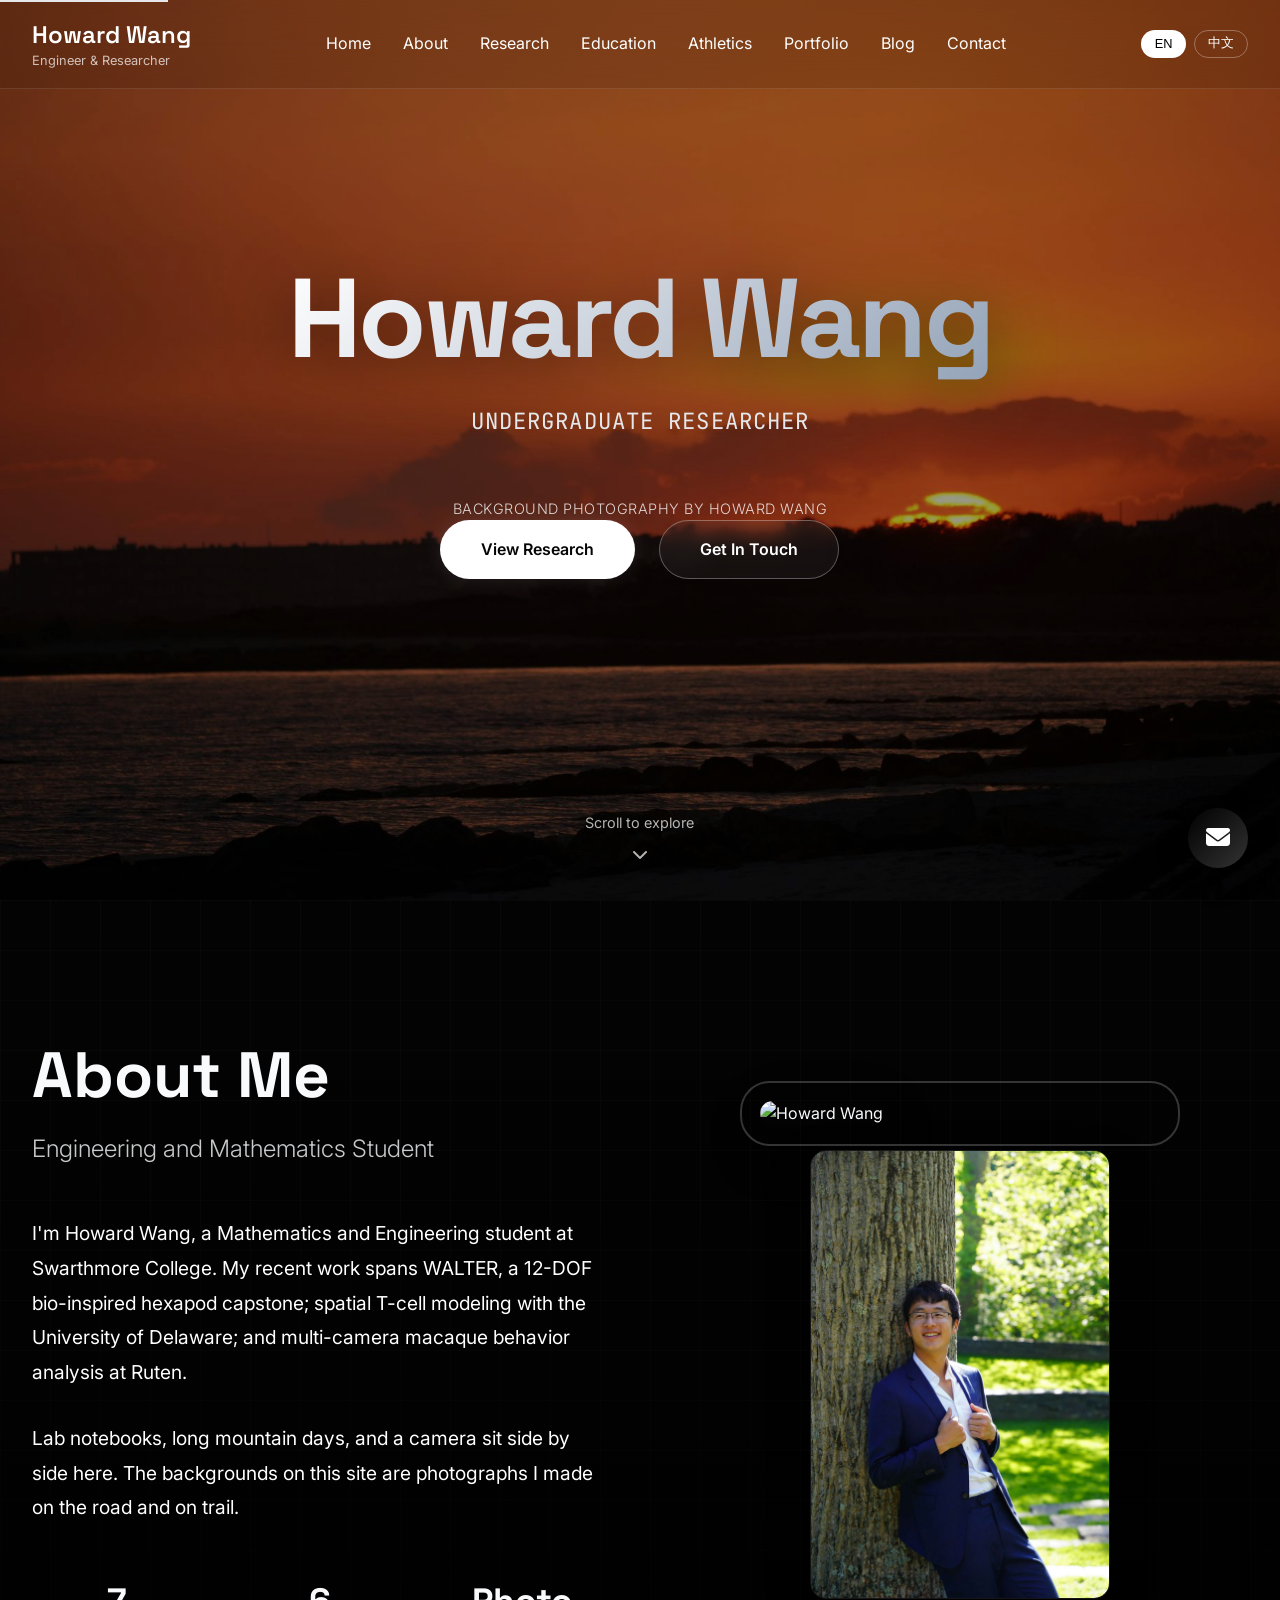
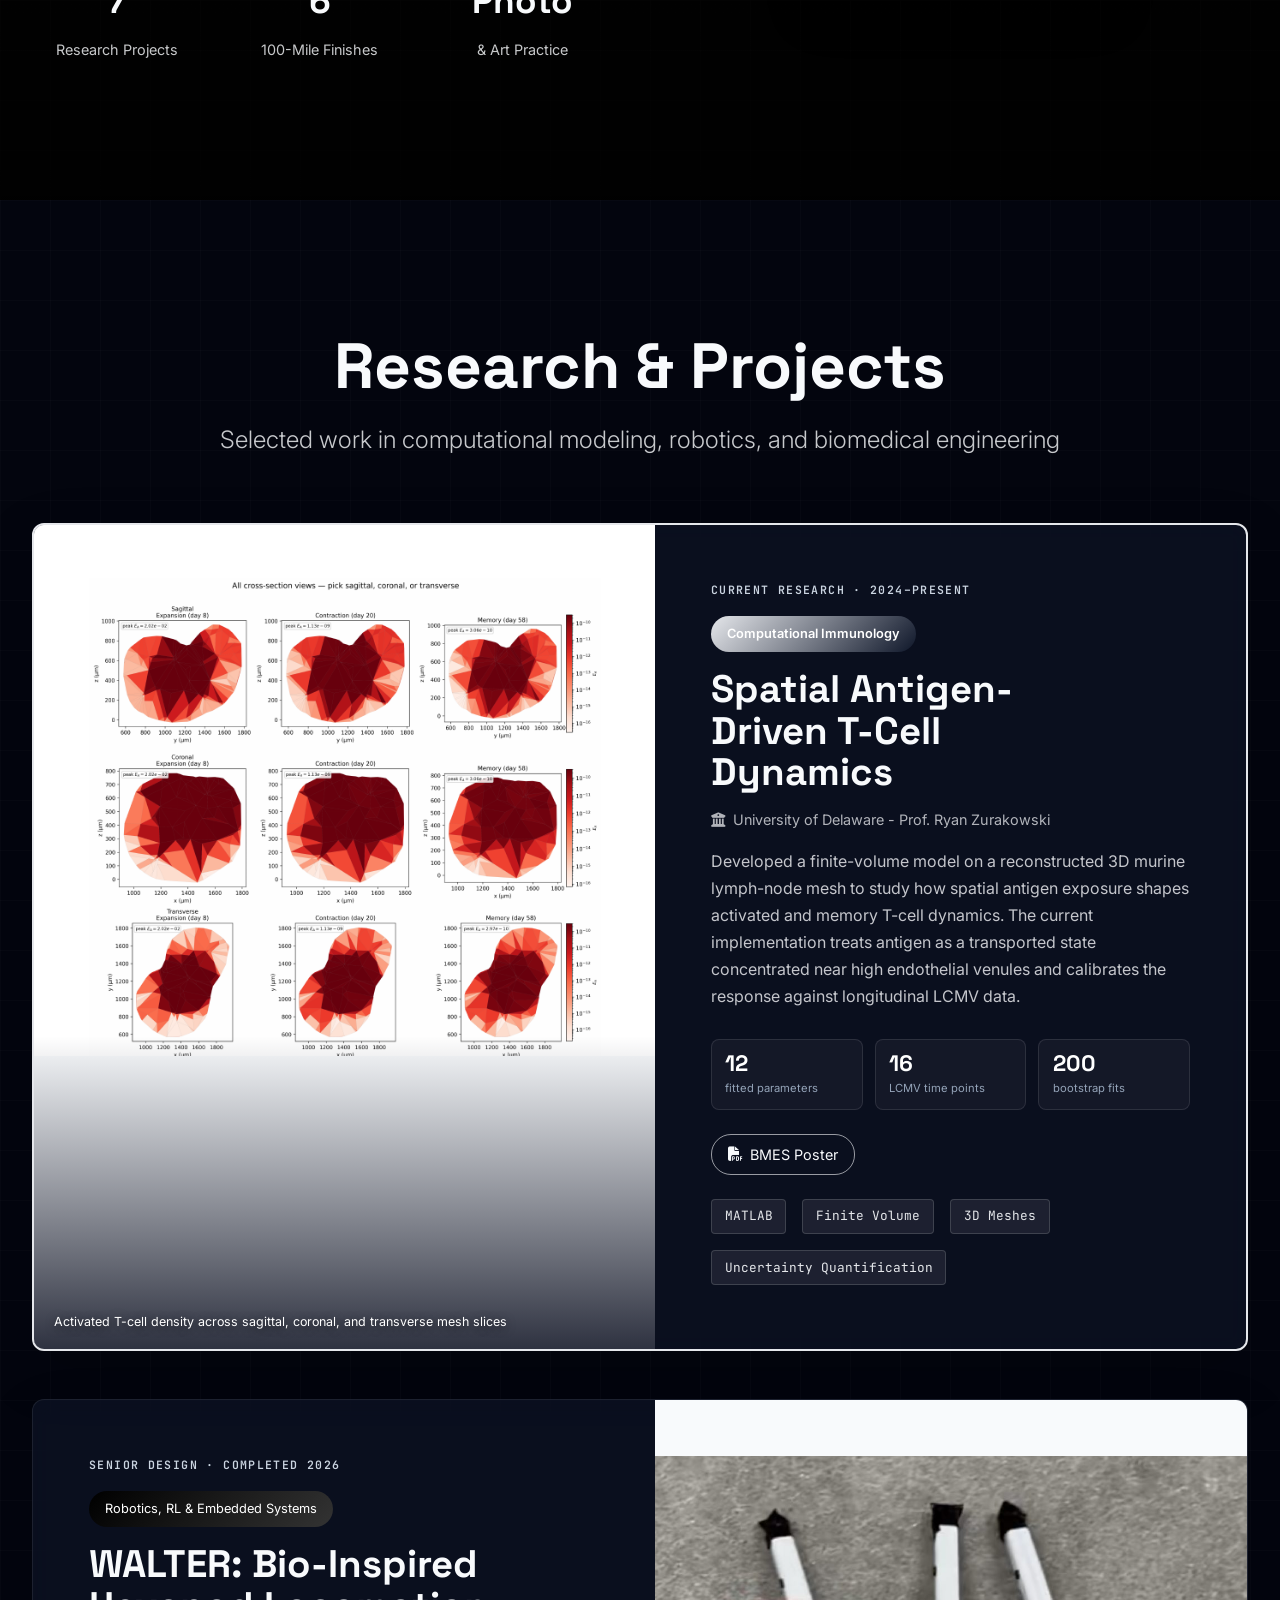
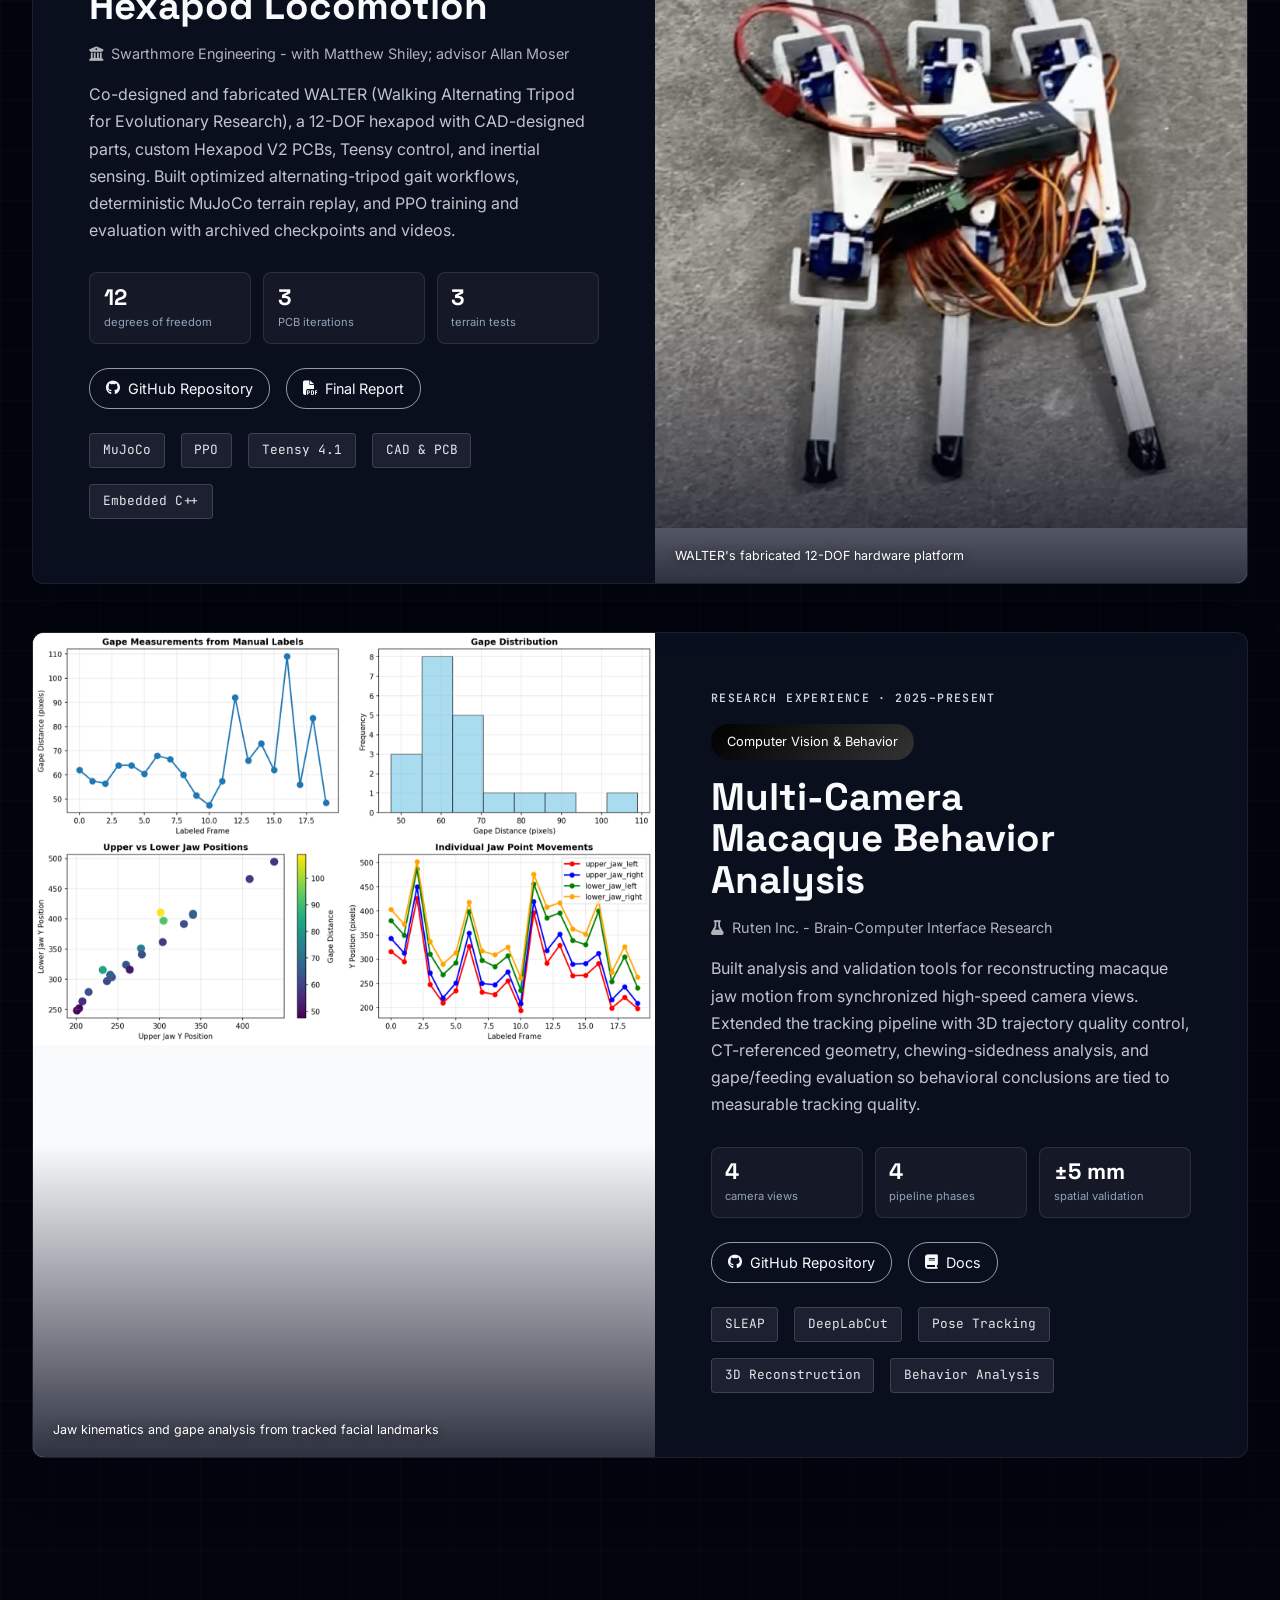
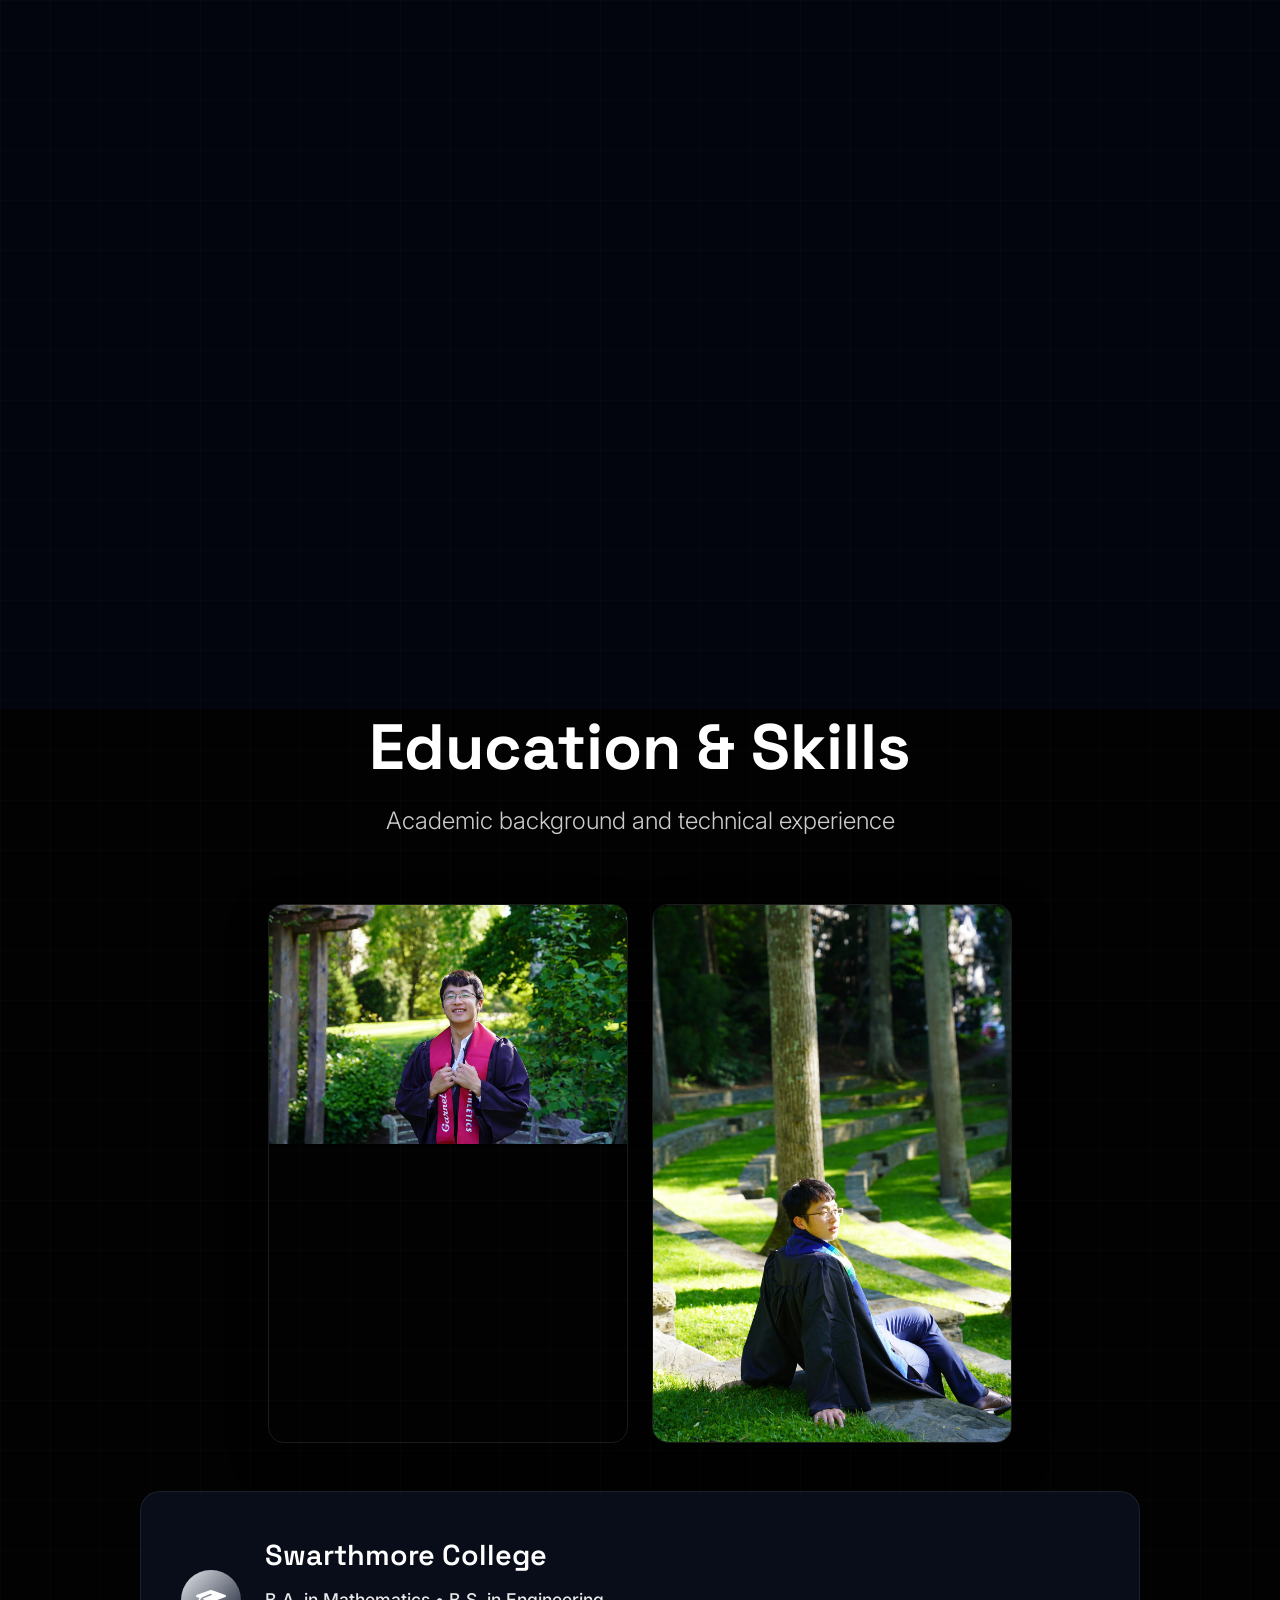
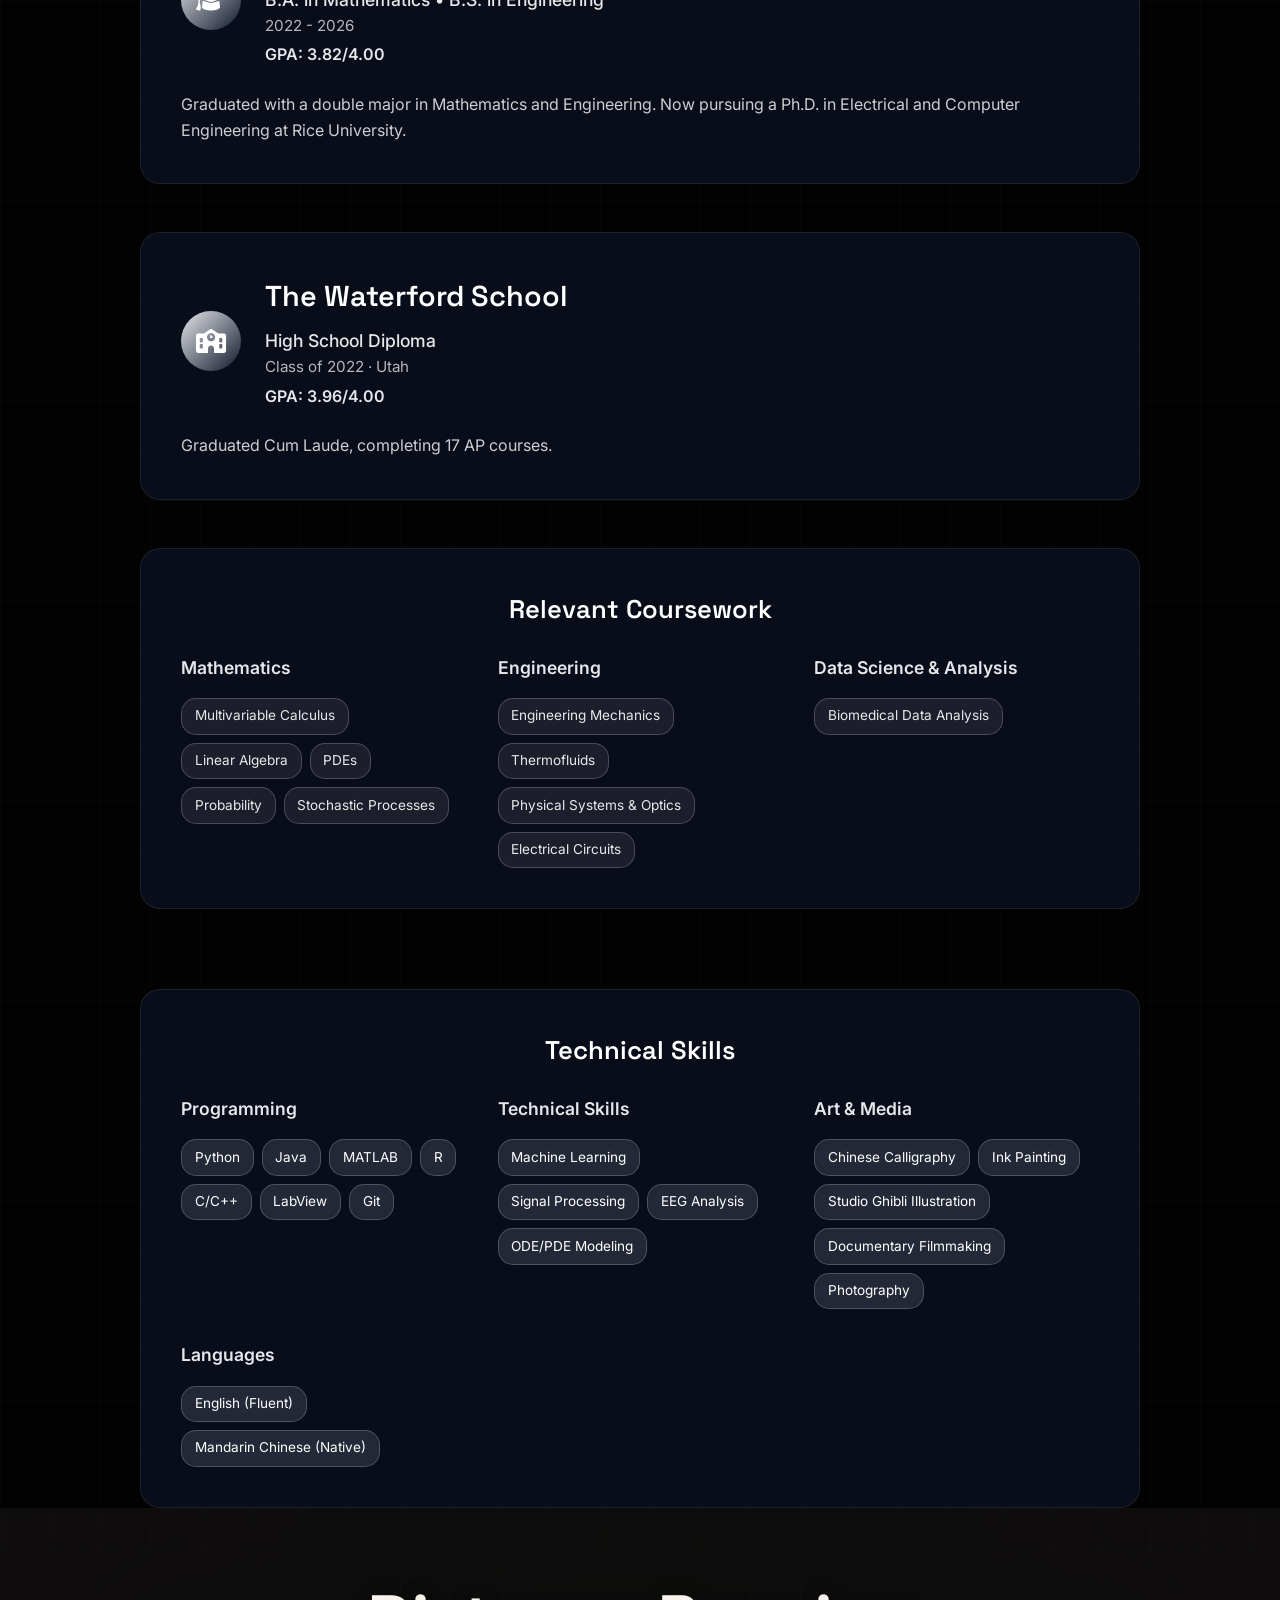
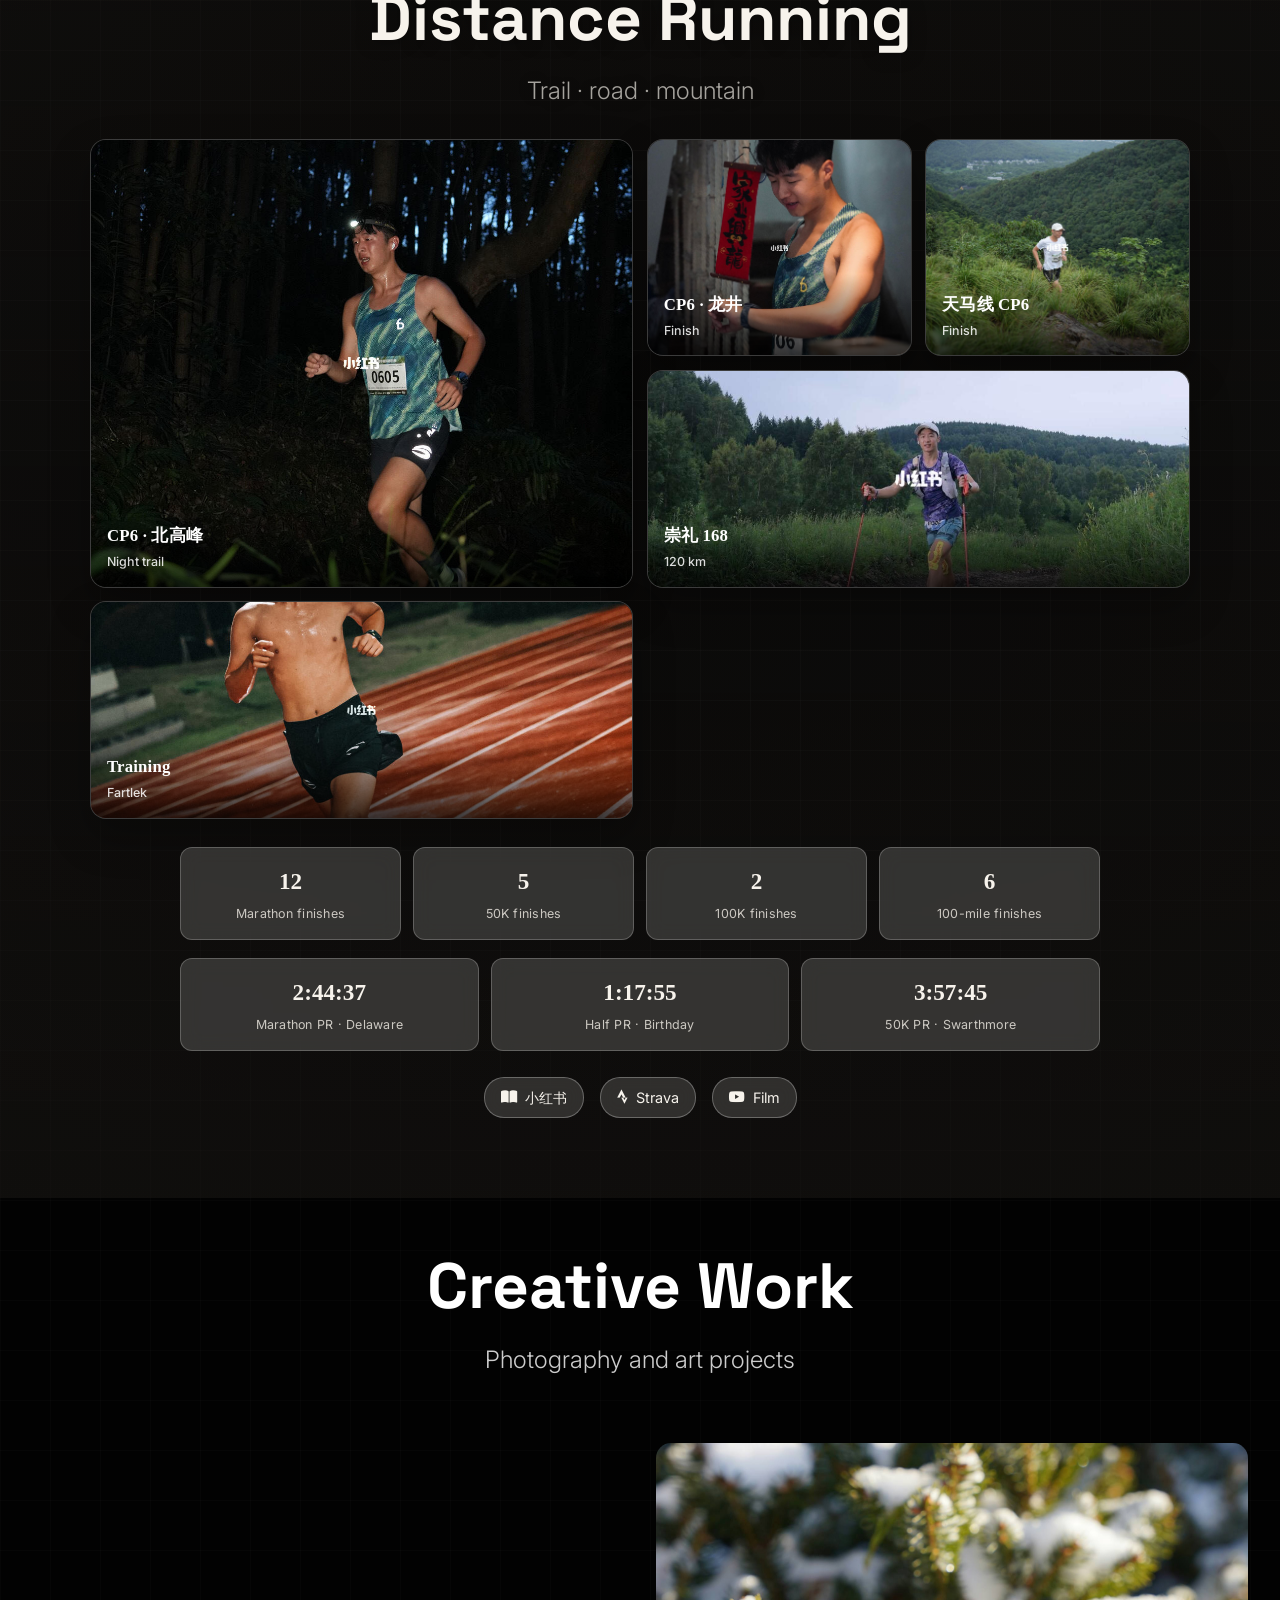
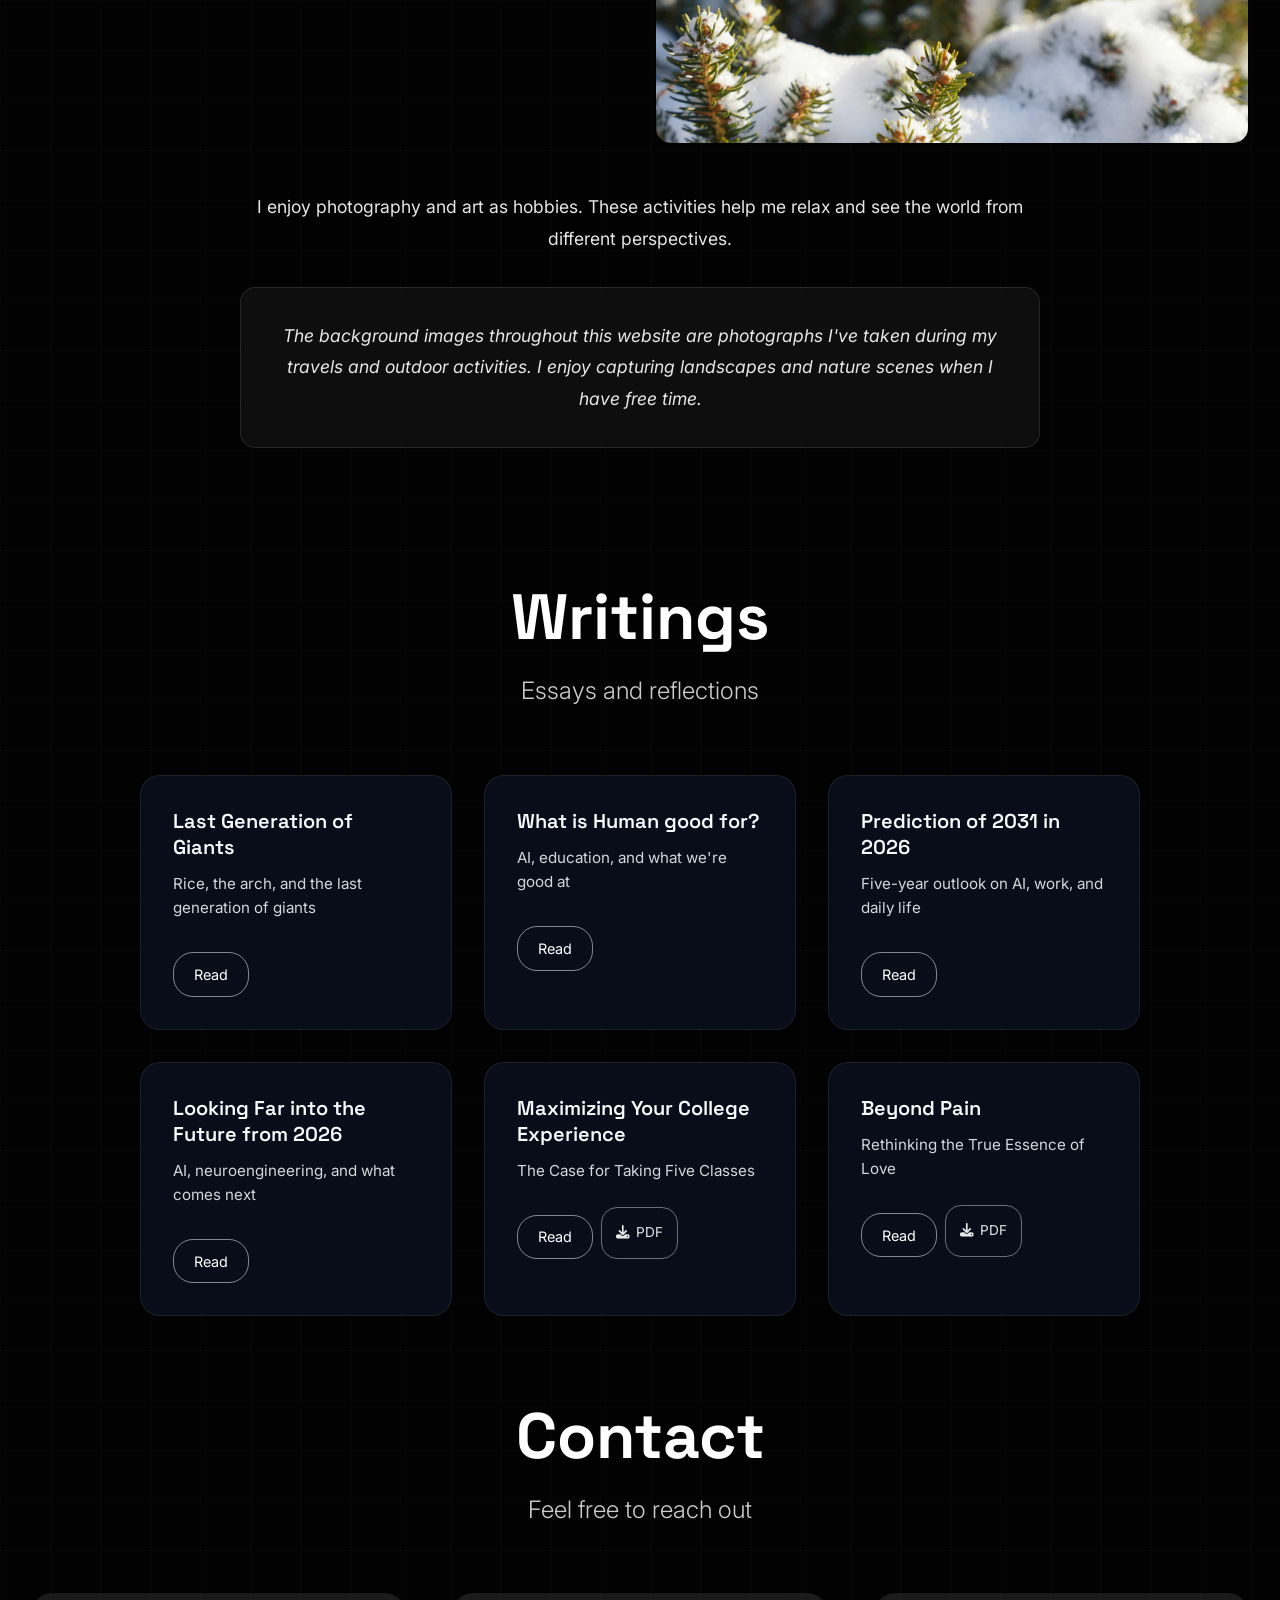
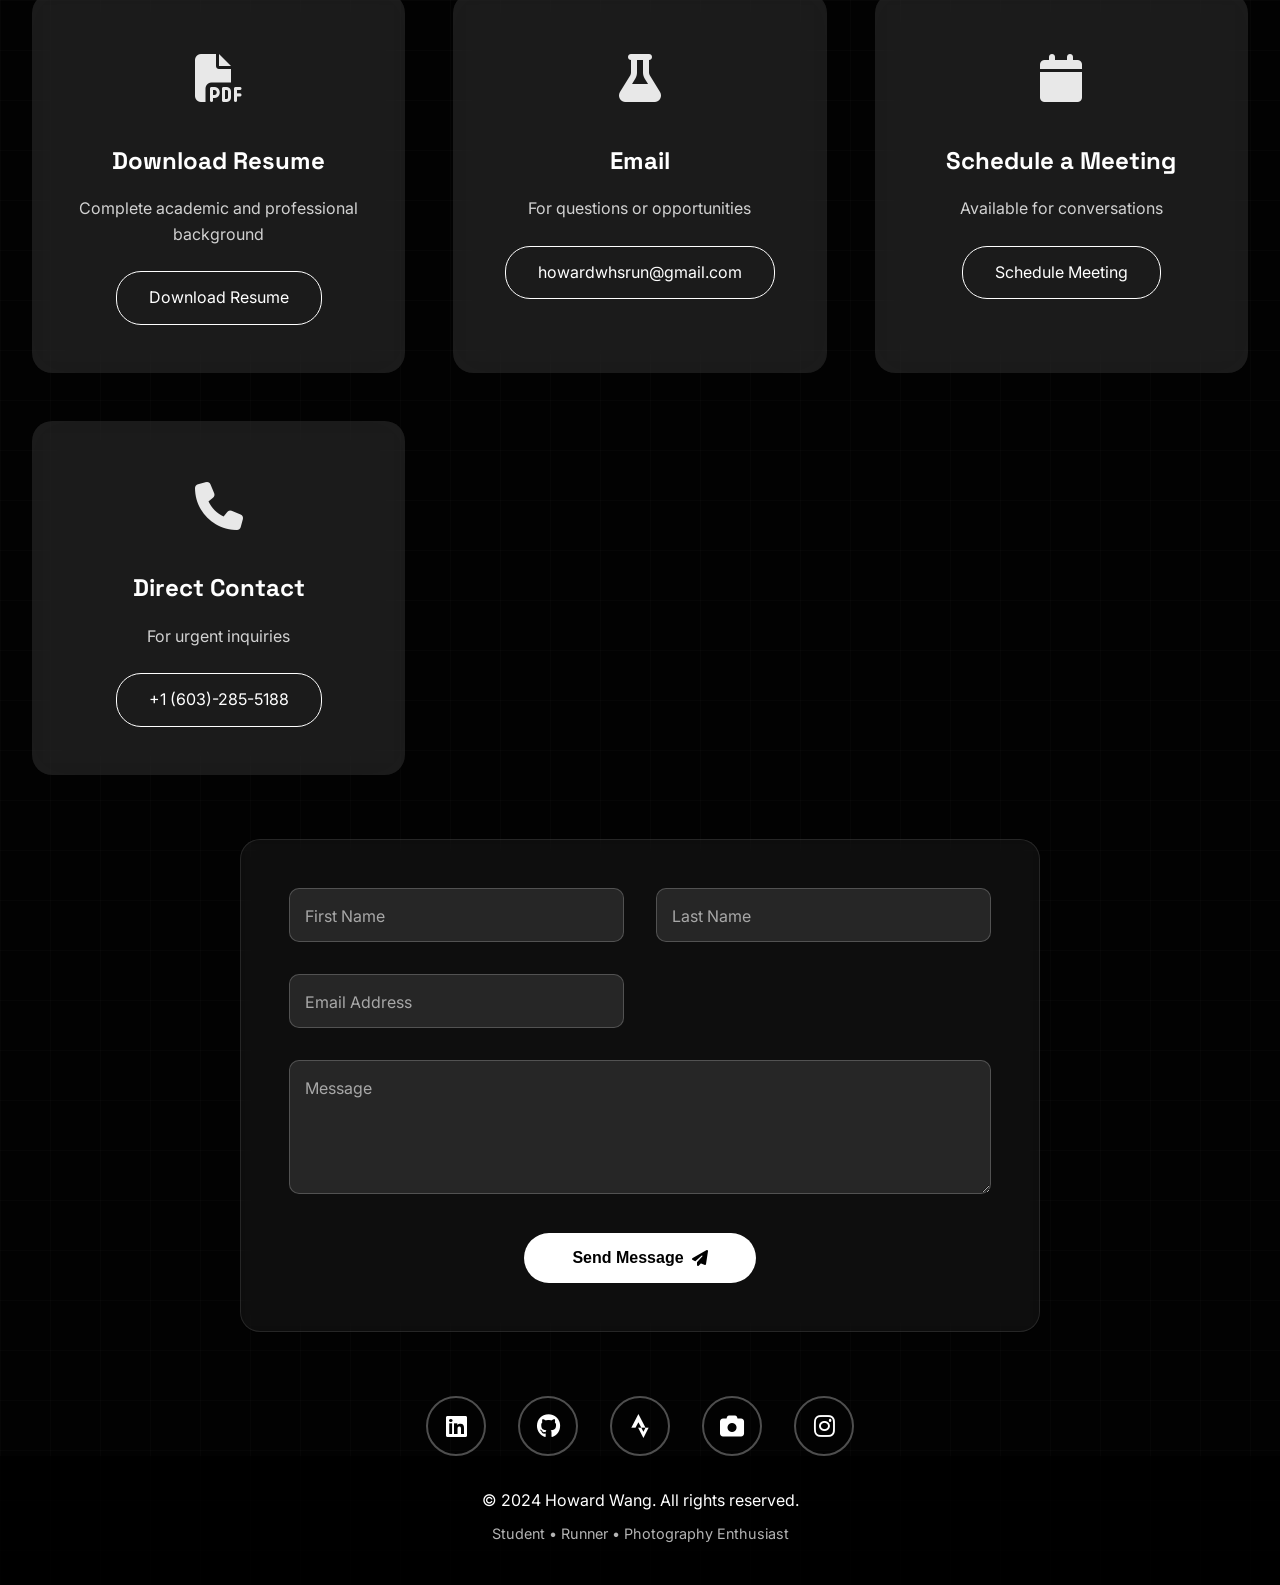
==== index.html @ 74061fe3 "Optimize images: compress backgrounds and convert large PNG to JPEG" ====
<!DOCTYPE html>
<html lang="en">

<head>
  <meta charset="UTF-8" />
  <meta name="viewport" content="width=device-width, initial-scale=1.0" />
  <meta name="description"
    content="Howard Wang - Engineering and Applied Mathematics student at Swarthmore College, researcher, ultra runner, and photographer." />
  <title>Howard Wang - Engineer & Researcher</title>
  <link
  href="https://fonts.googleapis.com/css2?family=Inter:wght@300;400;500;600;700;800&family=Space+Grotesk:wght@300;400;500;600;700&family=JetBrains+Mono:wght@400;500&display=swap"
  rel="stylesheet" />
  <link rel="stylesheet" href="https://cdnjs.cloudflare.com/ajax/libs/font-awesome/6.4.0/css/all.min.css" />
  <link rel="stylesheet" href="assets/css/style.css?v=athletics-bg2" />
  <script type="application/ld+json">
    {
      "@context": "https://schema.org",
      "@type": "Person",
      "name": "Howard Wang",
      "url": "https://howardwang.me",
      "jobTitle": "Engineering and Applied Mathematics Student",
      "affiliation": {
        "@type": "Organization",
        "name": "Swarthmore College"
      },
      "sameAs": [
        "https://www.linkedin.com/in/howard-wang-00758320a/",
        "https://github.com/HowardWHSrun",
        "https://www.strava.com/athletes/35107207",
        "https://unsplash.com/@howardwhs",
        "https://www.instagram.com/howardwhs"
      ]
    }
  </script>
</head>

<body>
  <a href="#home" class="skip-link">Skip to main content</a>
  <!-- Loading Screen -->
  <div id="loading-screen">
    <div class="loader">
      <div class="loader-text">Howard Wang</div>
      <div class="loader-bar"></div>
    </div>
  </div>

  <!-- Floating Contact Button -->
  <div class="floating-contact">
    <button class="contact-fab" id="contactFab" aria-label="Open contact options" aria-expanded="false">
      <i class="fas fa-envelope"></i>
    </button>
    <div class="contact-options" id="contactOptions">
      <a href="mailto:howardwhsrun@gmail.com" class="contact-option" aria-label="Send email">
        <i class="fas fa-envelope"></i>
        <span>Email</span>
      </a>
      <a href="tel:+16032855188" class="contact-option" aria-label="Call phone number">
        <i class="fas fa-phone"></i>
        <span>Call</span>
      </a>
      <a href="https://calendar.app.google/mt8KLWDTcDcMwxAH9" target="_blank" rel="noopener noreferrer"
        class="contact-option" aria-label="Schedule a meeting on Google Calendar">
        <i class="fas fa-calendar"></i>
        <span>Schedule Meeting</span>
      </a>
      <a href="https://www.linkedin.com/in/howard-wang-00758320a/" target="_blank" rel="noopener noreferrer"
        class="contact-option" aria-label="Visit LinkedIn profile">
        <i class="fab fa-linkedin"></i>
        <span>LinkedIn</span>
      </a>
    </div>
  </div>

  <!-- Navigation -->
  <nav class="navbar" id="navbar">
    <div class="nav-container">
      <div class="nav-logo">
        <span class="logo-text">Howard Wang</span>
        <span class="logo-subtitle">Engineer & Researcher</span>
      </div>
      <ul class="nav-menu" id="navMenu">
        <li><a href="#home" class="nav-link" data-en="Home" data-zh="首页">Home</a></li>
        <li><a href="#about" class="nav-link" data-en="About" data-zh="关于">About</a></li>
        <li><a href="#research" class="nav-link" data-en="Research" data-zh="研究">Research</a></li>
        <li><a href="#education" class="nav-link" data-en="Education" data-zh="教育">Education</a></li>
        <li><a href="#athletics" class="nav-link" data-en="Athletics" data-zh="体育">Athletics</a></li>
        <li><a href="#portfolio" class="nav-link" data-en="Portfolio" data-zh="作品集">Portfolio</a></li>
        <li><a href="#blog" class="nav-link" data-en="Blog" data-zh="随笔">Blog</a></li>
        <li><a href="#contact" class="nav-link" data-en="Contact" data-zh="联系">Contact</a></li>
      </ul>
      <div class="nav-controls">
        <div class="language-switcher" role="group" aria-label="Language selection">
          <button class="language-toggle active" data-lang="en" aria-label="Switch to English">EN</button>
          <button class="language-toggle" data-lang="zh" aria-label="Switch to Chinese">中文</button>
        </div>
        <button class="hamburger" id="hamburger" aria-label="Toggle navigation menu" aria-expanded="false">
          <span></span>
          <span></span>
          <span></span>
        </button>
      </div>
    </div>
  </nav>

  <!-- Hero Section - Engineering Focus with Photography Background -->
  <section id="home" class="hero-section fullscreen-bg">
    <div class="hero-bg-slider">
      <div class="hero-slide active" style="background-image: url('assets/images/dramatic-sunset.jpg')"></div>
      <div class="hero-slide" style="background-image: url('assets/images/golden-field.jpg')"></div>
      <div class="hero-slide" style="background-image: url('assets/images/sunset-ocean.jpg')"></div>
      <div class="hero-slide" style="background-image: url('assets/images/desert-landscape.jpg')"></div>
    </div>
    <div class="hero-overlay-dark"></div>
    <div class="hero-content-center">
      <div class="hero-text-center">
        <h1 class="hero-title-large">
          <span class="title-line-main" data-en="Howard Wang" data-zh="王淏生">Howard Wang</span>
        </h1>
        <div class="hero-subtitle-large">
          <div class="subtitle-carousel">
            <span class="subtitle-item active" data-en="Mathematics & Engineering Student"
              data-zh="数学与工程专业学生">Mathematics & Engineering Student</span>
            <span class="subtitle-item" data-en="Undergraduate Researcher" data-zh="本科研究生">Undergraduate
              Researcher</span>
            <span class="subtitle-item" data-en="Distance Runner" data-zh="长跑运动员">Distance Runner</span>
            <span class="subtitle-item" data-en="Photography Enthusiast" data-zh="摄影爱好者">Photography Enthusiast</span>
          </div>
        </div>
        <div class="hero-photography-credit">
          <p class="photography-note" data-en="Background photography by Howard Wang" data-zh="背景摄影作品由王淏生拍摄">Background
            photography by Howard Wang</p>
        </div>
        <div class="hero-cta-center">
          <a href="#research" class="cta-button primary-large" data-en="View Research" data-zh="查看研究">View Research</a>
          <a href="#contact" class="cta-button secondary-large" data-en="Get In Touch" data-zh="联系我">Get In Touch</a>
        </div>
      </div>
      <div class="scroll-indicator">
        <div class="scroll-text" data-en="Scroll to explore" data-zh="滚动探索">Scroll to explore</div>
        <div class="scroll-arrow">
          <i class="fas fa-chevron-down"></i>
        </div>
      </div>
    </div>
  </section>

  <!-- About Section - Engineering Focus -->
  <section id="about" class="about-section fullscreen-bg">
    <div class="section-bg-full" style="background-image: url('assets/images/coyote-landscape.jpg')"></div>
    <div class="section-overlay-gradient"></div>
    <div class="container-full">
      <div class="content-split">
        <div class="content-left">
          <div class="section-header-large">
            <h2 class="section-title-large" data-en="About Me" data-zh="关于我">About Me</h2>
            <p class="section-subtitle-large" data-en="Engineering and Mathematics Student" data-zh="工程与数学专业学生">
              Engineering and Mathematics Student</p>
          </div>

          <div class="about-story-large">
            <p class="story-text-large"
              data-en="I'm Howard Wang, a Mathematics and Engineering student at Swarthmore College. My recent work spans WALTER, a 12-DOF bio-inspired hexapod capstone; spatial T-cell modeling with the University of Delaware; and multi-camera macaque behavior analysis at Ruten."
              data-zh="我是王淏生，斯沃斯莫尔学院数学和工程专业学生。我近期的工作包括十二自由度仿生六足机器人毕业设计WALTER、与特拉华大学合作开展的空间T细胞建模，以及在Ruten进行的多相机猕猴行为分析。">I'm Howard Wang, a Mathematics and Engineering student at Swarthmore College. My recent work spans WALTER, a 12-DOF bio-inspired hexapod capstone; spatial T-cell modeling with the University of Delaware; and multi-camera macaque behavior analysis at Ruten.</p>

            <p class="story-text-large"
              data-en="Lab notebooks, long mountain days, and a camera sit side by side here. The backgrounds on this site are photographs I made on the road and on trail."
              data-zh="实验记录、山地长跑与摄影在这里并肩呈现。网站背景图均来自我在旅途与山径上拍摄的照片。">Lab notebooks, long mountain days, and a camera sit side by side here. The backgrounds on this site are photographs I made on the road and on trail.</p>
          </div>

          <div class="stats-showcase facet-links" role="navigation" aria-label="Explore facets">
            <a class="stat-item facet-link" href="#research">
              <span class="stat-number">7</span>
              <span class="stat-label" data-en="Research Projects" data-zh="研究项目">Research Projects</span>
            </a>
            <a class="stat-item facet-link" href="#athletics">
              <span class="stat-number">6</span>
              <span class="stat-label" data-en="100-Mile Finishes" data-zh="百英里完赛">100-Mile Finishes</span>
            </a>
            <a class="stat-item facet-link" href="#portfolio">
              <span class="stat-number" data-en="Photo" data-zh="摄影">Photo</span>
              <span class="stat-label" data-en="&amp; Art Practice" data-zh="与艺术实践">&amp; Art Practice</span>
            </a>
          </div>
        </div>

        <div class="content-right">
          <div class="profile-image-large">
            <img src="assets/images/Howard-Wang.jpg" alt="Howard Wang" class="profile-img" loading="lazy" />
            <div class="image-frame"></div>
          </div>
          <div class="profile-image-secondary">
            <img src="assets/images/portrait-tree.jpg" alt="Howard Wang" class="profile-img-secondary" loading="lazy" />
          </div>
        </div>
      </div>
    </div>
  </section>

  <!-- Research Section - Primary Focus -->
  <section id="research" class="research-section fullscreen-bg">
    <div class="section-bg-full" style="background-image: url('assets/images/winter-pine.jpg')"></div>
    <div class="section-overlay-light"></div>
    <div class="container-full">
      <div class="section-header-center">
        <h2 class="section-title-large" data-en="Research & Projects" data-zh="研究与项目">Research & Projects</h2>
        <p class="section-subtitle-large"
          data-en="Selected work in computational modeling, robotics, and biomedical engineering"
          data-zh="计算建模、机器人技术与生物医学工程精选项目">Selected work in computational modeling, robotics, and biomedical engineering</p>
      </div>

      <div class="research-grid-enhanced">
        <article class="research-card-featured project-spotlight">
          <figure class="project-media">
            <img src="assets/images/ud-t-cell-spatial-model.png"
              alt="Cross-sections of modeled activated T-cell density across a three-dimensional lymph node mesh"
              loading="lazy" />
            <figcaption data-en="Activated T-cell density across sagittal, coronal, and transverse mesh slices"
              data-zh="矢状面、冠状面与横断面网格中的活化T细胞密度">Activated T-cell density across sagittal, coronal, and transverse mesh slices</figcaption>
          </figure>
          <div class="research-content-center">
            <div class="project-status" data-en="CURRENT RESEARCH · 2024–PRESENT"
              data-zh="在研项目 · 2024年至今">CURRENT RESEARCH · 2024–PRESENT</div>
            <div class="research-category-tag featured">Computational Immunology</div>
            <h3 data-en="Spatial Antigen-Driven T-Cell Dynamics" data-zh="空间抗原驱动的T细胞动力学">Spatial Antigen-Driven T-Cell Dynamics</h3>
            <p class="research-collab">
              <i class="fas fa-university"></i>
              <span data-en="University of Delaware - Prof. Ryan Zurakowski"
                data-zh="特拉华大学 - Ryan Zurakowski教授">University of Delaware - Prof. Ryan Zurakowski</span>
            </p>
            <p class="research-description"
              data-en="Developed a finite-volume model on a reconstructed 3D murine lymph-node mesh to study how spatial antigen exposure shapes activated and memory T-cell dynamics. The current implementation treats antigen as a transported state concentrated near high endothelial venules and calibrates the response against longitudinal LCMV data."
              data-zh="在重建的小鼠淋巴结三维网格上开发有限体积模型，研究空间抗原暴露如何影响活化与记忆T细胞动力学。当前模型将抗原视为靠近高内皮微静脉富集的传输状态，并使用纵向LCMV数据进行校准。">Developed a finite-volume model on a reconstructed 3D murine lymph-node mesh to study how spatial antigen exposure shapes activated and memory T-cell dynamics. The current implementation treats antigen as a transported state concentrated near high endothelial venules and calibrates the response against longitudinal LCMV data.</p>
            <div class="project-metrics" aria-label="Project highlights">
              <div><strong>12</strong><span data-en="fitted parameters" data-zh="拟合参数">fitted parameters</span></div>
              <div><strong>16</strong><span data-en="LCMV time points" data-zh="LCMV时间点">LCMV time points</span></div>
              <div><strong>200</strong><span data-en="bootstrap fits" data-zh="自助法拟合">bootstrap fits</span></div>
            </div>
            <div class="research-links-center">
              <a href="assets/documents/BMES Poster copy.pdf" target="_blank" rel="noopener noreferrer"
                class="research-link-large" aria-label="View BMES poster PDF">
                <i class="fas fa-file-pdf"></i> BMES Poster
              </a>
            </div>
            <div class="research-tech-stack">
              <span class="tech-tag">MATLAB</span>
              <span class="tech-tag">Finite Volume</span>
              <span class="tech-tag">3D Meshes</span>
              <span class="tech-tag">Uncertainty Quantification</span>
            </div>
          </div>
        </article>

        <article class="research-card-large project-spotlight project-spotlight-reverse">
          <figure class="project-media">
            <img src="assets/images/walter-hexapod-hardware.jpg"
              alt="WALTER, a white 3D-printed six-legged robot with servo motors and onboard electronics"
              loading="lazy" />
            <figcaption data-en="WALTER's fabricated 12-DOF hardware platform"
              data-zh="WALTER十二自由度实体硬件平台">WALTER's fabricated 12-DOF hardware platform</figcaption>
          </figure>
          <div class="research-content-center">
            <div class="project-status" data-en="SENIOR DESIGN · COMPLETED 2026"
              data-zh="毕业设计 · 2026年完成">SENIOR DESIGN · COMPLETED 2026</div>
            <div class="research-category-tag">Robotics, RL & Embedded Systems</div>
            <h3 data-en="WALTER: Bio-Inspired Hexapod Locomotion" data-zh="WALTER：仿生六足机器人运动">WALTER: Bio-Inspired Hexapod Locomotion</h3>
            <p class="research-collab">
              <i class="fas fa-university"></i>
              <span data-en="Swarthmore Engineering - with Matthew Shiley; advisor Allan Moser"
                data-zh="斯沃斯莫尔工程系 - 与Matthew Shiley合作；导师Allan Moser">Swarthmore Engineering - with Matthew Shiley; advisor Allan Moser</span>
            </p>
            <p class="research-description"
              data-en="Co-designed and fabricated WALTER (Walking Alternating Tripod for Evolutionary Research), a 12-DOF hexapod with CAD-designed parts, custom Hexapod V2 PCBs, Teensy control, and inertial sensing. Built optimized alternating-tripod gait workflows, deterministic MuJoCo terrain replay, and PPO training and evaluation with archived checkpoints and videos."
              data-zh="共同设计并制造WALTER（进化研究交替三足步行机器人）：一台配有CAD设计部件、定制Hexapod V2电路板、Teensy控制器与惯性传感器的十二自由度六足机器人。完成交替三足步态优化流程、MuJoCo多地形确定性回放，以及带有存档模型与视频的PPO训练和评估。">Co-designed and fabricated WALTER (Walking Alternating Tripod for Evolutionary Research), a 12-DOF hexapod with CAD-designed parts, custom Hexapod V2 PCBs, Teensy control, and inertial sensing. Built optimized alternating-tripod gait workflows, deterministic MuJoCo terrain replay, and PPO training and evaluation with archived checkpoints and videos.</p>
            <div class="project-metrics" aria-label="Project highlights">
              <div><strong>12</strong><span data-en="degrees of freedom" data-zh="自由度">degrees of freedom</span></div>
              <div><strong>3</strong><span data-en="PCB iterations" data-zh="电路板迭代">PCB iterations</span></div>
              <div><strong>3</strong><span data-en="terrain tests" data-zh="地形测试">terrain tests</span></div>
            </div>
            <div class="research-links-center">
              <a href="https://github.com/HowardWHSrun/WALTER" target="_blank" rel="noopener noreferrer"
                class="research-link-large" aria-label="View WALTER repository on GitHub">
                <i class="fab fa-github"></i> GitHub Repository
              </a>
              <a href="assets/documents/WALTER E90 Final Report.pdf" target="_blank" rel="noopener noreferrer"
                class="research-link-large" aria-label="View WALTER E90 final report PDF">
                <i class="fas fa-file-pdf"></i> Final Report
              </a>
            </div>
            <div class="research-tech-stack">
              <span class="tech-tag">MuJoCo</span>
              <span class="tech-tag">PPO</span>
              <span class="tech-tag">Teensy 4.1</span>
              <span class="tech-tag">CAD & PCB</span>
              <span class="tech-tag">Embedded C++</span>
            </div>
          </div>
        </article>

        <article class="research-card-large project-spotlight">
          <figure class="project-media">
            <img src="assets/images/ruten-macaque-jaw-analysis.png"
              alt="Plots showing macaque gape measurements, jaw positions, and individual landmark trajectories"
              loading="lazy" />
            <figcaption data-en="Jaw kinematics and gape analysis from tracked facial landmarks"
              data-zh="基于面部关键点追踪的下颌运动学与张口分析">Jaw kinematics and gape analysis from tracked facial landmarks</figcaption>
          </figure>
          <div class="research-content-center">
            <div class="project-status" data-en="RESEARCH EXPERIENCE · 2025–PRESENT"
              data-zh="研究经历 · 2025年至今">RESEARCH EXPERIENCE · 2025–PRESENT</div>
            <div class="research-category-tag">Computer Vision & Behavior</div>
            <h3 data-en="Multi-Camera Macaque Behavior Analysis" data-zh="多相机猕猴行为分析">Multi-Camera Macaque Behavior Analysis</h3>
            <p class="research-collab">
              <i class="fas fa-flask"></i>
              <span data-en="Ruten Inc. - Brain-Computer Interface Research"
                data-zh="Ruten公司 - 脑机接口研究">Ruten Inc. - Brain-Computer Interface Research</span>
            </p>
            <p class="research-description"
              data-en="Built analysis and validation tools for reconstructing macaque jaw motion from synchronized high-speed camera views. Extended the tracking pipeline with 3D trajectory quality control, CT-referenced geometry, chewing-sidedness analysis, and gape/feeding evaluation so behavioral conclusions are tied to measurable tracking quality."
              data-zh="开发分析与验证工具，从同步高速相机画面中重建猕猴下颌运动。扩展追踪流程，加入三维轨迹质量控制、CT参考几何、咀嚼侧偏分析以及张口与进食评估，使行为结论建立在可量化的追踪质量之上。">Built analysis and validation tools for reconstructing macaque jaw motion from synchronized high-speed camera views. Extended the tracking pipeline with 3D trajectory quality control, CT-referenced geometry, chewing-sidedness analysis, and gape/feeding evaluation so behavioral conclusions are tied to measurable tracking quality.</p>
            <div class="project-metrics" aria-label="Project highlights">
              <div><strong>4</strong><span data-en="camera views" data-zh="相机视角">camera views</span></div>
              <div><strong>4</strong><span data-en="pipeline phases" data-zh="流程阶段">pipeline phases</span></div>
              <div><strong>±5 mm</strong><span data-en="spatial validation" data-zh="空间验证精度">spatial validation</span></div>
            </div>
            <div class="research-links-center">
              <a href="https://github.com/HowardWHSrun/ruten-work" target="_blank" rel="noopener noreferrer"
                class="research-link-large" aria-label="View ruten-work repository on GitHub">
                <i class="fab fa-github"></i> GitHub Repository
              </a>
              <a href="https://howardwhsrun.github.io/ruten-work/" target="_blank" rel="noopener noreferrer"
                class="research-link-large" aria-label="View ruten-work documentation">
                <i class="fas fa-book"></i> Docs
              </a>
            </div>
            <div class="research-tech-stack">
              <span class="tech-tag">SLEAP</span>
              <span class="tech-tag">DeepLabCut</span>
              <span class="tech-tag">Pose Tracking</span>
              <span class="tech-tag">3D Reconstruction</span>
              <span class="tech-tag">Behavior Analysis</span>
            </div>
          </div>
        </article>

        <div class="research-card-large">
          <div class="research-content-center">
            <div class="research-category-tag">Neuroscience & ML</div>
            <h3 data-en="EEG Frequency Domain Analysis" data-zh="EEG频域分析">EEG Frequency Domain Analysis</h3>
            <p class="research-collab">
              <i class="fas fa-university"></i>
              <span data-en="Swarthmore College - Prof. Moser & Prof. Zinszer"
                data-zh="斯沃斯莫尔学院 - Moser教授和Zinszer教授">Swarthmore College - Prof. Moser & Prof. Zinszer</span>
            </p>
            <p class="research-description"
              data-en="Applied Fast Fourier Transform to EEG data from infants and adults during object recognition tasks. Used SVM classification to analyze patterns and studied coherence across electrodes to examine developmental differences in visual processing."
              data-zh="将快速傅里叶变换应用于婴儿和成人在物体识别任务中的EEG数据。使用SVM分类分析模式，并研究电极间的相干性以检查视觉处理中的发育差异。">Applied Fast Fourier
              Transform to EEG data from infants and adults during object recognition tasks. Used SVM classification to
              analyze patterns and studied coherence across electrodes to examine developmental differences in visual
              processing.</p>
            <div class="research-links-center">
              <a href="https://github.com/HowardWHSrun/EEGanalysis.git" target="_blank" rel="noopener noreferrer"
                class="research-link-large" aria-label="View EEG analysis code on GitHub">
                <i class="fab fa-github"></i> Code
              </a>
              <a href="assets/documents/EEG Poster.pdf" target="_blank" rel="noopener noreferrer"
                class="research-link-large" aria-label="View EEG poster PDF">
                <i class="fas fa-file-pdf"></i> Poster
              </a>
            </div>
            <div class="research-tech-stack">
              <span class="tech-tag">Python</span>
              <span class="tech-tag">SVM</span>
              <span class="tech-tag">Signal Processing</span>
              <span class="tech-tag">EEG Analysis</span>
            </div>
          </div>
        </div>

        <div class="research-card-large">
          <div class="research-content-center">
            <div class="research-category-tag">Biomechanics</div>
            <h3 data-en="Thumb Kinematics Motion Capture" data-zh="拇指运动学动作捕捉">Thumb Kinematics Motion Capture</h3>
            <p class="research-collab">
              <i class="fas fa-university"></i>
              <span data-en="Swarthmore College - Prof. Towles" data-zh="斯沃斯莫尔学院 - Towles教授">Swarthmore College - Prof.
                Towles</span>
            </p>
            <p class="research-description"
              data-en="Helped develop an opto-mechanical system to measure 3D thumb-tip trajectories in cadaveric specimens. Assisted with calibrating the motion capture system and analyzing variation in tip displacement across thumb muscles."
              data-zh="协助开发光机系统来测量尸体标本中的3D拇指尖轨迹。协助校准动作捕捉系统并分析拇指肌肉间尖端位移的变化。">Helped develop an opto-mechanical system to
              measure 3D thumb-tip trajectories in cadaveric specimens. Assisted with calibrating the motion capture
              system and analyzing variation in tip displacement across thumb muscles.</p>
            <div class="research-links-center">
              <a href="assets/documents/NCUR Final Poster.pdf" target="_blank" rel="noopener noreferrer"
                class="research-link-large" aria-label="View NCUR poster PDF">
                <i class="fas fa-trophy"></i> NCUR Poster
              </a>
            </div>
            <div class="research-tech-stack">
              <span class="tech-tag">Motion Capture</span>
              <span class="tech-tag">3D Analysis</span>
              <span class="tech-tag">Biomechanics</span>
              <span class="tech-tag">MATLAB</span>
            </div>
          </div>
        </div>

        <div class="research-card-large">
          <div class="research-content-center">
            <div class="research-category-tag">Engineering</div>
            <h3 data-en="EMI Analysis System" data-zh="EMI分析系统">EMI Analysis System</h3>
            <p class="research-collab">
              <i class="fas fa-building"></i>
              <span data-en="Tenco Engineering Inc." data-zh="Tenco工程公司">Tenco Engineering Inc.</span>
            </p>
            <p class="research-description"
              data-en="Worked on a Python data processing pipeline to extract and visualize radiated EMI frequency profiles from test logs. Helped build comparison tools for identifying emission peaks and created diagnostic plots."
              data-zh="参与Python数据处理管道的工作，从测试日志中提取和可视化辐射EMI频率配置文件。协助构建比较工具识别发射峰值并创建诊断图。">Worked on a Python data
              processing pipeline to extract and visualize radiated EMI frequency profiles from test logs. Helped build
              comparison tools for identifying emission peaks and created diagnostic plots.</p>
            <div class="research-tech-stack">
              <span class="tech-tag">Python</span>
              <span class="tech-tag">Data Visualization</span>
              <span class="tech-tag">Signal Analysis</span>
              <span class="tech-tag">Quality Assurance</span>
            </div>
          </div>
        </div>
      </div>
    </div>
  </section>

  <!-- Education Section -->
  <section id="education" class="education-section fullscreen-bg">
    <div class="section-bg-full" style="background-image: url('assets/images/cathedral-interior.jpg')"></div>
    <div class="section-overlay-dark"></div>
    <div class="container-full">
      <div class="section-header-center">
        <h2 class="section-title-large white" data-en="Education & Skills" data-zh="教育与技能">Education & Skills</h2>
        <p class="section-subtitle-large white" data-en="Academic background and technical experience"
          data-zh="学术背景和技术经验">Academic background and technical experience</p>
      </div>

      <div class="education-photos">
        <div class="education-photo">
          <img src="assets/images/graduation.jpg" alt="Howard Wang graduation with Garnet stole" loading="lazy" />
        </div>
        <div class="education-photo">
          <img src="assets/images/graduation-steps.jpg" alt="Howard Wang in graduation gown on campus steps" loading="lazy" />
        </div>
      </div>

      <div class="education-grid">
        <div class="education-card-main">
          <div class="education-header">
            <div class="school-logo">
              <i class="fas fa-graduation-cap"></i>
            </div>
            <div class="school-info">
              <h3>Swarthmore College</h3>
              <p class="degree">B.A. in Mathematics • B.S. in Engineering</p>
              <p class="timeline">2022 - 2026</p>
              <p class="gpa">GPA: 3.82/4.00</p>
            </div>
          </div>
          <div class="education-details">
            <p data-en="Graduated with a double major in Mathematics and Engineering. Now pursuing a Ph.D. in Electrical and Computer Engineering at Rice University."
              data-zh="以数学与工程双专业毕业。现于莱斯大学攻读电子与计算机工程博士学位。">Graduated with a double major in Mathematics and Engineering.
              Now pursuing a Ph.D. in Electrical and Computer Engineering at Rice University.</p>
          </div>
        </div>

        <div class="education-card-main">
          <div class="education-header">
            <div class="school-logo">
              <i class="fas fa-school"></i>
            </div>
            <div class="school-info">
              <h3>The Waterford School</h3>
              <p class="degree">High School Diploma</p>
              <p class="timeline">Class of 2022 · Utah</p>
              <p class="gpa">GPA: 3.96/4.00</p>
            </div>
          </div>
          <div class="education-details">
            <p data-en="Graduated Cum Laude, completing 17 AP courses."
              data-zh="以优等荣誉（Cum Laude）毕业，共修读 17 门 AP 课程。">Graduated Cum Laude, completing 17 AP courses.</p>
          </div>
        </div>

        <div class="coursework-section">
          <h3 class="coursework-title" data-en="Relevant Coursework" data-zh="相关课程">Relevant Coursework</h3>
          <div class="coursework-grid">
            <div class="course-category">
              <h4>Mathematics</h4>
              <div class="course-tags">
                <span class="course-tag">Multivariable Calculus</span>
                <span class="course-tag">Linear Algebra</span>
                <span class="course-tag">PDEs</span>
                <span class="course-tag">Probability</span>
                <span class="course-tag">Stochastic Processes</span>
              </div>
            </div>
            <div class="course-category">
              <h4>Engineering</h4>
              <div class="course-tags">
                <span class="course-tag">Engineering Mechanics</span>
                <span class="course-tag">Thermofluids</span>
                <span class="course-tag">Physical Systems & Optics</span>
                <span class="course-tag">Electrical Circuits</span>
              </div>
            </div>
            <div class="course-category">
              <h4>Data Science & Analysis</h4>
              <div class="course-tags">
                <span class="course-tag">Biomedical Data Analysis</span>
              </div>
            </div>
          </div>
        </div>

        <div class="skills-section">
          <h3 class="skills-title" data-en="Technical Skills" data-zh="技术技能">Technical Skills</h3>
          <div class="skills-grid">
            <div class="skill-category">
              <h4>Programming</h4>
              <div class="skill-tags">
                <span class="skill-tag">Python</span>
                <span class="skill-tag">Java</span>
                <span class="skill-tag">MATLAB</span>
                <span class="skill-tag">R</span>
                <span class="skill-tag">C/C++</span>
                <span class="skill-tag">LabView</span>
                <span class="skill-tag">Git</span>
              </div>
            </div>
            <div class="skill-category">
              <h4>Technical Skills</h4>
              <div class="skill-tags">
                <span class="skill-tag">Machine Learning</span>
                <span class="skill-tag">Signal Processing</span>
                <span class="skill-tag">EEG Analysis</span>
                <span class="skill-tag">ODE/PDE Modeling</span>
              </div>
            </div>
            <div class="skill-category">
              <h4>Art & Media</h4>
              <div class="skill-tags">
                <span class="skill-tag">Chinese Calligraphy</span>
                <span class="skill-tag">Ink Painting</span>
                <span class="skill-tag">Studio Ghibli Illustration</span>
                <span class="skill-tag">Documentary Filmmaking</span>
                <span class="skill-tag">Photography</span>
              </div>
            </div>
            <div class="skill-category">
              <h4>Languages</h4>
              <div class="skill-tags">
                <span class="skill-tag">English (Fluent)</span>
                <span class="skill-tag">Mandarin Chinese (Native)</span>
              </div>
            </div>
          </div>
        </div>
      </div>
    </div>
  </section>

  <!-- Athletics Section — photo-first, from Xiaohongshu -->
  <section id="athletics" class="athletics-section fullscreen-bg">
    <div class="section-bg-full athletics-bg" style="background-image: url('assets/images/country-road.jpg')"></div>
    <div class="athletics-photo-overlay"></div>
    <div class="container-full athletics-content">
      <div class="section-header-center athletics-header-tight">
        <h2 class="section-title-large" data-en="Distance Running" data-zh="长跑">Distance Running</h2>
        <p class="section-subtitle-large"
          data-en="Trail · road · mountain"
          data-zh="越野 · 公路 · 山地">Trail · road · mountain</p>
      </div>

      <div class="run-mosaic" aria-label="Running photographs from Xiaohongshu">
        <figure class="run-tile run-tile-hero">
          <img src="assets/images/running/xhs-01.jpg" alt="Night trail race, CP6 Beigao" loading="lazy" />
          <figcaption>
            <span class="run-tile-title">CP6 · 北高峰</span>
            <span class="run-tile-meta" data-en="Night trail" data-zh="夜跑越野">Night trail</span>
          </figcaption>
        </figure>

        <figure class="run-tile">
          <img src="assets/images/running/xhs-02.jpg" alt="After CP6 Longjing finish" loading="lazy" />
          <figcaption>
            <span class="run-tile-title">CP6 · 龙井</span>
            <span class="run-tile-meta" data-en="Finish" data-zh="完赛">Finish</span>
          </figcaption>
        </figure>

        <figure class="run-tile">
          <img src="assets/images/running/xhs-04.jpg" alt="CP6 Tianma loop race" loading="lazy" />
          <figcaption>
            <span class="run-tile-title">天马线 CP6</span>
            <span class="run-tile-meta" data-en="Finish" data-zh="完赛">Finish</span>
          </figcaption>
        </figure>

        <figure class="run-tile run-tile-wide">
          <img src="assets/images/running/xhs-03.jpg" alt="Chongli 168 mountain trail" loading="lazy" />
          <figcaption>
            <span class="run-tile-title">崇礼 168</span>
            <span class="run-tile-meta">120 km</span>
          </figcaption>
        </figure>

        <figure class="run-tile run-tile-wide">
          <img src="assets/images/running/xhs-06.jpg" alt="Fartlek training session" loading="lazy" />
          <figcaption>
            <span class="run-tile-title" data-en="Training" data-zh="训练">Training</span>
            <span class="run-tile-meta">Fartlek</span>
          </figcaption>
        </figure>
      </div>

      <div class="run-facts">
        <div class="run-fact"><strong>12</strong><span data-en="Marathon finishes" data-zh="马拉松完赛">Marathon finishes</span></div>
        <div class="run-fact"><strong>5</strong><span data-en="50K finishes" data-zh="50K 完赛">50K finishes</span></div>
        <div class="run-fact"><strong>2</strong><span data-en="100K finishes" data-zh="100K 完赛">100K finishes</span></div>
        <div class="run-fact"><strong>6</strong><span data-en="100-mile finishes" data-zh="百英里完赛">100-mile finishes</span></div>
      </div>

      <div class="run-prs">
        <div class="run-pr"><strong>2:44:37</strong><span data-en="Marathon PR · Delaware" data-zh="马拉松 PR · 特拉华">Marathon PR · Delaware</span></div>
        <div class="run-pr"><strong>1:17:55</strong><span data-en="Half PR · Birthday" data-zh="半马 PR · 生日">Half PR · Birthday</span></div>
        <div class="run-pr"><strong>3:57:45</strong><span data-en="50K PR · Swarthmore" data-zh="50K PR · Swarthmore">50K PR · Swarthmore</span></div>
      </div>

      <div class="research-links-center athletics-links">
        <a href="https://xhslink.com/m/9a209UOXZug" target="_blank" rel="noopener noreferrer"
          class="research-link-large" aria-label="Xiaohongshu profile">
          <i class="fas fa-book-open"></i> 小红书
        </a>
        <a href="https://www.strava.com/athletes/35107207" target="_blank" rel="noopener noreferrer"
          class="research-link-large" aria-label="Follow on Strava">
          <i class="fab fa-strava"></i> Strava
        </a>
        <a href="https://youtu.be/CgYqw3gE0VA?si=ILNlRleg_d4iXwxX" target="_blank" rel="noopener noreferrer"
          class="research-link-large" aria-label="Watch documentary">
          <i class="fab fa-youtube"></i> <span data-en="Film" data-zh="纪录片">Film</span>
        </a>
      </div>
    </div>
  </section>

  <!-- Portfolio Section - Artistic Touch -->
  <section id="portfolio" class="portfolio-section fullscreen-bg">
    <div class="section-bg-full" style="background-image: url('assets/images/spring-flowers.jpg')"></div>
    <div class="section-overlay-dark"></div>
    <div class="container-full">
      <div class="section-header-center">
        <h2 class="section-title-large white" data-en="Creative Work" data-zh="创意作品">Creative Work</h2>
        <p class="section-subtitle-large white" data-en="Photography and art projects" data-zh="摄影和艺术项目">Photography and
          art projects</p>
      </div>

      <div class="portfolio-grid-compact">
        <div class="portfolio-item-compact">
          <div class="portfolio-image-compact" style="background-image: url('assets/images/lily-pond.jpg')">
            <div class="portfolio-overlay-hover">
              <div class="portfolio-info-center">
                <h3 data-en="Photography" data-zh="摄影">Photography</h3>
                <p data-en="Photos from travels and outdoor activities" data-zh="旅行和户外活动中的照片">Photos from travels and
                  outdoor activities</p>
                <a href="https://unsplash.com/@howardwhs" target="_blank" rel="noopener noreferrer"
                  class="portfolio-link-compact" aria-label="View photography on Unsplash">
                  <i class="fas fa-external-link-alt"></i> View on Unsplash
                </a>
              </div>
            </div>
          </div>
        </div>

        <div class="portfolio-item-compact">
          <div class="portfolio-image-compact" style="background-image: url('assets/images/golden-field.jpg')">
            <div class="portfolio-overlay-hover">
              <div class="portfolio-info-center">
                <h3 data-en="Art Portfolio" data-zh="艺术作品集">Art Portfolio</h3>
                <p data-en="Art projects and creative work" data-zh="艺术项目和创意作品">Art projects and creative work</p>
                <a href="assets/documents/Art Portfolio .pdf" target="_blank" rel="noopener noreferrer"
                  class="portfolio-link-compact" aria-label="View art portfolio PDF">
                  <i class="fas fa-file-pdf"></i> View Portfolio
                </a>
              </div>
            </div>
          </div>
        </div>
      </div>

      <div class="portfolio-description">
        <p class="portfolio-text"
          data-en="I enjoy photography and art as hobbies. These activities help me relax and see the world from different perspectives."
          data-zh="我喜欢摄影和艺术作为爱好。这些活动帮助我放松并从不同角度看世界。">I enjoy photography and art as hobbies. These activities help me
          relax and see the world from different perspectives.</p>

        <div class="photography-showcase-note">
          <p class="showcase-text"
            data-en="The background images throughout this website are photographs I've taken during my travels and outdoor activities. I enjoy capturing landscapes and nature scenes when I have free time."
            data-zh="整个网站的背景图片都是我在旅行和户外活动中拍摄的照片。我喜欢在空闲时间捕捉风景和自然场景。">The background images throughout this website are
            photographs I've taken during my travels and outdoor activities. I enjoy capturing landscapes and nature
            scenes when I have free time.</p>
        </div>
      </div>
    </div>
  </section>

  <!-- Blog / Writings Section -->
  <section id="blog" class="blog-section fullscreen-bg">
    <div class="section-bg-full" style="background-image: url('assets/images/spring-flowers.jpg')"></div>
    <div class="section-overlay-dark"></div>
    <div class="container-full">
      <div class="section-header-center">
        <h2 class="section-title-large white" data-en="Writings" data-zh="随笔">Writings</h2>
        <p class="section-subtitle-large white" data-en="Essays and reflections" data-zh="文章与随想">Essays and reflections</p>
      </div>
      <div class="blog-grid">
        <article class="blog-card">
          <div class="blog-card-content">
            <h3 class="blog-card-title" data-en="Last Generation of Giants" data-zh="最后一代巨人">Last Generation of Giants</h3>
            <p class="blog-card-subtitle" data-en="Rice, the arch, and the last generation of giants" data-zh="莱斯、拱门与最后一代巨人">Rice, the arch, and the last generation of giants</p>
            <div class="blog-actions">
              <a href="blog/last-generation-of-giants.html" class="blog-link" aria-label="Read essay">Read</a>
            </div>
          </div>
        </article>
        <article class="blog-card">
          <div class="blog-card-content">
            <h3 class="blog-card-title" data-en="What is Human good for?" data-zh="人有什么用？">What is Human good for?</h3>
            <p class="blog-card-subtitle" data-en="AI, education, and what we're good at" data-zh="人工智能、教育与人之所长">AI, education, and what we're good at</p>
            <div class="blog-actions">
              <a href="blog/what-is-human-good-for.html" class="blog-link" aria-label="Read essay">Read</a>
            </div>
          </div>
        </article>
        <article class="blog-card">
          <div class="blog-card-content">
            <h3 class="blog-card-title" data-en="Prediction of 2031 in 2026" data-zh="2026年对2031年的预测">Prediction of 2031 in 2026</h3>
            <p class="blog-card-subtitle" data-en="Five-year outlook on AI, work, and daily life" data-zh="对人工智能、工作与日常生活的五年展望">Five-year outlook on AI, work, and daily life</p>
            <div class="blog-actions">
              <a href="blog/prediction-2031-in-2026.html" class="blog-link" aria-label="Read essay">Read</a>
            </div>
          </div>
        </article>
        <article class="blog-card">
          <div class="blog-card-content">
            <h3 class="blog-card-title" data-en="Looking Far into the Future from 2026" data-zh="从2026年远眺未来">Looking Far into the Future from 2026</h3>
            <p class="blog-card-subtitle" data-en="AI, neuroengineering, and what comes next" data-zh="AI、神经工程与未来走向">AI, neuroengineering, and what comes next</p>
            <div class="blog-actions">
              <a href="blog/looking-far-into-the-future.html" class="blog-link" aria-label="Read essay">Read</a>
            </div>
          </div>
        </article>
        <article class="blog-card">
          <div class="blog-card-content">
            <h3 class="blog-card-title" data-en="Maximizing Your College Experience" data-zh="最大化你的大学体验">Maximizing Your College Experience</h3>
            <p class="blog-card-subtitle" data-en="The Case for Taking Five Classes" data-zh="论一学期修五门课">The Case for Taking Five Classes</p>
            <div class="blog-actions">
              <a href="blog/maximizing-college-experience.html" class="blog-link" aria-label="Read essay">Read</a>
              <a href="assets/documents/writings/Maximizing Your College Experience_ The Case for Taking Five Classes.pdf" target="_blank" rel="noopener noreferrer" class="blog-link-download" aria-label="Download PDF"><i class="fas fa-download"></i> PDF</a>
            </div>
          </div>
        </article>
        <article class="blog-card">
          <div class="blog-card-content">
            <h3 class="blog-card-title" data-en="Beyond Pain" data-zh="超越痛苦">Beyond Pain</h3>
            <p class="blog-card-subtitle" data-en="Rethinking the True Essence of Love" data-zh="重新思考爱的本质">Rethinking the True Essence of Love</p>
            <div class="blog-actions">
              <a href="blog/beyond-pain.html" class="blog-link" aria-label="Read essay">Read</a>
              <a href="assets/documents/writings/Beyond Pain_ Rethinking the True Essence of Love.pdf" target="_blank" rel="noopener noreferrer" class="blog-link-download" aria-label="Download PDF"><i class="fas fa-download"></i> PDF</a>
            </div>
          </div>
        </article>
      </div>
    </div>
  </section>

  <!-- Contact Section -->
  <section id="contact" class="contact-section fullscreen-bg">
    <div class="section-bg-full" style="background-image: url('assets/images/lighthouse-dunes.jpg')"></div>
    <div class="section-overlay-dark"></div>
    <div class="container-full">
      <div class="section-header-center">
        <h2 class="section-title-large white" data-en="Contact" data-zh="联系方式">Contact</h2>
        <p class="section-subtitle-large white" data-en="Feel free to reach out" data-zh="欢迎联系">Feel free to reach out
        </p>
      </div>

      <div class="contact-grid-large">
        <div class="contact-method-large">
          <div class="method-icon-large">
            <i class="fas fa-file-pdf"></i>
          </div>
          <h3 data-en="Download Resume" data-zh="下载简历">Download Resume</h3>
          <p data-en="Complete academic and professional background" data-zh="完整的学术和专业背景">Complete academic and
            professional background</p>
          <a href="assets/documents/Howard_Wang_Resume_CN.pdf" target="_blank" rel="noopener noreferrer"
            class="contact-link-large" aria-label="Download Chinese resume PDF">Download Resume</a>
        </div>

        <div class="contact-method-large">
          <div class="method-icon-large">
            <i class="fas fa-flask"></i>
          </div>
          <h3 data-en="Email" data-zh="邮箱">Email</h3>
          <p data-en="For questions or opportunities" data-zh="如有问题或机会">For questions or opportunities</p>
          <a href="mailto:howardwhsrun@gmail.com" class="contact-link-large">howardwhsrun@gmail.com</a>
        </div>

        <div class="contact-method-large">
          <div class="method-icon-large">
            <i class="fas fa-calendar"></i>
          </div>
          <h3 data-en="Schedule a Meeting" data-zh="安排会议">Schedule a Meeting</h3>
          <p data-en="Available for conversations" data-zh="可以进行对话">Available for conversations</p>
          <a href="https://calendar.app.google/mt8KLWDTcDcMwxAH9" target="_blank" rel="noopener noreferrer"
            class="contact-link-large" aria-label="Schedule a meeting on Google Calendar">Schedule Meeting</a>
        </div>

        <div class="contact-method-large">
          <div class="method-icon-large">
            <i class="fas fa-phone"></i>
          </div>
          <h3 data-en="Direct Contact" data-zh="直接联系">Direct Contact</h3>
          <p data-en="For urgent inquiries" data-zh="紧急咨询">For urgent inquiries</p>
          <a href="tel:+16032855188" class="contact-link-large">+1 (603)-285-5188</a>
        </div>
      </div>

      <div class="contact-form-container">
        <form id="contactForm" class="contact-form" action="https://formspree.io/f/YOUR_FORM_ID" method="POST">
          <div class="form-group">
            <input type="text" id="firstName" name="firstName" required placeholder=" " />
            <label for="firstName">First Name</label>
          </div>
          <div class="form-group">
            <input type="text" id="lastName" name="lastName" required placeholder=" " />
            <label for="lastName">Last Name</label>
          </div>
          <div class="form-group">
            <input type="email" id="email" name="email" required placeholder=" " />
            <label for="email">Email Address</label>
          </div>
          <div class="form-group full-width">
            <textarea id="message" name="message" required placeholder=" " rows="5"></textarea>
            <label for="message">Message</label>
          </div>
          <div class="form-submit">
            <button type="submit" class="submit-btn">
              <span class="btn-text">Send Message</span>
              <i class="fas fa-paper-plane"></i>
            </button>
          </div>
        </form>
      </div>

      <div class="social-connect-large">
        <div class="social-links-large">
          <a href="https://www.linkedin.com/in/howard-wang-00758320a/" target="_blank" rel="noopener noreferrer"
            class="social-link-large linkedin" aria-label="Visit LinkedIn profile">
            <i class="fab fa-linkedin"></i>
          </a>
          <a href="https://github.com/HowardWHSrun" target="_blank" rel="noopener noreferrer"
            class="social-link-large github" aria-label="Visit GitHub profile">
            <i class="fab fa-github"></i>
          </a>
          <a href="https://www.strava.com/athletes/35107207" target="_blank" rel="noopener noreferrer"
            class="social-link-large strava" aria-label="Follow on Strava">
            <i class="fab fa-strava"></i>
          </a>
          <a href="https://unsplash.com/@howardwhs" target="_blank" rel="noopener noreferrer"
            class="social-link-large unsplash" aria-label="View photography on Unsplash">
            <i class="fas fa-camera"></i>
          </a>
          <a href="https://www.instagram.com/howardwhs" target="_blank" rel="noopener noreferrer"
            class="social-link-large instagram" aria-label="Visit Instagram profile">
            <i class="fab fa-instagram"></i>
          </a>
        </div>
      </div>
    </div>
  </section>

  <!-- Footer -->
  <footer class="footer-minimal">
    <div class="container">
      <div class="footer-content-center">
        <p>&copy; 2024 Howard Wang. All rights reserved.</p>
        <p class="footer-subtitle" data-en="Student • Runner • Photography Enthusiast" data-zh="学生 • 跑者 • 摄影爱好者">Student
          • Runner • Photography Enthusiast</p>
      </div>
    </div>
  </footer>

  <!-- Back to Top Button -->
  <button id="backToTop" class="back-to-top" aria-label="Back to top">
    <i class="fas fa-chevron-up"></i>
  </button>

  <script src="assets/js/script.js"></script>
</body>

</html>
---- assets/css/style.css ----
/* Photography Portfolio Website - Howard Wang */

/* CSS Variables */
:root {
  /* Core Colors */
  --primary-color: #ffffff;
  --secondary-color: #050505;
  /* Slightly lighter than pure black for depth */
  --accent-color: #e5e7eb;
  /* Neutral light gray */
  --accent-cyan: #cbd5e1;
  --accent-gradient: linear-gradient(135deg, #ffffff 0%, #94a3b8 100%);

  /* Engineering Theme */
  --engineering-blue: #e5e7eb;
  --engineering-dark: #0f172a;
  --grid-color: rgba(255, 255, 255, 0.03);

  /* Text Colors */
  --text-light: #f8fafc;
  --text-muted: #94a3b8;
  --text-dark: #0a0a0a;

  /* Overlays & Glass */
  --overlay-light: rgba(255, 255, 255, 0.05);
  --overlay-dark: rgba(0, 0, 0, 0.7);
  --overlay-gradient: linear-gradient(to bottom, rgba(0, 0, 0, 0.4), rgba(0, 0, 0, 0.9));

  /* Glassmorphism */
  --glass-bg: rgba(15, 23, 42, 0.6);
  --glass-border: rgba(255, 255, 255, 0.08);
  --glass-blur: blur(12px);
  --glass-shadow: 0 8px 32px 0 rgba(0, 0, 0, 0.37);

  /* Typography */
  --font-primary: 'Inter', sans-serif;
  --font-display: 'Space Grotesk', sans-serif;
  --font-mono: 'JetBrains Mono', monospace;

  /* Transitions */
  --transition: all 0.3s cubic-bezier(0.4, 0, 0.2, 1);
  --transition-slow: all 0.6s cubic-bezier(0.4, 0, 0.2, 1);
}

/* Reset and Base Styles */
* {
  margin: 0;
  padding: 0;
  box-sizing: border-box;
}

html {
  scroll-behavior: smooth;
  font-size: 16px;
}

body {
  font-family: var(--font-primary);
  line-height: 1.6;
  color: var(--text-light);
  overflow-x: hidden;
  background-color: var(--secondary-color);
  background-image:
    linear-gradient(var(--grid-color) 1px, transparent 1px),
    linear-gradient(90deg, var(--grid-color) 1px, transparent 1px);
  background-size: 50px 50px;
  -webkit-font-smoothing: antialiased;
}

/* Skip Link */
.skip-link {
  position: absolute;
  top: -40px;
  left: 0;
  background: var(--engineering-blue);
  color: white;
  padding: 8px;
  z-index: 10001;
  transition: top 0.3s;
}

.skip-link:focus {
  top: 0;
}

/* Loading Screen */
#loading-screen {
  position: fixed;
  top: 0;
  left: 0;
  width: 100%;
  height: 100%;
  background: linear-gradient(135deg, #000 0%, #333 100%);
  display: flex;
  justify-content: center;
  align-items: center;
  z-index: 10000;
  transition: opacity 0.5s ease, visibility 0.5s ease;
}

.loader {
  text-align: center;
  color: white;
}

.loader-text {
  font-family: var(--font-display);
  font-size: 2.5rem;
  font-weight: 600;
  margin-bottom: 2rem;
  opacity: 0;
  animation: fadeInUp 1s ease forwards;
}

.loader-bar {
  width: 200px;
  height: 2px;
  background: rgba(255, 255, 255, 0.2);
  position: relative;
  overflow: hidden;
}

.loader-bar::after {
  content: '';
  position: absolute;
  top: 0;
  left: -100%;
  width: 100%;
  height: 100%;
  background: white;
  animation: loading 2s ease-in-out infinite;
}

@keyframes fadeInUp {
  from {
    opacity: 0;
    transform: translateY(30px);
  }

  to {
    opacity: 1;
    transform: translateY(0);
  }
}

@keyframes loading {
  0% {
    left: -100%;
  }

  100% {
    left: 100%;
  }
}

/* Navigation */
.navbar {
  position: fixed;
  top: 0;
  left: 0;
  width: 100%;
  background: rgba(0, 0, 0, 0.1);
  backdrop-filter: blur(20px);
  border-bottom: 1px solid rgba(255, 255, 255, 0.1);
  z-index: 1000;
  transition: var(--transition);
  padding: 1rem 0;
}

.navbar.scrolled {
  background: rgba(0, 0, 0, 0.9);
  backdrop-filter: blur(20px);
}

.nav-container {
  max-width: 1400px;
  margin: 0 auto;
  padding: 0 2rem;
  display: flex;
  justify-content: space-between;
  align-items: center;
}

.nav-logo {
  display: flex;
  flex-direction: column;
}

.logo-text {
  font-family: var(--font-display);
  font-size: 1.5rem;
  font-weight: 600;
  color: white;
  text-decoration: none;
}

.logo-subtitle {
  font-size: 0.8rem;
  color: rgba(255, 255, 255, 0.7);
  margin-top: -0.2rem;
}

.nav-menu {
  display: flex;
  list-style: none;
  gap: 2rem;
}

.nav-link {
  color: white;
  text-decoration: none;
  font-weight: 400;
  transition: var(--transition);
  position: relative;
}

.nav-link:hover {
  color: rgba(255, 255, 255, 0.8);
}

.nav-link::after {
  content: '';
  position: absolute;
  bottom: -5px;
  left: 0;
  width: 0;
  height: 1px;
  background: white;
  transition: var(--transition);
}

.nav-link:hover::after {
  width: 100%;
}

.nav-controls {
  display: flex;
  align-items: center;
  gap: 1rem;
}

.language-switcher {
  display: flex;
  gap: 0.5rem;
}

.language-toggle {
  background: none;
  border: 1px solid rgba(255, 255, 255, 0.3);
  color: white;
  padding: 0.3rem 0.8rem;
  border-radius: 20px;
  cursor: pointer;
  transition: var(--transition);
  font-size: 0.8rem;
}

.language-toggle.active,
.language-toggle:hover {
  background: white;
  color: black;
}

.language-toggle:focus {
  outline: 3px solid rgba(255, 255, 255, 0.5);
  outline-offset: 2px;
}

.hamburger {
  display: none;
  flex-direction: column;
  cursor: pointer;
  gap: 4px;
  background: none;
  border: none;
  padding: 0.5rem;
}

.hamburger:focus {
  outline: 3px solid rgba(255, 255, 255, 0.5);
  outline-offset: 2px;
  border-radius: 4px;
}

.hamburger span {
  width: 25px;
  height: 2px;
  background: white;
  transition: var(--transition);
}

/* Floating Contact Button */
.floating-contact {
  position: fixed;
  bottom: 2rem;
  right: 2rem;
  z-index: 1000;
}

.contact-fab {
  width: 60px;
  height: 60px;
  border-radius: 50%;
  background: linear-gradient(135deg, #000, #333);
  border: none;
  color: white;
  font-size: 1.5rem;
  cursor: pointer;
  box-shadow: 0 8px 32px rgba(0, 0, 0, 0.3);
  transition: var(--transition);
}

.contact-fab:hover {
  transform: scale(1.1);
  box-shadow: 0 12px 40px rgba(0, 0, 0, 0.4);
}

.contact-fab:focus {
  outline: 3px solid rgba(255, 255, 255, 0.5);
  outline-offset: 3px;
}

.contact-options {
  position: absolute;
  bottom: 80px;
  right: 0;
  background: rgba(0, 0, 0, 0.9);
  backdrop-filter: blur(20px);
  border-radius: 15px;
  padding: 1rem;
  min-width: 200px;
  opacity: 0;
  visibility: hidden;
  transform: translateY(20px);
  transition: var(--transition);
}

.contact-options.active {
  opacity: 1;
  visibility: visible;
  transform: translateY(0);
}

.contact-option {
  display: flex;
  align-items: center;
  gap: 1rem;
  padding: 0.8rem;
  color: white;
  text-decoration: none;
  border-radius: 8px;
  transition: var(--transition);
}

.contact-option:hover {
  background: rgba(255, 255, 255, 0.1);
  transform: translateX(-5px);
}

.contact-option:focus {
  outline: 3px solid rgba(255, 255, 255, 0.5);
  outline-offset: 2px;
}

/* Full Screen Background Sections */
.fullscreen-bg {
  min-height: 100vh;
  position: relative;
  display: flex;
  align-items: center;
  justify-content: center;
}

.section-bg-full {
  position: absolute;
  top: 0;
  left: 0;
  width: 100%;
  height: 100%;
  background-size: cover;
  background-position: center;
  background-attachment: fixed;
  z-index: -2;
}

.section-overlay-dark {
  position: absolute;
  top: 0;
  left: 0;
  width: 100%;
  height: 100%;
  background: rgba(0, 0, 0, 0.5);
  z-index: -1;
}

.section-overlay-light {
  position: absolute;
  top: 0;
  left: 0;
  width: 100%;
  height: 100%;
  background: rgba(255, 255, 255, 0.1);
  z-index: -1;
}

.section-overlay-gradient {
  position: absolute;
  top: 0;
  left: 0;
  width: 100%;
  height: 100%;
  background: var(--overlay-gradient);
  z-index: -1;
}

.container-full {
  width: 100%;
  max-width: 1400px;
  margin: 0 auto;
  padding: 0 2rem;
  position: relative;
  z-index: 1;
}

/* Hero Section */
.hero-section {
  height: 100vh;
  position: relative;
  overflow: hidden;
}

.hero-bg-slider {
  position: absolute;
  top: 0;
  left: 0;
  width: 100%;
  height: 100%;
  z-index: -2;
}

.hero-slide {
  position: absolute;
  top: 0;
  left: 0;
  width: 100%;
  height: 100%;
  background-size: cover;
  background-position: center;
  opacity: 0;
  transition: opacity 2s ease-in-out;
}

.hero-slide.active {
  opacity: 1;
}

.hero-overlay-dark {
  position: absolute;
  top: 0;
  left: 0;
  width: 100%;
  height: 100%;
  background: rgba(0, 0, 0, 0.4);
  z-index: -1;
}

.hero-content-center {
  display: flex;
  flex-direction: column;
  justify-content: center;
  align-items: center;
  height: 100vh;
  text-align: center;
  color: white;
  position: relative;
  z-index: 1;
}

.hero-text-center {
  max-width: 800px;
  margin-bottom: 4rem;
}

.hero-title-large {
  font-family: var(--font-display);
  font-size: clamp(3.5rem, 9vw, 7rem);
  font-weight: 700;
  margin-bottom: 1.5rem;
  line-height: 1.1;
  letter-spacing: -0.03em;
}

.title-line-main {
  display: block;
  background: linear-gradient(135deg, #ffffff 0%, #94a3b8 100%);
  -webkit-background-clip: text;
  -webkit-text-fill-color: transparent;
  background-clip: text;
  filter: drop-shadow(0 10px 30px rgba(0, 0, 0, 0.5));
}

.hero-subtitle-large {
  font-family: var(--font-mono);
  font-size: clamp(1rem, 2vw, 1.4rem);
  margin-bottom: 3rem;
  color: var(--accent-color);
  letter-spacing: 0.05em;
  text-transform: uppercase;
}

.subtitle-carousel {
  position: relative;
  height: 2em;
  overflow: hidden;
}

.subtitle-item {
  position: absolute;
  top: 0;
  left: 0;
  width: 100%;
  opacity: 0;
  transform: translateY(20px);
  transition: all 0.8s cubic-bezier(0.4, 0, 0.2, 1);
}

.subtitle-item.active {
  opacity: 1;
  transform: translateY(0);
}

.hero-cta-center {
  display: flex;
  gap: 1.5rem;
  flex-wrap: wrap;
  justify-content: center;
}

.cta-button {
  padding: 1rem 2.5rem;
  border-radius: 50px;
  text-decoration: none;
  font-weight: 600;
  transition: var(--transition);
  border: 1px solid transparent;
  display: inline-flex;
  align-items: center;
  gap: 0.5rem;
  position: relative;
  overflow: hidden;
}

.primary-large {
  background: var(--primary-color);
  color: var(--secondary-color);
  box-shadow: 0 0 20px rgba(255, 255, 255, 0.1);
}

.primary-large:hover {
  transform: translateY(-3px);
  box-shadow: 0 10px 40px rgba(255, 255, 255, 0.2);
}

.secondary-large {
  background: rgba(255, 255, 255, 0.05);
  color: white;
  border-color: rgba(255, 255, 255, 0.3);
  backdrop-filter: blur(10px);
}

.secondary-large:hover {
  background: rgba(255, 255, 255, 0.15);
  border-color: white;
  transform: translateY(-3px);
}

.scroll-indicator {
  position: absolute;
  bottom: 2rem;
  left: 50%;
  transform: translateX(-50%);
  text-align: center;
  color: white;
  opacity: 0.7;
}

.scroll-text {
  font-size: 0.9rem;
  margin-bottom: 0.5rem;
}

.scroll-arrow {
  animation: bounce 2s infinite;
}

@keyframes bounce {

  0%,
  20%,
  50%,
  80%,
  100% {
    transform: translateY(0);
  }

  40% {
    transform: translateY(-10px);
  }

  60% {
    transform: translateY(-5px);
  }
}

/* Photography Credit Styles */
.hero-photography-credit {
  margin-top: 1rem;
  text-align: center;
}

.photography-note {
  font-size: 0.9rem;
  color: rgba(255, 255, 255, 0.8);
  font-weight: 300;
  letter-spacing: 0.5px;
  text-transform: uppercase;
  margin: 0;
}

.photography-showcase-note {
  margin-top: 2rem;
  padding: 2rem;
  background: rgba(255, 255, 255, 0.05);
  border-radius: 15px;
  backdrop-filter: blur(10px);
  border: 1px solid rgba(255, 255, 255, 0.1);
}

.showcase-text {
  font-size: 1.1rem;
  line-height: 1.8;
  color: rgba(255, 255, 255, 0.9);
  margin: 0;
  font-style: italic;
}

/* Content Split Layouts */
.content-split {
  display: grid;
  grid-template-columns: 1fr 1fr;
  gap: 4rem;
  align-items: center;
  min-height: 100vh;
  padding: 4rem 0;
}

.content-split-reverse {
  display: grid;
  grid-template-columns: 1fr 1fr;
  gap: 4rem;
  align-items: center;
  min-height: 100vh;
  padding: 4rem 0;
}

.content-left,
.content-right {
  position: relative;
  z-index: 1;
}

/* Section Headers */
.section-header-large {
  margin-bottom: 3rem;
}

.section-header-center {
  text-align: center;
  margin-bottom: 4rem;
}

.section-title-large {
  font-family: var(--font-display);
  font-size: clamp(2.5rem, 6vw, 4rem);
  font-weight: 700;
  margin-bottom: 1rem;
  line-height: 1.2;
}

.section-title-large.white {
  color: white;
}

.section-subtitle-large {
  font-size: clamp(1.1rem, 2.5vw, 1.5rem);
  opacity: 0.8;
  font-weight: 300;
}

.section-subtitle-large.white {
  color: white;
}

/* About Section */
.about-story-large {
  margin-bottom: 3rem;
}

.story-text-large {
  font-size: 1.2rem;
  line-height: 1.8;
  margin-bottom: 2rem;
  color: white;
}

.stats-showcase {
  display: grid;
  grid-template-columns: repeat(3, 1fr);
  gap: 2rem;
}

.stat-item {
  text-align: center;
  color: white;
}

.stat-number {
  display: block;
  font-size: 2.5rem;
  font-weight: 700;
  font-family: var(--font-display);
  margin-bottom: 0.5rem;
}

.stat-label {
  font-size: 0.9rem;
  opacity: 0.8;
}

.profile-image-large {
  position: relative;
  width: 100%;
  max-width: 400px;
  margin: 0 auto;
}

.profile-img {
  width: 100%;
  height: auto;
  border-radius: 20px;
  box-shadow: 0 20px 60px rgba(0, 0, 0, 0.3);
}

.image-frame {
  position: absolute;
  top: -20px;
  left: -20px;
  right: -20px;
  bottom: -20px;
  border: 2px solid rgba(255, 255, 255, 0.2);
  border-radius: 30px;
  pointer-events: none;
}

.profile-image-secondary {
  width: 100%;
  max-width: 300px;
  margin: 1.5rem auto 0;
  border-radius: 16px;
  overflow: hidden;
  box-shadow: 0 15px 40px rgba(0, 0, 0, 0.35);
  border: 1px solid rgba(255, 255, 255, 0.08);
}

.profile-img-secondary {
  width: 100%;
  height: auto;
  display: block;
}

.education-photos {
  display: flex;
  justify-content: center;
  gap: 1.5rem;
  margin: 0 auto 3rem;
  max-width: 760px;
  flex-wrap: wrap;
}

.education-photo {
  flex: 1 1 280px;
  max-width: 360px;
  border-radius: 16px;
  overflow: hidden;
  box-shadow: 0 15px 40px rgba(0, 0, 0, 0.35);
  border: 1px solid rgba(255, 255, 255, 0.1);
}

.education-photo img {
  width: 100%;
  height: auto;
  display: block;
}

@media (max-width: 640px) {
  .education-photos {
    flex-direction: column;
    align-items: center;
    gap: 1rem;
  }

  .profile-image-secondary {
    max-width: 240px;
  }
}

/* Portfolio Section */
.portfolio-grid-large {
  display: grid;
  grid-template-columns: repeat(2, 1fr);
  gap: 2rem;
  margin-bottom: 4rem;
}

.portfolio-item-large {
  position: relative;
  height: 400px;
  border-radius: 20px;
  overflow: hidden;
}

.portfolio-image-large {
  width: 100%;
  height: 100%;
  background-size: cover;
  background-position: center;
  position: relative;
  transition: var(--transition);
}

.portfolio-overlay-hover {
  position: absolute;
  top: 0;
  left: 0;
  width: 100%;
  height: 100%;
  background: rgba(0, 0, 0, 0.7);
  display: flex;
  align-items: center;
  justify-content: center;
  opacity: 0;
  transition: var(--transition);
}

.portfolio-item-large:hover .portfolio-overlay-hover {
  opacity: 1;
}

.portfolio-item-large:hover .portfolio-image-large {
  transform: scale(1.05);
}

.portfolio-info-center {
  text-align: center;
  color: white;
  padding: 2rem;
}

.portfolio-info-center h3 {
  font-size: 1.5rem;
  margin-bottom: 1rem;
  font-family: var(--font-display);
}

.portfolio-info-center p {
  margin-bottom: 1.5rem;
  opacity: 0.9;
}

.portfolio-link-large {
  display: inline-flex;
  align-items: center;
  gap: 0.5rem;
  color: white;
  text-decoration: none;
  padding: 0.8rem 1.5rem;
  border: 1px solid white;
  border-radius: 25px;
  transition: var(--transition);
}

.portfolio-link-large:hover {
  background: white;
  color: black;
}

.portfolio-cta-center {
  text-align: center;
}

/* Research Section - Enhanced */
.research-section {
  align-items: flex-start;
  padding: 8rem 0 6rem;
  scroll-margin-top: 5rem;
}

.research-section .section-overlay-light {
  background: rgba(2, 6, 23, 0.48);
}

.research-grid-enhanced {
  display: grid;
  grid-template-columns: repeat(auto-fit, minmax(350px, 1fr));
  gap: 3rem;
}

.research-card-large,
.research-card-featured {
  background: var(--glass-bg);
  border: 1px solid var(--glass-border);
  backdrop-filter: var(--glass-blur);
  border-radius: 12px;
  padding: 2rem;
  transition: var(--transition);
  position: relative;
  overflow: hidden;
  text-align: center;
  /* Added from original .research-card-large */
  box-shadow: 0 20px 60px rgba(0, 0, 0, 0.1);
  /* Added from original .research-card-large */
}

.research-card-large:hover,
.research-card-featured:hover {
  border-color: var(--accent-color);
  box-shadow: 0 0 30px rgba(255, 255, 255, 0.12);
  transform: translateY(-5px);
}

.research-card-large::before,
.research-card-featured::before {
  content: '';
  position: absolute;
  top: 0;
  left: 0;
  width: 100%;
  height: 2px;
  background: var(--accent-gradient);
  transform: scaleX(0);
  transform-origin: left;
  transition: transform 0.4s ease;
}

.research-card-large:hover::before,
.research-card-featured:hover::before {
  transform: scaleX(1);
}

.research-card-featured {
  border: 2px solid var(--engineering-blue);
  /* Retained from original .research-card-featured */
  box-shadow: 0 20px 60px rgba(0, 0, 0, 0.15);
  /* Retained from original .research-card-featured */
}

.research-card-featured::before {
  height: 4px;
  /* Retained from original .research-card-featured */
  background: linear-gradient(90deg, var(--engineering-blue), var(--engineering-dark));
  /* Retained from original .research-card-featured */
}

.project-spotlight {
  grid-column: 1 / -1;
  display: grid;
  grid-template-columns: minmax(0, 1.05fr) minmax(0, 1fr);
  padding: 0;
  text-align: left;
}

.project-spotlight-reverse .project-media {
  order: 2;
}

.project-spotlight-reverse .research-content-center {
  order: 1;
}

.project-media {
  position: relative;
  min-height: 390px;
  margin: 0;
  overflow: hidden;
  background: #f8fafc;
}

.project-media img {
  width: 100%;
  height: 100%;
  min-height: 390px;
  display: block;
  object-fit: contain;
  object-position: center top;
  transition: transform 0.7s cubic-bezier(0.4, 0, 0.2, 1);
}

.project-spotlight-reverse .project-media img {
  object-position: center;
}

.project-spotlight:hover .project-media img {
  transform: scale(1.025);
}

.project-media::after {
  content: '';
  position: absolute;
  inset: 0;
  background: linear-gradient(to top, rgba(2, 6, 23, 0.82), transparent 38%);
  pointer-events: none;
}

.project-media figcaption {
  position: absolute;
  z-index: 1;
  right: 1.25rem;
  bottom: 1.15rem;
  left: 1.25rem;
  color: white;
  font-size: 0.78rem;
  line-height: 1.45;
  text-shadow: 0 2px 10px rgba(0, 0, 0, 0.65);
}

.project-spotlight .research-content-center {
  display: flex;
  flex-direction: column;
  justify-content: center;
  align-items: flex-start;
  padding: clamp(2rem, 5vw, 3.5rem);
}

.project-status {
  margin-bottom: 1rem;
  color: #cbd5e1;
  font-family: var(--font-mono);
  font-size: 0.72rem;
  font-weight: 600;
  letter-spacing: 0.12em;
}

.project-spotlight .research-category-tag {
  margin-bottom: 1rem;
}

.project-spotlight .research-content-center h3 {
  max-width: 16ch;
  font-size: clamp(1.7rem, 3vw, 2.45rem);
  line-height: 1.08;
}

.project-spotlight .research-collab,
.project-spotlight .research-links-center,
.project-spotlight .research-tech-stack {
  justify-content: flex-start;
}

.project-metrics {
  width: 100%;
  display: grid;
  grid-template-columns: repeat(3, minmax(0, 1fr));
  gap: 0.75rem;
  margin-top: 0.25rem;
}

.project-metrics div {
  min-width: 0;
  padding: 0.85rem;
  background: rgba(255, 255, 255, 0.045);
  border: 1px solid rgba(255, 255, 255, 0.1);
  border-radius: 8px;
}

.project-metrics strong,
.project-metrics span {
  display: block;
}

.project-metrics strong {
  color: white;
  font-family: var(--font-display);
  font-size: 1.4rem;
  line-height: 1;
}

.project-metrics span {
  margin-top: 0.35rem;
  color: var(--text-muted);
  font-size: 0.7rem;
  line-height: 1.25;
}

.research-category-tag {
  display: inline-block;
  background: linear-gradient(135deg, #000, #333);
  color: white;
  padding: 0.5rem 1rem;
  border-radius: 20px;
  font-size: 0.8rem;
  margin-bottom: 1.5rem;
}

.research-category-tag.featured {
  background: linear-gradient(135deg, var(--engineering-blue), var(--engineering-dark));
  font-weight: 600;
}

.research-content-center h3 {
  font-size: 1.5rem;
  margin-bottom: 1rem;
  font-family: var(--font-display);
}

.research-description {
  font-size: 1rem;
  line-height: 1.7;
  margin-bottom: 1.5rem;
  color: rgba(248, 250, 252, 0.78);
}

.research-collab {
  display: flex;
  align-items: center;
  justify-content: center;
  gap: 0.5rem;
  margin-bottom: 1rem;
  font-size: 0.9rem;
  opacity: 0.7;
}

.research-tech-stack {
  display: flex;
  flex-wrap: wrap;
  gap: 0.5rem;
  justify-content: center;
  margin-top: 1.5rem;
}

.tech-tag {
  display: inline-block;
  padding: 0.4rem 0.8rem;
  background: rgba(255, 255, 255, 0.08);
  color: var(--accent-color);
  border: 1px solid rgba(255, 255, 255, 0.15);
  border-radius: 4px;
  font-family: var(--font-mono);
  font-size: 0.8rem;
  margin-right: 0.5rem;
  margin-bottom: 0.5rem;
  transition: var(--transition);
}

.tech-tag:hover {
  background: rgba(255, 255, 255, 0.15);
  transform: translateY(-2px);
  box-shadow: 0 4px 12px rgba(255, 255, 255, 0.08);
}

.research-links-center {
  display: flex;
  gap: 1rem;
  justify-content: center;
  margin-top: 1.5rem;
}

.research-link-large {
  display: inline-flex;
  align-items: center;
  gap: 0.5rem;
  color: var(--text-light);
  text-decoration: none;
  padding: 0.5rem 1rem;
  border: 1px solid rgba(248, 250, 252, 0.6);
  border-radius: 20px;
  transition: var(--transition);
  font-size: 0.9rem;
}

.research-link-large:hover {
  background: var(--text-light);
  color: var(--engineering-dark);
  transform: translateY(-2px);
}

.research-link-large:focus {
  outline: 3px solid var(--engineering-blue);
  outline-offset: 2px;
}

/* Athletics Section */
.achievement-showcase {
  color: white;
}

.achievement-icon-large {
  font-size: 4rem;
  margin-bottom: 2rem;
  color: #ffd700;
}

.achievement-title {
  font-family: var(--font-display);
  font-size: clamp(2rem, 5vw, 3rem);
  margin-bottom: 1rem;
}

.achievement-subtitle {
  font-size: 1.2rem;
  opacity: 0.8;
  margin-bottom: 2rem;
}

.achievement-description {
  font-size: 1.1rem;
  line-height: 1.8;
  margin-bottom: 3rem;
}

.achievement-stats-large {
  display: grid;
  grid-template-columns: repeat(3, 1fr);
  gap: 2rem;
  margin-bottom: 3rem;
}

.stat-large {
  text-align: center;
}

.stat-number-large {
  display: block;
  font-size: 3rem;
  font-weight: 700;
  font-family: var(--font-display);
  color: #ffd700;
}

.stat-label-large {
  font-size: 1rem;
  opacity: 0.8;
}

.achievement-links-large {
  display: flex;
  gap: 1.5rem;
  flex-wrap: wrap;
}

.achievement-link-large {
  display: inline-flex;
  align-items: center;
  gap: 0.5rem;
  color: white;
  text-decoration: none;
  padding: 1rem 2rem;
  border: 1px solid white;
  border-radius: 25px;
  transition: var(--transition);
}

.achievement-link-large:hover {
  background: white;
  color: black;
  transform: translateY(-2px);
  box-shadow: 0 5px 15px rgba(255, 255, 255, 0.2);
}

.achievement-link-large:focus {
  outline: 3px solid rgba(255, 255, 255, 0.5);
  outline-offset: 3px;
}

.quote-large {
  text-align: center;
  color: white;
}

.quote-large blockquote {
  font-family: var(--font-display);
  font-size: clamp(1.2rem, 3vw, 2rem);
  font-style: italic;
  margin-bottom: 2rem;
  line-height: 1.6;
}

.quote-large cite {
  font-size: 1rem;
  opacity: 0.8;
}

/* Blog / Writings Section */
.blog-section {
  min-height: 100vh;
  position: relative;
  display: flex;
  align-items: center;
}

.blog-grid {
  display: grid;
  grid-template-columns: repeat(auto-fit, minmax(280px, 1fr));
  gap: 2rem;
  max-width: 1000px;
  margin: 0 auto;
}

.blog-card {
  background: var(--glass-bg);
  backdrop-filter: var(--glass-blur);
  border: 1px solid var(--glass-border);
  border-radius: 20px;
  padding: 2rem;
  transition: var(--transition);
  color: var(--text-light);
}

.blog-card:hover {
  background: rgba(255, 255, 255, 0.12);
  transform: translateY(-5px);
  box-shadow: var(--glass-shadow);
}

.blog-card-content {
  display: flex;
  flex-direction: column;
  gap: 0.75rem;
}

.blog-card-title {
  font-family: var(--font-display);
  font-size: 1.25rem;
  font-weight: 600;
  margin: 0;
  line-height: 1.3;
}

.blog-card-subtitle {
  font-size: 0.95rem;
  opacity: 0.85;
  margin: 0;
  flex-grow: 1;
}

.blog-link {
  display: inline-flex;
  align-items: center;
  gap: 0.5rem;
  color: white;
  text-decoration: none;
  padding: 0.6rem 1.25rem;
  border: 1px solid rgba(255, 255, 255, 0.5);
  border-radius: 20px;
  font-size: 0.9rem;
  transition: var(--transition);
  margin-top: 0.5rem;
  align-self: flex-start;
}

.blog-link:hover {
  background: white;
  color: var(--text-dark);
  border-color: white;
  transform: translateY(-2px);
  box-shadow: 0 5px 15px rgba(255, 255, 255, 0.2);
}

.blog-link:focus {
  outline: 3px solid rgba(255, 255, 255, 0.5);
  outline-offset: 3px;
}

.blog-actions {
  display: flex;
  flex-wrap: wrap;
  gap: 0.5rem;
  margin-top: 0.75rem;
}

.blog-link-download {
  display: inline-flex;
  align-items: center;
  gap: 0.35rem;
  font-size: 0.85rem;
  color: rgba(255, 255, 255, 0.9);
  text-decoration: none;
  padding: 0.4rem 0.9rem;
  border: 1px solid rgba(255, 255, 255, 0.4);
  border-radius: 16px;
  transition: var(--transition);
}

.blog-link-download:hover {
  background: rgba(255, 255, 255, 0.15);
  color: white;
  border-color: rgba(255, 255, 255, 0.6);
}

.blog-link-download:focus {
  outline: 3px solid rgba(255, 255, 255, 0.5);
  outline-offset: 2px;
}

/* PDF viewer modal */
.pdf-modal {
  position: fixed;
  inset: 0;
  z-index: 10002;
  display: flex;
  align-items: center;
  justify-content: center;
  padding: 1rem;
  opacity: 0;
  visibility: hidden;
  transition: opacity 0.25s ease, visibility 0.25s ease;
}

.pdf-modal.active {
  opacity: 1;
  visibility: visible;
}

.pdf-modal-overlay {
  position: absolute;
  inset: 0;
  background: rgba(0, 0, 0, 0.85);
  cursor: pointer;
}

.pdf-modal-container {
  position: relative;
  width: 100%;
  max-width: 900px;
  height: 90vh;
  max-height: 800px;
  background: var(--secondary-color);
  border-radius: 12px;
  overflow: hidden;
  box-shadow: 0 25px 80px rgba(0, 0, 0, 0.5);
}

.pdf-modal-close {
  position: absolute;
  top: 0.75rem;
  right: 0.75rem;
  z-index: 2;
  width: 44px;
  height: 44px;
  border: none;
  border-radius: 50%;
  background: rgba(255, 255, 255, 0.15);
  color: white;
  cursor: pointer;
  display: flex;
  align-items: center;
  justify-content: center;
  font-size: 1.25rem;
  transition: var(--transition);
}

.pdf-modal-close:hover {
  background: rgba(255, 255, 255, 0.25);
}

.pdf-modal-close:focus {
  outline: 3px solid rgba(255, 255, 255, 0.5);
  outline-offset: 2px;
}

.pdf-modal-iframe {
  width: 100%;
  height: 100%;
  border: none;
  display: block;
}

/* Contact Section */
.contact-grid-large {
  display: grid;
  grid-template-columns: repeat(auto-fit, minmax(300px, 1fr));
  gap: 3rem;
  margin-bottom: 4rem;
}

.contact-method-large {
  text-align: center;
  color: white;
  background: rgba(255, 255, 255, 0.1);
  backdrop-filter: blur(20px);
  border-radius: 20px;
  padding: 3rem 2rem;
  transition: var(--transition);
}

.contact-method-large:hover {
  background: rgba(255, 255, 255, 0.15);
  transform: translateY(-5px);
}

.method-icon-large {
  font-size: 3rem;
  margin-bottom: 1.5rem;
  opacity: 0.9;
}

.contact-method-large h3 {
  font-size: 1.5rem;
  margin-bottom: 1rem;
  font-family: var(--font-display);
}

.contact-method-large p {
  margin-bottom: 1.5rem;
  opacity: 0.8;
}

.contact-link-large {
  color: white;
  text-decoration: none;
  padding: 0.8rem 2rem;
  border: 1px solid white;
  border-radius: 25px;
  transition: var(--transition);
  display: inline-block;
}

.contact-link-large:hover {
  background: white;
  color: black;
  transform: translateY(-2px);
  box-shadow: 0 5px 15px rgba(255, 255, 255, 0.2);
}

.contact-link-large:focus {
  outline: 3px solid rgba(255, 255, 255, 0.5);
  outline-offset: 3px;
}

.social-connect-large {
  text-align: center;
}

.social-links-large {
  display: flex;
  justify-content: center;
  gap: 2rem;
  flex-wrap: wrap;
}

.social-link-large {
  display: flex;
  align-items: center;
  justify-content: center;
  width: 60px;
  height: 60px;
  border-radius: 50%;
  color: white;
  text-decoration: none;
  border: 2px solid rgba(255, 255, 255, 0.3);
  transition: var(--transition);
  font-size: 1.5rem;
}

.social-link-large:hover {
  background: white;
  color: black;
  border-color: white;
  transform: translateY(-5px);
  box-shadow: 0 5px 15px rgba(255, 255, 255, 0.3);
}

.social-link-large:focus {
  outline: 3px solid rgba(255, 255, 255, 0.5);
  outline-offset: 3px;
}

.social-link-large.instagram:hover {
  background: linear-gradient(45deg, #f09433, #e6683c, #dc2743, #cc2366, #bc1888);
  color: white;
  border-color: transparent;
}

.social-link-large.linkedin:hover {
  background: #0077b5;
  color: white;
  border-color: #0077b5;
}

.social-link-large.github:hover {
  background: #333;
  color: white;
  border-color: #333;
}

.social-link-large.strava:hover {
  background: #fc4c02;
  color: white;
  border-color: #fc4c02;
}

.social-link-large.unsplash:hover {
  background: #000;
  color: white;
  border-color: #000;
}

/* Footer */
.footer-minimal {
  background: rgba(0, 0, 0, 0.9);
  color: white;
  padding: 2rem 0;
  text-align: center;
}

.footer-content-center p {
  margin-bottom: 0.5rem;
}

.footer-subtitle {
  opacity: 0.7;
  font-size: 0.9rem;
}

/* Back to Top Button */
.back-to-top {
  position: fixed;
  bottom: 2rem;
  left: 2rem;
  width: 50px;
  height: 50px;
  border-radius: 50%;
  background: rgba(0, 0, 0, 0.7);
  border: none;
  color: white;
  cursor: pointer;
  opacity: 0;
  visibility: hidden;
  transition: var(--transition);
  z-index: 1000;
}

.back-to-top.visible {
  opacity: 1;
  visibility: visible;
}

.back-to-top:hover {
  background: rgba(0, 0, 0, 0.9);
  transform: translateY(-5px);
}

.back-to-top:focus {
  outline: 3px solid rgba(255, 255, 255, 0.5);
  outline-offset: 3px;
}

/* Education Section */
.education-section {
  min-height: 100vh;
  position: relative;
}

.education-grid {
  display: grid;
  grid-template-columns: 1fr;
  gap: 3rem;
  max-width: 1000px;
  margin: 0 auto;
}

.education-card-main {
  width: 100%;
  max-width: 100%;
  min-width: 0;
  background: var(--glass-bg);
  backdrop-filter: blur(20px);
  border: 1px solid var(--glass-border);
  border-radius: 20px;
  padding: 2.5rem;
  transition: var(--transition);
}

.education-card-main:hover {
  transform: translateY(-10px);
  box-shadow: 0 20px 40px rgba(0, 0, 0, 0.3);
}

.education-header {
  display: flex;
  align-items: center;
  gap: 1.5rem;
  margin-bottom: 1.5rem;
}

.school-logo {
  width: 60px;
  height: 60px;
  background: linear-gradient(135deg, var(--engineering-blue), var(--engineering-dark));
  border-radius: 50%;
  display: flex;
  align-items: center;
  justify-content: center;
  color: white;
  font-size: 1.5rem;
  flex-shrink: 0;
}

.school-info h3 {
  font-family: var(--font-display);
  font-size: 1.8rem;
  font-weight: 600;
  color: white;
  margin-bottom: 0.5rem;
}

.degree {
  font-size: 1.1rem;
  color: rgba(255, 255, 255, 0.9);
  font-weight: 500;
}

.timeline {
  color: rgba(255, 255, 255, 0.7);
  font-size: 0.95rem;
}

.gpa {
  color: var(--engineering-blue);
  font-weight: 600;
  font-size: 1rem;
  margin-top: 0.25rem;
}

.education-details {
  color: rgba(255, 255, 255, 0.8);
  font-size: 1rem;
  line-height: 1.6;
}

.coursework-section {
  width: 100%;
  max-width: 100%;
  min-width: 0;
  background: var(--glass-bg);
  backdrop-filter: blur(20px);
  border: 1px solid var(--glass-border);
  border-radius: 20px;
  padding: 2.5rem;
  margin-bottom: 2rem;
}

.coursework-title {
  font-family: var(--font-display);
  font-size: 1.6rem;
  font-weight: 600;
  color: white;
  margin-bottom: 1.5rem;
  text-align: center;
}

.coursework-grid {
  display: grid;
  grid-template-columns: repeat(auto-fit, minmax(280px, 1fr));
  gap: 2rem;
}

.course-category h4 {
  font-size: 1.1rem;
  font-weight: 600;
  color: var(--engineering-blue);
  margin-bottom: 1rem;
  display: flex;
  align-items: center;
  gap: 0.5rem;
}

.course-tags {
  display: flex;
  flex-wrap: wrap;
  gap: 0.5rem;
}

.course-tag {
  background: rgba(255, 255, 255, 0.08);
  color: rgba(255, 255, 255, 0.9);
  padding: 0.4rem 0.8rem;
  border-radius: 15px;
  font-size: 0.85rem;
  border: 1px solid rgba(255, 255, 255, 0.2);
  transition: var(--transition);
}

.course-tag:hover {
  background: rgba(255, 255, 255, 0.15);
  border-color: rgba(255, 255, 255, 0.35);
  transform: translateY(-2px);
}

.skills-section {
  width: 100%;
  max-width: 100%;
  min-width: 0;
  background: var(--glass-bg);
  backdrop-filter: blur(20px);
  border: 1px solid var(--glass-border);
  border-radius: 20px;
  padding: 2.5rem;
}

.skills-title {
  font-family: var(--font-display);
  font-size: 1.6rem;
  font-weight: 600;
  color: white;
  margin-bottom: 1.5rem;
  text-align: center;
}

.skills-grid {
  display: grid;
  grid-template-columns: repeat(auto-fit, minmax(280px, 1fr));
  gap: 2rem;
}

.skill-category h4 {
  font-size: 1.1rem;
  font-weight: 600;
  color: var(--engineering-blue);
  margin-bottom: 1rem;
  display: flex;
  align-items: center;
  gap: 0.5rem;
}

.skill-tags {
  display: flex;
  flex-wrap: wrap;
  gap: 0.5rem;
}

.skill-tag {
  background: rgba(255, 255, 255, 0.1);
  backdrop-filter: blur(10px);
  color: white;
  padding: 0.4rem 0.8rem;
  border-radius: 15px;
  font-size: 0.85rem;
  border: 1px solid rgba(255, 255, 255, 0.2);
  transition: var(--transition);
}

.skill-tag:hover {
  background: rgba(255, 255, 255, 0.2);
  border-color: rgba(255, 255, 255, 0.4);
  transform: translateY(-2px);
}

/* Portfolio Section - Compact Design */
.portfolio-grid-compact {
  display: grid;
  grid-template-columns: repeat(2, 1fr);
  gap: 2rem;
  margin-bottom: 3rem;
}

.portfolio-item-compact {
  position: relative;
  height: 300px;
  border-radius: 15px;
  overflow: hidden;
}

.portfolio-image-compact {
  width: 100%;
  height: 100%;
  background-size: cover;
  background-position: center;
  position: relative;
  transition: var(--transition);
}

.portfolio-item-compact:hover .portfolio-overlay-hover {
  opacity: 1;
}

.portfolio-item-compact:hover .portfolio-image-compact {
  transform: scale(1.05);
}

.portfolio-link-compact {
  display: inline-flex;
  align-items: center;
  gap: 0.5rem;
  color: white;
  text-decoration: none;
  padding: 0.6rem 1.2rem;
  border: 1px solid white;
  border-radius: 20px;
  transition: var(--transition);
  font-size: 0.9rem;
}

.portfolio-link-compact:hover {
  background: white;
  color: black;
  transform: translateY(-2px);
  box-shadow: 0 5px 15px rgba(255, 255, 255, 0.2);
}

.portfolio-link-compact:focus {
  outline: 3px solid rgba(255, 255, 255, 0.5);
  outline-offset: 3px;
}

.portfolio-description {
  text-align: center;
  max-width: 800px;
  margin: 0 auto;
}

.portfolio-text {
  font-size: 1.1rem;
  line-height: 1.8;
  color: white;
  opacity: 0.9;
}

/* Responsive Design Updates */
@media (max-width: 1024px) {

  .content-split,
  .content-split-reverse {
    grid-template-columns: 1fr;
    gap: 3rem;
  }

  .portfolio-grid-large {
    grid-template-columns: 1fr;
  }

  .portfolio-grid-compact {
    grid-template-columns: 1fr;
  }

  .blog-grid {
    grid-template-columns: 1fr;
  }

  .education-grid {
    grid-template-columns: 1fr;
    gap: 3rem;
  }

  .stats-showcase,
  .achievement-stats-large {
    grid-template-columns: repeat(3, 1fr);
    gap: 1rem;
  }
}

@media (max-width: 768px) {
  .research-grid-enhanced {
    grid-template-columns: 1fr;
    gap: 1.5rem;
  }

  .project-spotlight {
    grid-template-columns: 1fr;
  }

  .project-spotlight-reverse .project-media,
  .project-spotlight-reverse .research-content-center {
    order: initial;
  }

  .project-media,
  .project-media img {
    min-height: 280px;
  }

  .project-spotlight .research-content-center {
    padding: 2rem;
  }

  .nav-menu {
    position: fixed;
    top: 100%;
    left: 0;
    width: 100%;
    background: rgba(0, 0, 0, 0.95);
    backdrop-filter: blur(20px);
    flex-direction: column;
    padding: 2rem;
    gap: 1rem;
    transition: var(--transition);
    transform: translateY(-100%);
    opacity: 0;
    visibility: hidden;
  }

  .nav-menu.active {
    transform: translateY(0);
    opacity: 1;
    visibility: visible;
  }

  .hamburger {
    display: flex;
  }

  .hamburger.active span:nth-child(1) {
    transform: rotate(45deg) translate(5px, 5px);
  }

  .hamburger.active span:nth-child(2) {
    opacity: 0;
  }

  .hamburger.active span:nth-child(3) {
    transform: rotate(-45deg) translate(7px, -6px);
  }

  .hero-cta-center {
    flex-direction: column;
    align-items: center;
  }

  .cta-button {
    width: 100%;
    max-width: 300px;
    justify-content: center;
  }

  .stats-showcase,
  .achievement-stats-large {
    grid-template-columns: 1fr;
    text-align: center;
  }

  .achievement-links-large {
    flex-direction: column;
    align-items: center;
  }

  .achievement-link-large {
    width: 100%;
    max-width: 300px;
    justify-content: center;
  }

  .social-links-large {
    gap: 1rem;
  }

  .container-full {
    padding: 0 1rem;
  }

  .section-bg-full {
    background-attachment: scroll;
    background-size: cover;
    background-position: center;
    background-repeat: no-repeat;
  }

  .education-header {
    flex-direction: column;
    text-align: center;
    gap: 1rem;
  }

  .school-logo {
    width: 60px;
    height: 60px;
    font-size: 1.5rem;
  }

  .research-card-featured,
  .research-card-large,
  .education-card-main {
    padding: 2rem;
  }

  /* Mobile-specific photography credits */
  .hero-photography-credit {
    margin-top: 0.5rem;
  }

  .photography-note {
    font-size: 0.8rem;
  }

  .photography-showcase-note {
    margin-top: 1.5rem;
    padding: 1.5rem;
  }

  .showcase-text {
    font-size: 1rem;
    line-height: 1.6;
  }
}

@media (max-width: 480px) {
  .image-frame {
    inset: -8px;
  }

  .floating-contact {
    bottom: 1rem;
    right: 1rem;
  }

  .contact-fab {
    width: 50px;
    height: 50px;
    font-size: 1.2rem;
  }

  .back-to-top {
    bottom: 1rem;
    left: 1rem;
    width: 40px;
    height: 40px;
  }

  .portfolio-item-large,
  .portfolio-item-compact {
    height: 250px;
  }

  .contact-method-large {
    padding: 2rem 1rem;
  }

  .research-card-featured,
  .research-card-large,
  .education-card-main {
    padding: 1.5rem;
  }

  .project-spotlight {
    padding: 0;
  }

  .project-media,
  .project-media img {
    min-height: 220px;
  }

  .project-spotlight .research-content-center {
    padding: 1.5rem;
  }

  .project-metrics {
    gap: 0.5rem;
  }

  .project-metrics div {
    padding: 0.7rem 0.55rem;
  }

  .tech-tag,
  .skill-tag {
    font-size: 0.75rem;
    padding: 0.3rem 0.6rem;
  }
}

/* Accessibility */
@media (prefers-reduced-motion: reduce) {
  * {
    animation-duration: 0.01ms !important;
    animation-iteration-count: 1 !important;
    transition-duration: 0.01ms !important;
  }

  .section-bg-full {
    background-attachment: scroll;
  }
}

/* Print Styles */
@media print {

  .navbar,
  .floating-contact,
  .back-to-top,
  .hero-bg-slider {
    display: none;
  }

  .section-bg-full {
    background: none;
  }

  .section-overlay-dark,
  .section-overlay-light,
  .section-overlay-gradient {
    background: none;
  }

  body {
    color: black;
  }

  .section-title-large.white,
  .section-subtitle-large.white {
    color: black;
  }
}

/* Contact Form */
.contact-form-container {
  max-width: 800px;
  margin: 4rem auto;
  background: rgba(255, 255, 255, 0.05);
  backdrop-filter: blur(10px);
  padding: 3rem;
  border-radius: 20px;
  border: 1px solid rgba(255, 255, 255, 0.1);
}

.contact-form {
  display: grid;
  grid-template-columns: 1fr 1fr;
  gap: 2rem;
}

.form-group {
  position: relative;
}

.form-group.full-width {
  grid-column: 1 / -1;
}

.form-group input,
.form-group textarea {
  width: 100%;
  padding: 1rem;
  background: rgba(255, 255, 255, 0.1);
  border: 1px solid rgba(255, 255, 255, 0.2);
  border-radius: 10px;
  color: white;
  font-family: var(--font-primary);
  font-size: 1rem;
  transition: var(--transition);
}

.form-group input:focus,
.form-group textarea:focus {
  outline: none;
  border-color: white;
  background: rgba(255, 255, 255, 0.2);
}

.form-group label {
  position: absolute;
  left: 1rem;
  top: 1rem;
  color: rgba(255, 255, 255, 0.6);
  pointer-events: none;
  transition: var(--transition);
}

.form-group input:focus~label,
.form-group input:not(:placeholder-shown)~label,
.form-group textarea:focus~label,
.form-group textarea:not(:placeholder-shown)~label {
  top: -1.5rem;
  left: 0;
  font-size: 0.8rem;
  color: white;
}

.form-submit {
  grid-column: 1 / -1;
  text-align: center;
}

.submit-btn {
  background: white;
  color: black;
  border: none;
  padding: 1rem 3rem;
  border-radius: 50px;
  font-size: 1rem;
  font-weight: 600;
  cursor: pointer;
  transition: var(--transition);
  display: inline-flex;
  align-items: center;
  gap: 0.5rem;
}

.submit-btn:hover {
  transform: translateY(-3px);
  box-shadow: 0 10px 20px rgba(0, 0, 0, 0.2);
}

.submit-btn:disabled {
  opacity: 0.7;
  cursor: not-allowed;
  transform: none;
}

/* —— Facet links in About (parallel research / running / art) —— */
.facet-links {
  align-items: stretch;
}

a.facet-link {
  text-decoration: none;
  color: inherit;
  transition: var(--transition);
  cursor: pointer;
}

a.facet-link:hover {
  transform: translateY(-4px);
}

a.facet-link .stat-number {
  font-size: clamp(1.6rem, 3vw, 2.2rem);
}

/* —— Athletics mirrors research grid —— */
/* legacy athletics overlay removed — see athletics-photo-overlay below */
.athletics-grid .athletics-rhythm-card {
  grid-column: 1 / -1;
}

.athletics-grid .race-list-metrics strong {
  font-variant-numeric: tabular-nums;
  letter-spacing: -0.02em;
}

.year-rhythm {
  margin: 1.25rem 0 0.5rem;
}

.year-rhythm-bars {
  display: grid;
  grid-template-columns: repeat(7, minmax(0, 1fr));
  gap: 0.65rem;
  align-items: end;
  min-height: 160px;
  padding: 0.5rem 0 0;
}

.year-bar {
  display: flex;
  flex-direction: column;
  justify-content: flex-end;
  align-items: center;
  gap: 0.35rem;
  height: 160px;
  position: relative;
}

.year-bar::before {
  content: "";
  display: block;
  width: 100%;
  max-width: 42px;
  height: var(--h, 50%);
  border-radius: 6px 6px 2px 2px;
  background: rgba(30, 30, 30, 0.18);
  transition: height 0.6s ease, background 0.3s ease;
}

.year-bar.is-peak::before {
  background: rgba(30, 30, 30, 0.55);
}

.year-bar.is-ytd::before {
  background: repeating-linear-gradient(
    -45deg,
    rgba(30, 30, 30, 0.35),
    rgba(30, 30, 30, 0.35) 4px,
    rgba(30, 30, 30, 0.18) 4px,
    rgba(30, 30, 30, 0.18) 8px
  );
}

.year-val {
  font-size: 0.72rem;
  font-weight: 600;
  color: rgba(30, 30, 30, 0.75);
  font-variant-numeric: tabular-nums;
}

.year-label {
  font-size: 0.75rem;
  color: rgba(30, 30, 30, 0.55);
  letter-spacing: 0.02em;
}

.year-rhythm-caption {
  margin-top: 0.85rem;
  font-size: 0.8rem;
  color: rgba(30, 30, 30, 0.5);
}

.athletics-links {
  margin-top: 1.5rem;
}

@media (max-width: 768px) {
  .year-rhythm-bars {
    gap: 0.35rem;
    min-height: 130px;
  }

  .year-bar {
    height: 130px;
  }

  .year-val {
    font-size: 0.62rem;
  }

  .athletics-grid .athletics-rhythm-card {
    grid-column: auto;
  }
}

/* —— Athletics photo mosaic (Xiaohongshu) —— */
.athletics-section {
  position: relative;
  isolation: isolate;
  overflow: hidden;
}

.athletics-section .athletics-bg.section-bg-full {
  z-index: 0;
  filter: none;
  transform: none;
  background-size: cover;
  background-position: center 40%;
  background-attachment: scroll;
}

.athletics-photo-overlay {
  position: absolute;
  inset: 0;
  z-index: 1;
  pointer-events: none;
  /* Keep the road photo visible — soft vignette, not a white wash */
  background:
    linear-gradient(
      180deg,
      rgba(18, 16, 14, 0.35) 0%,
      rgba(18, 16, 14, 0.22) 35%,
      rgba(18, 16, 14, 0.45) 100%
    ),
    radial-gradient(
      ellipse 80% 65% at 50% 45%,
      rgba(20, 18, 16, 0.15) 0%,
      rgba(20, 18, 16, 0.55) 100%
    );
}

.athletics-content {
  position: relative;
  z-index: 2;
  padding-top: 4.5rem;
  padding-bottom: 4.5rem;
}

.athletics-header-tight {
  margin-bottom: 1.75rem;
}

.athletics-header-tight .section-title-large,
.athletics-header-tight .section-subtitle-large {
  color: #f7f3ec;
  text-shadow: 0 1px 18px rgba(0, 0, 0, 0.35);
}

.athletics-header-tight .section-subtitle-large {
  color: rgba(247, 243, 236, 0.82);
}

.run-mosaic {
  display: grid;
  grid-template-columns: repeat(12, 1fr);
  grid-auto-rows: minmax(150px, 17vw);
  gap: 0.85rem;
  margin: 0 auto 1.75rem;
  max-width: 1100px;
}

.run-tile {
  position: relative;
  margin: 0;
  overflow: hidden;
  border-radius: 16px;
  grid-column: span 3;
  background: #111;
  border: 1px solid rgba(255, 255, 255, 0.18);
  box-shadow: 0 18px 40px rgba(0, 0, 0, 0.28);
}

.run-tile-hero {
  grid-column: span 6;
  grid-row: span 2;
}

.run-tile-wide {
  grid-column: span 6;
}

.run-tile img {
  width: 100%;
  height: 100%;
  object-fit: cover;
  display: block;
  transition: transform 0.7s ease;
}

.run-tile:hover img {
  transform: scale(1.04);
}

.run-tile figcaption {
  position: absolute;
  left: 0;
  right: 0;
  bottom: 0;
  padding: 1.1rem 1rem 0.9rem;
  background: linear-gradient(transparent, rgba(0, 0, 0, 0.75));
  color: #fff;
  display: flex;
  flex-direction: column;
  gap: 0.15rem;
}

.run-tile-title {
  font-family: "Playfair Display", serif;
  font-size: 1.05rem;
  font-weight: 600;
  letter-spacing: 0.01em;
}

.run-tile-meta {
  font-size: 0.78rem;
  opacity: 0.85;
  font-weight: 500;
}

.run-facts,
.run-prs {
  display: grid;
  gap: 0.75rem;
  max-width: 920px;
  margin: 0 auto 1.1rem;
  text-align: center;
}

.run-facts {
  grid-template-columns: repeat(4, minmax(0, 1fr));
}

.run-prs {
  grid-template-columns: repeat(3, minmax(0, 1fr));
  margin-bottom: 1.6rem;
}

.run-fact,
.run-pr {
  padding: 0.95rem 0.6rem;
  border-radius: 12px;
  border: 1px solid rgba(255, 255, 255, 0.22);
  background: rgba(255, 252, 247, 0.16);
  backdrop-filter: blur(10px);
  -webkit-backdrop-filter: blur(10px);
}

.run-fact strong,
.run-pr strong {
  display: block;
  font-family: "Playfair Display", serif;
  font-size: 1.45rem;
  font-weight: 600;
  color: #f7f3ec;
  font-variant-numeric: tabular-nums;
}

.run-fact span,
.run-pr span {
  display: block;
  margin-top: 0.25rem;
  font-size: 0.78rem;
  color: rgba(247, 243, 236, 0.78);
  letter-spacing: 0.02em;
}

.athletics-links {
  margin-bottom: 0.5rem;
}

.athletics-section .research-link-large {
  background: rgba(255, 252, 247, 0.14);
  border: 1px solid rgba(255, 255, 255, 0.28);
  color: #f7f3ec;
  backdrop-filter: blur(8px);
}

.athletics-section .research-link-large:hover {
  background: rgba(255, 252, 247, 0.24);
  color: #fff;
}

@media (max-width: 900px) {
  .run-mosaic {
    grid-template-columns: repeat(6, 1fr);
    grid-auto-rows: minmax(120px, 28vw);
  }

  .run-tile { grid-column: span 3; }
  .run-tile-hero { grid-column: span 6; grid-row: span 2; }
  .run-tile-wide { grid-column: span 6; }

  .run-facts,
  .run-prs {
    grid-template-columns: repeat(2, 1fr);
  }
}

@media (max-width: 560px) {
  .run-mosaic {
    grid-template-columns: repeat(2, 1fr);
    grid-auto-rows: 42vw;
  }

  .run-tile,
  .run-tile-hero,
  .run-tile-wide {
    grid-column: span 1;
    grid-row: span 1;
  }

  .run-tile-hero {
    grid-column: span 2;
    grid-row: span 2;
  }

  .run-tile-wide {
    grid-column: span 2;
  }
}
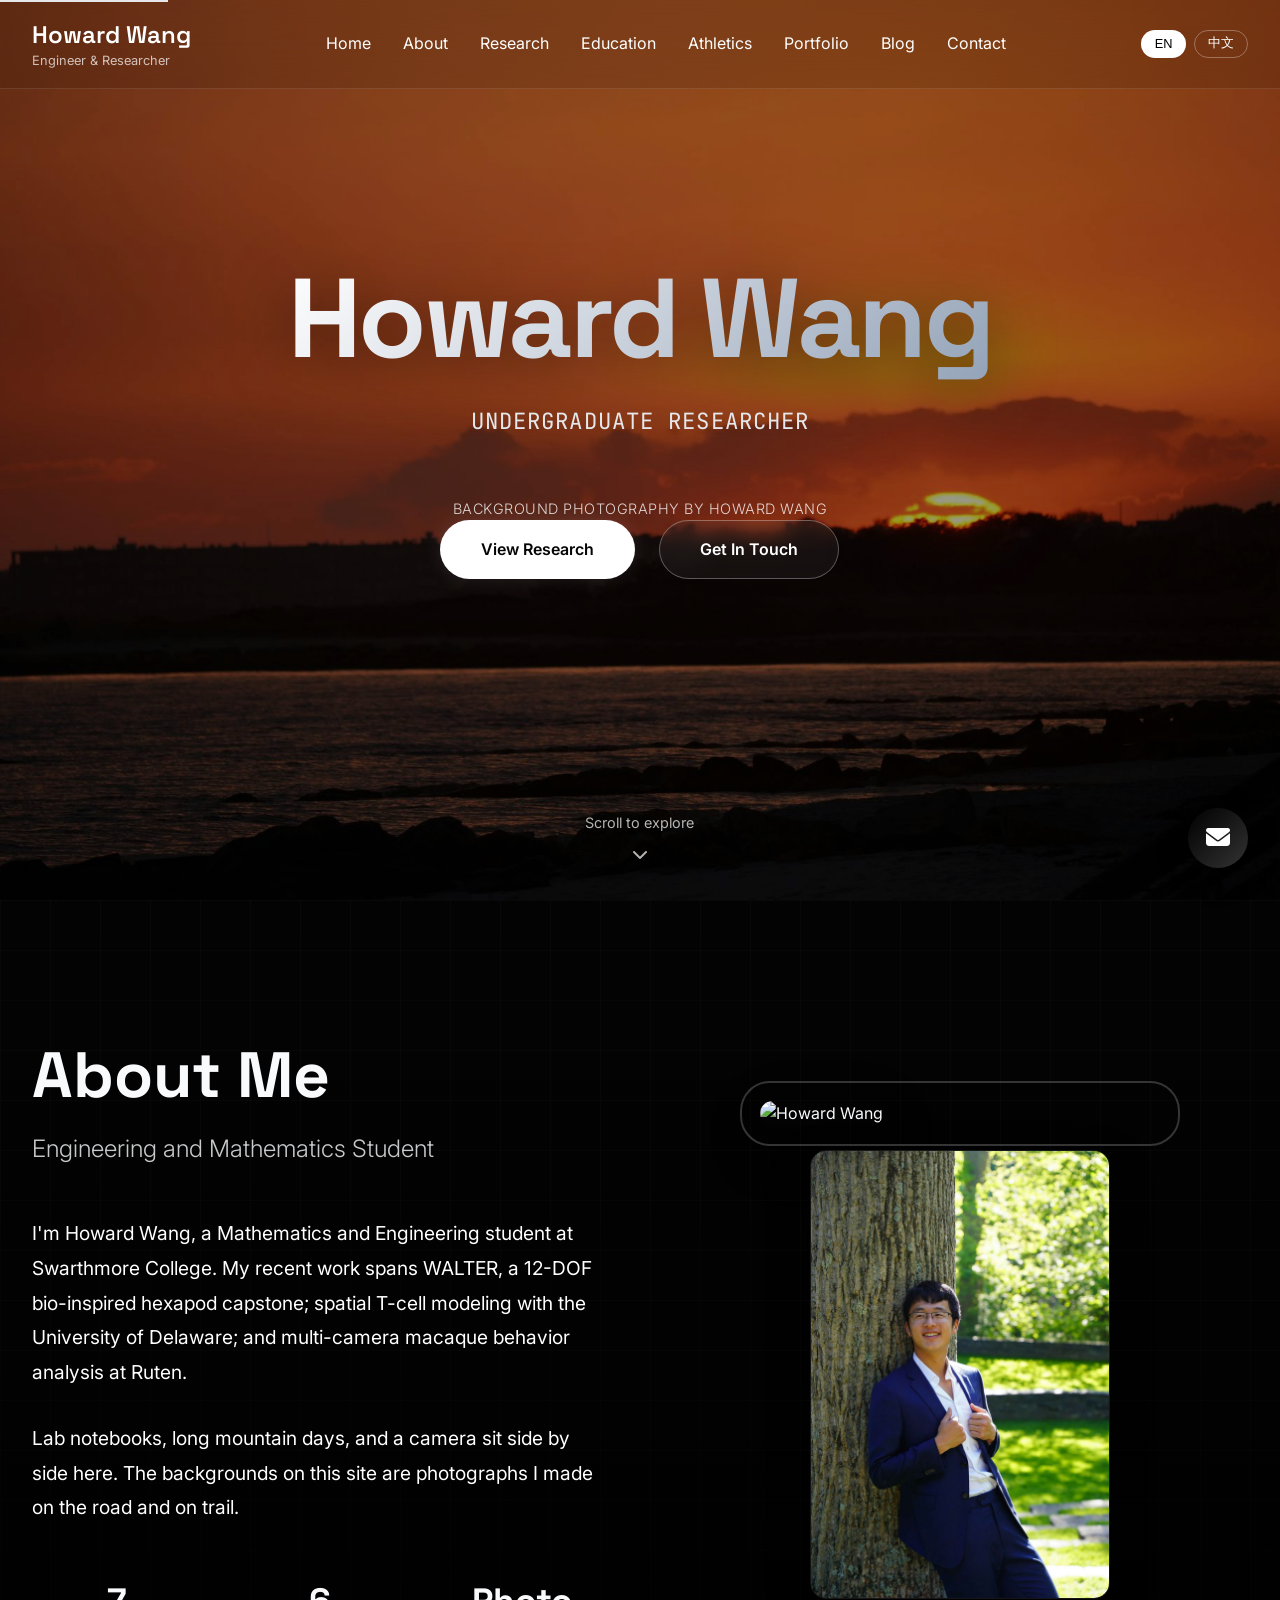
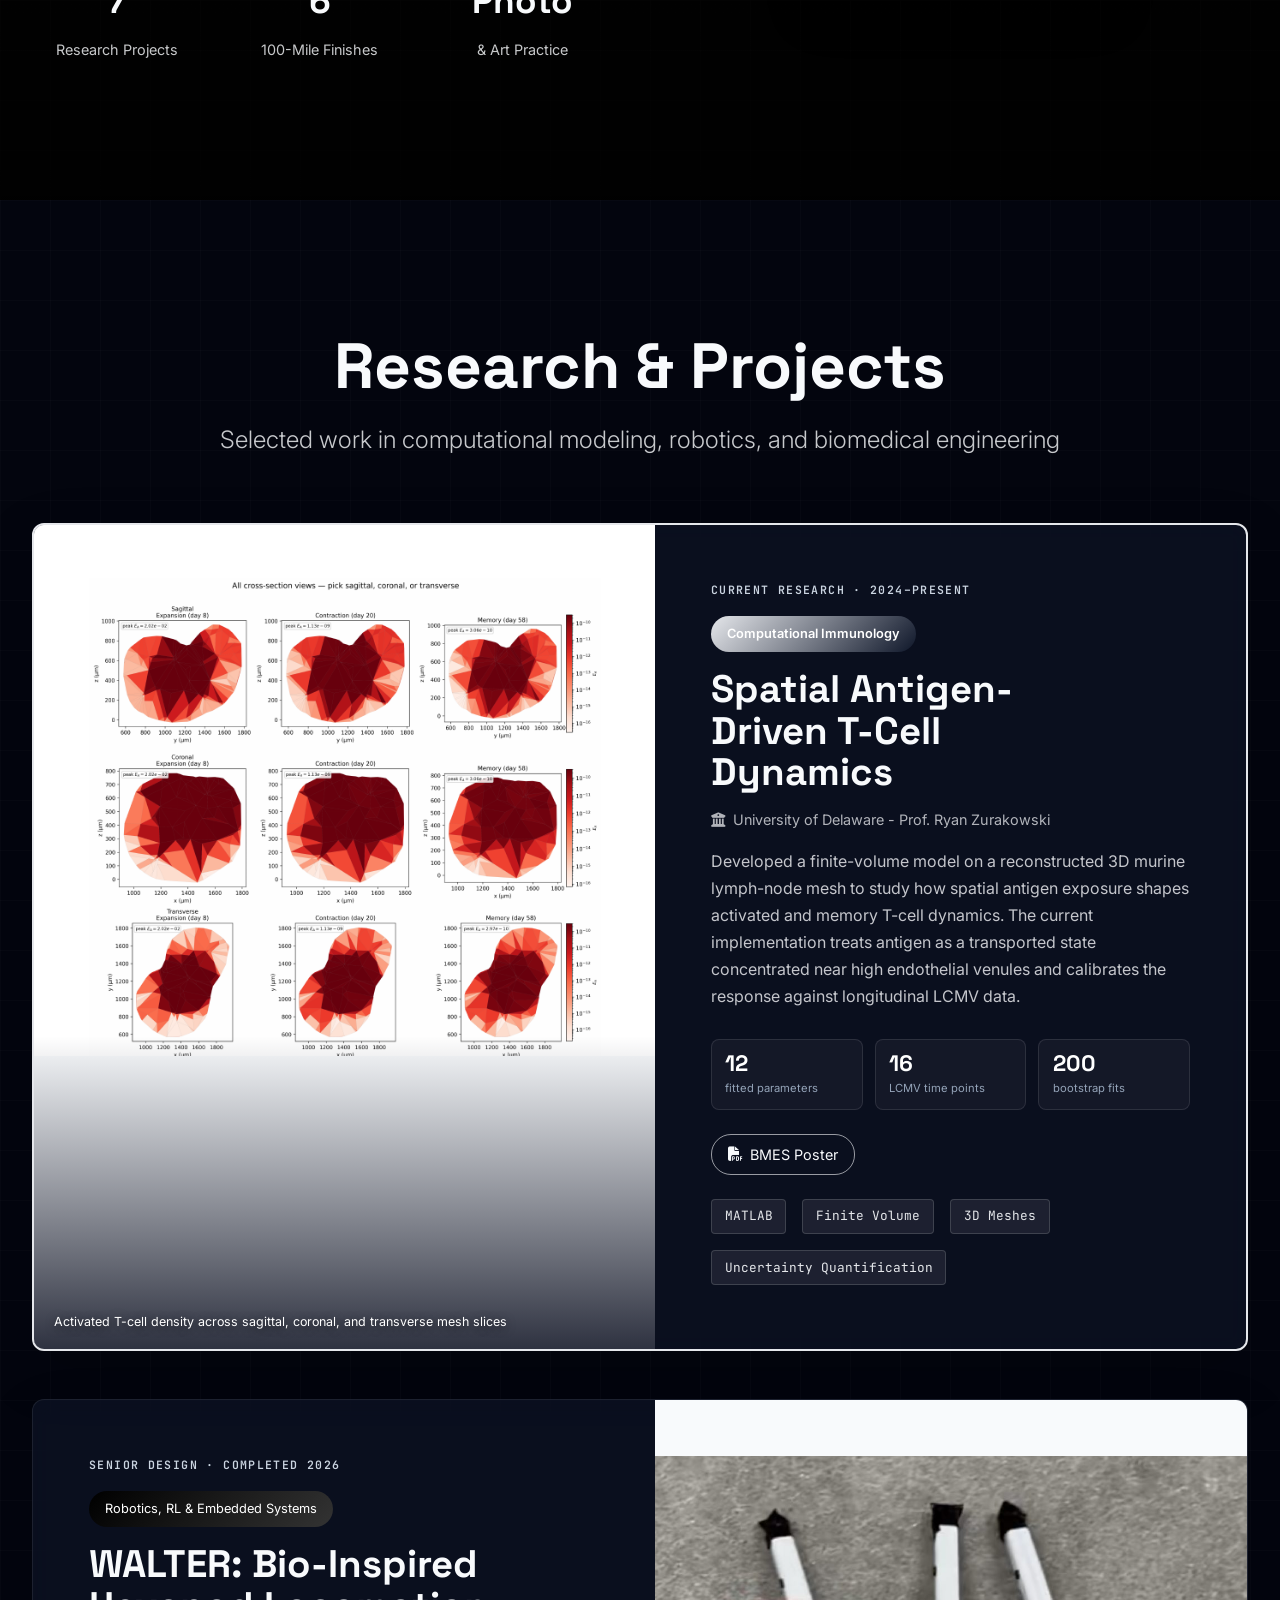
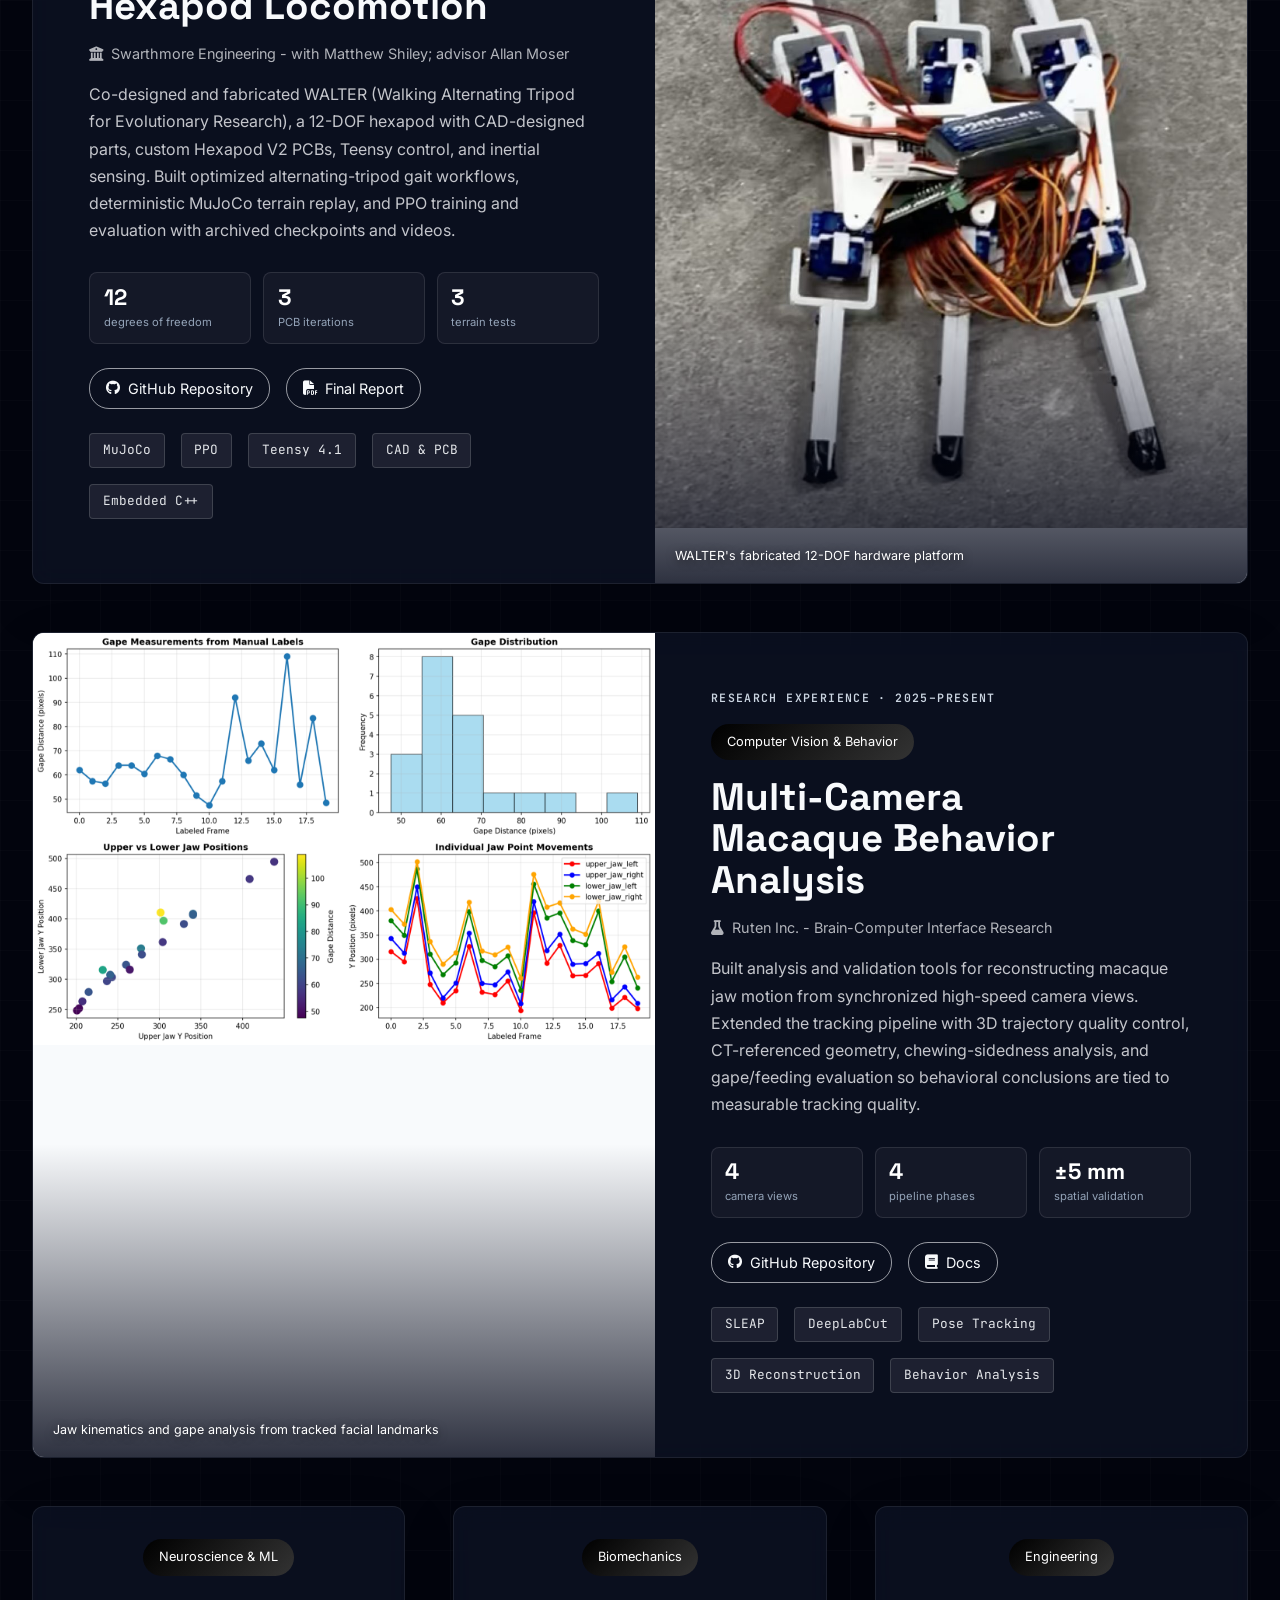
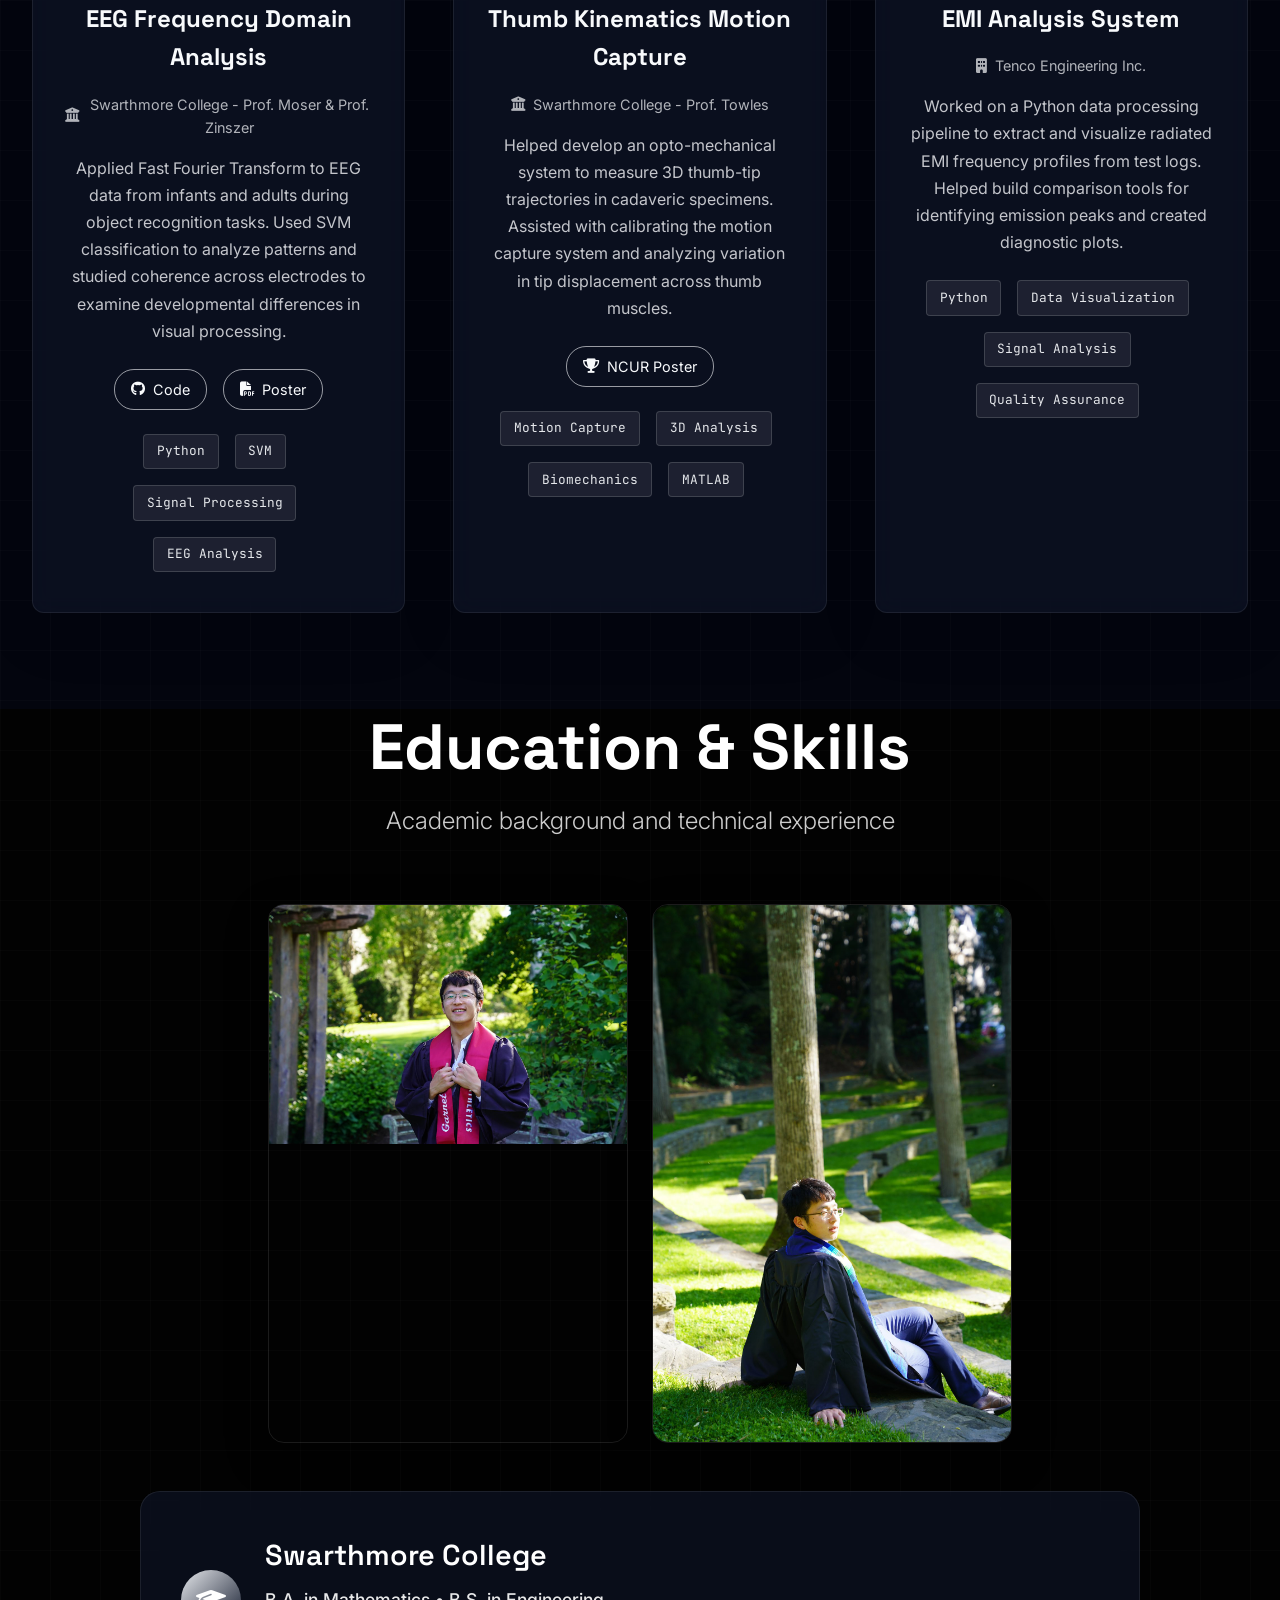
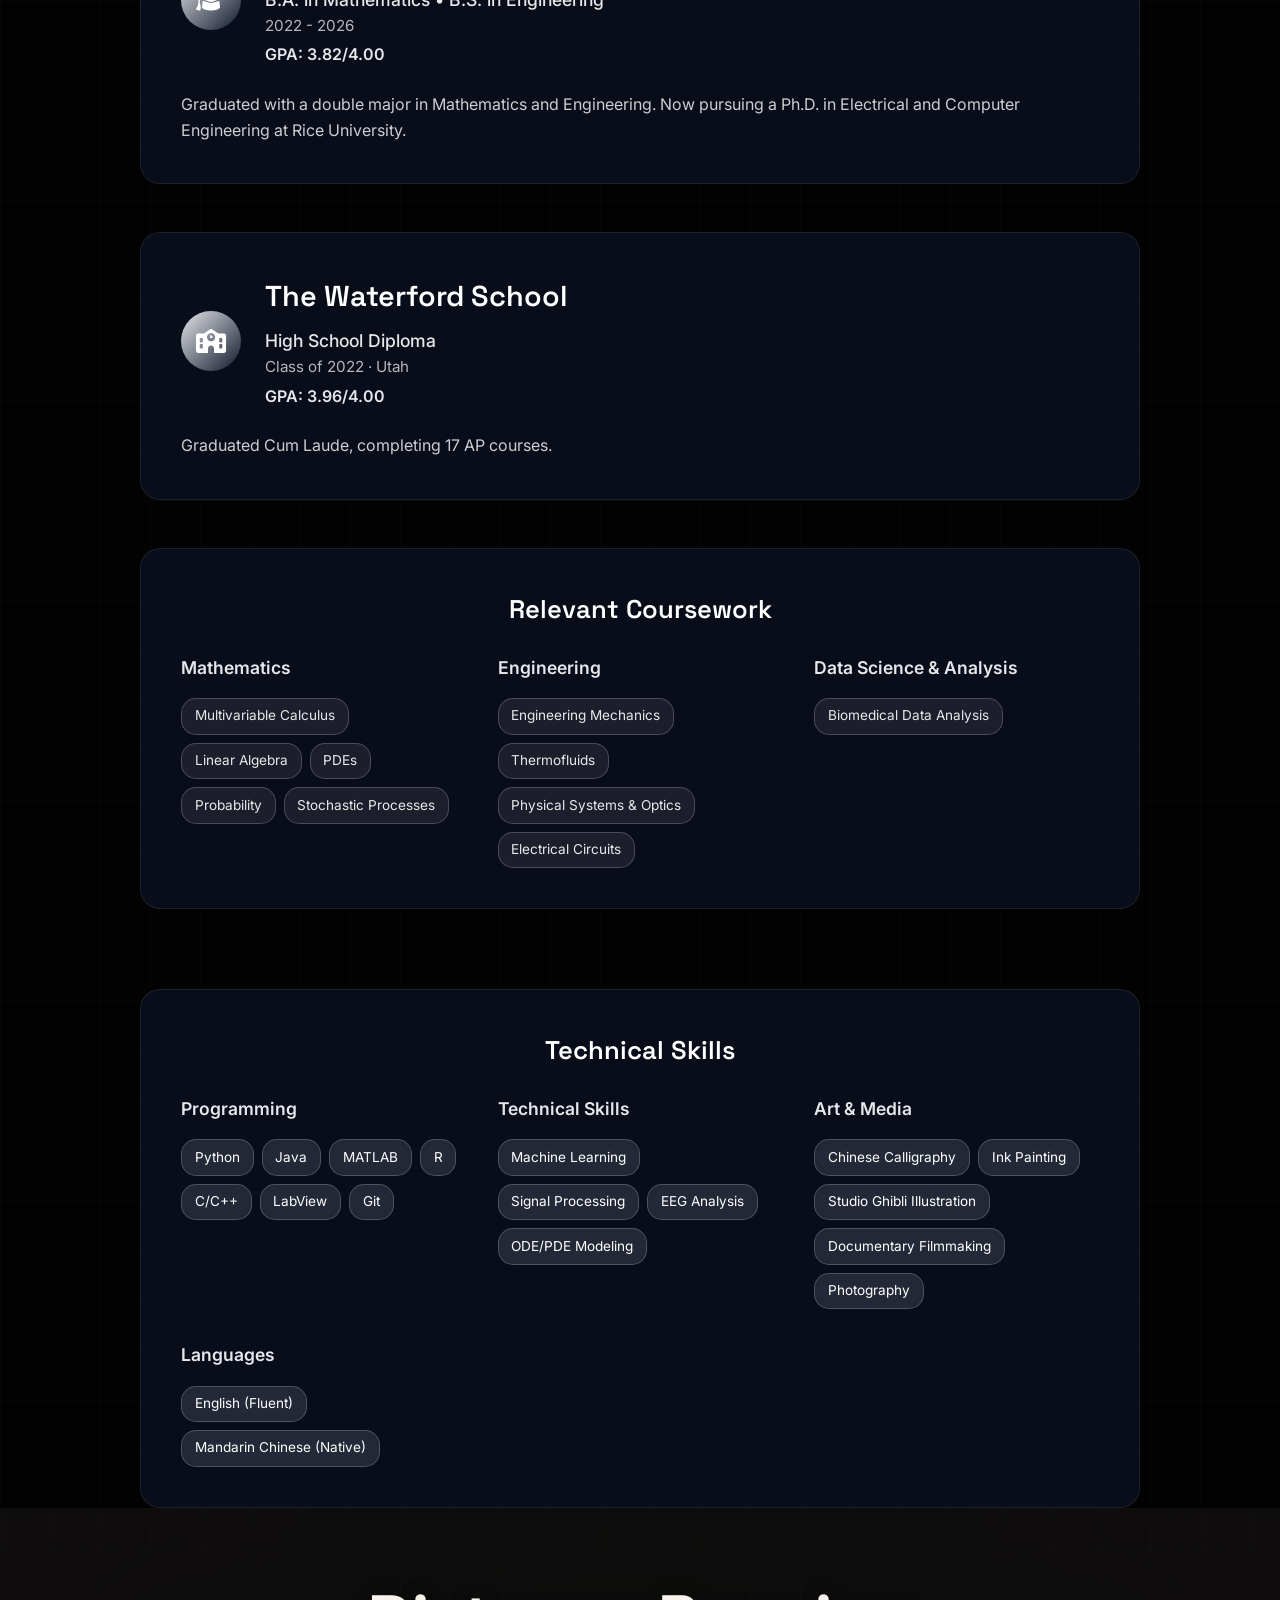
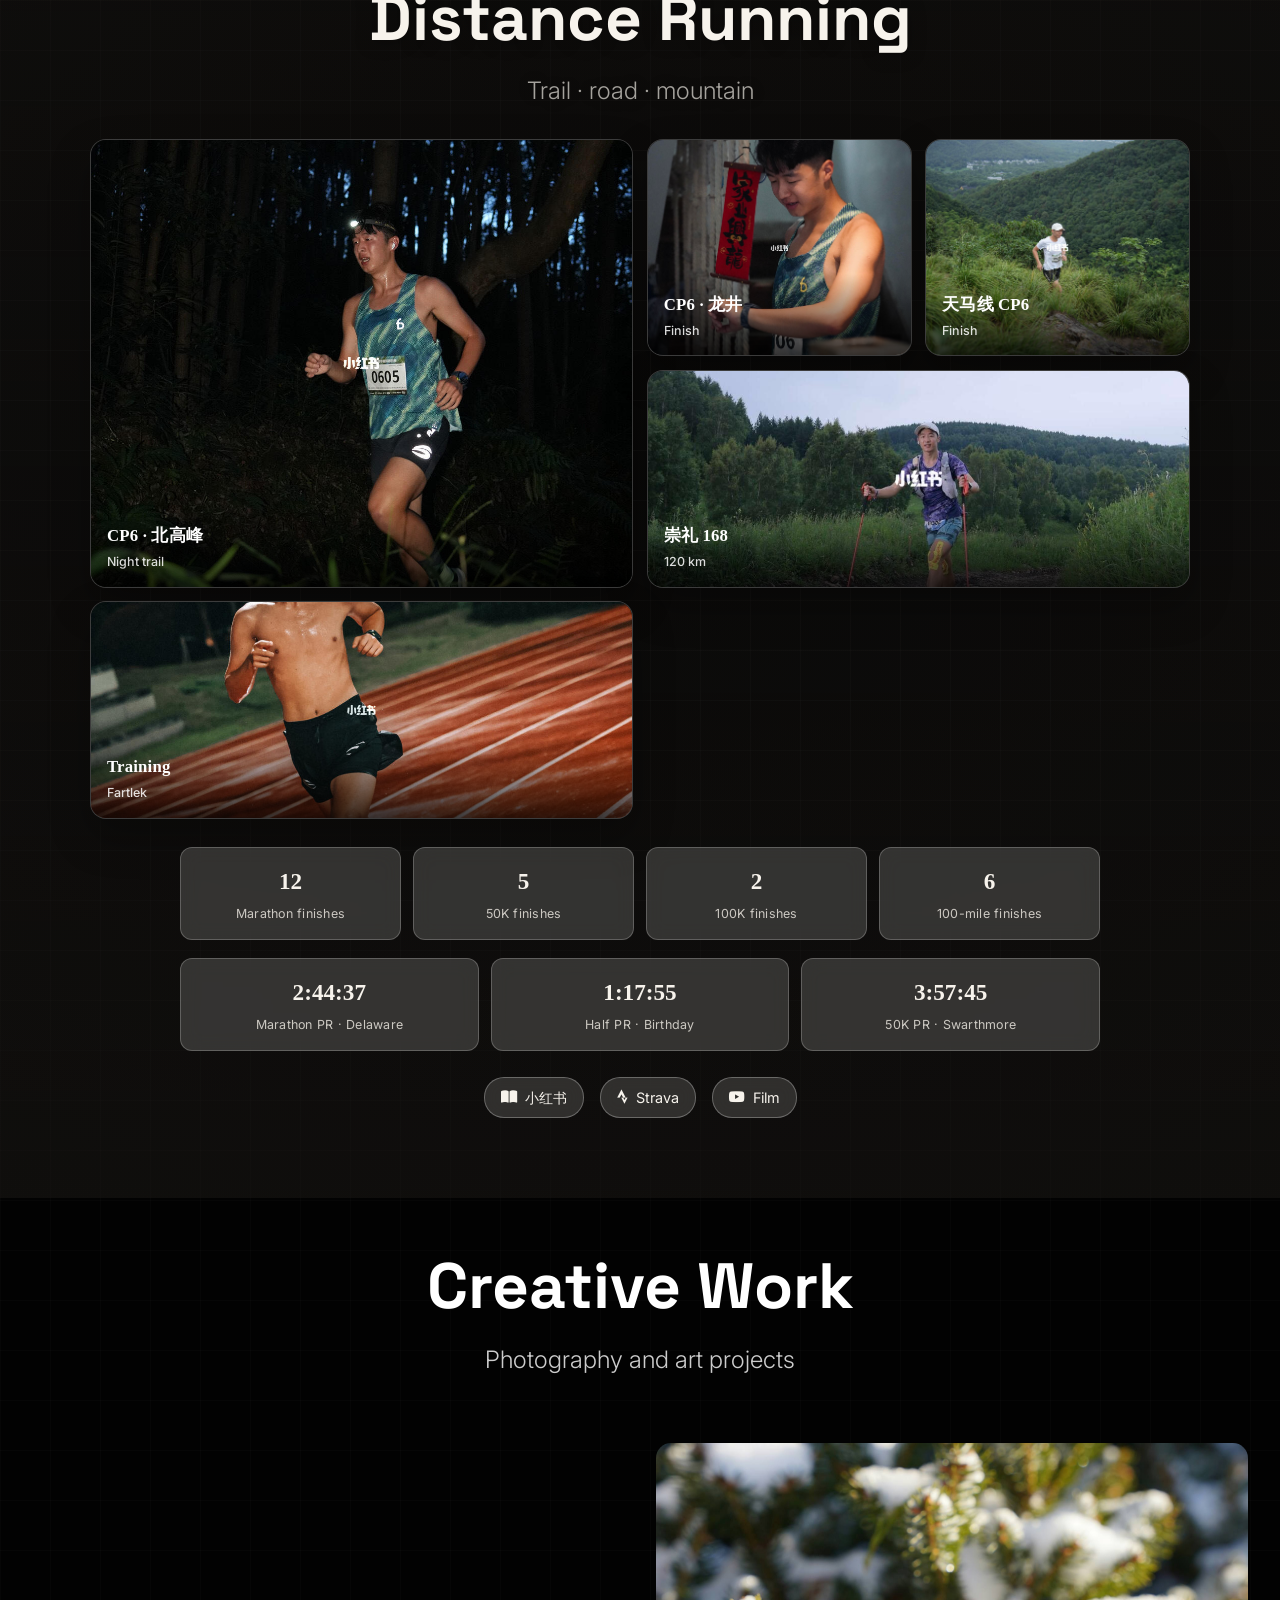
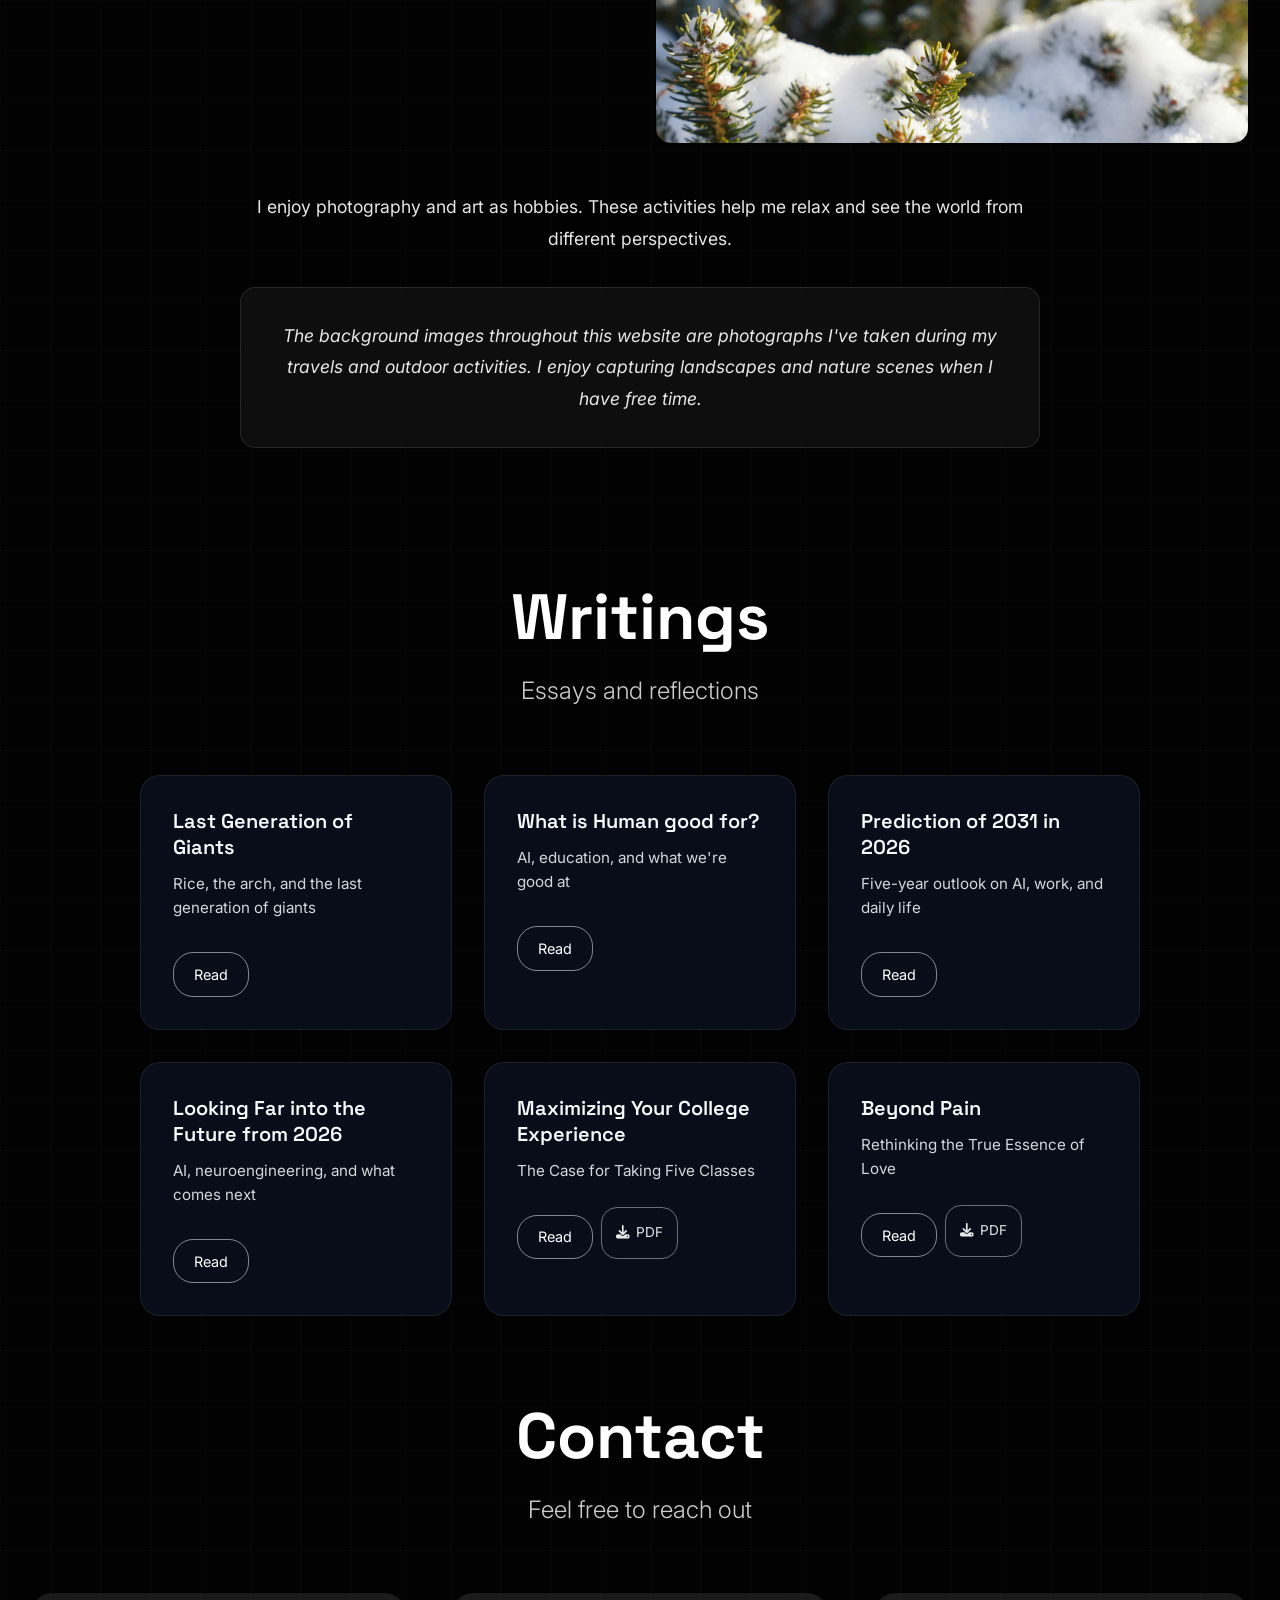
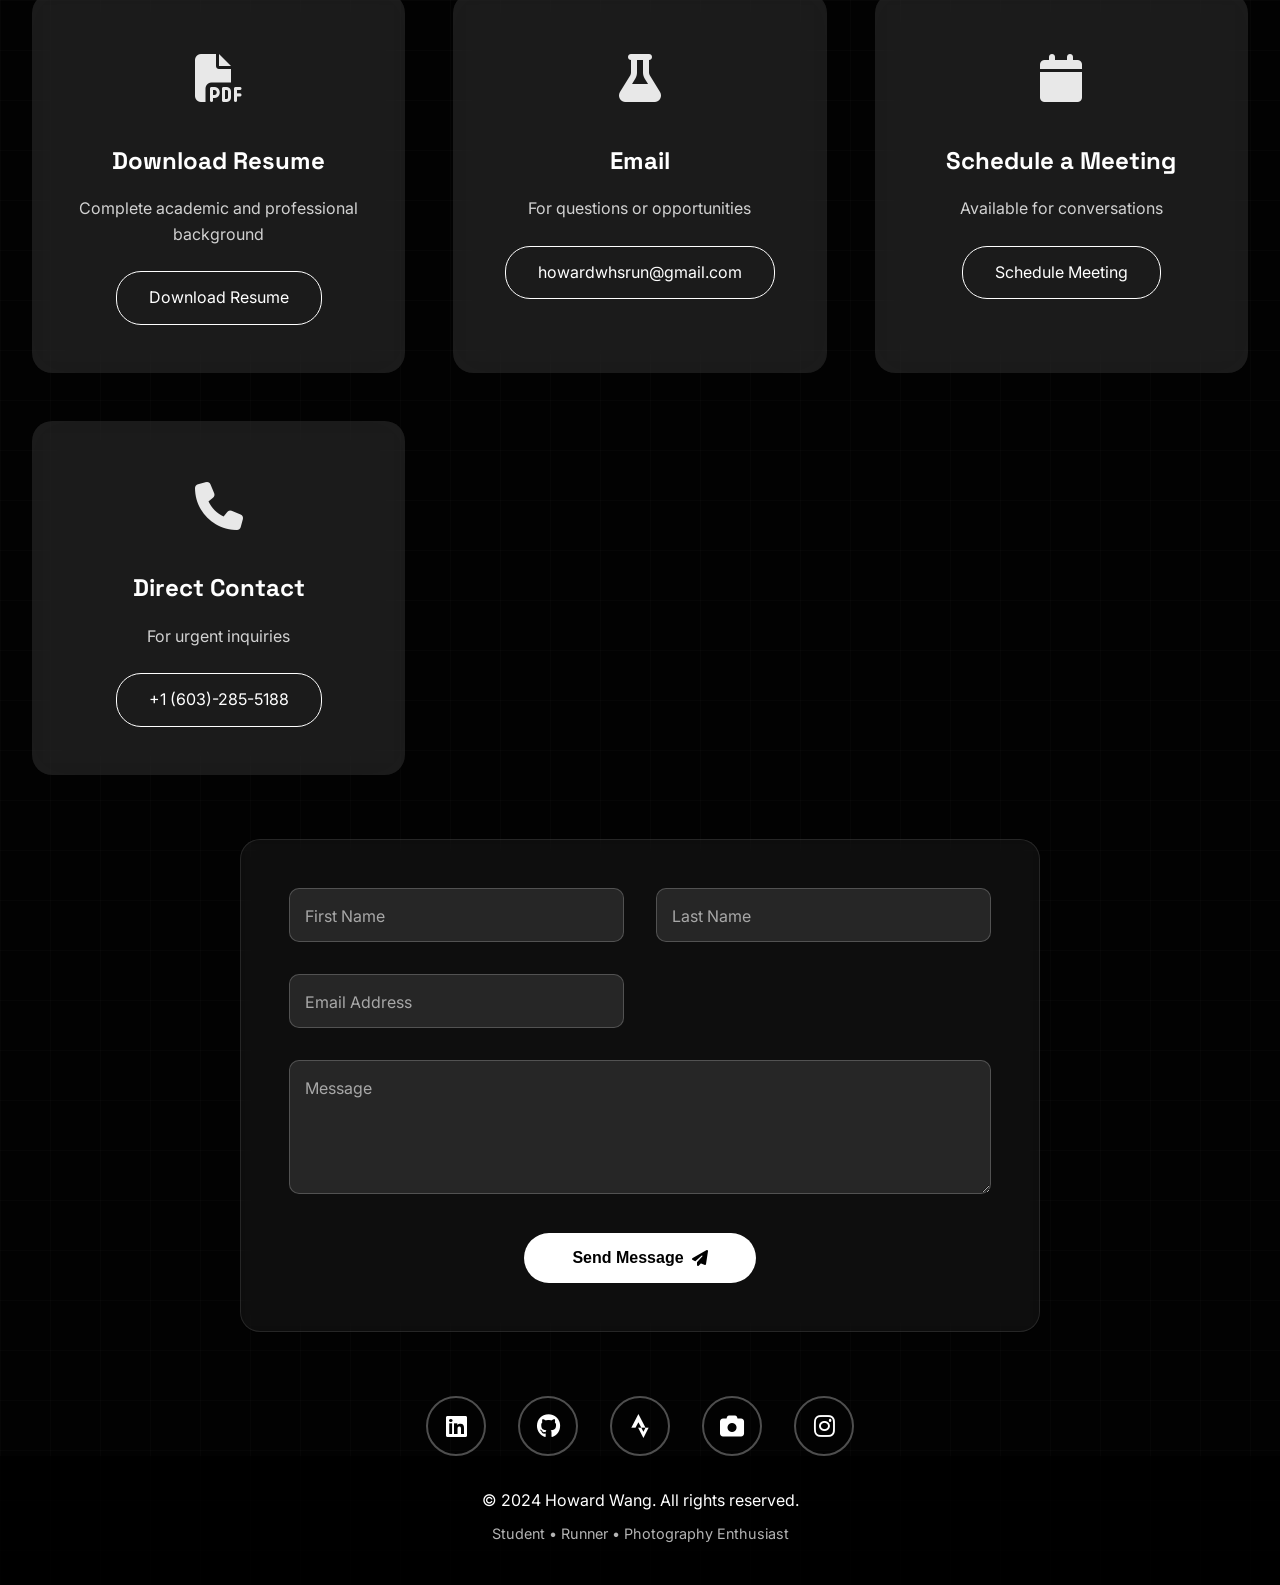
==== commit 933a1890: "Fix contact form: use FormSubmit backend" ====
--- a/index.html
+++ b/index.html
@@ -834,7 +834,10 @@
       </div>
 
       <div class="contact-form-container">
-        <form id="contactForm" class="contact-form" action="https://formspree.io/f/YOUR_FORM_ID" method="POST">
+        <form id="contactForm" class="contact-form" action="https://formsubmit.co/ajax/howardwhsrun@gmail.com" method="POST">
+          <input type="hidden" name="_subject" value="New message from howardwhsrun.github.io" />
+          <input type="hidden" name="_captcha" value="false" />
+          <input type="hidden" name="_template" value="table" />
           <div class="form-group">
             <input type="text" id="firstName" name="firstName" required placeholder=" " />
             <label for="firstName">First Name</label>
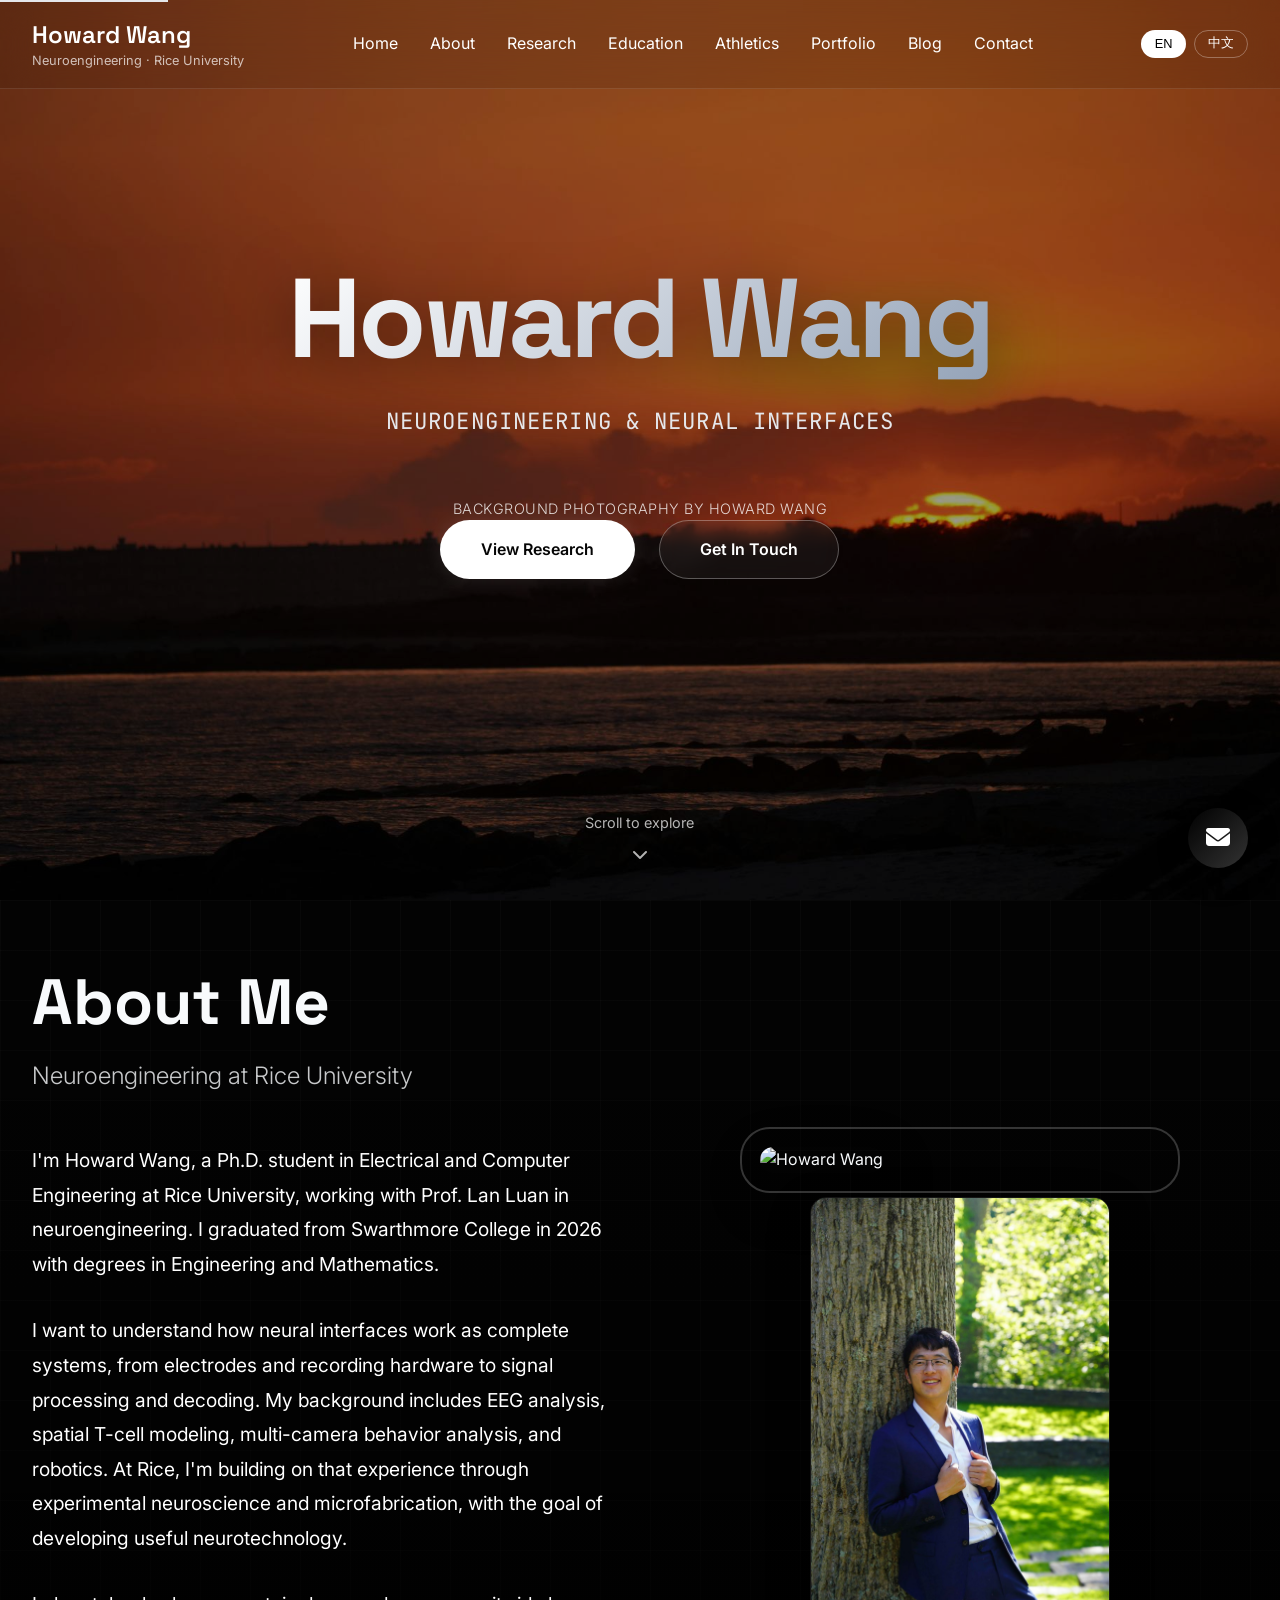
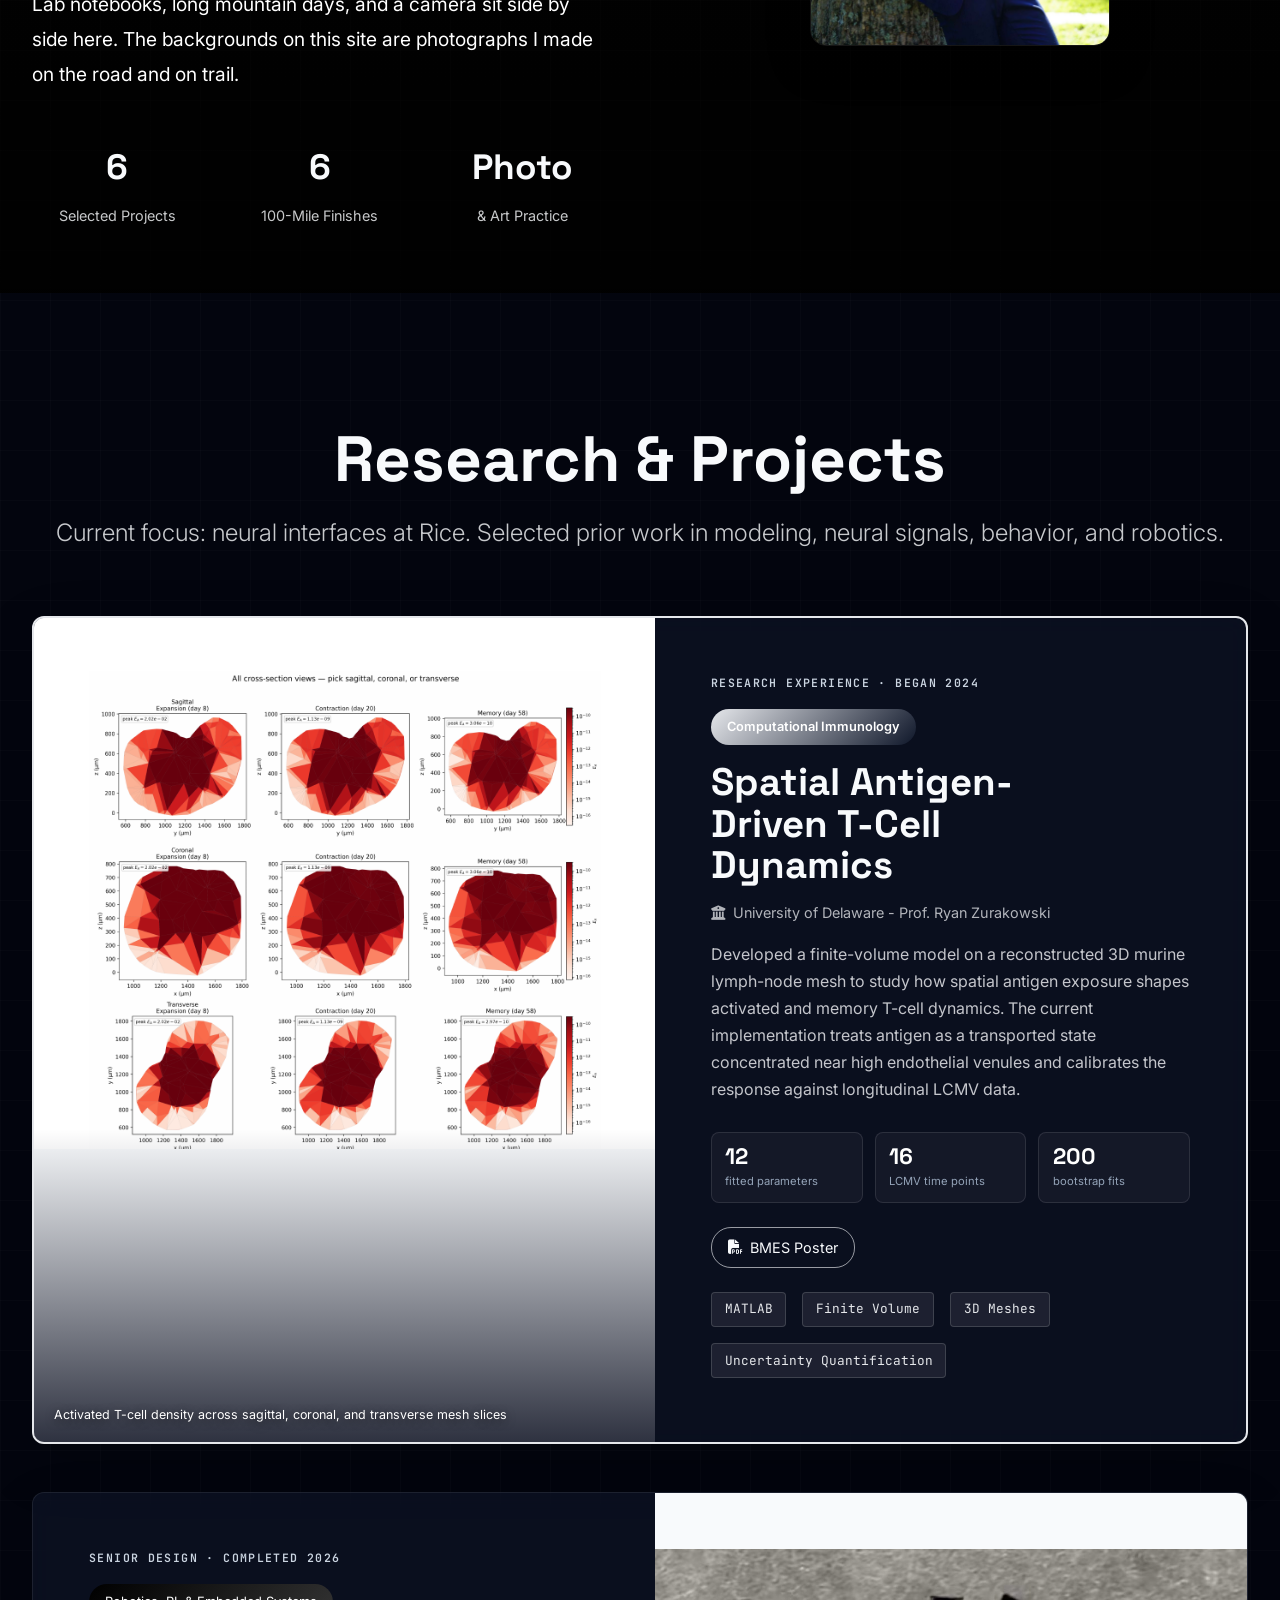
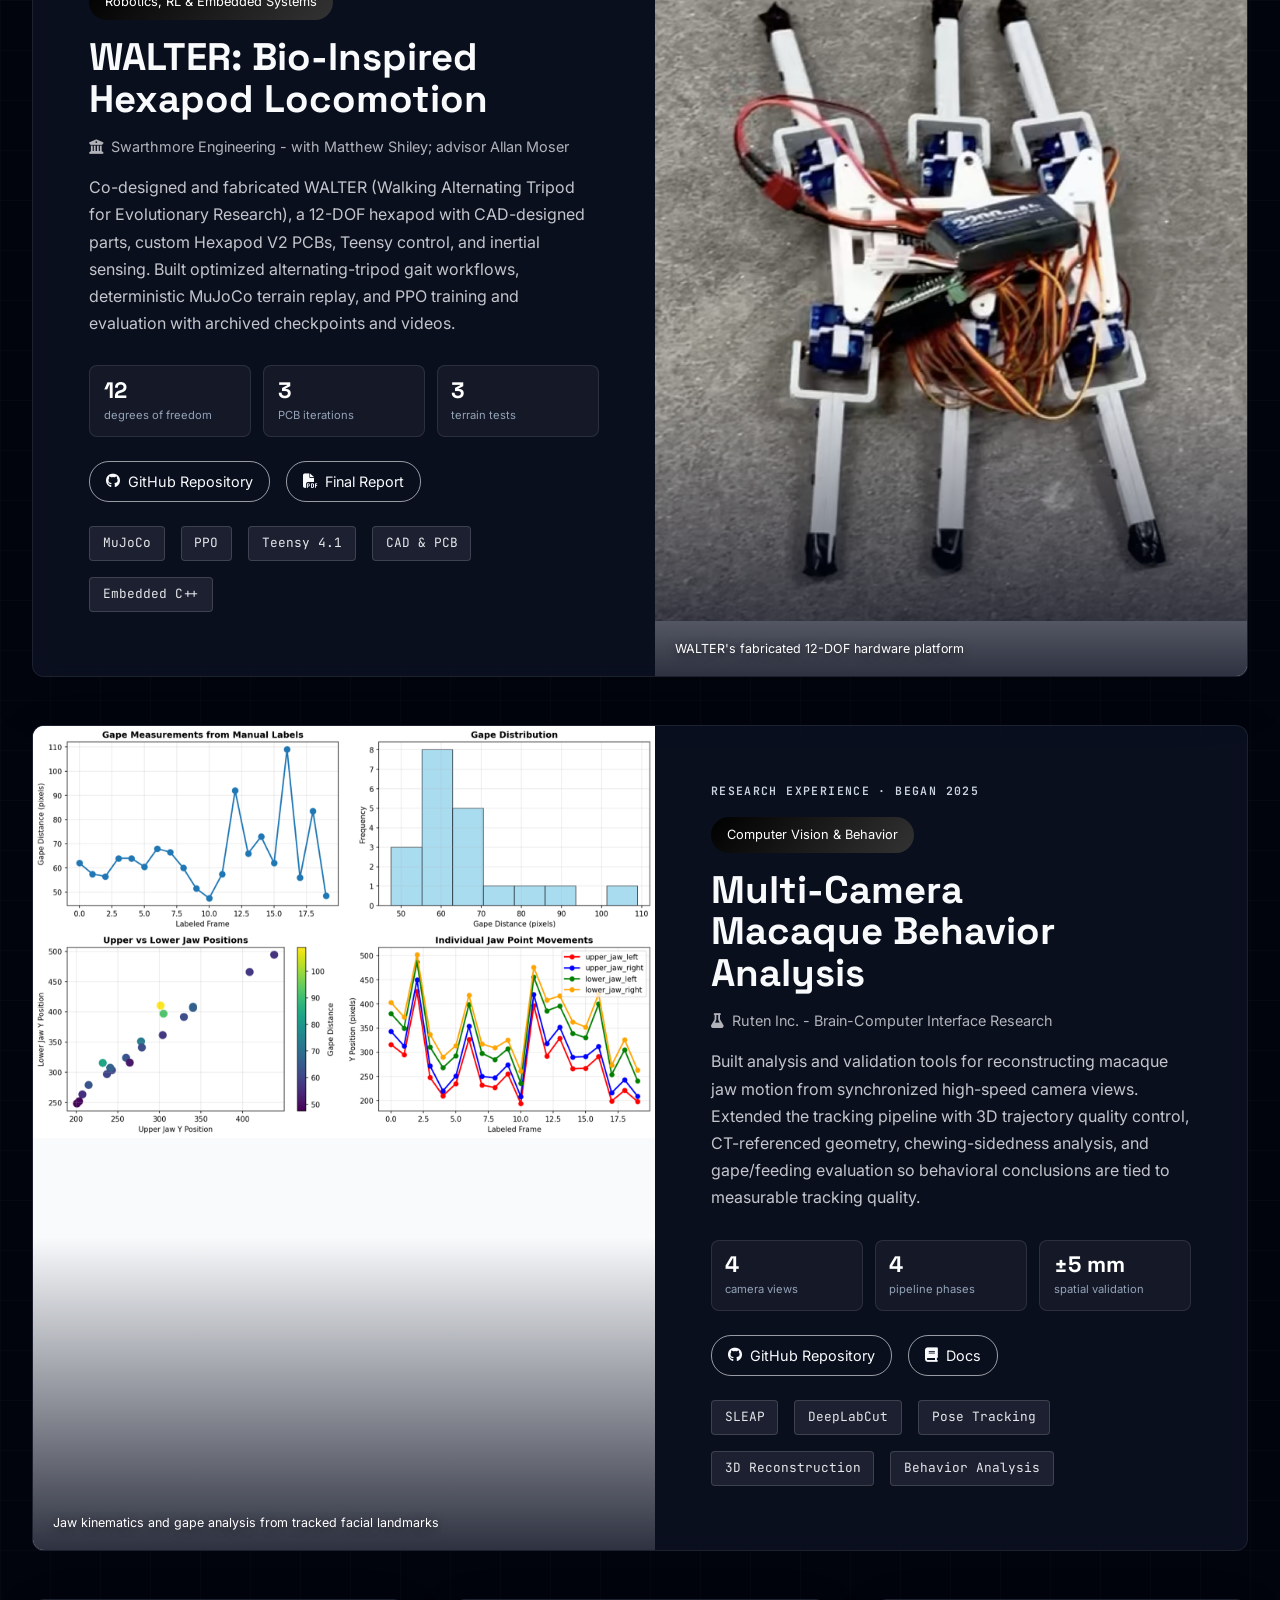
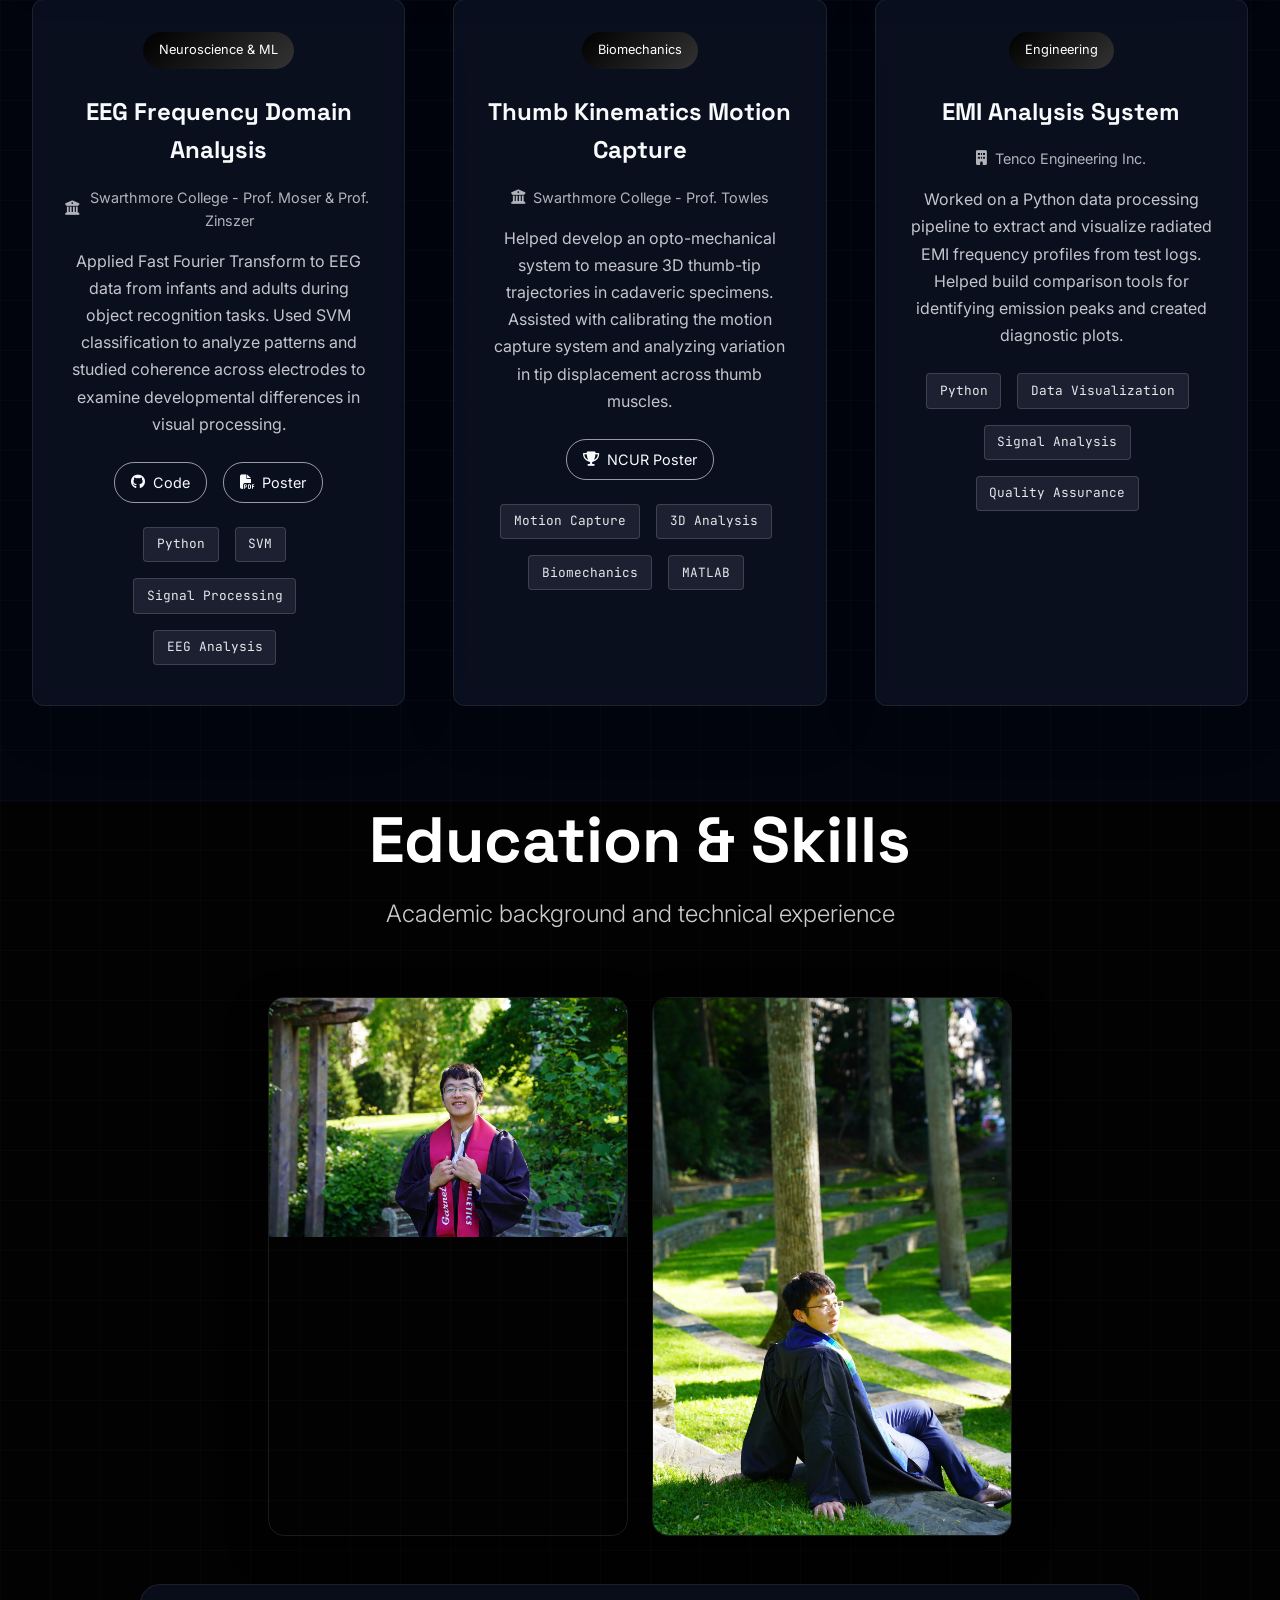
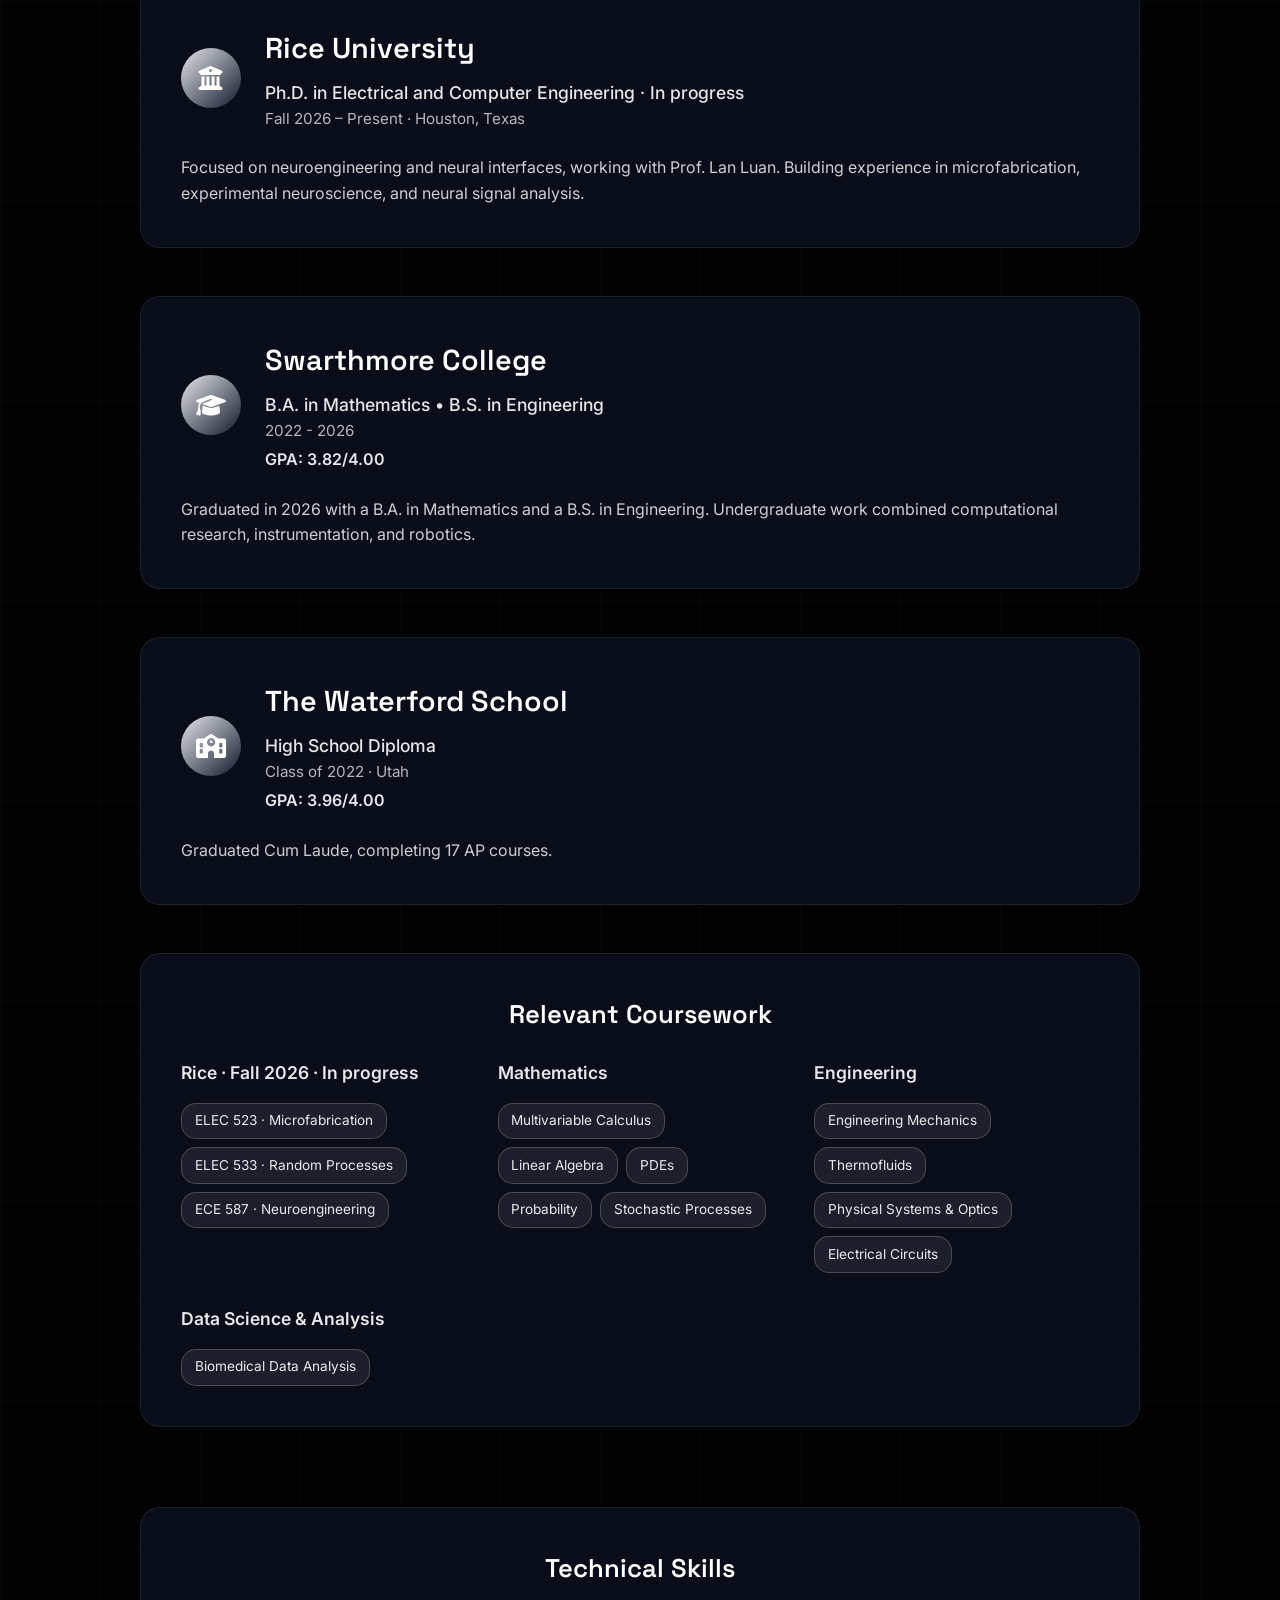
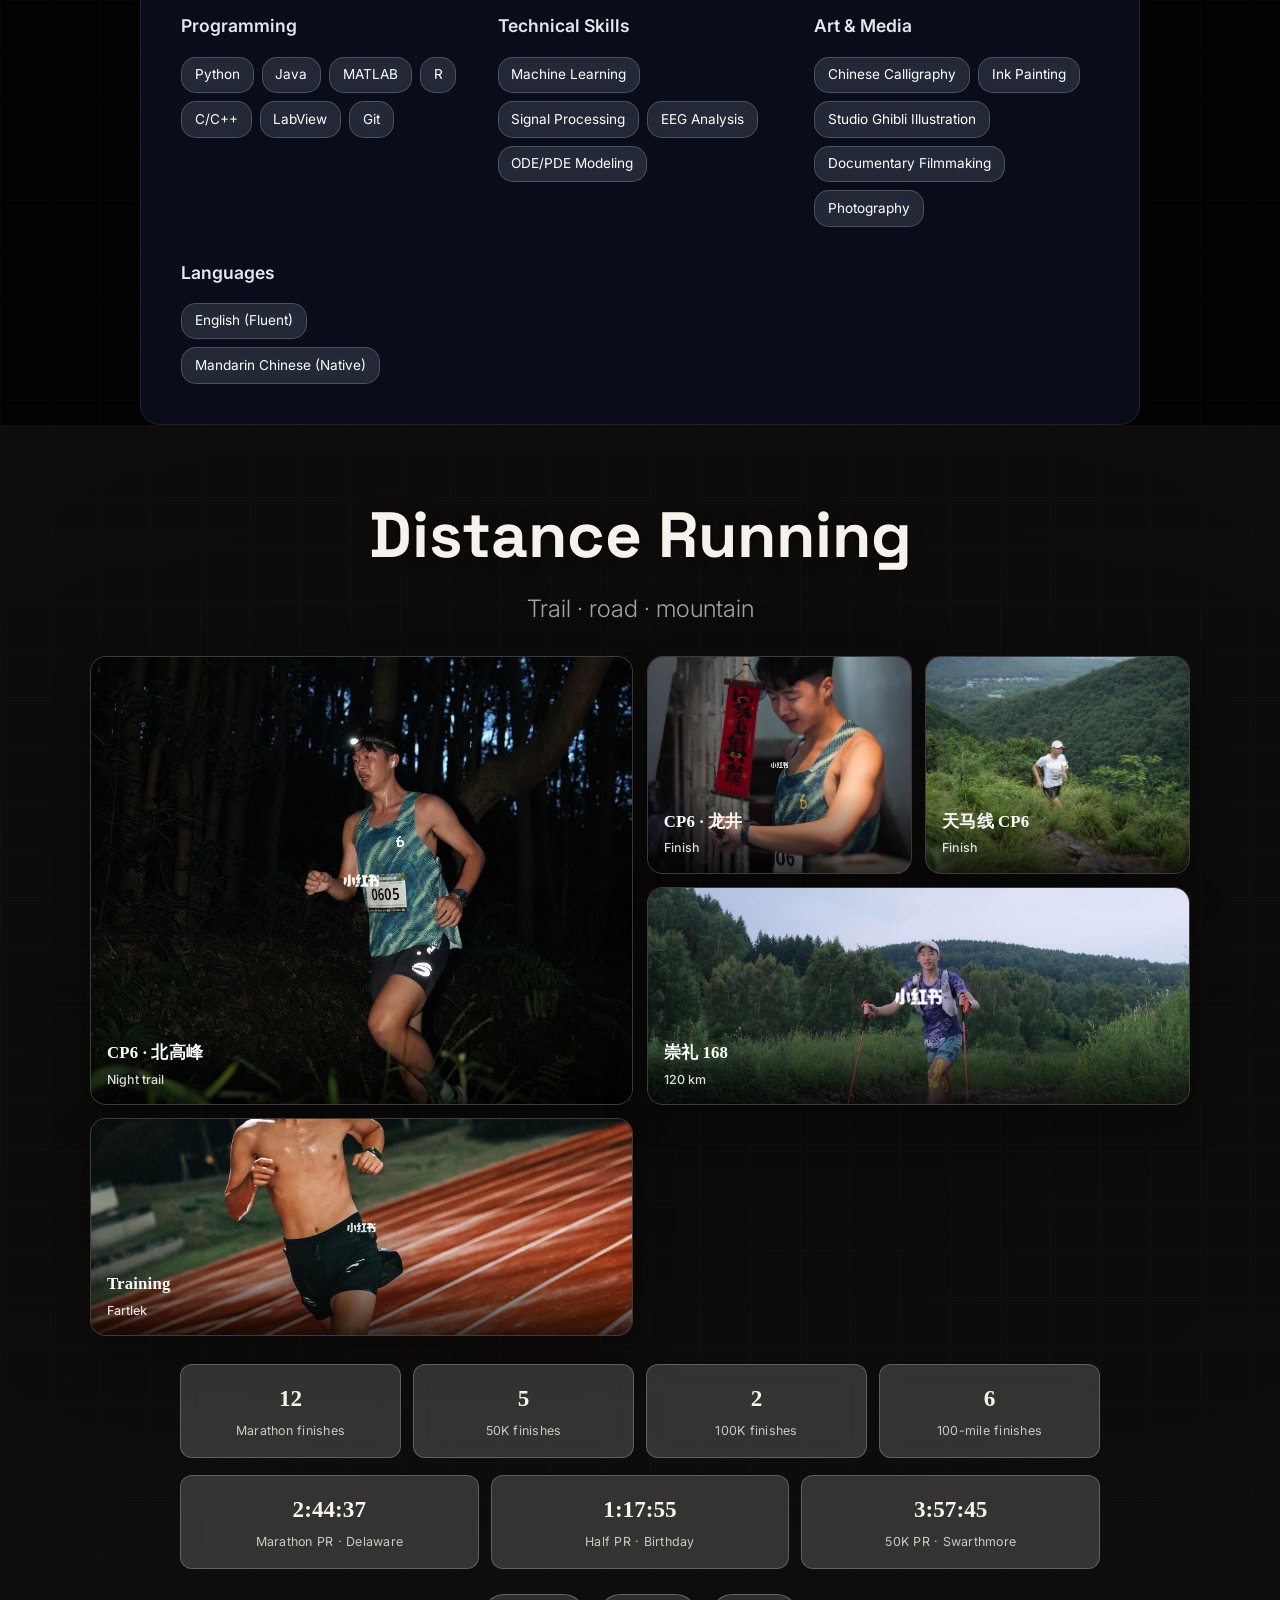
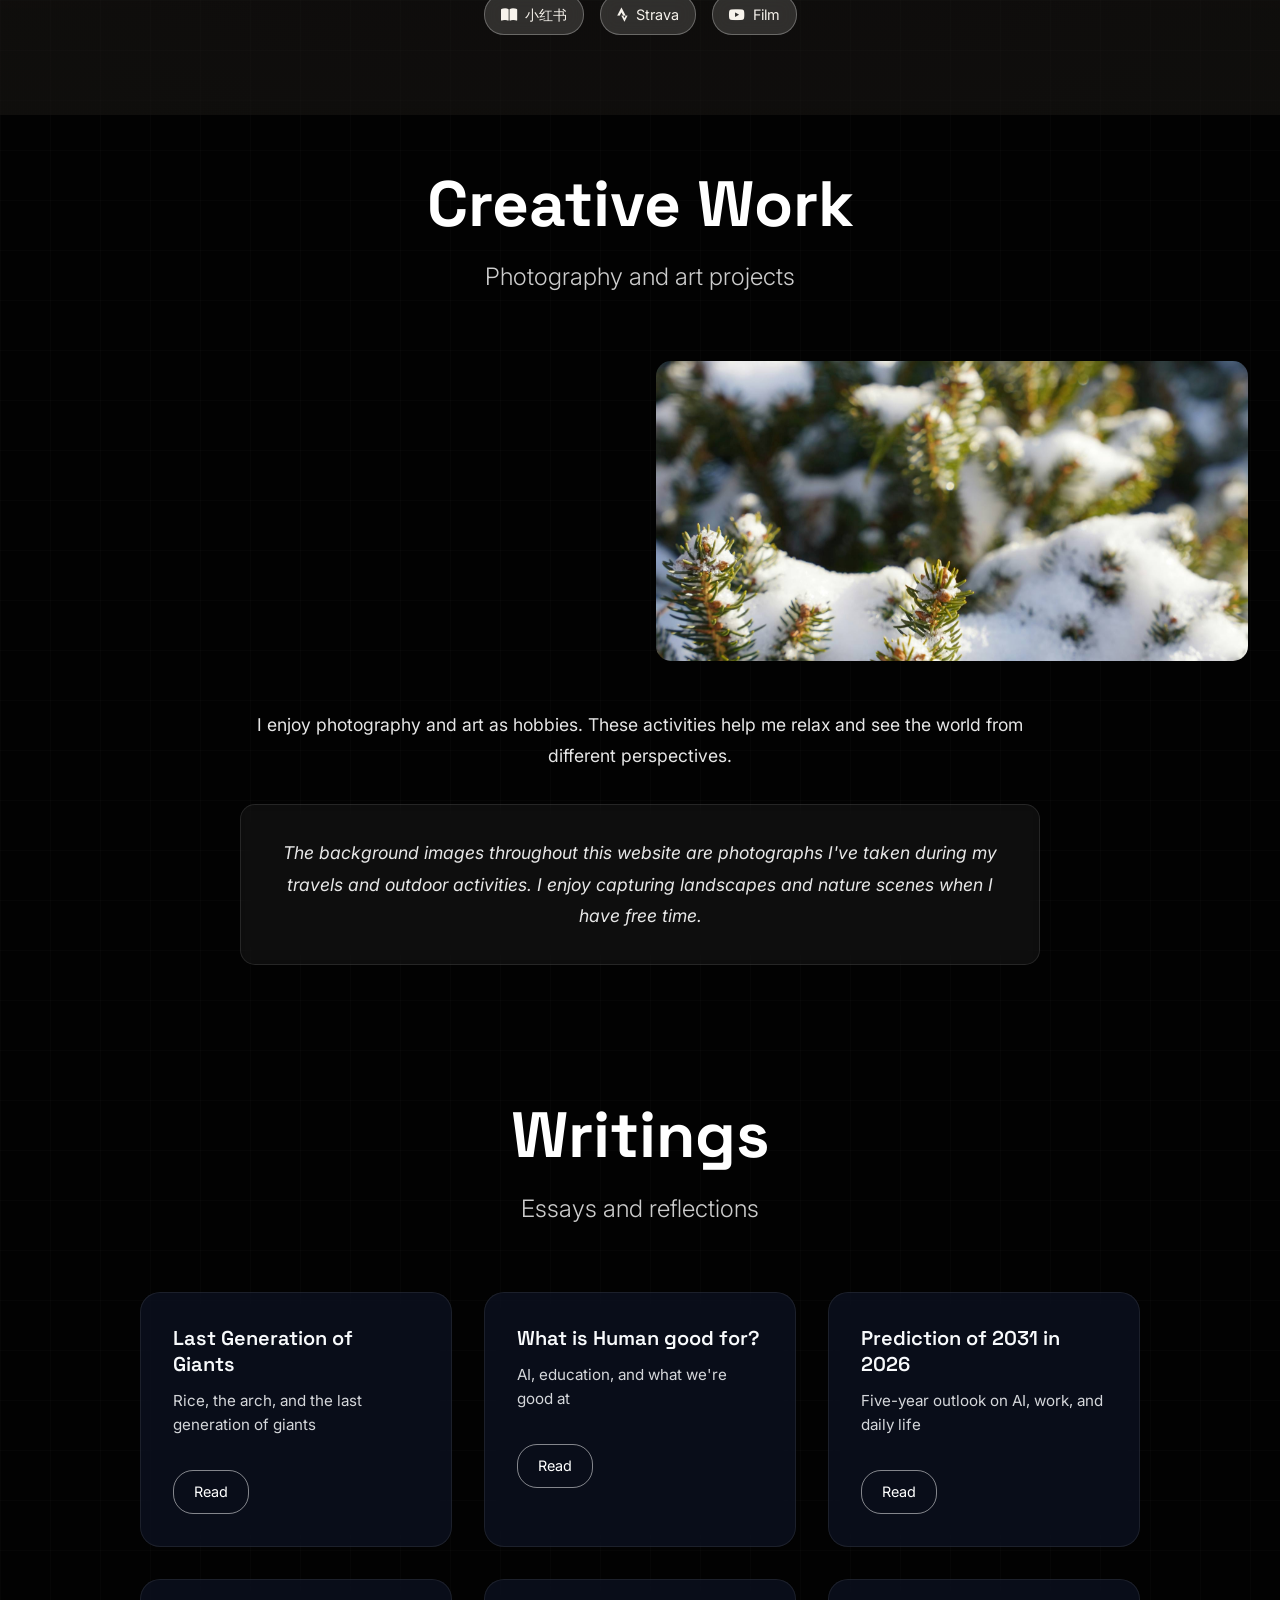
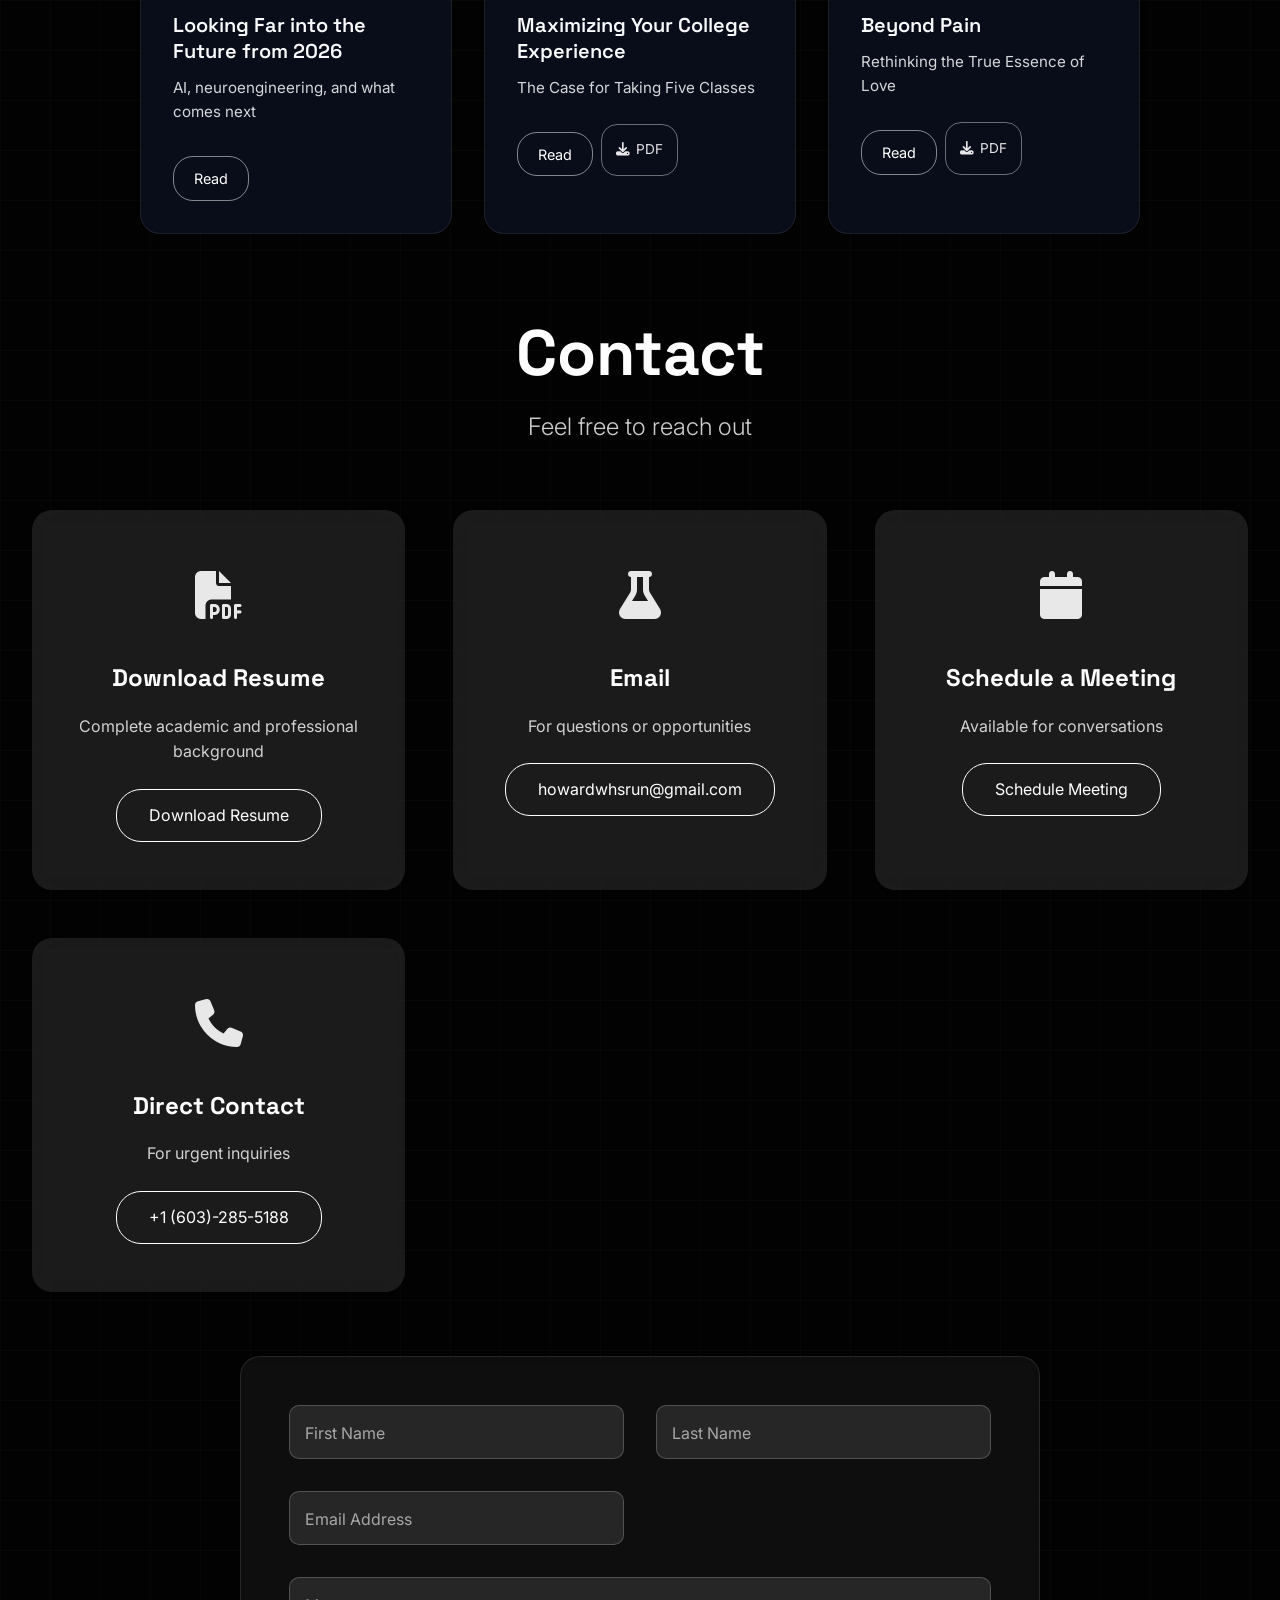
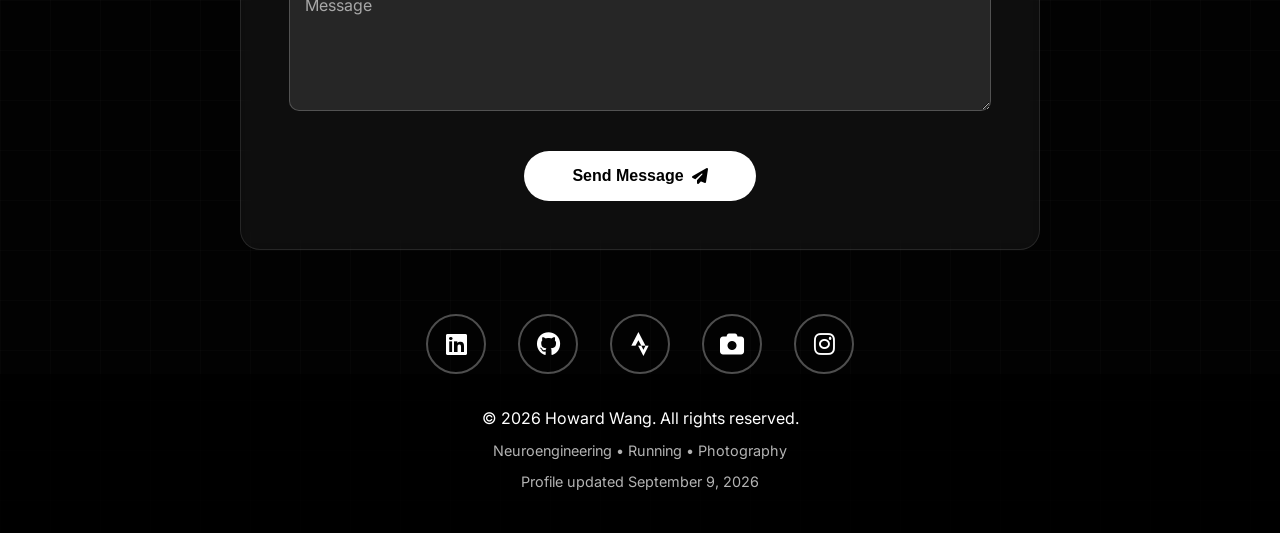
==== commit eb212c0f: "Refresh personal profile for Rice ECE PhD and fall 2026 studies" ====
--- a/index.html
+++ b/index.html
@@ -5,8 +5,9 @@
   <meta charset="UTF-8" />
   <meta name="viewport" content="width=device-width, initial-scale=1.0" />
   <meta name="description"
-    content="Howard Wang - Engineering and Applied Mathematics student at Swarthmore College, researcher, ultra runner, and photographer." />
-  <title>Howard Wang - Engineer & Researcher</title>
+    content="Howard Wang is an Electrical and Computer Engineering Ph.D. student at Rice University, focused on neuroengineering and neural interfaces. Research, running, photography, and calligraphy." />
+  <title>Howard Wang - Neuroengineering | Rice University</title>
+  <link rel="canonical" href="https://howardwhsrun.github.io/main/" />
   <link
   href="https://fonts.googleapis.com/css2?family=Inter:wght@300;400;500;600;700;800&family=Space+Grotesk:wght@300;400;500;600;700&family=JetBrains+Mono:wght@400;500&display=swap"
   rel="stylesheet" />
@@ -17,12 +18,14 @@
       "@context": "https://schema.org",
       "@type": "Person",
       "name": "Howard Wang",
-      "url": "https://howardwang.me",
-      "jobTitle": "Engineering and Applied Mathematics Student",
+      "url": "https://howardwhsrun.github.io/main/",
+      "jobTitle": "Ph.D. Student in Electrical and Computer Engineering",
       "affiliation": {
         "@type": "Organization",
-        "name": "Swarthmore College"
+        "name": "Rice University"
       },
+      "alumniOf": { "@type": "CollegeOrUniversity", "name": "Swarthmore College" },
+      "knowsAbout": ["Neuroengineering", "Neural interfaces", "Signal processing", "Computational modeling"],
       "sameAs": [
         "https://www.linkedin.com/in/howard-wang-00758320a/",
         "https://github.com/HowardWHSrun",
@@ -76,7 +79,7 @@
     <div class="nav-container">
       <div class="nav-logo">
         <span class="logo-text">Howard Wang</span>
-        <span class="logo-subtitle">Engineer & Researcher</span>
+        <span class="logo-subtitle" data-en="Neuroengineering · Rice University" data-zh="神经工程 · 莱斯大学">Neuroengineering · Rice University</span>
       </div>
       <ul class="nav-menu" id="navMenu">
         <li><a href="#home" class="nav-link" data-en="Home" data-zh="首页">Home</a></li>
@@ -118,10 +121,9 @@
         </h1>
         <div class="hero-subtitle-large">
           <div class="subtitle-carousel">
-            <span class="subtitle-item active" data-en="Mathematics & Engineering Student"
-              data-zh="数学与工程专业学生">Mathematics & Engineering Student</span>
-            <span class="subtitle-item" data-en="Undergraduate Researcher" data-zh="本科研究生">Undergraduate
-              Researcher</span>
+            <span class="subtitle-item active" data-en="Rice ECE Ph.D. Student"
+              data-zh="莱斯大学电子与计算机工程博士生">Rice ECE Ph.D. Student</span>
+            <span class="subtitle-item" data-en="Neuroengineering & Neural Interfaces" data-zh="神经工程与神经接口">Neuroengineering & Neural Interfaces</span>
             <span class="subtitle-item" data-en="Distance Runner" data-zh="长跑运动员">Distance Runner</span>
             <span class="subtitle-item" data-en="Photography Enthusiast" data-zh="摄影爱好者">Photography Enthusiast</span>
           </div>
@@ -153,14 +155,18 @@
         <div class="content-left">
           <div class="section-header-large">
             <h2 class="section-title-large" data-en="About Me" data-zh="关于我">About Me</h2>
-            <p class="section-subtitle-large" data-en="Engineering and Mathematics Student" data-zh="工程与数学专业学生">
-              Engineering and Mathematics Student</p>
+            <p class="section-subtitle-large" data-en="Neuroengineering at Rice University" data-zh="莱斯大学神经工程">
+              Neuroengineering at Rice University</p>
           </div>
 
           <div class="about-story-large">
             <p class="story-text-large"
-              data-en="I'm Howard Wang, a Mathematics and Engineering student at Swarthmore College. My recent work spans WALTER, a 12-DOF bio-inspired hexapod capstone; spatial T-cell modeling with the University of Delaware; and multi-camera macaque behavior analysis at Ruten."
-              data-zh="我是王淏生，斯沃斯莫尔学院数学和工程专业学生。我近期的工作包括十二自由度仿生六足机器人毕业设计WALTER、与特拉华大学合作开展的空间T细胞建模，以及在Ruten进行的多相机猕猴行为分析。">I'm Howard Wang, a Mathematics and Engineering student at Swarthmore College. My recent work spans WALTER, a 12-DOF bio-inspired hexapod capstone; spatial T-cell modeling with the University of Delaware; and multi-camera macaque behavior analysis at Ruten.</p>
+              data-en="I'm Howard Wang, a Ph.D. student in Electrical and Computer Engineering at Rice University, working with Prof. Lan Luan in neuroengineering. I graduated from Swarthmore College in 2026 with degrees in Engineering and Mathematics."
+              data-zh="我是王淏生，莱斯大学电子与计算机工程博士生，正在与Lan Luan教授开展神经工程方面的研究。我于2026年毕业于斯沃斯莫尔学院，获得工程与数学学位。">I'm Howard Wang, a Ph.D. student in Electrical and Computer Engineering at Rice University, working with Prof. Lan Luan in neuroengineering. I graduated from Swarthmore College in 2026 with degrees in Engineering and Mathematics.</p>
+
+            <p class="story-text-large"
+              data-en="I want to understand how neural interfaces work as complete systems, from electrodes and recording hardware to signal processing and decoding. My background includes EEG analysis, spatial T-cell modeling, multi-camera behavior analysis, and robotics. At Rice, I'm building on that experience through experimental neuroscience and microfabrication, with the goal of developing useful neurotechnology."
+              data-zh="我希望从完整系统的角度理解神经接口：从电极与记录硬件，到信号处理与解码。我过去的工作涉及EEG分析、空间T细胞建模、多相机行为分析与机器人技术。在莱斯大学，我正通过实验神经科学与微加工继续拓展这些经验，希望开发能够实际应用的神经技术。">I want to understand how neural interfaces work as complete systems, from electrodes and recording hardware to signal processing and decoding. My background includes EEG analysis, spatial T-cell modeling, multi-camera behavior analysis, and robotics. At Rice, I'm building on that experience through experimental neuroscience and microfabrication, with the goal of developing useful neurotechnology.</p>
 
             <p class="story-text-large"
               data-en="Lab notebooks, long mountain days, and a camera sit side by side here. The backgrounds on this site are photographs I made on the road and on trail."
@@ -169,8 +175,8 @@
 
           <div class="stats-showcase facet-links" role="navigation" aria-label="Explore facets">
             <a class="stat-item facet-link" href="#research">
-              <span class="stat-number">7</span>
-              <span class="stat-label" data-en="Research Projects" data-zh="研究项目">Research Projects</span>
+              <span class="stat-number">6</span>
+              <span class="stat-label" data-en="Selected Projects" data-zh="精选项目">Selected Projects</span>
             </a>
             <a class="stat-item facet-link" href="#athletics">
               <span class="stat-number">6</span>
@@ -204,8 +210,8 @@
       <div class="section-header-center">
         <h2 class="section-title-large" data-en="Research & Projects" data-zh="研究与项目">Research & Projects</h2>
         <p class="section-subtitle-large"
-          data-en="Selected work in computational modeling, robotics, and biomedical engineering"
-          data-zh="计算建模、机器人技术与生物医学工程精选项目">Selected work in computational modeling, robotics, and biomedical engineering</p>
+          data-en="Current focus: neural interfaces at Rice. Selected prior work in modeling, neural signals, behavior, and robotics."
+          data-zh="当前方向：莱斯大学神经接口研究。以下为建模、神经信号、行为分析与机器人方面的部分既往工作。">Current focus: neural interfaces at Rice. Selected prior work in modeling, neural signals, behavior, and robotics.</p>
       </div>
 
       <div class="research-grid-enhanced">
@@ -218,8 +224,8 @@
               data-zh="矢状面、冠状面与横断面网格中的活化T细胞密度">Activated T-cell density across sagittal, coronal, and transverse mesh slices</figcaption>
           </figure>
           <div class="research-content-center">
-            <div class="project-status" data-en="CURRENT RESEARCH · 2024–PRESENT"
-              data-zh="在研项目 · 2024年至今">CURRENT RESEARCH · 2024–PRESENT</div>
+            <div class="project-status" data-en="RESEARCH EXPERIENCE · BEGAN 2024"
+              data-zh="研究经历 · 始于2024年">RESEARCH EXPERIENCE · BEGAN 2024</div>
             <div class="research-category-tag featured">Computational Immunology</div>
             <h3 data-en="Spatial Antigen-Driven T-Cell Dynamics" data-zh="空间抗原驱动的T细胞动力学">Spatial Antigen-Driven T-Cell Dynamics</h3>
             <p class="research-collab">
@@ -305,8 +311,8 @@
               data-zh="基于面部关键点追踪的下颌运动学与张口分析">Jaw kinematics and gape analysis from tracked facial landmarks</figcaption>
           </figure>
           <div class="research-content-center">
-            <div class="project-status" data-en="RESEARCH EXPERIENCE · 2025–PRESENT"
-              data-zh="研究经历 · 2025年至今">RESEARCH EXPERIENCE · 2025–PRESENT</div>
+            <div class="project-status" data-en="RESEARCH EXPERIENCE · BEGAN 2025"
+              data-zh="研究经历 · 始于2025年">RESEARCH EXPERIENCE · BEGAN 2025</div>
             <div class="research-category-tag">Computer Vision & Behavior</div>
             <h3 data-en="Multi-Camera Macaque Behavior Analysis" data-zh="多相机猕猴行为分析">Multi-Camera Macaque Behavior Analysis</h3>
             <p class="research-collab">
@@ -453,6 +459,21 @@
       <div class="education-grid">
         <div class="education-card-main">
           <div class="education-header">
+            <div class="school-logo"><i class="fas fa-university"></i></div>
+            <div class="school-info">
+              <h3 data-en="Rice University" data-zh="莱斯大学">Rice University</h3>
+              <p class="degree" data-en="Ph.D. in Electrical and Computer Engineering · In progress" data-zh="电子与计算机工程博士 · 在读">Ph.D. in Electrical and Computer Engineering · In progress</p>
+              <p class="timeline" data-en="Fall 2026 – Present · Houston, Texas" data-zh="2026年秋季至今 · 得克萨斯州休斯敦">Fall 2026 – Present · Houston, Texas</p>
+            </div>
+          </div>
+          <div class="education-details">
+            <p data-en="Focused on neuroengineering and neural interfaces, working with Prof. Lan Luan. Building experience in microfabrication, experimental neuroscience, and neural signal analysis."
+              data-zh="研究方向为神经工程与神经接口，正在与Lan Luan教授开展研究，并积累微加工、实验神经科学与神经信号分析方面的经验。">Focused on neuroengineering and neural interfaces, working with Prof. Lan Luan. Building experience in microfabrication, experimental neuroscience, and neural signal analysis.</p>
+          </div>
+        </div>
+
+        <div class="education-card-main">
+          <div class="education-header">
             <div class="school-logo">
               <i class="fas fa-graduation-cap"></i>
             </div>
@@ -464,9 +485,8 @@
             </div>
           </div>
           <div class="education-details">
-            <p data-en="Graduated with a double major in Mathematics and Engineering. Now pursuing a Ph.D. in Electrical and Computer Engineering at Rice University."
-              data-zh="以数学与工程双专业毕业。现于莱斯大学攻读电子与计算机工程博士学位。">Graduated with a double major in Mathematics and Engineering.
-              Now pursuing a Ph.D. in Electrical and Computer Engineering at Rice University.</p>
+            <p data-en="Graduated in 2026 with a B.A. in Mathematics and a B.S. in Engineering. Undergraduate work combined computational research, instrumentation, and robotics."
+              data-zh="2026年毕业，获得数学文学士与工程理学士学位。本科期间的工作结合了计算研究、仪器开发与机器人技术。">Graduated in 2026 with a B.A. in Mathematics and a B.S. in Engineering. Undergraduate work combined computational research, instrumentation, and robotics.</p>
           </div>
         </div>
 
@@ -491,6 +511,14 @@
         <div class="coursework-section">
           <h3 class="coursework-title" data-en="Relevant Coursework" data-zh="相关课程">Relevant Coursework</h3>
           <div class="coursework-grid">
+            <div class="course-category">
+              <h4 data-en="Rice · Fall 2026 · In progress" data-zh="莱斯大学 · 2026年秋季 · 在修">Rice · Fall 2026 · In progress</h4>
+              <div class="course-tags">
+                <span class="course-tag" data-en="ELEC 523 · Microfabrication" data-zh="ELEC 523 · 微加工">ELEC 523 · Microfabrication</span>
+                <span class="course-tag" data-en="ELEC 533 · Random Processes" data-zh="ELEC 533 · 随机过程">ELEC 533 · Random Processes</span>
+                <span class="course-tag" data-en="ECE 587 · Neuroengineering" data-zh="ECE 587 · 神经工程">ECE 587 · Neuroengineering</span>
+              </div>
+            </div>
             <div class="course-category">
               <h4>Mathematics</h4>
               <div class="course-tags">
@@ -894,9 +922,9 @@
   <footer class="footer-minimal">
     <div class="container">
       <div class="footer-content-center">
-        <p>&copy; 2024 Howard Wang. All rights reserved.</p>
-        <p class="footer-subtitle" data-en="Student • Runner • Photography Enthusiast" data-zh="学生 • 跑者 • 摄影爱好者">Student
-          • Runner • Photography Enthusiast</p>
+        <p>&copy; 2026 Howard Wang. All rights reserved.</p>
+        <p class="footer-subtitle" data-en="Neuroengineering • Running • Photography" data-zh="神经工程 • 跑步 • 摄影">Neuroengineering • Running • Photography</p>
+        <p class="footer-subtitle" data-en="Profile updated September 9, 2026" data-zh="个人简介更新于2026年9月9日">Profile updated September 9, 2026</p>
       </div>
     </div>
   </footer>
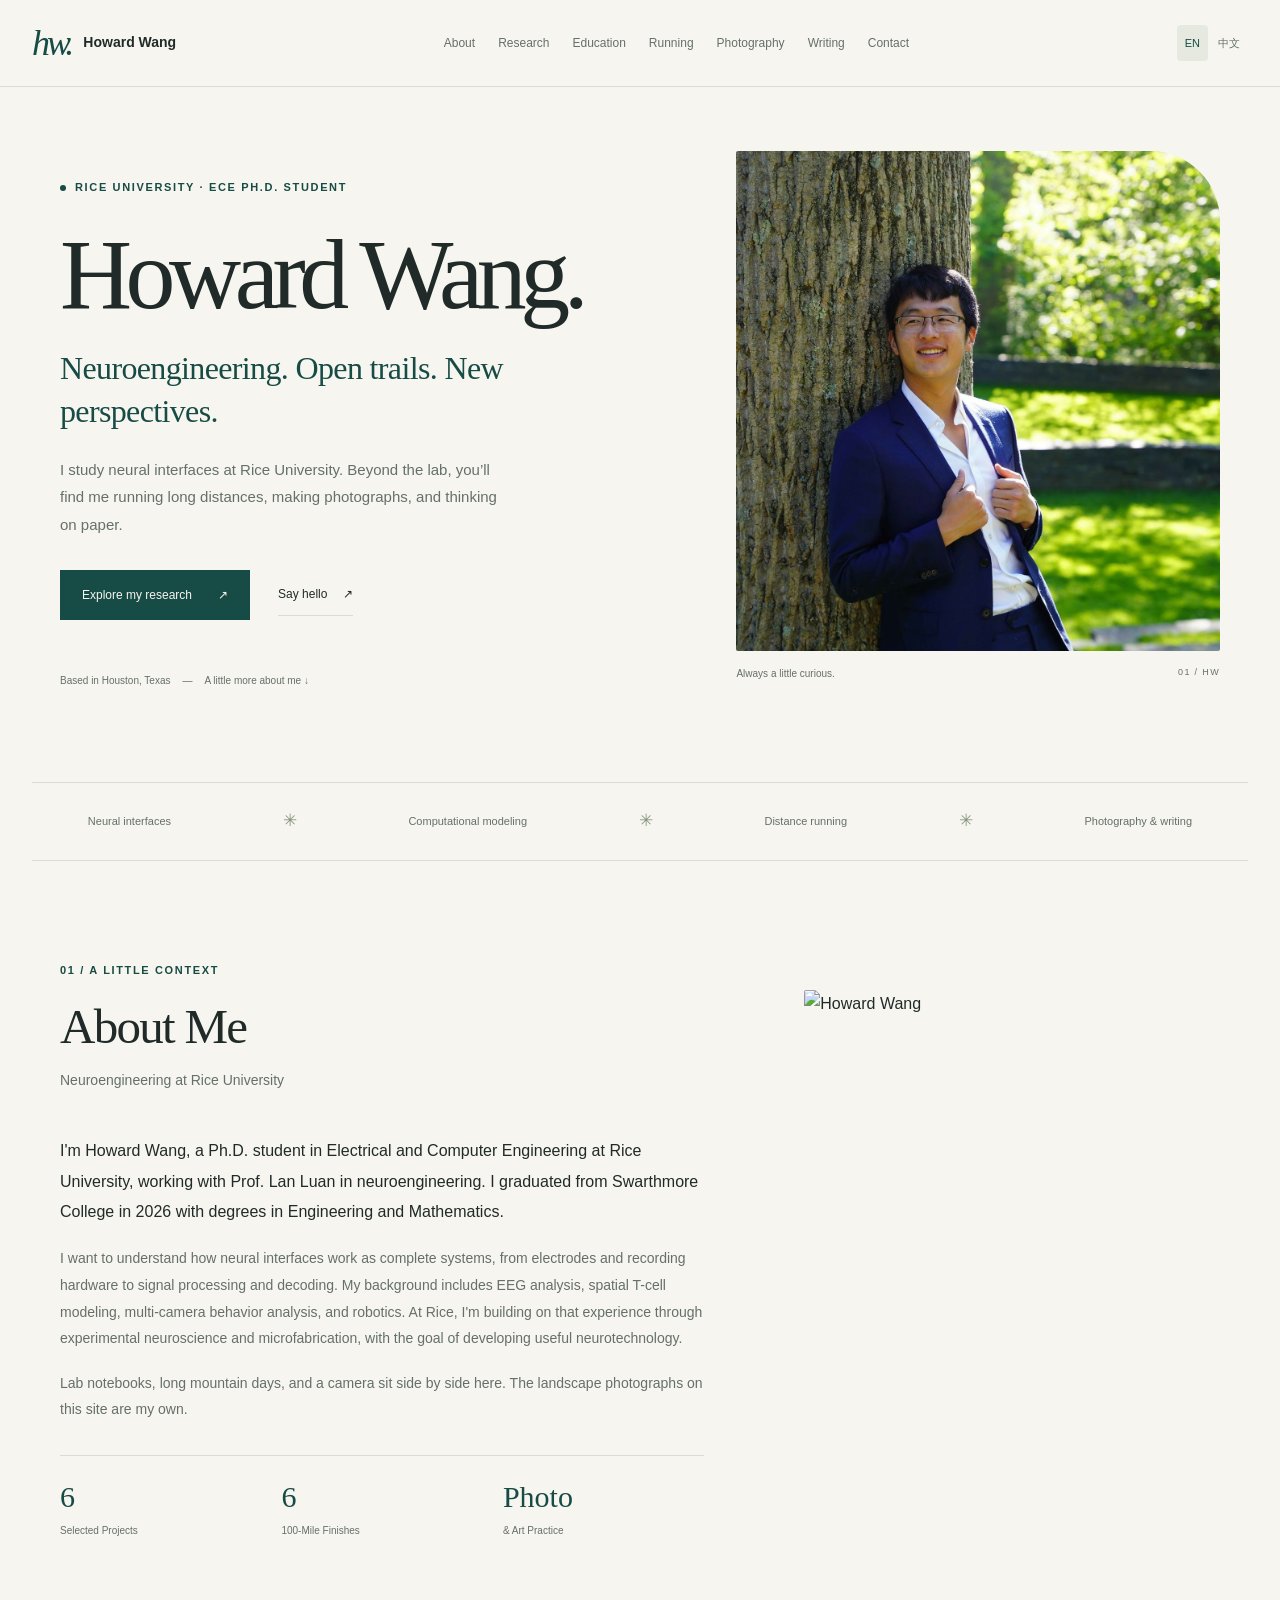
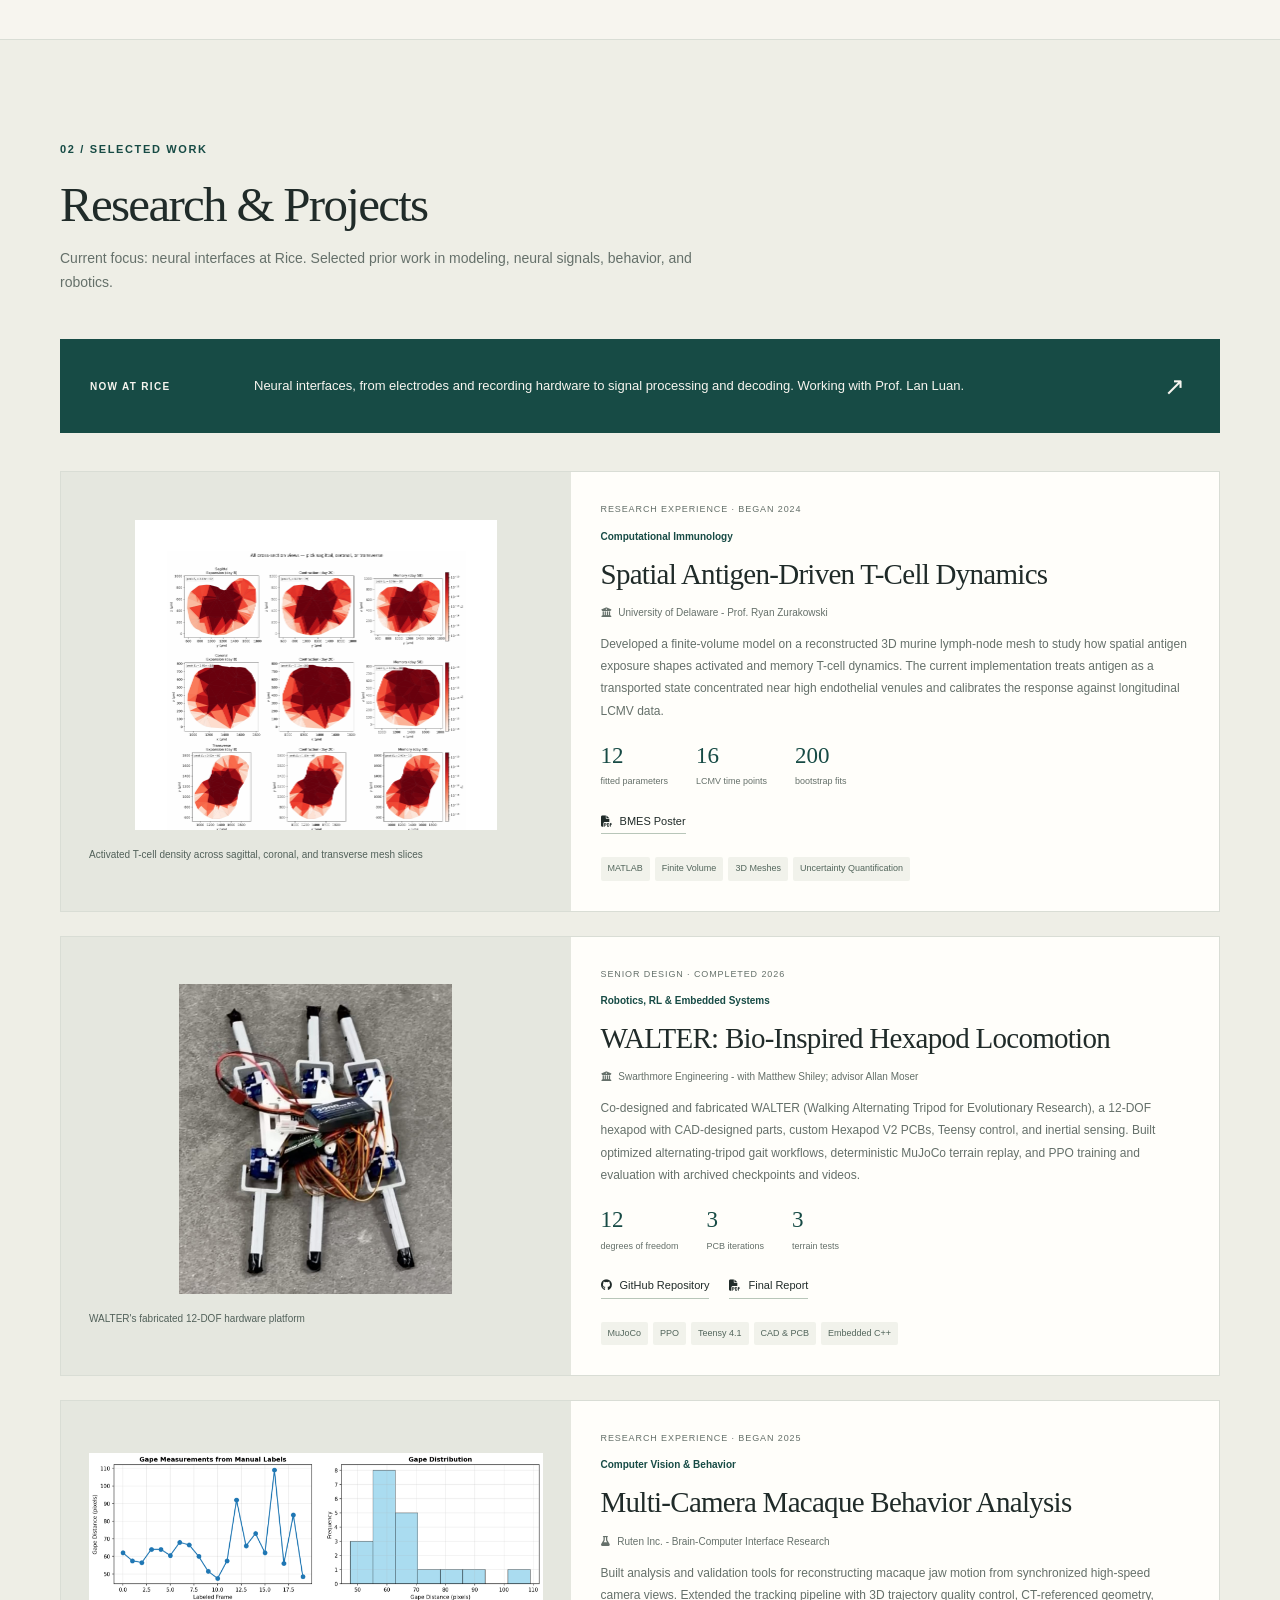
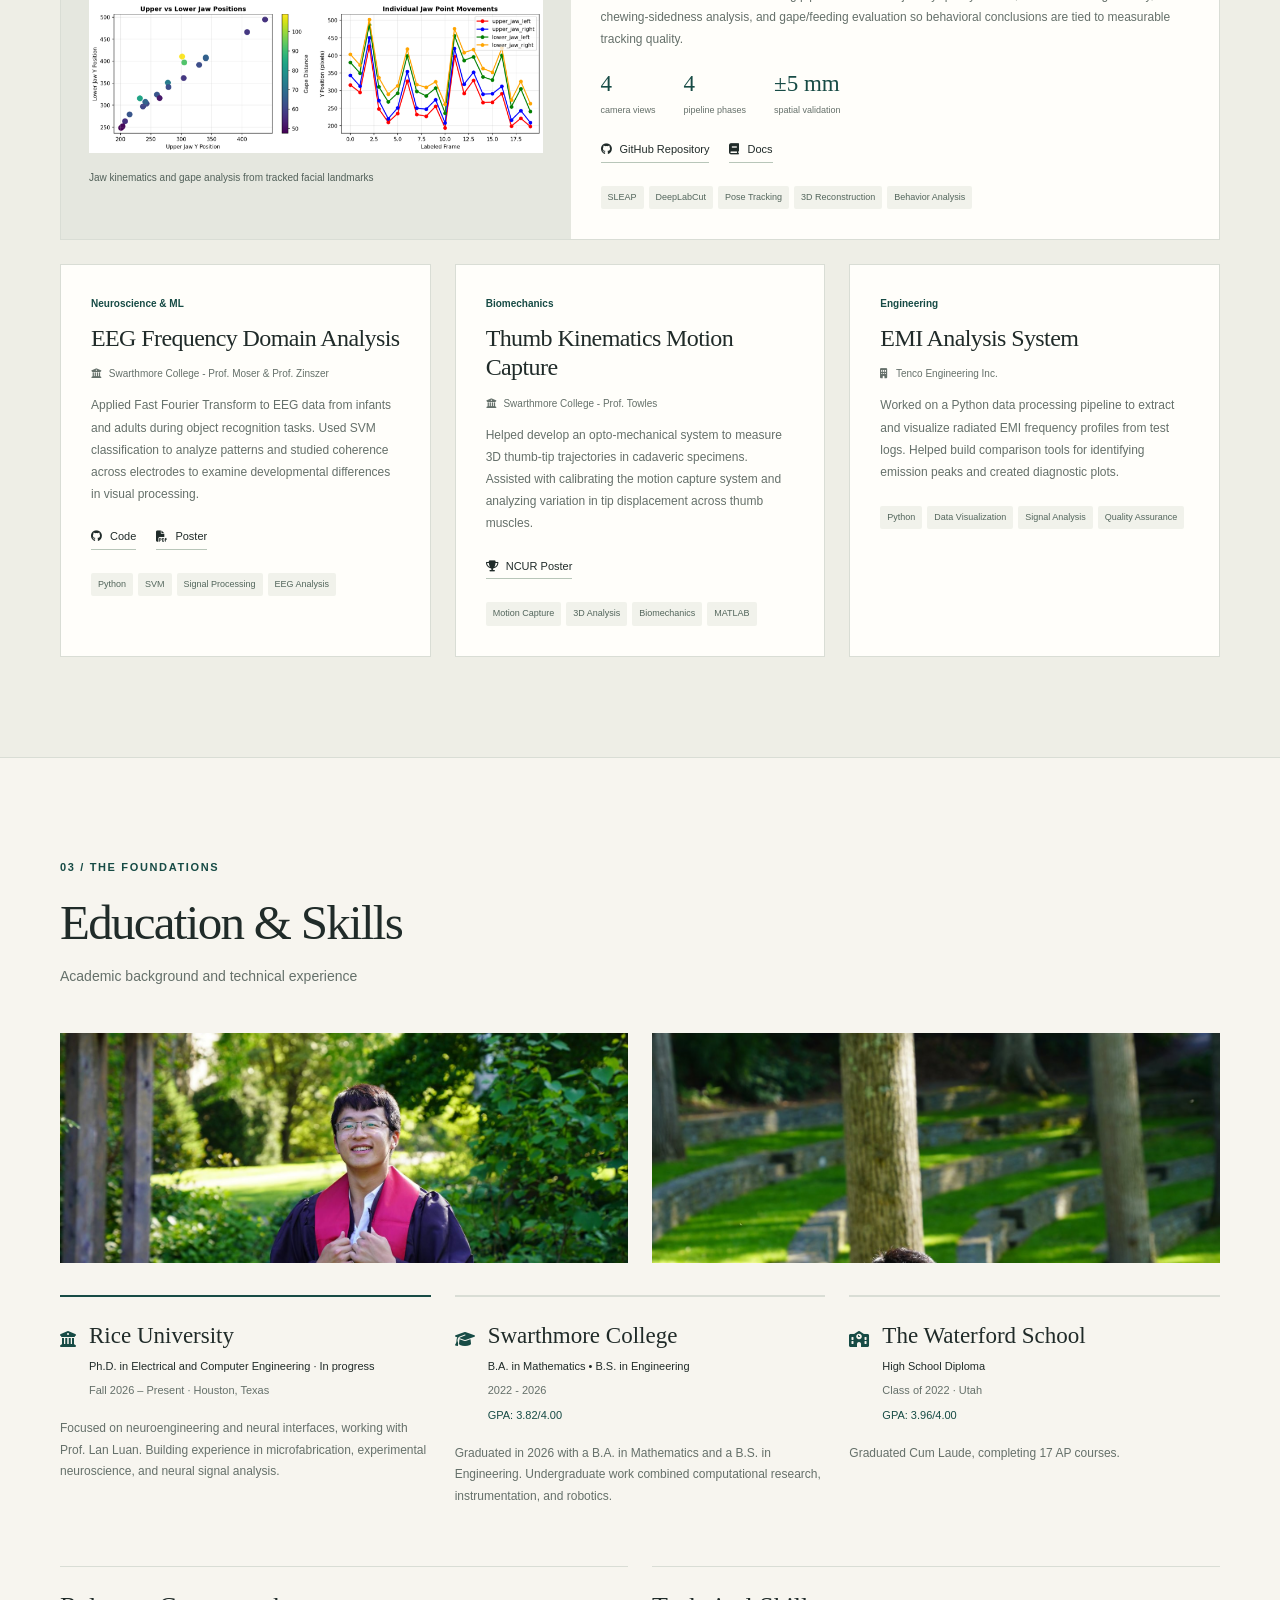
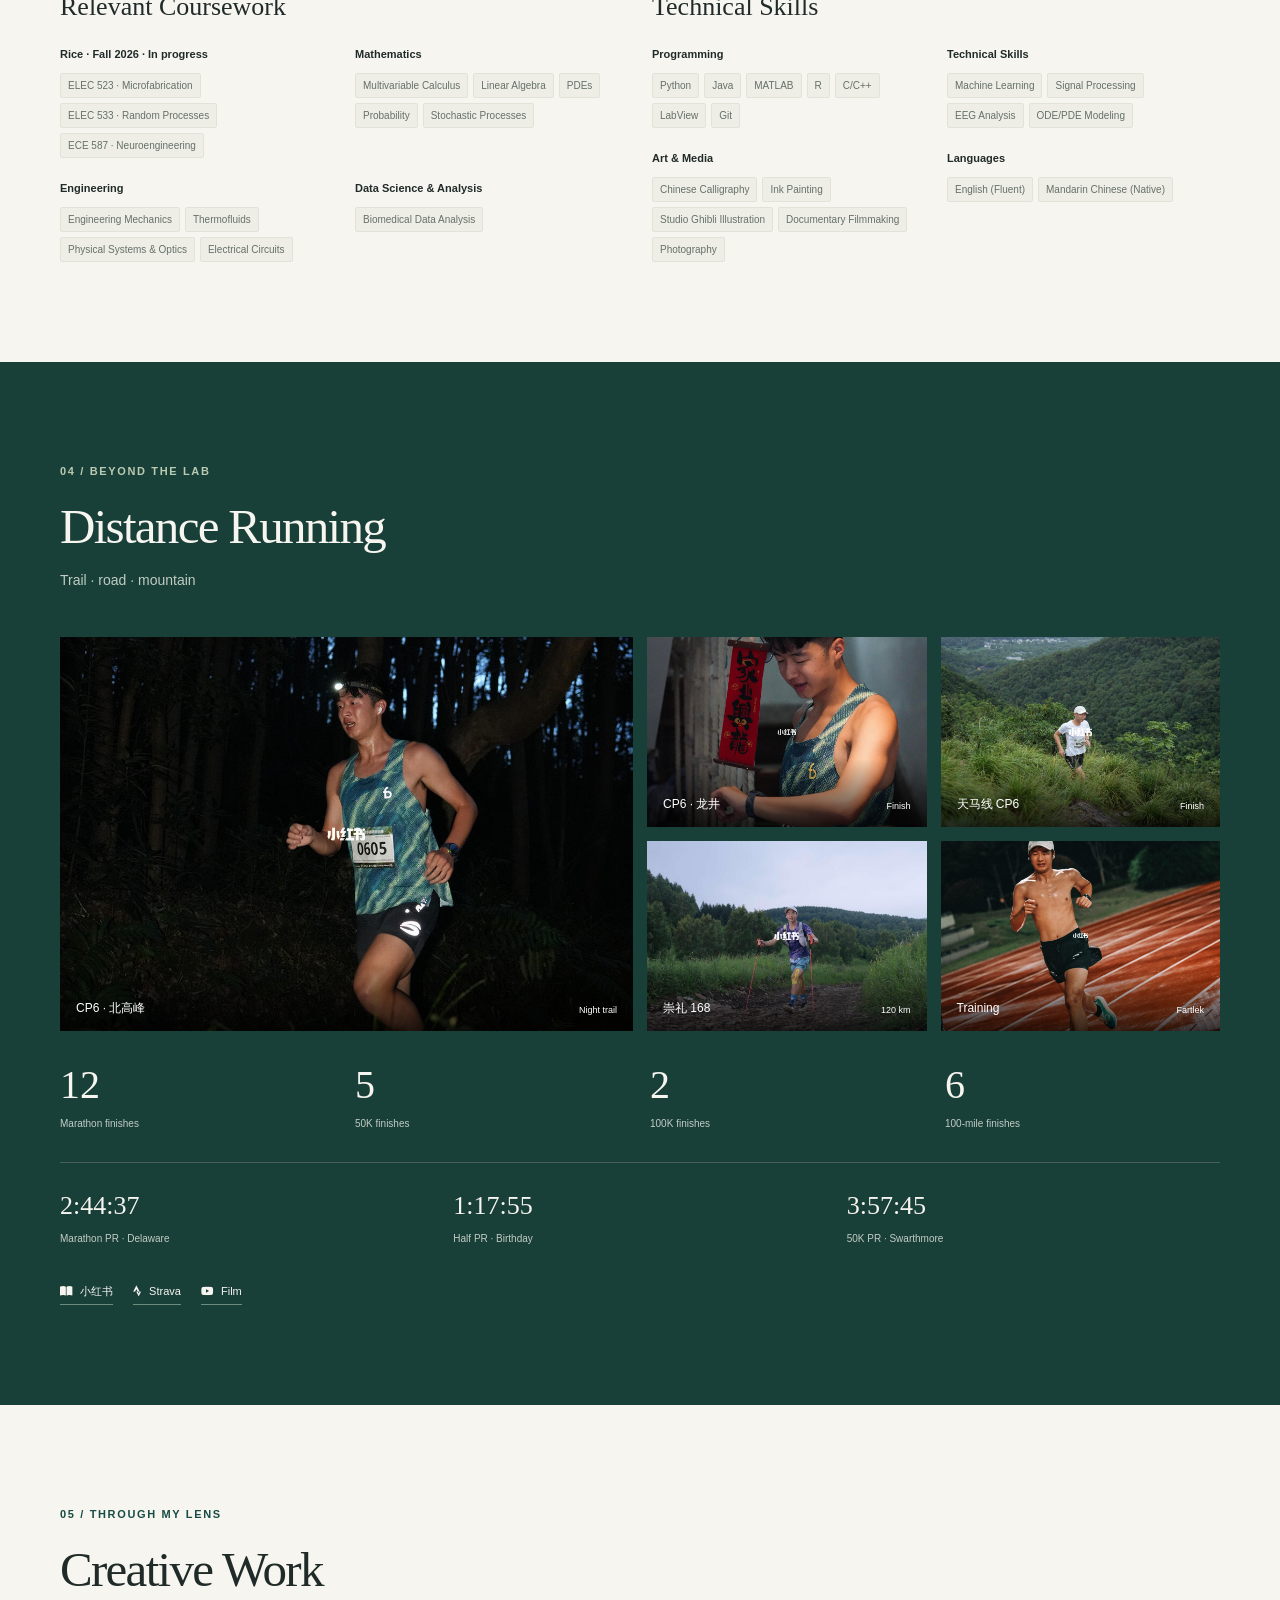
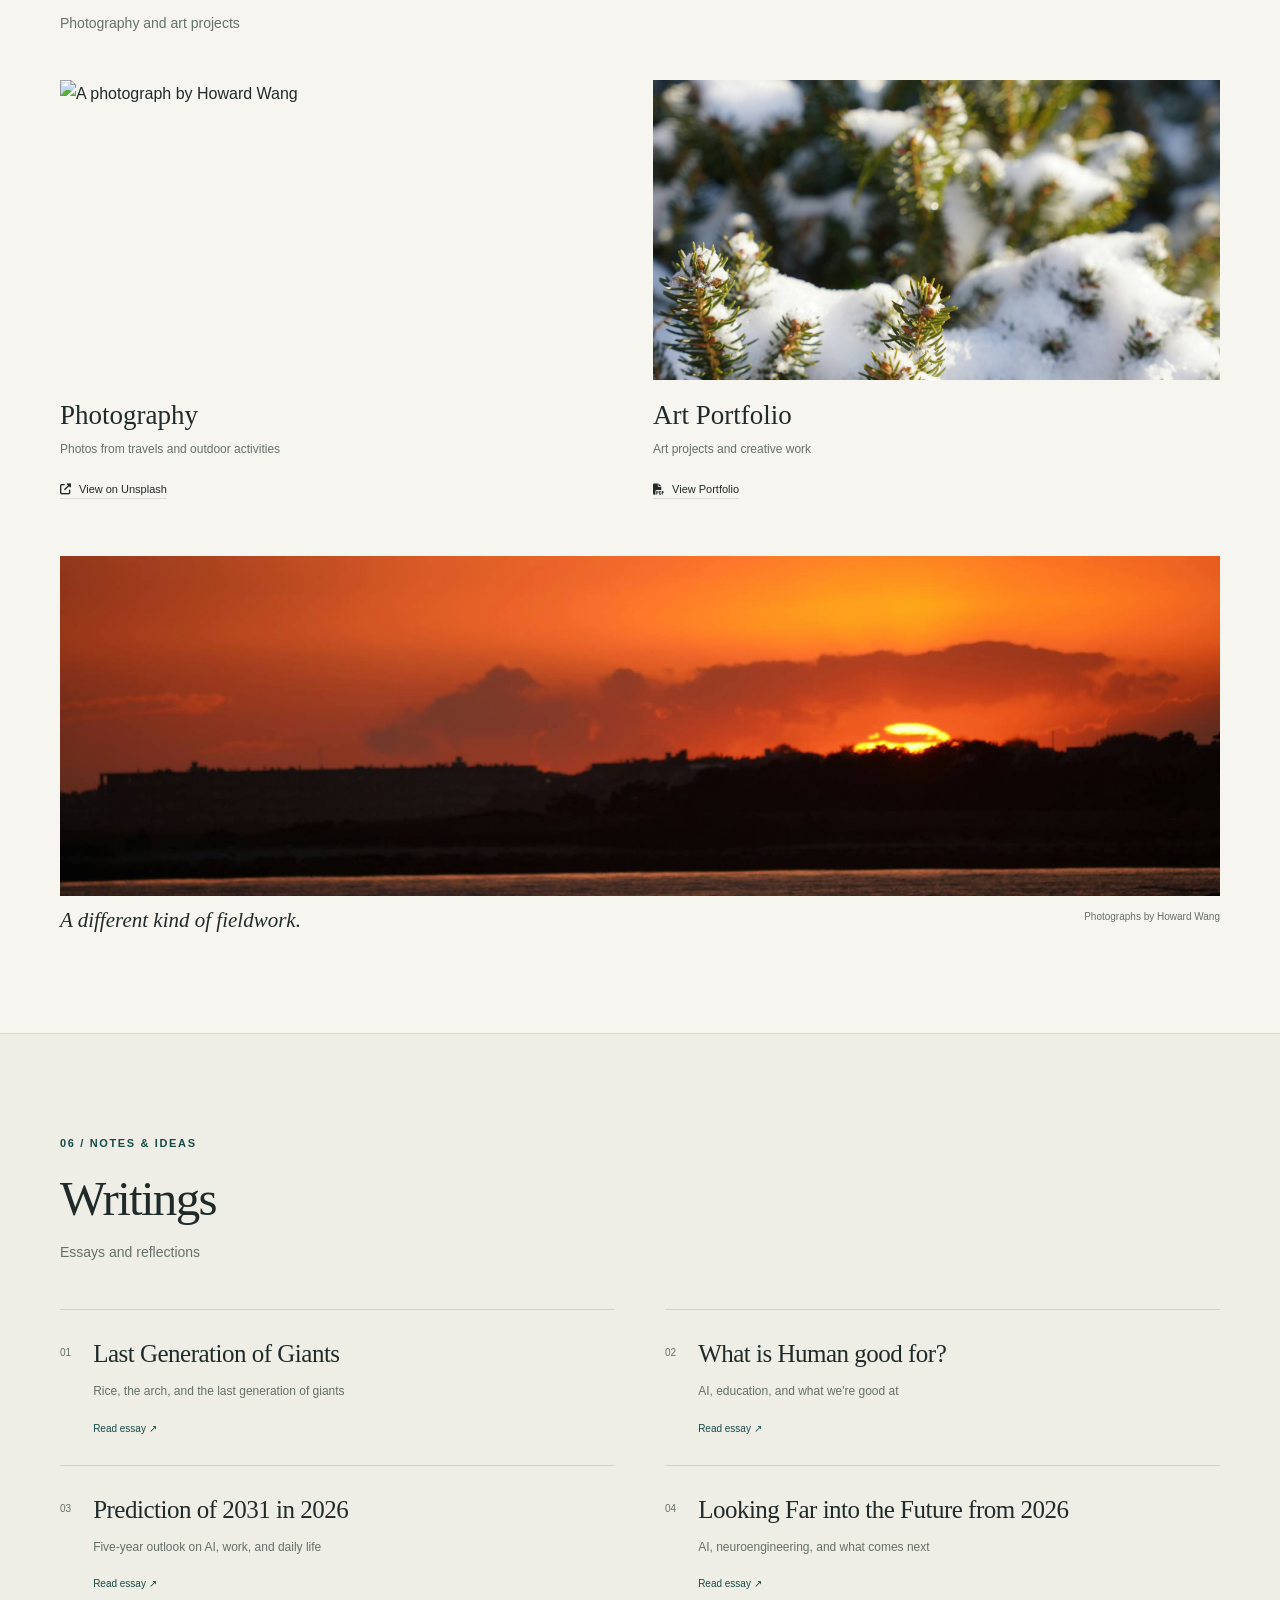
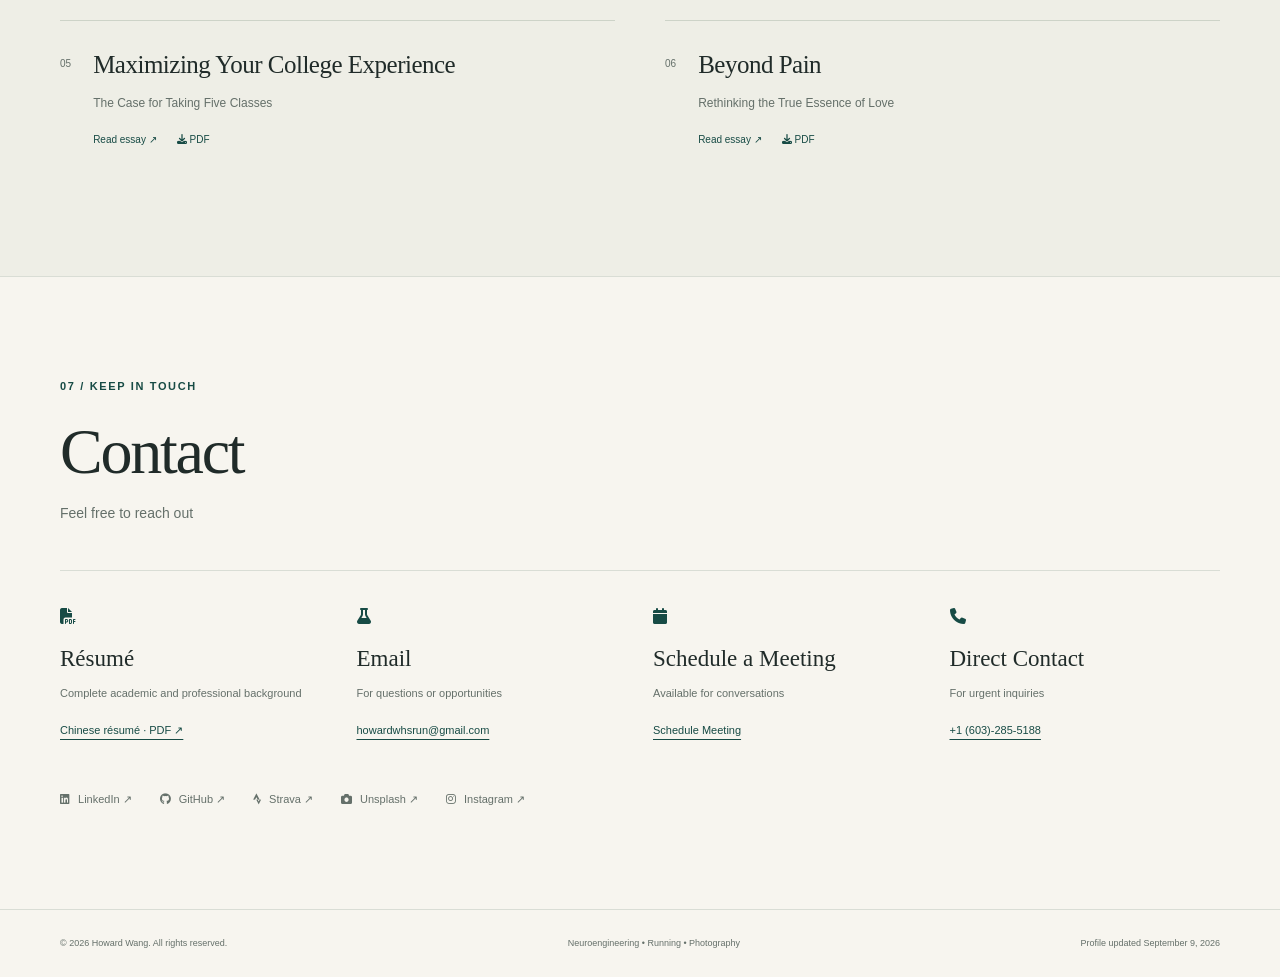
==== commit d9774553: "Refresh personal website design and fix navigation and article accessibility" ====
--- a/index.html
+++ b/index.html
@@ -1,19 +1,15 @@
 <!DOCTYPE html>
+
 <html lang="en">
-
 <head>
-  <meta charset="UTF-8" />
-  <meta name="viewport" content="width=device-width, initial-scale=1.0" />
-  <meta name="description"
-    content="Howard Wang is an Electrical and Computer Engineering Ph.D. student at Rice University, focused on neuroengineering and neural interfaces. Research, running, photography, and calligraphy." />
-  <title>Howard Wang - Neuroengineering | Rice University</title>
-  <link rel="canonical" href="https://howardwhsrun.github.io/main/" />
-  <link
-  href="https://fonts.googleapis.com/css2?family=Inter:wght@300;400;500;600;700;800&family=Space+Grotesk:wght@300;400;500;600;700&family=JetBrains+Mono:wght@400;500&display=swap"
-  rel="stylesheet" />
-  <link rel="stylesheet" href="https://cdnjs.cloudflare.com/ajax/libs/font-awesome/6.4.0/css/all.min.css" />
-  <link rel="stylesheet" href="assets/css/style.css?v=athletics-bg2" />
-  <script type="application/ld+json">
+<meta charset="utf-8"/>
+<meta content="width=device-width, initial-scale=1.0" name="viewport"/>
+<meta content="Howard Wang is an Electrical and Computer Engineering Ph.D. student at Rice University, focused on neuroengineering and neural interfaces. Research, running, photography, and calligraphy." name="description"/>
+<title>Howard Wang - Neuroengineering | Rice University</title>
+<link href="https://howardwhsrun.github.io/main/" rel="canonical"/>
+<link href="https://cdnjs.cloudflare.com/ajax/libs/font-awesome/6.4.0/css/all.min.css" rel="stylesheet"/>
+<link href="assets/css/style.css?v=20260913" rel="stylesheet"/>
+<script type="application/ld+json">
     {
       "@context": "https://schema.org",
       "@type": "Person",
@@ -35,906 +31,663 @@
       ]
     }
   </script>
-</head>
-
+<meta content="#f7f5ef" name="theme-color"/><meta content="website" property="og:type"/><meta content="Howard Wang — Neuroengineering &amp; Beyond" property="og:title"/><meta content="Neural interfaces at Rice University. Research, distance running, photography, and writing." property="og:description"/><meta content="https://howardwhsrun.github.io/main/" property="og:url"/><meta content="https://howardwhsrun.github.io/main/assets/images/portrait-tree.jpg" property="og:image"/><meta content="summary_large_image" name="twitter:card"/><link href="assets/images/favicon.svg" rel="icon" type="image/svg+xml"/></head>
 <body>
-  <a href="#home" class="skip-link">Skip to main content</a>
-  <!-- Loading Screen -->
-  <div id="loading-screen">
-    <div class="loader">
-      <div class="loader-text">Howard Wang</div>
-      <div class="loader-bar"></div>
-    </div>
-  </div>
-
-  <!-- Floating Contact Button -->
-  <div class="floating-contact">
-    <button class="contact-fab" id="contactFab" aria-label="Open contact options" aria-expanded="false">
-      <i class="fas fa-envelope"></i>
-    </button>
-    <div class="contact-options" id="contactOptions">
-      <a href="mailto:howardwhsrun@gmail.com" class="contact-option" aria-label="Send email">
-        <i class="fas fa-envelope"></i>
-        <span>Email</span>
-      </a>
-      <a href="tel:+16032855188" class="contact-option" aria-label="Call phone number">
-        <i class="fas fa-phone"></i>
-        <span>Call</span>
-      </a>
-      <a href="https://calendar.app.google/mt8KLWDTcDcMwxAH9" target="_blank" rel="noopener noreferrer"
-        class="contact-option" aria-label="Schedule a meeting on Google Calendar">
-        <i class="fas fa-calendar"></i>
-        <span>Schedule Meeting</span>
-      </a>
-      <a href="https://www.linkedin.com/in/howard-wang-00758320a/" target="_blank" rel="noopener noreferrer"
-        class="contact-option" aria-label="Visit LinkedIn profile">
-        <i class="fab fa-linkedin"></i>
-        <span>LinkedIn</span>
-      </a>
-    </div>
-  </div>
-
-  <!-- Navigation -->
-  <nav class="navbar" id="navbar">
-    <div class="nav-container">
-      <div class="nav-logo">
-        <span class="logo-text">Howard Wang</span>
-        <span class="logo-subtitle" data-en="Neuroengineering · Rice University" data-zh="神经工程 · 莱斯大学">Neuroengineering · Rice University</span>
-      </div>
-      <ul class="nav-menu" id="navMenu">
-        <li><a href="#home" class="nav-link" data-en="Home" data-zh="首页">Home</a></li>
-        <li><a href="#about" class="nav-link" data-en="About" data-zh="关于">About</a></li>
-        <li><a href="#research" class="nav-link" data-en="Research" data-zh="研究">Research</a></li>
-        <li><a href="#education" class="nav-link" data-en="Education" data-zh="教育">Education</a></li>
-        <li><a href="#athletics" class="nav-link" data-en="Athletics" data-zh="体育">Athletics</a></li>
-        <li><a href="#portfolio" class="nav-link" data-en="Portfolio" data-zh="作品集">Portfolio</a></li>
-        <li><a href="#blog" class="nav-link" data-en="Blog" data-zh="随笔">Blog</a></li>
-        <li><a href="#contact" class="nav-link" data-en="Contact" data-zh="联系">Contact</a></li>
-      </ul>
-      <div class="nav-controls">
-        <div class="language-switcher" role="group" aria-label="Language selection">
-          <button class="language-toggle active" data-lang="en" aria-label="Switch to English">EN</button>
-          <button class="language-toggle" data-lang="zh" aria-label="Switch to Chinese">中文</button>
-        </div>
-        <button class="hamburger" id="hamburger" aria-label="Toggle navigation menu" aria-expanded="false">
-          <span></span>
-          <span></span>
-          <span></span>
-        </button>
-      </div>
-    </div>
-  </nav>
-
-  <!-- Hero Section - Engineering Focus with Photography Background -->
-  <section id="home" class="hero-section fullscreen-bg">
-    <div class="hero-bg-slider">
-      <div class="hero-slide active" style="background-image: url('assets/images/dramatic-sunset.jpg')"></div>
-      <div class="hero-slide" style="background-image: url('assets/images/golden-field.jpg')"></div>
-      <div class="hero-slide" style="background-image: url('assets/images/sunset-ocean.jpg')"></div>
-      <div class="hero-slide" style="background-image: url('assets/images/desert-landscape.jpg')"></div>
-    </div>
-    <div class="hero-overlay-dark"></div>
-    <div class="hero-content-center">
-      <div class="hero-text-center">
-        <h1 class="hero-title-large">
-          <span class="title-line-main" data-en="Howard Wang" data-zh="王淏生">Howard Wang</span>
-        </h1>
-        <div class="hero-subtitle-large">
-          <div class="subtitle-carousel">
-            <span class="subtitle-item active" data-en="Rice ECE Ph.D. Student"
-              data-zh="莱斯大学电子与计算机工程博士生">Rice ECE Ph.D. Student</span>
-            <span class="subtitle-item" data-en="Neuroengineering & Neural Interfaces" data-zh="神经工程与神经接口">Neuroengineering & Neural Interfaces</span>
-            <span class="subtitle-item" data-en="Distance Runner" data-zh="长跑运动员">Distance Runner</span>
-            <span class="subtitle-item" data-en="Photography Enthusiast" data-zh="摄影爱好者">Photography Enthusiast</span>
-          </div>
-        </div>
-        <div class="hero-photography-credit">
-          <p class="photography-note" data-en="Background photography by Howard Wang" data-zh="背景摄影作品由王淏生拍摄">Background
-            photography by Howard Wang</p>
-        </div>
-        <div class="hero-cta-center">
-          <a href="#research" class="cta-button primary-large" data-en="View Research" data-zh="查看研究">View Research</a>
-          <a href="#contact" class="cta-button secondary-large" data-en="Get In Touch" data-zh="联系我">Get In Touch</a>
-        </div>
-      </div>
-      <div class="scroll-indicator">
-        <div class="scroll-text" data-en="Scroll to explore" data-zh="滚动探索">Scroll to explore</div>
-        <div class="scroll-arrow">
-          <i class="fas fa-chevron-down"></i>
-        </div>
-      </div>
-    </div>
-  </section>
-
-  <!-- About Section - Engineering Focus -->
-  <section id="about" class="about-section fullscreen-bg">
-    <div class="section-bg-full" style="background-image: url('assets/images/coyote-landscape.jpg')"></div>
-    <div class="section-overlay-gradient"></div>
-    <div class="container-full">
-      <div class="content-split">
-        <div class="content-left">
-          <div class="section-header-large">
-            <h2 class="section-title-large" data-en="About Me" data-zh="关于我">About Me</h2>
-            <p class="section-subtitle-large" data-en="Neuroengineering at Rice University" data-zh="莱斯大学神经工程">
+<a class="skip-link" href="#main-content">Skip to main content</a>
+<!-- Loading Screen -->
+<!-- Floating Contact Button -->
+<!-- Navigation -->
+<nav aria-label="Main navigation" class="navbar" id="navbar">
+<div class="nav-container">
+<a aria-label="Howard Wang, home" class="nav-logo" href="#home"><span aria-hidden="true" class="logo-mark">hw.</span><span class="logo-text">Howard Wang</span></a>
+<ul class="nav-menu" id="navMenu">
+<li><a class="nav-link" data-en="About" data-zh="关于" href="#about">About</a></li>
+<li><a class="nav-link" data-en="Research" data-zh="研究" href="#research">Research</a></li>
+<li><a class="nav-link" data-en="Education" data-zh="教育" href="#education">Education</a></li>
+<li><a class="nav-link" data-en="Running" data-zh="跑步" href="#athletics">Running</a></li>
+<li><a class="nav-link" data-en="Photography" data-zh="摄影" href="#portfolio">Photography</a></li>
+<li><a class="nav-link" data-en="Writing" data-zh="随笔" href="#blog">Writing</a></li>
+<li><a class="nav-link" data-en="Contact" data-zh="联系" href="#contact">Contact</a></li>
+</ul>
+<div class="nav-controls">
+<div aria-label="Language selection" class="language-switcher" role="group">
+<button aria-label="Switch to English" class="language-toggle active" data-lang="en" type="button">EN</button>
+<button aria-label="Switch to Chinese" class="language-toggle" data-lang="zh" type="button">中文</button>
+</div>
+<button aria-controls="navMenu" aria-expanded="false" aria-label="Toggle navigation menu" class="hamburger" id="hamburger" type="button">
+<span></span>
+<span></span>
+<span></span>
+</button>
+</div>
+</div>
+</nav><main id="main-content" tabindex="-1"><section class="hero-section" id="home">
+<div class="hero-copy">
+<p class="eyebrow"><span aria-hidden="true" class="status-dot"></span><span data-en="RICE UNIVERSITY · ECE PH.D. STUDENT" data-zh="莱斯大学 · 电子与计算机工程博士生">RICE UNIVERSITY · ECE PH.D. STUDENT</span></p>
+<h1 data-en="Howard Wang." data-zh="王淏生。">Howard Wang.</h1>
+<p class="hero-intro" data-en="Neuroengineering. Open trails. New perspectives." data-zh="探索神经工程，奔赴山野，发现新的视角。">Neuroengineering. Open trails. New perspectives.</p>
+<p class="hero-description" data-en="I study neural interfaces at Rice University. Beyond the lab, you’ll find me running long distances, making photographs, and thinking on paper." data-zh="我在莱斯大学研究神经接口。在实验室之外，我热爱长跑、摄影，也用文字记录思考。">I study neural interfaces at Rice University. Beyond the lab, you’ll find me running long distances, making photographs, and thinking on paper.</p>
+<div class="hero-actions"><a class="button primary" href="#research"><span data-en="Explore my research" data-zh="探索我的研究">Explore my research</span><span aria-hidden="true">↗</span></a><a class="text-link" href="#contact"><span data-en="Say hello" data-zh="联系我">Say hello</span><span aria-hidden="true">↗</span></a></div>
+<div class="hero-location"><span data-en="Based in Houston, Texas" data-zh="现居得克萨斯州休斯敦">Based in Houston, Texas</span><span aria-hidden="true">—</span><a data-en="A little more about me ↓" data-zh="更多关于我的故事 ↓" href="#about">A little more about me ↓</a></div>
+</div>
+<figure class="hero-portrait"><img alt="Howard Wang standing beside a tree in a blue suit" decoding="async" fetchpriority="high" height="1800" src="assets/images/portrait-tree.jpg" width="1200"/><figcaption><span data-en="Always a little curious." data-zh="始终怀有好奇。">Always a little curious.</span><span aria-hidden="true">01 / HW</span></figcaption></figure>
+</section><div aria-label="Areas of interest" class="interest-strip"><span data-en="Neural interfaces" data-zh="神经接口">Neural interfaces</span><span aria-hidden="true">✳</span><span data-en="Computational modeling" data-zh="计算建模">Computational modeling</span><span aria-hidden="true">✳</span><span data-en="Distance running" data-zh="长跑">Distance running</span><span aria-hidden="true">✳</span><span data-en="Photography &amp; writing" data-zh="摄影与写作">Photography &amp; writing</span></div><section class="about-section fullscreen-bg" id="about">
+<div class="container-full">
+<div class="content-split">
+<div class="content-left">
+<div class="section-header-large"><p class="eyebrow section-index" data-en="01 / A LITTLE CONTEXT" data-zh="01 / 关于我">01 / A LITTLE CONTEXT</p>
+<h2 class="section-title-large" data-en="About Me" data-zh="关于我">About Me</h2>
+<p class="section-subtitle-large" data-en="Neuroengineering at Rice University" data-zh="莱斯大学神经工程">
               Neuroengineering at Rice University</p>
-          </div>
-
-          <div class="about-story-large">
-            <p class="story-text-large"
-              data-en="I'm Howard Wang, a Ph.D. student in Electrical and Computer Engineering at Rice University, working with Prof. Lan Luan in neuroengineering. I graduated from Swarthmore College in 2026 with degrees in Engineering and Mathematics."
-              data-zh="我是王淏生，莱斯大学电子与计算机工程博士生，正在与Lan Luan教授开展神经工程方面的研究。我于2026年毕业于斯沃斯莫尔学院，获得工程与数学学位。">I'm Howard Wang, a Ph.D. student in Electrical and Computer Engineering at Rice University, working with Prof. Lan Luan in neuroengineering. I graduated from Swarthmore College in 2026 with degrees in Engineering and Mathematics.</p>
-
-            <p class="story-text-large"
-              data-en="I want to understand how neural interfaces work as complete systems, from electrodes and recording hardware to signal processing and decoding. My background includes EEG analysis, spatial T-cell modeling, multi-camera behavior analysis, and robotics. At Rice, I'm building on that experience through experimental neuroscience and microfabrication, with the goal of developing useful neurotechnology."
-              data-zh="我希望从完整系统的角度理解神经接口：从电极与记录硬件，到信号处理与解码。我过去的工作涉及EEG分析、空间T细胞建模、多相机行为分析与机器人技术。在莱斯大学，我正通过实验神经科学与微加工继续拓展这些经验，希望开发能够实际应用的神经技术。">I want to understand how neural interfaces work as complete systems, from electrodes and recording hardware to signal processing and decoding. My background includes EEG analysis, spatial T-cell modeling, multi-camera behavior analysis, and robotics. At Rice, I'm building on that experience through experimental neuroscience and microfabrication, with the goal of developing useful neurotechnology.</p>
-
-            <p class="story-text-large"
-              data-en="Lab notebooks, long mountain days, and a camera sit side by side here. The backgrounds on this site are photographs I made on the road and on trail."
-              data-zh="实验记录、山地长跑与摄影在这里并肩呈现。网站背景图均来自我在旅途与山径上拍摄的照片。">Lab notebooks, long mountain days, and a camera sit side by side here. The backgrounds on this site are photographs I made on the road and on trail.</p>
-          </div>
-
-          <div class="stats-showcase facet-links" role="navigation" aria-label="Explore facets">
-            <a class="stat-item facet-link" href="#research">
-              <span class="stat-number">6</span>
-              <span class="stat-label" data-en="Selected Projects" data-zh="精选项目">Selected Projects</span>
-            </a>
-            <a class="stat-item facet-link" href="#athletics">
-              <span class="stat-number">6</span>
-              <span class="stat-label" data-en="100-Mile Finishes" data-zh="百英里完赛">100-Mile Finishes</span>
-            </a>
-            <a class="stat-item facet-link" href="#portfolio">
-              <span class="stat-number" data-en="Photo" data-zh="摄影">Photo</span>
-              <span class="stat-label" data-en="&amp; Art Practice" data-zh="与艺术实践">&amp; Art Practice</span>
-            </a>
-          </div>
-        </div>
-
-        <div class="content-right">
-          <div class="profile-image-large">
-            <img src="assets/images/Howard-Wang.jpg" alt="Howard Wang" class="profile-img" loading="lazy" />
-            <div class="image-frame"></div>
-          </div>
-          <div class="profile-image-secondary">
-            <img src="assets/images/portrait-tree.jpg" alt="Howard Wang" class="profile-img-secondary" loading="lazy" />
-          </div>
-        </div>
-      </div>
-    </div>
-  </section>
-
-  <!-- Research Section - Primary Focus -->
-  <section id="research" class="research-section fullscreen-bg">
-    <div class="section-bg-full" style="background-image: url('assets/images/winter-pine.jpg')"></div>
-    <div class="section-overlay-light"></div>
-    <div class="container-full">
-      <div class="section-header-center">
-        <h2 class="section-title-large" data-en="Research & Projects" data-zh="研究与项目">Research & Projects</h2>
-        <p class="section-subtitle-large"
-          data-en="Current focus: neural interfaces at Rice. Selected prior work in modeling, neural signals, behavior, and robotics."
-          data-zh="当前方向：莱斯大学神经接口研究。以下为建模、神经信号、行为分析与机器人方面的部分既往工作。">Current focus: neural interfaces at Rice. Selected prior work in modeling, neural signals, behavior, and robotics.</p>
-      </div>
-
-      <div class="research-grid-enhanced">
-        <article class="research-card-featured project-spotlight">
-          <figure class="project-media">
-            <img src="assets/images/ud-t-cell-spatial-model.png"
-              alt="Cross-sections of modeled activated T-cell density across a three-dimensional lymph node mesh"
-              loading="lazy" />
-            <figcaption data-en="Activated T-cell density across sagittal, coronal, and transverse mesh slices"
-              data-zh="矢状面、冠状面与横断面网格中的活化T细胞密度">Activated T-cell density across sagittal, coronal, and transverse mesh slices</figcaption>
-          </figure>
-          <div class="research-content-center">
-            <div class="project-status" data-en="RESEARCH EXPERIENCE · BEGAN 2024"
-              data-zh="研究经历 · 始于2024年">RESEARCH EXPERIENCE · BEGAN 2024</div>
-            <div class="research-category-tag featured">Computational Immunology</div>
-            <h3 data-en="Spatial Antigen-Driven T-Cell Dynamics" data-zh="空间抗原驱动的T细胞动力学">Spatial Antigen-Driven T-Cell Dynamics</h3>
-            <p class="research-collab">
-              <i class="fas fa-university"></i>
-              <span data-en="University of Delaware - Prof. Ryan Zurakowski"
-                data-zh="特拉华大学 - Ryan Zurakowski教授">University of Delaware - Prof. Ryan Zurakowski</span>
-            </p>
-            <p class="research-description"
-              data-en="Developed a finite-volume model on a reconstructed 3D murine lymph-node mesh to study how spatial antigen exposure shapes activated and memory T-cell dynamics. The current implementation treats antigen as a transported state concentrated near high endothelial venules and calibrates the response against longitudinal LCMV data."
-              data-zh="在重建的小鼠淋巴结三维网格上开发有限体积模型，研究空间抗原暴露如何影响活化与记忆T细胞动力学。当前模型将抗原视为靠近高内皮微静脉富集的传输状态，并使用纵向LCMV数据进行校准。">Developed a finite-volume model on a reconstructed 3D murine lymph-node mesh to study how spatial antigen exposure shapes activated and memory T-cell dynamics. The current implementation treats antigen as a transported state concentrated near high endothelial venules and calibrates the response against longitudinal LCMV data.</p>
-            <div class="project-metrics" aria-label="Project highlights">
-              <div><strong>12</strong><span data-en="fitted parameters" data-zh="拟合参数">fitted parameters</span></div>
-              <div><strong>16</strong><span data-en="LCMV time points" data-zh="LCMV时间点">LCMV time points</span></div>
-              <div><strong>200</strong><span data-en="bootstrap fits" data-zh="自助法拟合">bootstrap fits</span></div>
-            </div>
-            <div class="research-links-center">
-              <a href="assets/documents/BMES Poster copy.pdf" target="_blank" rel="noopener noreferrer"
-                class="research-link-large" aria-label="View BMES poster PDF">
-                <i class="fas fa-file-pdf"></i> BMES Poster
-              </a>
-            </div>
-            <div class="research-tech-stack">
-              <span class="tech-tag">MATLAB</span>
-              <span class="tech-tag">Finite Volume</span>
-              <span class="tech-tag">3D Meshes</span>
-              <span class="tech-tag">Uncertainty Quantification</span>
-            </div>
-          </div>
-        </article>
-
-        <article class="research-card-large project-spotlight project-spotlight-reverse">
-          <figure class="project-media">
-            <img src="assets/images/walter-hexapod-hardware.jpg"
-              alt="WALTER, a white 3D-printed six-legged robot with servo motors and onboard electronics"
-              loading="lazy" />
-            <figcaption data-en="WALTER's fabricated 12-DOF hardware platform"
-              data-zh="WALTER十二自由度实体硬件平台">WALTER's fabricated 12-DOF hardware platform</figcaption>
-          </figure>
-          <div class="research-content-center">
-            <div class="project-status" data-en="SENIOR DESIGN · COMPLETED 2026"
-              data-zh="毕业设计 · 2026年完成">SENIOR DESIGN · COMPLETED 2026</div>
-            <div class="research-category-tag">Robotics, RL & Embedded Systems</div>
-            <h3 data-en="WALTER: Bio-Inspired Hexapod Locomotion" data-zh="WALTER：仿生六足机器人运动">WALTER: Bio-Inspired Hexapod Locomotion</h3>
-            <p class="research-collab">
-              <i class="fas fa-university"></i>
-              <span data-en="Swarthmore Engineering - with Matthew Shiley; advisor Allan Moser"
-                data-zh="斯沃斯莫尔工程系 - 与Matthew Shiley合作；导师Allan Moser">Swarthmore Engineering - with Matthew Shiley; advisor Allan Moser</span>
-            </p>
-            <p class="research-description"
-              data-en="Co-designed and fabricated WALTER (Walking Alternating Tripod for Evolutionary Research), a 12-DOF hexapod with CAD-designed parts, custom Hexapod V2 PCBs, Teensy control, and inertial sensing. Built optimized alternating-tripod gait workflows, deterministic MuJoCo terrain replay, and PPO training and evaluation with archived checkpoints and videos."
-              data-zh="共同设计并制造WALTER（进化研究交替三足步行机器人）：一台配有CAD设计部件、定制Hexapod V2电路板、Teensy控制器与惯性传感器的十二自由度六足机器人。完成交替三足步态优化流程、MuJoCo多地形确定性回放，以及带有存档模型与视频的PPO训练和评估。">Co-designed and fabricated WALTER (Walking Alternating Tripod for Evolutionary Research), a 12-DOF hexapod with CAD-designed parts, custom Hexapod V2 PCBs, Teensy control, and inertial sensing. Built optimized alternating-tripod gait workflows, deterministic MuJoCo terrain replay, and PPO training and evaluation with archived checkpoints and videos.</p>
-            <div class="project-metrics" aria-label="Project highlights">
-              <div><strong>12</strong><span data-en="degrees of freedom" data-zh="自由度">degrees of freedom</span></div>
-              <div><strong>3</strong><span data-en="PCB iterations" data-zh="电路板迭代">PCB iterations</span></div>
-              <div><strong>3</strong><span data-en="terrain tests" data-zh="地形测试">terrain tests</span></div>
-            </div>
-            <div class="research-links-center">
-              <a href="https://github.com/HowardWHSrun/WALTER" target="_blank" rel="noopener noreferrer"
-                class="research-link-large" aria-label="View WALTER repository on GitHub">
-                <i class="fab fa-github"></i> GitHub Repository
-              </a>
-              <a href="assets/documents/WALTER E90 Final Report.pdf" target="_blank" rel="noopener noreferrer"
-                class="research-link-large" aria-label="View WALTER E90 final report PDF">
-                <i class="fas fa-file-pdf"></i> Final Report
-              </a>
-            </div>
-            <div class="research-tech-stack">
-              <span class="tech-tag">MuJoCo</span>
-              <span class="tech-tag">PPO</span>
-              <span class="tech-tag">Teensy 4.1</span>
-              <span class="tech-tag">CAD & PCB</span>
-              <span class="tech-tag">Embedded C++</span>
-            </div>
-          </div>
-        </article>
-
-        <article class="research-card-large project-spotlight">
-          <figure class="project-media">
-            <img src="assets/images/ruten-macaque-jaw-analysis.png"
-              alt="Plots showing macaque gape measurements, jaw positions, and individual landmark trajectories"
-              loading="lazy" />
-            <figcaption data-en="Jaw kinematics and gape analysis from tracked facial landmarks"
-              data-zh="基于面部关键点追踪的下颌运动学与张口分析">Jaw kinematics and gape analysis from tracked facial landmarks</figcaption>
-          </figure>
-          <div class="research-content-center">
-            <div class="project-status" data-en="RESEARCH EXPERIENCE · BEGAN 2025"
-              data-zh="研究经历 · 始于2025年">RESEARCH EXPERIENCE · BEGAN 2025</div>
-            <div class="research-category-tag">Computer Vision & Behavior</div>
-            <h3 data-en="Multi-Camera Macaque Behavior Analysis" data-zh="多相机猕猴行为分析">Multi-Camera Macaque Behavior Analysis</h3>
-            <p class="research-collab">
-              <i class="fas fa-flask"></i>
-              <span data-en="Ruten Inc. - Brain-Computer Interface Research"
-                data-zh="Ruten公司 - 脑机接口研究">Ruten Inc. - Brain-Computer Interface Research</span>
-            </p>
-            <p class="research-description"
-              data-en="Built analysis and validation tools for reconstructing macaque jaw motion from synchronized high-speed camera views. Extended the tracking pipeline with 3D trajectory quality control, CT-referenced geometry, chewing-sidedness analysis, and gape/feeding evaluation so behavioral conclusions are tied to measurable tracking quality."
-              data-zh="开发分析与验证工具，从同步高速相机画面中重建猕猴下颌运动。扩展追踪流程，加入三维轨迹质量控制、CT参考几何、咀嚼侧偏分析以及张口与进食评估，使行为结论建立在可量化的追踪质量之上。">Built analysis and validation tools for reconstructing macaque jaw motion from synchronized high-speed camera views. Extended the tracking pipeline with 3D trajectory quality control, CT-referenced geometry, chewing-sidedness analysis, and gape/feeding evaluation so behavioral conclusions are tied to measurable tracking quality.</p>
-            <div class="project-metrics" aria-label="Project highlights">
-              <div><strong>4</strong><span data-en="camera views" data-zh="相机视角">camera views</span></div>
-              <div><strong>4</strong><span data-en="pipeline phases" data-zh="流程阶段">pipeline phases</span></div>
-              <div><strong>±5 mm</strong><span data-en="spatial validation" data-zh="空间验证精度">spatial validation</span></div>
-            </div>
-            <div class="research-links-center">
-              <a href="https://github.com/HowardWHSrun/ruten-work" target="_blank" rel="noopener noreferrer"
-                class="research-link-large" aria-label="View ruten-work repository on GitHub">
-                <i class="fab fa-github"></i> GitHub Repository
-              </a>
-              <a href="https://howardwhsrun.github.io/ruten-work/" target="_blank" rel="noopener noreferrer"
-                class="research-link-large" aria-label="View ruten-work documentation">
-                <i class="fas fa-book"></i> Docs
-              </a>
-            </div>
-            <div class="research-tech-stack">
-              <span class="tech-tag">SLEAP</span>
-              <span class="tech-tag">DeepLabCut</span>
-              <span class="tech-tag">Pose Tracking</span>
-              <span class="tech-tag">3D Reconstruction</span>
-              <span class="tech-tag">Behavior Analysis</span>
-            </div>
-          </div>
-        </article>
-
-        <div class="research-card-large">
-          <div class="research-content-center">
-            <div class="research-category-tag">Neuroscience & ML</div>
-            <h3 data-en="EEG Frequency Domain Analysis" data-zh="EEG频域分析">EEG Frequency Domain Analysis</h3>
-            <p class="research-collab">
-              <i class="fas fa-university"></i>
-              <span data-en="Swarthmore College - Prof. Moser & Prof. Zinszer"
-                data-zh="斯沃斯莫尔学院 - Moser教授和Zinszer教授">Swarthmore College - Prof. Moser & Prof. Zinszer</span>
-            </p>
-            <p class="research-description"
-              data-en="Applied Fast Fourier Transform to EEG data from infants and adults during object recognition tasks. Used SVM classification to analyze patterns and studied coherence across electrodes to examine developmental differences in visual processing."
-              data-zh="将快速傅里叶变换应用于婴儿和成人在物体识别任务中的EEG数据。使用SVM分类分析模式，并研究电极间的相干性以检查视觉处理中的发育差异。">Applied Fast Fourier
+</div>
+<div class="about-story-large">
+<p class="story-text-large" data-en="I'm Howard Wang, a Ph.D. student in Electrical and Computer Engineering at Rice University, working with Prof. Lan Luan in neuroengineering. I graduated from Swarthmore College in 2026 with degrees in Engineering and Mathematics." data-zh="我是王淏生，莱斯大学电子与计算机工程博士生，正在与Lan Luan教授开展神经工程方面的研究。我于2026年毕业于斯沃斯莫尔学院，获得工程与数学学位。">I'm Howard Wang, a Ph.D. student in Electrical and Computer Engineering at Rice University, working with Prof. Lan Luan in neuroengineering. I graduated from Swarthmore College in 2026 with degrees in Engineering and Mathematics.</p>
+<p class="story-text-large" data-en="I want to understand how neural interfaces work as complete systems, from electrodes and recording hardware to signal processing and decoding. My background includes EEG analysis, spatial T-cell modeling, multi-camera behavior analysis, and robotics. At Rice, I'm building on that experience through experimental neuroscience and microfabrication, with the goal of developing useful neurotechnology." data-zh="我希望从完整系统的角度理解神经接口：从电极与记录硬件，到信号处理与解码。我过去的工作涉及EEG分析、空间T细胞建模、多相机行为分析与机器人技术。在莱斯大学，我正通过实验神经科学与微加工继续拓展这些经验，希望开发能够实际应用的神经技术。">I want to understand how neural interfaces work as complete systems, from electrodes and recording hardware to signal processing and decoding. My background includes EEG analysis, spatial T-cell modeling, multi-camera behavior analysis, and robotics. At Rice, I'm building on that experience through experimental neuroscience and microfabrication, with the goal of developing useful neurotechnology.</p>
+<p class="story-text-large" data-en="Lab notebooks, long mountain days, and a camera sit side by side here. The landscape photographs on this site are my own." data-zh="实验记录、山地长跑与摄影在这里并肩呈现。网站中的风景照片均由我拍摄。">Lab notebooks, long mountain days, and a camera sit side by side here. The landscape photographs on this site are my own.</p>
+</div>
+<div aria-label="Explore facets" class="stats-showcase facet-links" role="navigation">
+<a class="stat-item facet-link" href="#research">
+<span class="stat-number">6</span>
+<span class="stat-label" data-en="Selected Projects" data-zh="精选项目">Selected Projects</span>
+</a>
+<a class="stat-item facet-link" href="#athletics">
+<span class="stat-number">6</span>
+<span class="stat-label" data-en="100-Mile Finishes" data-zh="百英里完赛">100-Mile Finishes</span>
+</a>
+<a class="stat-item facet-link" href="#portfolio">
+<span class="stat-number" data-en="Photo" data-zh="摄影">Photo</span>
+<span class="stat-label" data-en="&amp; Art Practice" data-zh="与艺术实践">&amp; Art Practice</span>
+</a>
+</div>
+</div>
+<div class="content-right">
+<div class="profile-image-large">
+<img alt="Howard Wang" class="profile-img" decoding="async" height="1920" loading="lazy" src="assets/images/Howard-Wang.jpg" width="1280"/>
+<div class="image-frame"></div>
+</div>
+</div>
+</div>
+</div>
+</section><section class="research-section fullscreen-bg" id="research">
+<div class="container-full">
+<div class="section-header-center"><p class="eyebrow section-index" data-en="02 / SELECTED WORK" data-zh="02 / 精选研究">02 / SELECTED WORK</p>
+<h2 class="section-title-large" data-en="Research &amp; Projects" data-zh="研究与项目">Research &amp; Projects</h2>
+<p class="section-subtitle-large" data-en="Current focus: neural interfaces at Rice. Selected prior work in modeling, neural signals, behavior, and robotics." data-zh="当前方向：莱斯大学神经接口研究。以下为建模、神经信号、行为分析与机器人方面的部分既往工作。">Current focus: neural interfaces at Rice. Selected prior work in modeling, neural signals, behavior, and robotics.</p>
+</div>
+<aside class="current-focus"><span class="focus-label" data-en="NOW AT RICE" data-zh="当前在莱斯">NOW AT RICE</span><p data-en="Neural interfaces, from electrodes and recording hardware to signal processing and decoding. Working with Prof. Lan Luan." data-zh="从电极与记录硬件，到信号处理与解码，探索完整的神经接口系统。与Lan Luan教授开展研究。">Neural interfaces, from electrodes and recording hardware to signal processing and decoding. Working with Prof. Lan Luan.</p><a aria-label="See academic background" href="#education">↗</a></aside><div class="research-grid-enhanced">
+<article class="research-card-featured project-spotlight">
+<figure class="project-media">
+<img alt="Cross-sections of modeled activated T-cell density across a three-dimensional lymph node mesh" decoding="async" height="1240" loading="lazy" src="assets/images/ud-t-cell-spatial-model.png" width="1450"/>
+<figcaption data-en="Activated T-cell density across sagittal, coronal, and transverse mesh slices" data-zh="矢状面、冠状面与横断面网格中的活化T细胞密度">Activated T-cell density across sagittal, coronal, and transverse mesh slices</figcaption>
+</figure>
+<div class="research-content-center">
+<div class="project-status" data-en="RESEARCH EXPERIENCE · BEGAN 2024" data-zh="研究经历 · 始于2024年">RESEARCH EXPERIENCE · BEGAN 2024</div>
+<div class="research-category-tag featured">Computational Immunology</div>
+<h3 data-en="Spatial Antigen-Driven T-Cell Dynamics" data-zh="空间抗原驱动的T细胞动力学">Spatial Antigen-Driven T-Cell Dynamics</h3>
+<p class="research-collab">
+<i aria-hidden="true" class="fas fa-university"></i>
+<span data-en="University of Delaware - Prof. Ryan Zurakowski" data-zh="特拉华大学 - Ryan Zurakowski教授">University of Delaware - Prof. Ryan Zurakowski</span>
+</p>
+<p class="research-description" data-en="Developed a finite-volume model on a reconstructed 3D murine lymph-node mesh to study how spatial antigen exposure shapes activated and memory T-cell dynamics. The current implementation treats antigen as a transported state concentrated near high endothelial venules and calibrates the response against longitudinal LCMV data." data-zh="在重建的小鼠淋巴结三维网格上开发有限体积模型，研究空间抗原暴露如何影响活化与记忆T细胞动力学。当前模型将抗原视为靠近高内皮微静脉富集的传输状态，并使用纵向LCMV数据进行校准。">Developed a finite-volume model on a reconstructed 3D murine lymph-node mesh to study how spatial antigen exposure shapes activated and memory T-cell dynamics. The current implementation treats antigen as a transported state concentrated near high endothelial venules and calibrates the response against longitudinal LCMV data.</p>
+<div aria-label="Project highlights" class="project-metrics">
+<div><strong>12</strong><span data-en="fitted parameters" data-zh="拟合参数">fitted parameters</span></div>
+<div><strong>16</strong><span data-en="LCMV time points" data-zh="LCMV时间点">LCMV time points</span></div>
+<div><strong>200</strong><span data-en="bootstrap fits" data-zh="自助法拟合">bootstrap fits</span></div>
+</div>
+<div class="research-links-center">
+<a aria-label="View BMES poster PDF" class="research-link-large" href="assets/documents/BMES Poster copy.pdf" rel="noopener noreferrer" target="_blank">
+<i aria-hidden="true" class="fas fa-file-pdf"></i> BMES Poster
+              </a>
+</div>
+<div class="research-tech-stack">
+<span class="tech-tag">MATLAB</span>
+<span class="tech-tag">Finite Volume</span>
+<span class="tech-tag">3D Meshes</span>
+<span class="tech-tag">Uncertainty Quantification</span>
+</div>
+</div>
+</article>
+<article class="research-card-large project-spotlight project-spotlight-reverse">
+<figure class="project-media">
+<img alt="WALTER, a white 3D-printed six-legged robot with servo motors and onboard electronics" decoding="async" height="1200" loading="lazy" src="assets/images/walter-hexapod-hardware.jpg" width="1058"/>
+<figcaption data-en="WALTER's fabricated 12-DOF hardware platform" data-zh="WALTER十二自由度实体硬件平台">WALTER's fabricated 12-DOF hardware platform</figcaption>
+</figure>
+<div class="research-content-center">
+<div class="project-status" data-en="SENIOR DESIGN · COMPLETED 2026" data-zh="毕业设计 · 2026年完成">SENIOR DESIGN · COMPLETED 2026</div>
+<div class="research-category-tag">Robotics, RL &amp; Embedded Systems</div>
+<h3 data-en="WALTER: Bio-Inspired Hexapod Locomotion" data-zh="WALTER：仿生六足机器人运动">WALTER: Bio-Inspired Hexapod Locomotion</h3>
+<p class="research-collab">
+<i aria-hidden="true" class="fas fa-university"></i>
+<span data-en="Swarthmore Engineering - with Matthew Shiley; advisor Allan Moser" data-zh="斯沃斯莫尔工程系 - 与Matthew Shiley合作；导师Allan Moser">Swarthmore Engineering - with Matthew Shiley; advisor Allan Moser</span>
+</p>
+<p class="research-description" data-en="Co-designed and fabricated WALTER (Walking Alternating Tripod for Evolutionary Research), a 12-DOF hexapod with CAD-designed parts, custom Hexapod V2 PCBs, Teensy control, and inertial sensing. Built optimized alternating-tripod gait workflows, deterministic MuJoCo terrain replay, and PPO training and evaluation with archived checkpoints and videos." data-zh="共同设计并制造WALTER（进化研究交替三足步行机器人）：一台配有CAD设计部件、定制Hexapod V2电路板、Teensy控制器与惯性传感器的十二自由度六足机器人。完成交替三足步态优化流程、MuJoCo多地形确定性回放，以及带有存档模型与视频的PPO训练和评估。">Co-designed and fabricated WALTER (Walking Alternating Tripod for Evolutionary Research), a 12-DOF hexapod with CAD-designed parts, custom Hexapod V2 PCBs, Teensy control, and inertial sensing. Built optimized alternating-tripod gait workflows, deterministic MuJoCo terrain replay, and PPO training and evaluation with archived checkpoints and videos.</p>
+<div aria-label="Project highlights" class="project-metrics">
+<div><strong>12</strong><span data-en="degrees of freedom" data-zh="自由度">degrees of freedom</span></div>
+<div><strong>3</strong><span data-en="PCB iterations" data-zh="电路板迭代">PCB iterations</span></div>
+<div><strong>3</strong><span data-en="terrain tests" data-zh="地形测试">terrain tests</span></div>
+</div>
+<div class="research-links-center">
+<a aria-label="View WALTER repository on GitHub" class="research-link-large" href="https://github.com/HowardWHSrun/WALTER" rel="noopener noreferrer" target="_blank">
+<i aria-hidden="true" class="fab fa-github"></i> GitHub Repository
+              </a>
+<a aria-label="View WALTER E90 final report PDF" class="research-link-large" href="assets/documents/WALTER E90 Final Report.pdf" rel="noopener noreferrer" target="_blank">
+<i aria-hidden="true" class="fas fa-file-pdf"></i> Final Report
+              </a>
+</div>
+<div class="research-tech-stack">
+<span class="tech-tag">MuJoCo</span>
+<span class="tech-tag">PPO</span>
+<span class="tech-tag">Teensy 4.1</span>
+<span class="tech-tag">CAD &amp; PCB</span>
+<span class="tech-tag">Embedded C++</span>
+</div>
+</div>
+</article>
+<article class="research-card-large project-spotlight">
+<figure class="project-media">
+<img alt="Plots showing macaque gape measurements, jaw positions, and individual landmark trajectories" decoding="async" height="1060" loading="lazy" src="assets/images/ruten-macaque-jaw-analysis.png" width="1600"/>
+<figcaption data-en="Jaw kinematics and gape analysis from tracked facial landmarks" data-zh="基于面部关键点追踪的下颌运动学与张口分析">Jaw kinematics and gape analysis from tracked facial landmarks</figcaption>
+</figure>
+<div class="research-content-center">
+<div class="project-status" data-en="RESEARCH EXPERIENCE · BEGAN 2025" data-zh="研究经历 · 始于2025年">RESEARCH EXPERIENCE · BEGAN 2025</div>
+<div class="research-category-tag">Computer Vision &amp; Behavior</div>
+<h3 data-en="Multi-Camera Macaque Behavior Analysis" data-zh="多相机猕猴行为分析">Multi-Camera Macaque Behavior Analysis</h3>
+<p class="research-collab">
+<i aria-hidden="true" class="fas fa-flask"></i>
+<span data-en="Ruten Inc. - Brain-Computer Interface Research" data-zh="Ruten公司 - 脑机接口研究">Ruten Inc. - Brain-Computer Interface Research</span>
+</p>
+<p class="research-description" data-en="Built analysis and validation tools for reconstructing macaque jaw motion from synchronized high-speed camera views. Extended the tracking pipeline with 3D trajectory quality control, CT-referenced geometry, chewing-sidedness analysis, and gape/feeding evaluation so behavioral conclusions are tied to measurable tracking quality." data-zh="开发分析与验证工具，从同步高速相机画面中重建猕猴下颌运动。扩展追踪流程，加入三维轨迹质量控制、CT参考几何、咀嚼侧偏分析以及张口与进食评估，使行为结论建立在可量化的追踪质量之上。">Built analysis and validation tools for reconstructing macaque jaw motion from synchronized high-speed camera views. Extended the tracking pipeline with 3D trajectory quality control, CT-referenced geometry, chewing-sidedness analysis, and gape/feeding evaluation so behavioral conclusions are tied to measurable tracking quality.</p>
+<div aria-label="Project highlights" class="project-metrics">
+<div><strong>4</strong><span data-en="camera views" data-zh="相机视角">camera views</span></div>
+<div><strong>4</strong><span data-en="pipeline phases" data-zh="流程阶段">pipeline phases</span></div>
+<div><strong>±5 mm</strong><span data-en="spatial validation" data-zh="空间验证精度">spatial validation</span></div>
+</div>
+<div class="research-links-center">
+<a aria-label="View ruten-work repository on GitHub" class="research-link-large" href="https://github.com/HowardWHSrun/ruten-work" rel="noopener noreferrer" target="_blank">
+<i aria-hidden="true" class="fab fa-github"></i> GitHub Repository
+              </a>
+<a aria-label="View ruten-work documentation" class="research-link-large" href="https://howardwhsrun.github.io/ruten-work/" rel="noopener noreferrer" target="_blank">
+<i aria-hidden="true" class="fas fa-book"></i> Docs
+              </a>
+</div>
+<div class="research-tech-stack">
+<span class="tech-tag">SLEAP</span>
+<span class="tech-tag">DeepLabCut</span>
+<span class="tech-tag">Pose Tracking</span>
+<span class="tech-tag">3D Reconstruction</span>
+<span class="tech-tag">Behavior Analysis</span>
+</div>
+</div>
+</article>
+<div class="research-card-large">
+<div class="research-content-center">
+<div class="research-category-tag">Neuroscience &amp; ML</div>
+<h3 data-en="EEG Frequency Domain Analysis" data-zh="EEG频域分析">EEG Frequency Domain Analysis</h3>
+<p class="research-collab">
+<i aria-hidden="true" class="fas fa-university"></i>
+<span data-en="Swarthmore College - Prof. Moser &amp; Prof. Zinszer" data-zh="斯沃斯莫尔学院 - Moser教授和Zinszer教授">Swarthmore College - Prof. Moser &amp; Prof. Zinszer</span>
+</p>
+<p class="research-description" data-en="Applied Fast Fourier Transform to EEG data from infants and adults during object recognition tasks. Used SVM classification to analyze patterns and studied coherence across electrodes to examine developmental differences in visual processing." data-zh="将快速傅里叶变换应用于婴儿和成人在物体识别任务中的EEG数据。使用SVM分类分析模式，并研究电极间的相干性以检查视觉处理中的发育差异。">Applied Fast Fourier
               Transform to EEG data from infants and adults during object recognition tasks. Used SVM classification to
               analyze patterns and studied coherence across electrodes to examine developmental differences in visual
               processing.</p>
-            <div class="research-links-center">
-              <a href="https://github.com/HowardWHSrun/EEGanalysis.git" target="_blank" rel="noopener noreferrer"
-                class="research-link-large" aria-label="View EEG analysis code on GitHub">
-                <i class="fab fa-github"></i> Code
-              </a>
-              <a href="assets/documents/EEG Poster.pdf" target="_blank" rel="noopener noreferrer"
-                class="research-link-large" aria-label="View EEG poster PDF">
-                <i class="fas fa-file-pdf"></i> Poster
-              </a>
-            </div>
-            <div class="research-tech-stack">
-              <span class="tech-tag">Python</span>
-              <span class="tech-tag">SVM</span>
-              <span class="tech-tag">Signal Processing</span>
-              <span class="tech-tag">EEG Analysis</span>
-            </div>
-          </div>
-        </div>
-
-        <div class="research-card-large">
-          <div class="research-content-center">
-            <div class="research-category-tag">Biomechanics</div>
-            <h3 data-en="Thumb Kinematics Motion Capture" data-zh="拇指运动学动作捕捉">Thumb Kinematics Motion Capture</h3>
-            <p class="research-collab">
-              <i class="fas fa-university"></i>
-              <span data-en="Swarthmore College - Prof. Towles" data-zh="斯沃斯莫尔学院 - Towles教授">Swarthmore College - Prof.
+<div class="research-links-center">
+<a aria-label="View EEG analysis code on GitHub" class="research-link-large" href="https://github.com/HowardWHSrun/EEGanalysis.git" rel="noopener noreferrer" target="_blank">
+<i aria-hidden="true" class="fab fa-github"></i> Code
+              </a>
+<a aria-label="View EEG poster PDF" class="research-link-large" href="assets/documents/EEG Poster.pdf" rel="noopener noreferrer" target="_blank">
+<i aria-hidden="true" class="fas fa-file-pdf"></i> Poster
+              </a>
+</div>
+<div class="research-tech-stack">
+<span class="tech-tag">Python</span>
+<span class="tech-tag">SVM</span>
+<span class="tech-tag">Signal Processing</span>
+<span class="tech-tag">EEG Analysis</span>
+</div>
+</div>
+</div>
+<div class="research-card-large">
+<div class="research-content-center">
+<div class="research-category-tag">Biomechanics</div>
+<h3 data-en="Thumb Kinematics Motion Capture" data-zh="拇指运动学动作捕捉">Thumb Kinematics Motion Capture</h3>
+<p class="research-collab">
+<i aria-hidden="true" class="fas fa-university"></i>
+<span data-en="Swarthmore College - Prof. Towles" data-zh="斯沃斯莫尔学院 - Towles教授">Swarthmore College - Prof.
                 Towles</span>
-            </p>
-            <p class="research-description"
-              data-en="Helped develop an opto-mechanical system to measure 3D thumb-tip trajectories in cadaveric specimens. Assisted with calibrating the motion capture system and analyzing variation in tip displacement across thumb muscles."
-              data-zh="协助开发光机系统来测量尸体标本中的3D拇指尖轨迹。协助校准动作捕捉系统并分析拇指肌肉间尖端位移的变化。">Helped develop an opto-mechanical system to
+</p>
+<p class="research-description" data-en="Helped develop an opto-mechanical system to measure 3D thumb-tip trajectories in cadaveric specimens. Assisted with calibrating the motion capture system and analyzing variation in tip displacement across thumb muscles." data-zh="协助开发光机系统来测量尸体标本中的3D拇指尖轨迹。协助校准动作捕捉系统并分析拇指肌肉间尖端位移的变化。">Helped develop an opto-mechanical system to
               measure 3D thumb-tip trajectories in cadaveric specimens. Assisted with calibrating the motion capture
               system and analyzing variation in tip displacement across thumb muscles.</p>
-            <div class="research-links-center">
-              <a href="assets/documents/NCUR Final Poster.pdf" target="_blank" rel="noopener noreferrer"
-                class="research-link-large" aria-label="View NCUR poster PDF">
-                <i class="fas fa-trophy"></i> NCUR Poster
-              </a>
-            </div>
-            <div class="research-tech-stack">
-              <span class="tech-tag">Motion Capture</span>
-              <span class="tech-tag">3D Analysis</span>
-              <span class="tech-tag">Biomechanics</span>
-              <span class="tech-tag">MATLAB</span>
-            </div>
-          </div>
-        </div>
-
-        <div class="research-card-large">
-          <div class="research-content-center">
-            <div class="research-category-tag">Engineering</div>
-            <h3 data-en="EMI Analysis System" data-zh="EMI分析系统">EMI Analysis System</h3>
-            <p class="research-collab">
-              <i class="fas fa-building"></i>
-              <span data-en="Tenco Engineering Inc." data-zh="Tenco工程公司">Tenco Engineering Inc.</span>
-            </p>
-            <p class="research-description"
-              data-en="Worked on a Python data processing pipeline to extract and visualize radiated EMI frequency profiles from test logs. Helped build comparison tools for identifying emission peaks and created diagnostic plots."
-              data-zh="参与Python数据处理管道的工作，从测试日志中提取和可视化辐射EMI频率配置文件。协助构建比较工具识别发射峰值并创建诊断图。">Worked on a Python data
+<div class="research-links-center">
+<a aria-label="View NCUR poster PDF" class="research-link-large" href="assets/documents/NCUR Final Poster.pdf" rel="noopener noreferrer" target="_blank">
+<i aria-hidden="true" class="fas fa-trophy"></i> NCUR Poster
+              </a>
+</div>
+<div class="research-tech-stack">
+<span class="tech-tag">Motion Capture</span>
+<span class="tech-tag">3D Analysis</span>
+<span class="tech-tag">Biomechanics</span>
+<span class="tech-tag">MATLAB</span>
+</div>
+</div>
+</div>
+<div class="research-card-large">
+<div class="research-content-center">
+<div class="research-category-tag">Engineering</div>
+<h3 data-en="EMI Analysis System" data-zh="EMI分析系统">EMI Analysis System</h3>
+<p class="research-collab">
+<i aria-hidden="true" class="fas fa-building"></i>
+<span data-en="Tenco Engineering Inc." data-zh="Tenco工程公司">Tenco Engineering Inc.</span>
+</p>
+<p class="research-description" data-en="Worked on a Python data processing pipeline to extract and visualize radiated EMI frequency profiles from test logs. Helped build comparison tools for identifying emission peaks and created diagnostic plots." data-zh="参与Python数据处理管道的工作，从测试日志中提取和可视化辐射EMI频率配置文件。协助构建比较工具识别发射峰值并创建诊断图。">Worked on a Python data
               processing pipeline to extract and visualize radiated EMI frequency profiles from test logs. Helped build
               comparison tools for identifying emission peaks and created diagnostic plots.</p>
-            <div class="research-tech-stack">
-              <span class="tech-tag">Python</span>
-              <span class="tech-tag">Data Visualization</span>
-              <span class="tech-tag">Signal Analysis</span>
-              <span class="tech-tag">Quality Assurance</span>
-            </div>
-          </div>
-        </div>
-      </div>
-    </div>
-  </section>
-
-  <!-- Education Section -->
-  <section id="education" class="education-section fullscreen-bg">
-    <div class="section-bg-full" style="background-image: url('assets/images/cathedral-interior.jpg')"></div>
-    <div class="section-overlay-dark"></div>
-    <div class="container-full">
-      <div class="section-header-center">
-        <h2 class="section-title-large white" data-en="Education & Skills" data-zh="教育与技能">Education & Skills</h2>
-        <p class="section-subtitle-large white" data-en="Academic background and technical experience"
-          data-zh="学术背景和技术经验">Academic background and technical experience</p>
-      </div>
-
-      <div class="education-photos">
-        <div class="education-photo">
-          <img src="assets/images/graduation.jpg" alt="Howard Wang graduation with Garnet stole" loading="lazy" />
-        </div>
-        <div class="education-photo">
-          <img src="assets/images/graduation-steps.jpg" alt="Howard Wang in graduation gown on campus steps" loading="lazy" />
-        </div>
-      </div>
-
-      <div class="education-grid">
-        <div class="education-card-main">
-          <div class="education-header">
-            <div class="school-logo"><i class="fas fa-university"></i></div>
-            <div class="school-info">
-              <h3 data-en="Rice University" data-zh="莱斯大学">Rice University</h3>
-              <p class="degree" data-en="Ph.D. in Electrical and Computer Engineering · In progress" data-zh="电子与计算机工程博士 · 在读">Ph.D. in Electrical and Computer Engineering · In progress</p>
-              <p class="timeline" data-en="Fall 2026 – Present · Houston, Texas" data-zh="2026年秋季至今 · 得克萨斯州休斯敦">Fall 2026 – Present · Houston, Texas</p>
-            </div>
-          </div>
-          <div class="education-details">
-            <p data-en="Focused on neuroengineering and neural interfaces, working with Prof. Lan Luan. Building experience in microfabrication, experimental neuroscience, and neural signal analysis."
-              data-zh="研究方向为神经工程与神经接口，正在与Lan Luan教授开展研究，并积累微加工、实验神经科学与神经信号分析方面的经验。">Focused on neuroengineering and neural interfaces, working with Prof. Lan Luan. Building experience in microfabrication, experimental neuroscience, and neural signal analysis.</p>
-          </div>
-        </div>
-
-        <div class="education-card-main">
-          <div class="education-header">
-            <div class="school-logo">
-              <i class="fas fa-graduation-cap"></i>
-            </div>
-            <div class="school-info">
-              <h3>Swarthmore College</h3>
-              <p class="degree">B.A. in Mathematics • B.S. in Engineering</p>
-              <p class="timeline">2022 - 2026</p>
-              <p class="gpa">GPA: 3.82/4.00</p>
-            </div>
-          </div>
-          <div class="education-details">
-            <p data-en="Graduated in 2026 with a B.A. in Mathematics and a B.S. in Engineering. Undergraduate work combined computational research, instrumentation, and robotics."
-              data-zh="2026年毕业，获得数学文学士与工程理学士学位。本科期间的工作结合了计算研究、仪器开发与机器人技术。">Graduated in 2026 with a B.A. in Mathematics and a B.S. in Engineering. Undergraduate work combined computational research, instrumentation, and robotics.</p>
-          </div>
-        </div>
-
-        <div class="education-card-main">
-          <div class="education-header">
-            <div class="school-logo">
-              <i class="fas fa-school"></i>
-            </div>
-            <div class="school-info">
-              <h3>The Waterford School</h3>
-              <p class="degree">High School Diploma</p>
-              <p class="timeline">Class of 2022 · Utah</p>
-              <p class="gpa">GPA: 3.96/4.00</p>
-            </div>
-          </div>
-          <div class="education-details">
-            <p data-en="Graduated Cum Laude, completing 17 AP courses."
-              data-zh="以优等荣誉（Cum Laude）毕业，共修读 17 门 AP 课程。">Graduated Cum Laude, completing 17 AP courses.</p>
-          </div>
-        </div>
-
-        <div class="coursework-section">
-          <h3 class="coursework-title" data-en="Relevant Coursework" data-zh="相关课程">Relevant Coursework</h3>
-          <div class="coursework-grid">
-            <div class="course-category">
-              <h4 data-en="Rice · Fall 2026 · In progress" data-zh="莱斯大学 · 2026年秋季 · 在修">Rice · Fall 2026 · In progress</h4>
-              <div class="course-tags">
-                <span class="course-tag" data-en="ELEC 523 · Microfabrication" data-zh="ELEC 523 · 微加工">ELEC 523 · Microfabrication</span>
-                <span class="course-tag" data-en="ELEC 533 · Random Processes" data-zh="ELEC 533 · 随机过程">ELEC 533 · Random Processes</span>
-                <span class="course-tag" data-en="ECE 587 · Neuroengineering" data-zh="ECE 587 · 神经工程">ECE 587 · Neuroengineering</span>
-              </div>
-            </div>
-            <div class="course-category">
-              <h4>Mathematics</h4>
-              <div class="course-tags">
-                <span class="course-tag">Multivariable Calculus</span>
-                <span class="course-tag">Linear Algebra</span>
-                <span class="course-tag">PDEs</span>
-                <span class="course-tag">Probability</span>
-                <span class="course-tag">Stochastic Processes</span>
-              </div>
-            </div>
-            <div class="course-category">
-              <h4>Engineering</h4>
-              <div class="course-tags">
-                <span class="course-tag">Engineering Mechanics</span>
-                <span class="course-tag">Thermofluids</span>
-                <span class="course-tag">Physical Systems & Optics</span>
-                <span class="course-tag">Electrical Circuits</span>
-              </div>
-            </div>
-            <div class="course-category">
-              <h4>Data Science & Analysis</h4>
-              <div class="course-tags">
-                <span class="course-tag">Biomedical Data Analysis</span>
-              </div>
-            </div>
-          </div>
-        </div>
-
-        <div class="skills-section">
-          <h3 class="skills-title" data-en="Technical Skills" data-zh="技术技能">Technical Skills</h3>
-          <div class="skills-grid">
-            <div class="skill-category">
-              <h4>Programming</h4>
-              <div class="skill-tags">
-                <span class="skill-tag">Python</span>
-                <span class="skill-tag">Java</span>
-                <span class="skill-tag">MATLAB</span>
-                <span class="skill-tag">R</span>
-                <span class="skill-tag">C/C++</span>
-                <span class="skill-tag">LabView</span>
-                <span class="skill-tag">Git</span>
-              </div>
-            </div>
-            <div class="skill-category">
-              <h4>Technical Skills</h4>
-              <div class="skill-tags">
-                <span class="skill-tag">Machine Learning</span>
-                <span class="skill-tag">Signal Processing</span>
-                <span class="skill-tag">EEG Analysis</span>
-                <span class="skill-tag">ODE/PDE Modeling</span>
-              </div>
-            </div>
-            <div class="skill-category">
-              <h4>Art & Media</h4>
-              <div class="skill-tags">
-                <span class="skill-tag">Chinese Calligraphy</span>
-                <span class="skill-tag">Ink Painting</span>
-                <span class="skill-tag">Studio Ghibli Illustration</span>
-                <span class="skill-tag">Documentary Filmmaking</span>
-                <span class="skill-tag">Photography</span>
-              </div>
-            </div>
-            <div class="skill-category">
-              <h4>Languages</h4>
-              <div class="skill-tags">
-                <span class="skill-tag">English (Fluent)</span>
-                <span class="skill-tag">Mandarin Chinese (Native)</span>
-              </div>
-            </div>
-          </div>
-        </div>
-      </div>
-    </div>
-  </section>
-
-  <!-- Athletics Section — photo-first, from Xiaohongshu -->
-  <section id="athletics" class="athletics-section fullscreen-bg">
-    <div class="section-bg-full athletics-bg" style="background-image: url('assets/images/country-road.jpg')"></div>
-    <div class="athletics-photo-overlay"></div>
-    <div class="container-full athletics-content">
-      <div class="section-header-center athletics-header-tight">
-        <h2 class="section-title-large" data-en="Distance Running" data-zh="长跑">Distance Running</h2>
-        <p class="section-subtitle-large"
-          data-en="Trail · road · mountain"
-          data-zh="越野 · 公路 · 山地">Trail · road · mountain</p>
-      </div>
-
-      <div class="run-mosaic" aria-label="Running photographs from Xiaohongshu">
-        <figure class="run-tile run-tile-hero">
-          <img src="assets/images/running/xhs-01.jpg" alt="Night trail race, CP6 Beigao" loading="lazy" />
-          <figcaption>
-            <span class="run-tile-title">CP6 · 北高峰</span>
-            <span class="run-tile-meta" data-en="Night trail" data-zh="夜跑越野">Night trail</span>
-          </figcaption>
-        </figure>
-
-        <figure class="run-tile">
-          <img src="assets/images/running/xhs-02.jpg" alt="After CP6 Longjing finish" loading="lazy" />
-          <figcaption>
-            <span class="run-tile-title">CP6 · 龙井</span>
-            <span class="run-tile-meta" data-en="Finish" data-zh="完赛">Finish</span>
-          </figcaption>
-        </figure>
-
-        <figure class="run-tile">
-          <img src="assets/images/running/xhs-04.jpg" alt="CP6 Tianma loop race" loading="lazy" />
-          <figcaption>
-            <span class="run-tile-title">天马线 CP6</span>
-            <span class="run-tile-meta" data-en="Finish" data-zh="完赛">Finish</span>
-          </figcaption>
-        </figure>
-
-        <figure class="run-tile run-tile-wide">
-          <img src="assets/images/running/xhs-03.jpg" alt="Chongli 168 mountain trail" loading="lazy" />
-          <figcaption>
-            <span class="run-tile-title">崇礼 168</span>
-            <span class="run-tile-meta">120 km</span>
-          </figcaption>
-        </figure>
-
-        <figure class="run-tile run-tile-wide">
-          <img src="assets/images/running/xhs-06.jpg" alt="Fartlek training session" loading="lazy" />
-          <figcaption>
-            <span class="run-tile-title" data-en="Training" data-zh="训练">Training</span>
-            <span class="run-tile-meta">Fartlek</span>
-          </figcaption>
-        </figure>
-      </div>
-
-      <div class="run-facts">
-        <div class="run-fact"><strong>12</strong><span data-en="Marathon finishes" data-zh="马拉松完赛">Marathon finishes</span></div>
-        <div class="run-fact"><strong>5</strong><span data-en="50K finishes" data-zh="50K 完赛">50K finishes</span></div>
-        <div class="run-fact"><strong>2</strong><span data-en="100K finishes" data-zh="100K 完赛">100K finishes</span></div>
-        <div class="run-fact"><strong>6</strong><span data-en="100-mile finishes" data-zh="百英里完赛">100-mile finishes</span></div>
-      </div>
-
-      <div class="run-prs">
-        <div class="run-pr"><strong>2:44:37</strong><span data-en="Marathon PR · Delaware" data-zh="马拉松 PR · 特拉华">Marathon PR · Delaware</span></div>
-        <div class="run-pr"><strong>1:17:55</strong><span data-en="Half PR · Birthday" data-zh="半马 PR · 生日">Half PR · Birthday</span></div>
-        <div class="run-pr"><strong>3:57:45</strong><span data-en="50K PR · Swarthmore" data-zh="50K PR · Swarthmore">50K PR · Swarthmore</span></div>
-      </div>
-
-      <div class="research-links-center athletics-links">
-        <a href="https://xhslink.com/m/9a209UOXZug" target="_blank" rel="noopener noreferrer"
-          class="research-link-large" aria-label="Xiaohongshu profile">
-          <i class="fas fa-book-open"></i> 小红书
+<div class="research-tech-stack">
+<span class="tech-tag">Python</span>
+<span class="tech-tag">Data Visualization</span>
+<span class="tech-tag">Signal Analysis</span>
+<span class="tech-tag">Quality Assurance</span>
+</div>
+</div>
+</div>
+</div>
+</div>
+</section><section class="education-section fullscreen-bg" id="education">
+<div class="container-full">
+<div class="section-header-center"><p class="eyebrow section-index" data-en="03 / THE FOUNDATIONS" data-zh="03 / 教育背景">03 / THE FOUNDATIONS</p>
+<h2 class="section-title-large white" data-en="Education &amp; Skills" data-zh="教育与技能">Education &amp; Skills</h2>
+<p class="section-subtitle-large white" data-en="Academic background and technical experience" data-zh="学术背景和技术经验">Academic background and technical experience</p>
+</div>
+<div class="education-photos">
+<div class="education-photo">
+<img alt="Howard Wang graduation with Garnet stole" decoding="async" height="933" loading="lazy" src="assets/images/graduation.jpg" width="1400"/>
+</div>
+<div class="education-photo">
+<img alt="Howard Wang in graduation gown on campus steps" decoding="async" height="1920" loading="lazy" src="assets/images/graduation-steps.jpg" width="1280"/>
+</div>
+</div>
+<div class="education-grid">
+<div class="education-card-main">
+<div class="education-header">
+<div class="school-logo"><i aria-hidden="true" class="fas fa-university"></i></div>
+<div class="school-info">
+<h3 data-en="Rice University" data-zh="莱斯大学">Rice University</h3>
+<p class="degree" data-en="Ph.D. in Electrical and Computer Engineering · In progress" data-zh="电子与计算机工程博士 · 在读">Ph.D. in Electrical and Computer Engineering · In progress</p>
+<p class="timeline" data-en="Fall 2026 – Present · Houston, Texas" data-zh="2026年秋季至今 · 得克萨斯州休斯敦">Fall 2026 – Present · Houston, Texas</p>
+</div>
+</div>
+<div class="education-details">
+<p data-en="Focused on neuroengineering and neural interfaces, working with Prof. Lan Luan. Building experience in microfabrication, experimental neuroscience, and neural signal analysis." data-zh="研究方向为神经工程与神经接口，正在与Lan Luan教授开展研究，并积累微加工、实验神经科学与神经信号分析方面的经验。">Focused on neuroengineering and neural interfaces, working with Prof. Lan Luan. Building experience in microfabrication, experimental neuroscience, and neural signal analysis.</p>
+</div>
+</div>
+<div class="education-card-main">
+<div class="education-header">
+<div class="school-logo">
+<i aria-hidden="true" class="fas fa-graduation-cap"></i>
+</div>
+<div class="school-info">
+<h3>Swarthmore College</h3>
+<p class="degree">B.A. in Mathematics • B.S. in Engineering</p>
+<p class="timeline">2022 - 2026</p>
+<p class="gpa">GPA: 3.82/4.00</p>
+</div>
+</div>
+<div class="education-details">
+<p data-en="Graduated in 2026 with a B.A. in Mathematics and a B.S. in Engineering. Undergraduate work combined computational research, instrumentation, and robotics." data-zh="2026年毕业，获得数学文学士与工程理学士学位。本科期间的工作结合了计算研究、仪器开发与机器人技术。">Graduated in 2026 with a B.A. in Mathematics and a B.S. in Engineering. Undergraduate work combined computational research, instrumentation, and robotics.</p>
+</div>
+</div>
+<div class="education-card-main">
+<div class="education-header">
+<div class="school-logo">
+<i aria-hidden="true" class="fas fa-school"></i>
+</div>
+<div class="school-info">
+<h3>The Waterford School</h3>
+<p class="degree">High School Diploma</p>
+<p class="timeline">Class of 2022 · Utah</p>
+<p class="gpa">GPA: 3.96/4.00</p>
+</div>
+</div>
+<div class="education-details">
+<p data-en="Graduated Cum Laude, completing 17 AP courses." data-zh="以优等荣誉（Cum Laude）毕业，共修读 17 门 AP 课程。">Graduated Cum Laude, completing 17 AP courses.</p>
+</div>
+</div>
+<div class="coursework-section">
+<h3 class="coursework-title" data-en="Relevant Coursework" data-zh="相关课程">Relevant Coursework</h3>
+<div class="coursework-grid">
+<div class="course-category">
+<h4 data-en="Rice · Fall 2026 · In progress" data-zh="莱斯大学 · 2026年秋季 · 在修">Rice · Fall 2026 · In progress</h4>
+<div class="course-tags">
+<span class="course-tag" data-en="ELEC 523 · Microfabrication" data-zh="ELEC 523 · 微加工">ELEC 523 · Microfabrication</span>
+<span class="course-tag" data-en="ELEC 533 · Random Processes" data-zh="ELEC 533 · 随机过程">ELEC 533 · Random Processes</span>
+<span class="course-tag" data-en="ECE 587 · Neuroengineering" data-zh="ECE 587 · 神经工程">ECE 587 · Neuroengineering</span>
+</div>
+</div>
+<div class="course-category">
+<h4>Mathematics</h4>
+<div class="course-tags">
+<span class="course-tag">Multivariable Calculus</span>
+<span class="course-tag">Linear Algebra</span>
+<span class="course-tag">PDEs</span>
+<span class="course-tag">Probability</span>
+<span class="course-tag">Stochastic Processes</span>
+</div>
+</div>
+<div class="course-category">
+<h4>Engineering</h4>
+<div class="course-tags">
+<span class="course-tag">Engineering Mechanics</span>
+<span class="course-tag">Thermofluids</span>
+<span class="course-tag">Physical Systems &amp; Optics</span>
+<span class="course-tag">Electrical Circuits</span>
+</div>
+</div>
+<div class="course-category">
+<h4>Data Science &amp; Analysis</h4>
+<div class="course-tags">
+<span class="course-tag">Biomedical Data Analysis</span>
+</div>
+</div>
+</div>
+</div>
+<div class="skills-section">
+<h3 class="skills-title" data-en="Technical Skills" data-zh="技术技能">Technical Skills</h3>
+<div class="skills-grid">
+<div class="skill-category">
+<h4>Programming</h4>
+<div class="skill-tags">
+<span class="skill-tag">Python</span>
+<span class="skill-tag">Java</span>
+<span class="skill-tag">MATLAB</span>
+<span class="skill-tag">R</span>
+<span class="skill-tag">C/C++</span>
+<span class="skill-tag">LabView</span>
+<span class="skill-tag">Git</span>
+</div>
+</div>
+<div class="skill-category">
+<h4>Technical Skills</h4>
+<div class="skill-tags">
+<span class="skill-tag">Machine Learning</span>
+<span class="skill-tag">Signal Processing</span>
+<span class="skill-tag">EEG Analysis</span>
+<span class="skill-tag">ODE/PDE Modeling</span>
+</div>
+</div>
+<div class="skill-category">
+<h4>Art &amp; Media</h4>
+<div class="skill-tags">
+<span class="skill-tag">Chinese Calligraphy</span>
+<span class="skill-tag">Ink Painting</span>
+<span class="skill-tag">Studio Ghibli Illustration</span>
+<span class="skill-tag">Documentary Filmmaking</span>
+<span class="skill-tag">Photography</span>
+</div>
+</div>
+<div class="skill-category">
+<h4>Languages</h4>
+<div class="skill-tags">
+<span class="skill-tag">English (Fluent)</span>
+<span class="skill-tag">Mandarin Chinese (Native)</span>
+</div>
+</div>
+</div>
+</div>
+</div>
+</div>
+</section><section class="athletics-section fullscreen-bg" id="athletics">
+<div class="container-full athletics-content">
+<div class="section-header-center athletics-header-tight"><p class="eyebrow section-index" data-en="04 / BEYOND THE LAB" data-zh="04 / 实验室之外">04 / BEYOND THE LAB</p>
+<h2 class="section-title-large" data-en="Distance Running" data-zh="长跑">Distance Running</h2>
+<p class="section-subtitle-large" data-en="Trail · road · mountain" data-zh="越野 · 公路 · 山地">Trail · road · mountain</p>
+</div>
+<div aria-label="Running photographs from Xiaohongshu" class="run-mosaic">
+<figure class="run-tile run-tile-hero">
+<img alt="Night trail race, CP6 Beigao" decoding="async" height="1600" loading="lazy" src="assets/images/running/xhs-01.jpg" width="1067"/>
+<figcaption>
+<span class="run-tile-title">CP6 · 北高峰</span>
+<span class="run-tile-meta" data-en="Night trail" data-zh="夜跑越野">Night trail</span>
+</figcaption>
+</figure>
+<figure class="run-tile">
+<img alt="After CP6 Longjing finish" decoding="async" height="1600" loading="lazy" src="assets/images/running/xhs-02.jpg" width="1067"/>
+<figcaption>
+<span class="run-tile-title">CP6 · 龙井</span>
+<span class="run-tile-meta" data-en="Finish" data-zh="完赛">Finish</span>
+</figcaption>
+</figure>
+<figure class="run-tile">
+<img alt="CP6 Tianma loop race" decoding="async" height="1620" loading="lazy" src="assets/images/running/xhs-04.jpg" width="1080"/>
+<figcaption>
+<span class="run-tile-title">天马线 CP6</span>
+<span class="run-tile-meta" data-en="Finish" data-zh="完赛">Finish</span>
+</figcaption>
+</figure>
+<figure class="run-tile run-tile-wide">
+<img alt="Chongli 168 mountain trail" decoding="async" height="720" loading="lazy" src="assets/images/running/xhs-03.jpg" width="1080"/>
+<figcaption>
+<span class="run-tile-title">崇礼 168</span>
+<span class="run-tile-meta">120 km</span>
+</figcaption>
+</figure>
+<figure class="run-tile run-tile-wide">
+<img alt="Fartlek training session" decoding="async" height="1619" loading="lazy" src="assets/images/running/xhs-06.jpg" width="1080"/>
+<figcaption>
+<span class="run-tile-title" data-en="Training" data-zh="训练">Training</span>
+<span class="run-tile-meta">Fartlek</span>
+</figcaption>
+</figure>
+</div>
+<div class="run-facts">
+<div class="run-fact"><strong>12</strong><span data-en="Marathon finishes" data-zh="马拉松完赛">Marathon finishes</span></div>
+<div class="run-fact"><strong>5</strong><span data-en="50K finishes" data-zh="50K 完赛">50K finishes</span></div>
+<div class="run-fact"><strong>2</strong><span data-en="100K finishes" data-zh="100K 完赛">100K finishes</span></div>
+<div class="run-fact"><strong>6</strong><span data-en="100-mile finishes" data-zh="百英里完赛">100-mile finishes</span></div>
+</div>
+<div class="run-prs">
+<div class="run-pr"><strong>2:44:37</strong><span data-en="Marathon PR · Delaware" data-zh="马拉松 PR · 特拉华">Marathon PR · Delaware</span></div>
+<div class="run-pr"><strong>1:17:55</strong><span data-en="Half PR · Birthday" data-zh="半马 PR · 生日">Half PR · Birthday</span></div>
+<div class="run-pr"><strong>3:57:45</strong><span data-en="50K PR · Swarthmore" data-zh="50K PR · Swarthmore">50K PR · Swarthmore</span></div>
+</div>
+<div class="research-links-center athletics-links">
+<a aria-label="Xiaohongshu profile" class="research-link-large" href="https://xhslink.com/m/9a209UOXZug" rel="noopener noreferrer" target="_blank">
+<i aria-hidden="true" class="fas fa-book-open"></i> 小红书
         </a>
-        <a href="https://www.strava.com/athletes/35107207" target="_blank" rel="noopener noreferrer"
-          class="research-link-large" aria-label="Follow on Strava">
-          <i class="fab fa-strava"></i> Strava
+<a aria-label="Follow on Strava" class="research-link-large" href="https://www.strava.com/athletes/35107207" rel="noopener noreferrer" target="_blank">
+<i aria-hidden="true" class="fab fa-strava"></i> Strava
         </a>
-        <a href="https://youtu.be/CgYqw3gE0VA?si=ILNlRleg_d4iXwxX" target="_blank" rel="noopener noreferrer"
-          class="research-link-large" aria-label="Watch documentary">
-          <i class="fab fa-youtube"></i> <span data-en="Film" data-zh="纪录片">Film</span>
-        </a>
-      </div>
-    </div>
-  </section>
-
-  <!-- Portfolio Section - Artistic Touch -->
-  <section id="portfolio" class="portfolio-section fullscreen-bg">
-    <div class="section-bg-full" style="background-image: url('assets/images/spring-flowers.jpg')"></div>
-    <div class="section-overlay-dark"></div>
-    <div class="container-full">
-      <div class="section-header-center">
-        <h2 class="section-title-large white" data-en="Creative Work" data-zh="创意作品">Creative Work</h2>
-        <p class="section-subtitle-large white" data-en="Photography and art projects" data-zh="摄影和艺术项目">Photography and
+<a aria-label="Watch documentary" class="research-link-large" href="https://youtu.be/CgYqw3gE0VA?si=ILNlRleg_d4iXwxX" rel="noopener noreferrer" target="_blank">
+<i aria-hidden="true" class="fab fa-youtube"></i> <span data-en="Film" data-zh="纪录片">Film</span>
+</a>
+</div>
+</div>
+</section><section class="portfolio-section fullscreen-bg" id="portfolio">
+<div class="container-full">
+<div class="section-header-center"><p class="eyebrow section-index" data-en="05 / THROUGH MY LENS" data-zh="05 / 我的镜头">05 / THROUGH MY LENS</p>
+<h2 class="section-title-large white" data-en="Creative Work" data-zh="创意作品">Creative Work</h2>
+<p class="section-subtitle-large white" data-en="Photography and art projects" data-zh="摄影和艺术项目">Photography and
           art projects</p>
-      </div>
-
-      <div class="portfolio-grid-compact">
-        <div class="portfolio-item-compact">
-          <div class="portfolio-image-compact" style="background-image: url('assets/images/lily-pond.jpg')">
-            <div class="portfolio-overlay-hover">
-              <div class="portfolio-info-center">
-                <h3 data-en="Photography" data-zh="摄影">Photography</h3>
-                <p data-en="Photos from travels and outdoor activities" data-zh="旅行和户外活动中的照片">Photos from travels and
+</div>
+<div class="portfolio-grid-compact">
+<div class="portfolio-item-compact">
+<div class="portfolio-image-compact"><img alt="A photograph by Howard Wang" decoding="async" height="1280" loading="lazy" src="assets/images/lily-pond.jpg" width="1920"/>
+<div class="portfolio-overlay-hover">
+<div class="portfolio-info-center">
+<h3 data-en="Photography" data-zh="摄影">Photography</h3>
+<p data-en="Photos from travels and outdoor activities" data-zh="旅行和户外活动中的照片">Photos from travels and
                   outdoor activities</p>
-                <a href="https://unsplash.com/@howardwhs" target="_blank" rel="noopener noreferrer"
-                  class="portfolio-link-compact" aria-label="View photography on Unsplash">
-                  <i class="fas fa-external-link-alt"></i> View on Unsplash
+<a aria-label="View photography on Unsplash" class="portfolio-link-compact" href="https://unsplash.com/@howardwhs" rel="noopener noreferrer" target="_blank">
+<i aria-hidden="true" class="fas fa-external-link-alt"></i> View on Unsplash
                 </a>
-              </div>
-            </div>
-          </div>
-        </div>
-
-        <div class="portfolio-item-compact">
-          <div class="portfolio-image-compact" style="background-image: url('assets/images/golden-field.jpg')">
-            <div class="portfolio-overlay-hover">
-              <div class="portfolio-info-center">
-                <h3 data-en="Art Portfolio" data-zh="艺术作品集">Art Portfolio</h3>
-                <p data-en="Art projects and creative work" data-zh="艺术项目和创意作品">Art projects and creative work</p>
-                <a href="assets/documents/Art Portfolio .pdf" target="_blank" rel="noopener noreferrer"
-                  class="portfolio-link-compact" aria-label="View art portfolio PDF">
-                  <i class="fas fa-file-pdf"></i> View Portfolio
+</div>
+</div>
+</div>
+</div>
+<div class="portfolio-item-compact">
+<div class="portfolio-image-compact"><img alt="A photograph by Howard Wang" decoding="async" height="2880" loading="lazy" src="assets/images/golden-field.jpg" width="1920"/>
+<div class="portfolio-overlay-hover">
+<div class="portfolio-info-center">
+<h3 data-en="Art Portfolio" data-zh="艺术作品集">Art Portfolio</h3>
+<p data-en="Art projects and creative work" data-zh="艺术项目和创意作品">Art projects and creative work</p>
+<a aria-label="View art portfolio PDF" class="portfolio-link-compact" href="assets/documents/Art Portfolio .pdf" rel="noopener noreferrer" target="_blank">
+<i aria-hidden="true" class="fas fa-file-pdf"></i> View Portfolio
                 </a>
-              </div>
-            </div>
-          </div>
-        </div>
-      </div>
-
-      <div class="portfolio-description">
-        <p class="portfolio-text"
-          data-en="I enjoy photography and art as hobbies. These activities help me relax and see the world from different perspectives."
-          data-zh="我喜欢摄影和艺术作为爱好。这些活动帮助我放松并从不同角度看世界。">I enjoy photography and art as hobbies. These activities help me
-          relax and see the world from different perspectives.</p>
-
-        <div class="photography-showcase-note">
-          <p class="showcase-text"
-            data-en="The background images throughout this website are photographs I've taken during my travels and outdoor activities. I enjoy capturing landscapes and nature scenes when I have free time."
-            data-zh="整个网站的背景图片都是我在旅行和户外活动中拍摄的照片。我喜欢在空闲时间捕捉风景和自然场景。">The background images throughout this website are
-            photographs I've taken during my travels and outdoor activities. I enjoy capturing landscapes and nature
-            scenes when I have free time.</p>
-        </div>
-      </div>
-    </div>
-  </section>
-
-  <!-- Blog / Writings Section -->
-  <section id="blog" class="blog-section fullscreen-bg">
-    <div class="section-bg-full" style="background-image: url('assets/images/spring-flowers.jpg')"></div>
-    <div class="section-overlay-dark"></div>
-    <div class="container-full">
-      <div class="section-header-center">
-        <h2 class="section-title-large white" data-en="Writings" data-zh="随笔">Writings</h2>
-        <p class="section-subtitle-large white" data-en="Essays and reflections" data-zh="文章与随想">Essays and reflections</p>
-      </div>
-      <div class="blog-grid">
-        <article class="blog-card">
-          <div class="blog-card-content">
-            <h3 class="blog-card-title" data-en="Last Generation of Giants" data-zh="最后一代巨人">Last Generation of Giants</h3>
-            <p class="blog-card-subtitle" data-en="Rice, the arch, and the last generation of giants" data-zh="莱斯、拱门与最后一代巨人">Rice, the arch, and the last generation of giants</p>
-            <div class="blog-actions">
-              <a href="blog/last-generation-of-giants.html" class="blog-link" aria-label="Read essay">Read</a>
-            </div>
-          </div>
-        </article>
-        <article class="blog-card">
-          <div class="blog-card-content">
-            <h3 class="blog-card-title" data-en="What is Human good for?" data-zh="人有什么用？">What is Human good for?</h3>
-            <p class="blog-card-subtitle" data-en="AI, education, and what we're good at" data-zh="人工智能、教育与人之所长">AI, education, and what we're good at</p>
-            <div class="blog-actions">
-              <a href="blog/what-is-human-good-for.html" class="blog-link" aria-label="Read essay">Read</a>
-            </div>
-          </div>
-        </article>
-        <article class="blog-card">
-          <div class="blog-card-content">
-            <h3 class="blog-card-title" data-en="Prediction of 2031 in 2026" data-zh="2026年对2031年的预测">Prediction of 2031 in 2026</h3>
-            <p class="blog-card-subtitle" data-en="Five-year outlook on AI, work, and daily life" data-zh="对人工智能、工作与日常生活的五年展望">Five-year outlook on AI, work, and daily life</p>
-            <div class="blog-actions">
-              <a href="blog/prediction-2031-in-2026.html" class="blog-link" aria-label="Read essay">Read</a>
-            </div>
-          </div>
-        </article>
-        <article class="blog-card">
-          <div class="blog-card-content">
-            <h3 class="blog-card-title" data-en="Looking Far into the Future from 2026" data-zh="从2026年远眺未来">Looking Far into the Future from 2026</h3>
-            <p class="blog-card-subtitle" data-en="AI, neuroengineering, and what comes next" data-zh="AI、神经工程与未来走向">AI, neuroengineering, and what comes next</p>
-            <div class="blog-actions">
-              <a href="blog/looking-far-into-the-future.html" class="blog-link" aria-label="Read essay">Read</a>
-            </div>
-          </div>
-        </article>
-        <article class="blog-card">
-          <div class="blog-card-content">
-            <h3 class="blog-card-title" data-en="Maximizing Your College Experience" data-zh="最大化你的大学体验">Maximizing Your College Experience</h3>
-            <p class="blog-card-subtitle" data-en="The Case for Taking Five Classes" data-zh="论一学期修五门课">The Case for Taking Five Classes</p>
-            <div class="blog-actions">
-              <a href="blog/maximizing-college-experience.html" class="blog-link" aria-label="Read essay">Read</a>
-              <a href="assets/documents/writings/Maximizing Your College Experience_ The Case for Taking Five Classes.pdf" target="_blank" rel="noopener noreferrer" class="blog-link-download" aria-label="Download PDF"><i class="fas fa-download"></i> PDF</a>
-            </div>
-          </div>
-        </article>
-        <article class="blog-card">
-          <div class="blog-card-content">
-            <h3 class="blog-card-title" data-en="Beyond Pain" data-zh="超越痛苦">Beyond Pain</h3>
-            <p class="blog-card-subtitle" data-en="Rethinking the True Essence of Love" data-zh="重新思考爱的本质">Rethinking the True Essence of Love</p>
-            <div class="blog-actions">
-              <a href="blog/beyond-pain.html" class="blog-link" aria-label="Read essay">Read</a>
-              <a href="assets/documents/writings/Beyond Pain_ Rethinking the True Essence of Love.pdf" target="_blank" rel="noopener noreferrer" class="blog-link-download" aria-label="Download PDF"><i class="fas fa-download"></i> PDF</a>
-            </div>
-          </div>
-        </article>
-      </div>
-    </div>
-  </section>
-
-  <!-- Contact Section -->
-  <section id="contact" class="contact-section fullscreen-bg">
-    <div class="section-bg-full" style="background-image: url('assets/images/lighthouse-dunes.jpg')"></div>
-    <div class="section-overlay-dark"></div>
-    <div class="container-full">
-      <div class="section-header-center">
-        <h2 class="section-title-large white" data-en="Contact" data-zh="联系方式">Contact</h2>
-        <p class="section-subtitle-large white" data-en="Feel free to reach out" data-zh="欢迎联系">Feel free to reach out
+</div>
+</div>
+</div>
+</div>
+</div>
+<figure class="landscape-note"><img alt="Orange sunset over a rocky shoreline, photographed by Howard Wang" decoding="async" height="1280" loading="lazy" src="assets/images/dramatic-sunset.jpg" width="1920"/><figcaption><span data-en="A different kind of fieldwork." data-zh="另一种田野探索。">A different kind of fieldwork.</span><span data-en="Photographs by Howard Wang" data-zh="摄影：王淏生">Photographs by Howard Wang</span></figcaption></figure>
+</div>
+</section><section class="blog-section fullscreen-bg" id="blog">
+<div class="container-full">
+<div class="section-header-center"><p class="eyebrow section-index" data-en="06 / NOTES &amp; IDEAS" data-zh="06 / 思考与随笔">06 / NOTES &amp; IDEAS</p>
+<h2 class="section-title-large white" data-en="Writings" data-zh="随笔">Writings</h2>
+<p class="section-subtitle-large white" data-en="Essays and reflections" data-zh="文章与随想">Essays and reflections</p>
+</div>
+<div class="blog-grid">
+<article class="blog-card"><span aria-hidden="true" class="essay-number">01</span>
+<div class="blog-card-content">
+<a href="blog/last-generation-of-giants.html"><h3 class="blog-card-title" data-en="Last Generation of Giants" data-zh="最后一代巨人">Last Generation of Giants</h3></a>
+<p class="blog-card-subtitle" data-en="Rice, the arch, and the last generation of giants" data-zh="莱斯、拱门与最后一代巨人">Rice, the arch, and the last generation of giants</p>
+<div class="blog-actions">
+<a aria-label="Read Last Generation of Giants" class="blog-link" data-en="Read essay ↗" data-zh="阅读全文 ↗" href="blog/last-generation-of-giants.html">Read essay ↗</a>
+</div>
+</div>
+</article>
+<article class="blog-card"><span aria-hidden="true" class="essay-number">02</span>
+<div class="blog-card-content">
+<a href="blog/what-is-human-good-for.html"><h3 class="blog-card-title" data-en="What is Human good for?" data-zh="人有什么用？">What is Human good for?</h3></a>
+<p class="blog-card-subtitle" data-en="AI, education, and what we're good at" data-zh="人工智能、教育与人之所长">AI, education, and what we're good at</p>
+<div class="blog-actions">
+<a aria-label="Read What is Human good for?" class="blog-link" data-en="Read essay ↗" data-zh="阅读全文 ↗" href="blog/what-is-human-good-for.html">Read essay ↗</a>
+</div>
+</div>
+</article>
+<article class="blog-card"><span aria-hidden="true" class="essay-number">03</span>
+<div class="blog-card-content">
+<a href="blog/prediction-2031-in-2026.html"><h3 class="blog-card-title" data-en="Prediction of 2031 in 2026" data-zh="2026年对2031年的预测">Prediction of 2031 in 2026</h3></a>
+<p class="blog-card-subtitle" data-en="Five-year outlook on AI, work, and daily life" data-zh="对人工智能、工作与日常生活的五年展望">Five-year outlook on AI, work, and daily life</p>
+<div class="blog-actions">
+<a aria-label="Read Prediction of 2031 in 2026" class="blog-link" data-en="Read essay ↗" data-zh="阅读全文 ↗" href="blog/prediction-2031-in-2026.html">Read essay ↗</a>
+</div>
+</div>
+</article>
+<article class="blog-card"><span aria-hidden="true" class="essay-number">04</span>
+<div class="blog-card-content">
+<a href="blog/looking-far-into-the-future.html"><h3 class="blog-card-title" data-en="Looking Far into the Future from 2026" data-zh="从2026年远眺未来">Looking Far into the Future from 2026</h3></a>
+<p class="blog-card-subtitle" data-en="AI, neuroengineering, and what comes next" data-zh="AI、神经工程与未来走向">AI, neuroengineering, and what comes next</p>
+<div class="blog-actions">
+<a aria-label="Read Looking Far into the Future from 2026" class="blog-link" data-en="Read essay ↗" data-zh="阅读全文 ↗" href="blog/looking-far-into-the-future.html">Read essay ↗</a>
+</div>
+</div>
+</article>
+<article class="blog-card"><span aria-hidden="true" class="essay-number">05</span>
+<div class="blog-card-content">
+<a href="blog/maximizing-college-experience.html"><h3 class="blog-card-title" data-en="Maximizing Your College Experience" data-zh="最大化你的大学体验">Maximizing Your College Experience</h3></a>
+<p class="blog-card-subtitle" data-en="The Case for Taking Five Classes" data-zh="论一学期修五门课">The Case for Taking Five Classes</p>
+<div class="blog-actions">
+<a aria-label="Read Maximizing Your College Experience" class="blog-link" data-en="Read essay ↗" data-zh="阅读全文 ↗" href="blog/maximizing-college-experience.html">Read essay ↗</a>
+<a aria-label="Download PDF" class="blog-link-download" href="assets/documents/writings/Maximizing Your College Experience_ The Case for Taking Five Classes.pdf" rel="noopener noreferrer" target="_blank"><i aria-hidden="true" class="fas fa-download"></i> PDF</a>
+</div>
+</div>
+</article>
+<article class="blog-card"><span aria-hidden="true" class="essay-number">06</span>
+<div class="blog-card-content">
+<a href="blog/beyond-pain.html"><h3 class="blog-card-title" data-en="Beyond Pain" data-zh="超越痛苦">Beyond Pain</h3></a>
+<p class="blog-card-subtitle" data-en="Rethinking the True Essence of Love" data-zh="重新思考爱的本质">Rethinking the True Essence of Love</p>
+<div class="blog-actions">
+<a aria-label="Read Beyond Pain" class="blog-link" data-en="Read essay ↗" data-zh="阅读全文 ↗" href="blog/beyond-pain.html">Read essay ↗</a>
+<a aria-label="Download PDF" class="blog-link-download" href="assets/documents/writings/Beyond Pain_ Rethinking the True Essence of Love.pdf" rel="noopener noreferrer" target="_blank"><i aria-hidden="true" class="fas fa-download"></i> PDF</a>
+</div>
+</div>
+</article>
+</div>
+</div>
+</section><section class="contact-section fullscreen-bg" id="contact">
+<div class="container-full">
+<div class="section-header-center"><p class="eyebrow section-index" data-en="07 / KEEP IN TOUCH" data-zh="07 / 保持联系">07 / KEEP IN TOUCH</p>
+<h2 class="section-title-large white" data-en="Contact" data-zh="联系方式">Contact</h2>
+<p class="section-subtitle-large white" data-en="Feel free to reach out" data-zh="欢迎联系">Feel free to reach out
         </p>
-      </div>
-
-      <div class="contact-grid-large">
-        <div class="contact-method-large">
-          <div class="method-icon-large">
-            <i class="fas fa-file-pdf"></i>
-          </div>
-          <h3 data-en="Download Resume" data-zh="下载简历">Download Resume</h3>
-          <p data-en="Complete academic and professional background" data-zh="完整的学术和专业背景">Complete academic and
+</div>
+<div class="contact-grid-large">
+<div class="contact-method-large">
+<div class="method-icon-large">
+<i aria-hidden="true" class="fas fa-file-pdf"></i>
+</div>
+<h3 data-en="Résumé" data-zh="简历">Résumé</h3>
+<p data-en="Complete academic and professional background" data-zh="完整的学术和专业背景">Complete academic and
             professional background</p>
-          <a href="assets/documents/Howard_Wang_Resume_CN.pdf" target="_blank" rel="noopener noreferrer"
-            class="contact-link-large" aria-label="Download Chinese resume PDF">Download Resume</a>
-        </div>
-
-        <div class="contact-method-large">
-          <div class="method-icon-large">
-            <i class="fas fa-flask"></i>
-          </div>
-          <h3 data-en="Email" data-zh="邮箱">Email</h3>
-          <p data-en="For questions or opportunities" data-zh="如有问题或机会">For questions or opportunities</p>
-          <a href="mailto:howardwhsrun@gmail.com" class="contact-link-large">howardwhsrun@gmail.com</a>
-        </div>
-
-        <div class="contact-method-large">
-          <div class="method-icon-large">
-            <i class="fas fa-calendar"></i>
-          </div>
-          <h3 data-en="Schedule a Meeting" data-zh="安排会议">Schedule a Meeting</h3>
-          <p data-en="Available for conversations" data-zh="可以进行对话">Available for conversations</p>
-          <a href="https://calendar.app.google/mt8KLWDTcDcMwxAH9" target="_blank" rel="noopener noreferrer"
-            class="contact-link-large" aria-label="Schedule a meeting on Google Calendar">Schedule Meeting</a>
-        </div>
-
-        <div class="contact-method-large">
-          <div class="method-icon-large">
-            <i class="fas fa-phone"></i>
-          </div>
-          <h3 data-en="Direct Contact" data-zh="直接联系">Direct Contact</h3>
-          <p data-en="For urgent inquiries" data-zh="紧急咨询">For urgent inquiries</p>
-          <a href="tel:+16032855188" class="contact-link-large">+1 (603)-285-5188</a>
-        </div>
-      </div>
-
-      <div class="contact-form-container">
-        <form id="contactForm" class="contact-form" action="https://formsubmit.co/ajax/howardwhsrun@gmail.com" method="POST">
-          <input type="hidden" name="_subject" value="New message from howardwhsrun.github.io" />
-          <input type="hidden" name="_captcha" value="false" />
-          <input type="hidden" name="_template" value="table" />
-          <div class="form-group">
-            <input type="text" id="firstName" name="firstName" required placeholder=" " />
-            <label for="firstName">First Name</label>
-          </div>
-          <div class="form-group">
-            <input type="text" id="lastName" name="lastName" required placeholder=" " />
-            <label for="lastName">Last Name</label>
-          </div>
-          <div class="form-group">
-            <input type="email" id="email" name="email" required placeholder=" " />
-            <label for="email">Email Address</label>
-          </div>
-          <div class="form-group full-width">
-            <textarea id="message" name="message" required placeholder=" " rows="5"></textarea>
-            <label for="message">Message</label>
-          </div>
-          <div class="form-submit">
-            <button type="submit" class="submit-btn">
-              <span class="btn-text">Send Message</span>
-              <i class="fas fa-paper-plane"></i>
-            </button>
-          </div>
-        </form>
-      </div>
-
-      <div class="social-connect-large">
-        <div class="social-links-large">
-          <a href="https://www.linkedin.com/in/howard-wang-00758320a/" target="_blank" rel="noopener noreferrer"
-            class="social-link-large linkedin" aria-label="Visit LinkedIn profile">
-            <i class="fab fa-linkedin"></i>
-          </a>
-          <a href="https://github.com/HowardWHSrun" target="_blank" rel="noopener noreferrer"
-            class="social-link-large github" aria-label="Visit GitHub profile">
-            <i class="fab fa-github"></i>
-          </a>
-          <a href="https://www.strava.com/athletes/35107207" target="_blank" rel="noopener noreferrer"
-            class="social-link-large strava" aria-label="Follow on Strava">
-            <i class="fab fa-strava"></i>
-          </a>
-          <a href="https://unsplash.com/@howardwhs" target="_blank" rel="noopener noreferrer"
-            class="social-link-large unsplash" aria-label="View photography on Unsplash">
-            <i class="fas fa-camera"></i>
-          </a>
-          <a href="https://www.instagram.com/howardwhs" target="_blank" rel="noopener noreferrer"
-            class="social-link-large instagram" aria-label="Visit Instagram profile">
-            <i class="fab fa-instagram"></i>
-          </a>
-        </div>
-      </div>
-    </div>
-  </section>
-
-  <!-- Footer -->
-  <footer class="footer-minimal">
-    <div class="container">
-      <div class="footer-content-center">
-        <p>&copy; 2026 Howard Wang. All rights reserved.</p>
-        <p class="footer-subtitle" data-en="Neuroengineering • Running • Photography" data-zh="神经工程 • 跑步 • 摄影">Neuroengineering • Running • Photography</p>
-        <p class="footer-subtitle" data-en="Profile updated September 9, 2026" data-zh="个人简介更新于2026年9月9日">Profile updated September 9, 2026</p>
-      </div>
-    </div>
-  </footer>
-
-  <!-- Back to Top Button -->
-  <button id="backToTop" class="back-to-top" aria-label="Back to top">
-    <i class="fas fa-chevron-up"></i>
-  </button>
-
-  <script src="assets/js/script.js"></script>
+<a aria-label="Download Chinese resume PDF" class="contact-link-large" data-en="Chinese résumé · PDF ↗" data-zh="中文简历 · PDF ↗" href="assets/documents/Howard_Wang_Resume_CN.pdf" rel="noopener noreferrer" target="_blank">Chinese résumé · PDF ↗</a>
+</div>
+<div class="contact-method-large">
+<div class="method-icon-large">
+<i aria-hidden="true" class="fas fa-flask"></i>
+</div>
+<h3 data-en="Email" data-zh="邮箱">Email</h3>
+<p data-en="For questions or opportunities" data-zh="如有问题或机会">For questions or opportunities</p>
+<a class="contact-link-large" href="mailto:howardwhsrun@gmail.com">howardwhsrun@gmail.com</a>
+</div>
+<div class="contact-method-large">
+<div class="method-icon-large">
+<i aria-hidden="true" class="fas fa-calendar"></i>
+</div>
+<h3 data-en="Schedule a Meeting" data-zh="安排会议">Schedule a Meeting</h3>
+<p data-en="Available for conversations" data-zh="可以进行对话">Available for conversations</p>
+<a aria-label="Schedule a meeting on Google Calendar" class="contact-link-large" href="https://calendar.app.google/mt8KLWDTcDcMwxAH9" rel="noopener noreferrer" target="_blank">Schedule Meeting</a>
+</div>
+<div class="contact-method-large">
+<div class="method-icon-large">
+<i aria-hidden="true" class="fas fa-phone"></i>
+</div>
+<h3 data-en="Direct Contact" data-zh="直接联系">Direct Contact</h3>
+<p data-en="For urgent inquiries" data-zh="紧急咨询">For urgent inquiries</p>
+<a class="contact-link-large" href="tel:+16032855188">+1 (603)-285-5188</a>
+</div>
+</div>
+<div class="social-connect-large">
+<div class="social-links-large">
+<a aria-label="Visit LinkedIn profile" class="social-link-large linkedin" href="https://www.linkedin.com/in/howard-wang-00758320a/" rel="noopener noreferrer" target="_blank">
+<i aria-hidden="true" class="fab fa-linkedin"></i>
+ LinkedIn ↗</a>
+<a aria-label="Visit GitHub profile" class="social-link-large github" href="https://github.com/HowardWHSrun" rel="noopener noreferrer" target="_blank">
+<i aria-hidden="true" class="fab fa-github"></i>
+ GitHub ↗</a>
+<a aria-label="Follow on Strava" class="social-link-large strava" href="https://www.strava.com/athletes/35107207" rel="noopener noreferrer" target="_blank">
+<i aria-hidden="true" class="fab fa-strava"></i>
+ Strava ↗</a>
+<a aria-label="View photography on Unsplash" class="social-link-large unsplash" href="https://unsplash.com/@howardwhs" rel="noopener noreferrer" target="_blank">
+<i aria-hidden="true" class="fas fa-camera"></i>
+ Unsplash ↗</a>
+<a aria-label="Visit Instagram profile" class="social-link-large instagram" href="https://www.instagram.com/howardwhs" rel="noopener noreferrer" target="_blank">
+<i aria-hidden="true" class="fab fa-instagram"></i>
+ Instagram ↗</a>
+</div>
+</div>
+</div>
+</section></main>
+<!-- Hero Section - Engineering Focus with Photography Background -->
+<!-- About Section - Engineering Focus -->
+<!-- Research Section - Primary Focus -->
+<!-- Education Section -->
+<!-- Athletics Section — photo-first, from Xiaohongshu -->
+<!-- Portfolio Section - Artistic Touch -->
+<!-- Blog / Writings Section -->
+<!-- Contact Section -->
+<!-- Footer -->
+<footer class="footer-minimal">
+<div class="container">
+<div class="footer-content-center">
+<p>© 2026 Howard Wang. All rights reserved.</p>
+<p class="footer-subtitle" data-en="Neuroengineering • Running • Photography" data-zh="神经工程 • 跑步 • 摄影">Neuroengineering • Running • Photography</p>
+<p class="footer-subtitle" data-en="Profile updated September 9, 2026" data-zh="个人简介更新于2026年9月9日">Profile updated September 9, 2026</p>
+</div>
+</div>
+</footer>
+<!-- Back to Top Button -->
+<a aria-label="Back to top" class="back-to-top" hidden="" href="#home" id="backToTop">↑</a>
+<script src="assets/js/script.js?v=20260913"></script>
 </body>
-
 </html>
--- a/assets/css/style.css
+++ b/assets/css/style.css
@@ -1,2663 +1,1653 @@
-/* Photography Portfolio Website - Howard Wang */
-
-/* CSS Variables */
+/* Howard Wang — an editorial home for research and life outdoors. */
 :root {
-  /* Core Colors */
-  --primary-color: #ffffff;
-  --secondary-color: #050505;
-  /* Slightly lighter than pure black for depth */
-  --accent-color: #e5e7eb;
-  /* Neutral light gray */
-  --accent-cyan: #cbd5e1;
-  --accent-gradient: linear-gradient(135deg, #ffffff 0%, #94a3b8 100%);
-
-  /* Engineering Theme */
-  --engineering-blue: #e5e7eb;
-  --engineering-dark: #0f172a;
-  --grid-color: rgba(255, 255, 255, 0.03);
-
-  /* Text Colors */
-  --text-light: #f8fafc;
-  --text-muted: #94a3b8;
-  --text-dark: #0a0a0a;
-
-  /* Overlays & Glass */
-  --overlay-light: rgba(255, 255, 255, 0.05);
-  --overlay-dark: rgba(0, 0, 0, 0.7);
-  --overlay-gradient: linear-gradient(to bottom, rgba(0, 0, 0, 0.4), rgba(0, 0, 0, 0.9));
-
-  /* Glassmorphism */
-  --glass-bg: rgba(15, 23, 42, 0.6);
-  --glass-border: rgba(255, 255, 255, 0.08);
-  --glass-blur: blur(12px);
-  --glass-shadow: 0 8px 32px 0 rgba(0, 0, 0, 0.37);
-
-  /* Typography */
-  --font-primary: 'Inter', sans-serif;
-  --font-display: 'Space Grotesk', sans-serif;
-  --font-mono: 'JetBrains Mono', monospace;
-
-  /* Transitions */
-  --transition: all 0.3s cubic-bezier(0.4, 0, 0.2, 1);
-  --transition-slow: all 0.6s cubic-bezier(0.4, 0, 0.2, 1);
-}
-
-/* Reset and Base Styles */
+  --paper:#f7f5ef;
+  --white:#fffefa;
+  --ink:#202b29;
+  --muted:#65706a;
+  --green:#174b45;
+  --line:#d9ddd5;
+  --soft:#eeeee6;
+  --serif:Georgia,'Times New Roman','Songti SC',serif;
+  --sans:Inter,-apple-system,BlinkMacSystemFont,'Segoe UI','PingFang SC',sans-serif;
+}
+
 * {
-  margin: 0;
-  padding: 0;
-  box-sizing: border-box;
+  box-sizing:border-box;
 }
 
 html {
-  scroll-behavior: smooth;
-  font-size: 16px;
+  scroll-behavior:smooth;
+  scroll-padding-top:100px;
 }
 
 body {
-  font-family: var(--font-primary);
-  line-height: 1.6;
-  color: var(--text-light);
-  overflow-x: hidden;
-  background-color: var(--secondary-color);
-  background-image:
-    linear-gradient(var(--grid-color) 1px, transparent 1px),
-    linear-gradient(90deg, var(--grid-color) 1px, transparent 1px);
-  background-size: 50px 50px;
-  -webkit-font-smoothing: antialiased;
-}
-
-/* Skip Link */
+  margin:0;
+  background:var(--paper);
+  color:var(--ink);
+  font:16px/1.7 var(--sans);
+  -webkit-font-smoothing:antialiased;
+}
+
+h1,h2,h3,h4,p,figure {
+  margin:0;
+}
+
+h1,h2,h3,h4 {
+  line-height:1.18;
+}
+
+a {
+  color:inherit;
+  text-decoration-thickness:1px;
+  text-underline-offset:5px;
+}
+
+button {
+  font:inherit;
+  color:inherit;
+  cursor:pointer;
+}
+
+img {
+  display:block;
+  max-width:100%;
+  height:auto;
+}
+
+button,a {
+  -webkit-tap-highlight-color:transparent;
+}
+
+a:focus-visible,button:focus-visible {
+  outline:3px solid #b36532;
+  outline-offset:5px;
+}
+
+::selection {
+  background:#d4e1d3;
+  color:#143b35;
+}
+
+[hidden] {
+  display:none!important;
+}
+
+section {
+  scroll-margin-top:90px;
+}
+
+main:focus {
+  outline:none;
+}
+
 .skip-link {
-  position: absolute;
-  top: -40px;
-  left: 0;
-  background: var(--engineering-blue);
-  color: white;
-  padding: 8px;
-  z-index: 10001;
-  transition: top 0.3s;
+  position:fixed;
+  top:8px;
+  left:16px;
+  z-index:200;
+  background:var(--green);
+  color:white;
+  padding:12px 20px;
+  transform:translateY(-160%);
 }
 
 .skip-link:focus {
-  top: 0;
-}
-
-/* Loading Screen */
-#loading-screen {
-  position: fixed;
-  top: 0;
-  left: 0;
-  width: 100%;
-  height: 100%;
-  background: linear-gradient(135deg, #000 0%, #333 100%);
-  display: flex;
-  justify-content: center;
-  align-items: center;
-  z-index: 10000;
-  transition: opacity 0.5s ease, visibility 0.5s ease;
-}
-
-.loader {
-  text-align: center;
-  color: white;
-}
-
-.loader-text {
-  font-family: var(--font-display);
-  font-size: 2.5rem;
-  font-weight: 600;
-  margin-bottom: 2rem;
-  opacity: 0;
-  animation: fadeInUp 1s ease forwards;
-}
-
-.loader-bar {
-  width: 200px;
-  height: 2px;
-  background: rgba(255, 255, 255, 0.2);
-  position: relative;
-  overflow: hidden;
-}
-
-.loader-bar::after {
-  content: '';
-  position: absolute;
-  top: 0;
-  left: -100%;
-  width: 100%;
-  height: 100%;
-  background: white;
-  animation: loading 2s ease-in-out infinite;
-}
-
-@keyframes fadeInUp {
-  from {
-    opacity: 0;
-    transform: translateY(30px);
-  }
-
-  to {
-    opacity: 1;
-    transform: translateY(0);
-  }
-}
-
-@keyframes loading {
-  0% {
-    left: -100%;
-  }
-
-  100% {
-    left: 100%;
-  }
+  transform:none;
+}
+
+.container-full,.container {
+  width:min(1160px,calc(100% - 96px));
+  margin-inline:auto;
+}
+
+.eyebrow {
+  font-size:11px;
+  font-weight:600;
+  letter-spacing:.15em;
+  line-height:1.8;
+  color:var(--green);
 }
 
 /* Navigation */
 .navbar {
-  position: fixed;
-  top: 0;
-  left: 0;
-  width: 100%;
-  background: rgba(0, 0, 0, 0.1);
-  backdrop-filter: blur(20px);
-  border-bottom: 1px solid rgba(255, 255, 255, 0.1);
-  z-index: 1000;
-  transition: var(--transition);
-  padding: 1rem 0;
-}
-
-.navbar.scrolled {
-  background: rgba(0, 0, 0, 0.9);
-  backdrop-filter: blur(20px);
+  position:sticky;
+  top:0;
+  z-index:100;
+  background:rgba(247,245,239,.96);
+  border-bottom:1px solid var(--line);
+  backdrop-filter:blur(16px);
 }
 
 .nav-container {
-  max-width: 1400px;
-  margin: 0 auto;
-  padding: 0 2rem;
-  display: flex;
-  justify-content: space-between;
-  align-items: center;
+  width:min(1280px,calc(100% - 64px));
+  min-height:86px;
+  margin:auto;
+  display:flex;
+  align-items:center;
+  justify-content:space-between;
+  gap:24px;
 }
 
 .nav-logo {
-  display: flex;
-  flex-direction: column;
+  display:flex;
+  gap:12px;
+  align-items:center;
+  text-decoration:none;
+  white-space:nowrap;
+}
+
+.logo-mark {
+  font:italic 36px/.9 var(--serif);
+  color:var(--green);
+  letter-spacing:-3px;
 }
 
 .logo-text {
-  font-family: var(--font-display);
-  font-size: 1.5rem;
-  font-weight: 600;
-  color: white;
-  text-decoration: none;
-}
-
-.logo-subtitle {
-  font-size: 0.8rem;
-  color: rgba(255, 255, 255, 0.7);
-  margin-top: -0.2rem;
+  font-size:14px;
+  font-weight:600;
 }
 
 .nav-menu {
-  display: flex;
-  list-style: none;
-  gap: 2rem;
+  display:flex;
+  align-items:center;
+  gap:23px;
+  list-style:none;
+  padding:0;
+  margin:0;
 }
 
 .nav-link {
-  color: white;
-  text-decoration: none;
-  font-weight: 400;
-  transition: var(--transition);
-  position: relative;
-}
-
-.nav-link:hover {
-  color: rgba(255, 255, 255, 0.8);
+  text-decoration:none;
+  font-size:12px;
+  position:relative;
+  display:block;
+  padding:16px 0;
+  color:var(--muted);
 }
 
 .nav-link::after {
-  content: '';
-  position: absolute;
-  bottom: -5px;
-  left: 0;
-  width: 0;
-  height: 1px;
-  background: white;
-  transition: var(--transition);
-}
-
-.nav-link:hover::after {
-  width: 100%;
+  content:'';
+  position:absolute;
+  bottom:9px;
+  height:2px;
+  left:0;
+  right:0;
+  background:var(--green);
+  transform:scaleX(0);
+  transition:transform .2s;
+}
+
+.nav-link:hover,.nav-link.active {
+  color:var(--green);
+}
+
+.nav-link.active::after,.nav-link:hover::after {
+  transform:scaleX(1);
 }
 
 .nav-controls {
-  display: flex;
-  align-items: center;
-  gap: 1rem;
+  display:flex;
+  align-items:center;
+  gap:12px;
 }
 
 .language-switcher {
-  display: flex;
-  gap: 0.5rem;
+  display:flex;
+  gap:2px;
 }
 
 .language-toggle {
-  background: none;
-  border: 1px solid rgba(255, 255, 255, 0.3);
-  color: white;
-  padding: 0.3rem 0.8rem;
-  border-radius: 20px;
-  cursor: pointer;
-  transition: var(--transition);
-  font-size: 0.8rem;
-}
-
-.language-toggle.active,
-.language-toggle:hover {
-  background: white;
-  color: black;
-}
-
-.language-toggle:focus {
-  outline: 3px solid rgba(255, 255, 255, 0.5);
-  outline-offset: 2px;
+  border:0;
+  background:transparent;
+  padding:8px;
+  font-size:11px;
+  color:var(--muted);
+  min-height:36px;
+  border-radius:4px;
+}
+
+.language-toggle.active {
+  background:#e5e9df;
+  color:var(--green);
 }
 
 .hamburger {
-  display: none;
-  flex-direction: column;
-  cursor: pointer;
-  gap: 4px;
-  background: none;
-  border: none;
-  padding: 0.5rem;
-}
-
-.hamburger:focus {
-  outline: 3px solid rgba(255, 255, 255, 0.5);
-  outline-offset: 2px;
-  border-radius: 4px;
+  display:none;
+  width:40px;
+  height:42px;
+  padding:9px;
+  border:1px solid var(--line);
+  background:transparent;
 }
 
 .hamburger span {
-  width: 25px;
-  height: 2px;
-  background: white;
-  transition: var(--transition);
-}
-
-/* Floating Contact Button */
-.floating-contact {
-  position: fixed;
-  bottom: 2rem;
-  right: 2rem;
-  z-index: 1000;
-}
-
-.contact-fab {
-  width: 60px;
-  height: 60px;
-  border-radius: 50%;
-  background: linear-gradient(135deg, #000, #333);
-  border: none;
-  color: white;
-  font-size: 1.5rem;
-  cursor: pointer;
-  box-shadow: 0 8px 32px rgba(0, 0, 0, 0.3);
-  transition: var(--transition);
-}
-
-.contact-fab:hover {
-  transform: scale(1.1);
-  box-shadow: 0 12px 40px rgba(0, 0, 0, 0.4);
-}
-
-.contact-fab:focus {
-  outline: 3px solid rgba(255, 255, 255, 0.5);
-  outline-offset: 3px;
-}
-
-.contact-options {
-  position: absolute;
-  bottom: 80px;
-  right: 0;
-  background: rgba(0, 0, 0, 0.9);
-  backdrop-filter: blur(20px);
-  border-radius: 15px;
-  padding: 1rem;
-  min-width: 200px;
-  opacity: 0;
-  visibility: hidden;
-  transform: translateY(20px);
-  transition: var(--transition);
-}
-
-.contact-options.active {
-  opacity: 1;
-  visibility: visible;
-  transform: translateY(0);
-}
-
-.contact-option {
-  display: flex;
-  align-items: center;
-  gap: 1rem;
-  padding: 0.8rem;
-  color: white;
-  text-decoration: none;
-  border-radius: 8px;
-  transition: var(--transition);
-}
-
-.contact-option:hover {
-  background: rgba(255, 255, 255, 0.1);
-  transform: translateX(-5px);
-}
-
-.contact-option:focus {
-  outline: 3px solid rgba(255, 255, 255, 0.5);
-  outline-offset: 2px;
-}
-
-/* Full Screen Background Sections */
-.fullscreen-bg {
-  min-height: 100vh;
-  position: relative;
-  display: flex;
-  align-items: center;
-  justify-content: center;
-}
-
-.section-bg-full {
-  position: absolute;
-  top: 0;
-  left: 0;
-  width: 100%;
-  height: 100%;
-  background-size: cover;
-  background-position: center;
-  background-attachment: fixed;
-  z-index: -2;
-}
-
-.section-overlay-dark {
-  position: absolute;
-  top: 0;
-  left: 0;
-  width: 100%;
-  height: 100%;
-  background: rgba(0, 0, 0, 0.5);
-  z-index: -1;
-}
-
-.section-overlay-light {
-  position: absolute;
-  top: 0;
-  left: 0;
-  width: 100%;
-  height: 100%;
-  background: rgba(255, 255, 255, 0.1);
-  z-index: -1;
-}
-
-.section-overlay-gradient {
-  position: absolute;
-  top: 0;
-  left: 0;
-  width: 100%;
-  height: 100%;
-  background: var(--overlay-gradient);
-  z-index: -1;
-}
-
-.container-full {
-  width: 100%;
-  max-width: 1400px;
-  margin: 0 auto;
-  padding: 0 2rem;
-  position: relative;
-  z-index: 1;
-}
-
-/* Hero Section */
+  display:block;
+  height:1px;
+  background:var(--ink);
+  margin:5px 0;
+}
+
+/* Intro */
 .hero-section {
-  height: 100vh;
-  position: relative;
-  overflow: hidden;
-}
-
-.hero-bg-slider {
-  position: absolute;
-  top: 0;
-  left: 0;
-  width: 100%;
-  height: 100%;
-  z-index: -2;
-}
-
-.hero-slide {
-  position: absolute;
-  top: 0;
-  left: 0;
-  width: 100%;
-  height: 100%;
-  background-size: cover;
-  background-position: center;
-  opacity: 0;
-  transition: opacity 2s ease-in-out;
-}
-
-.hero-slide.active {
-  opacity: 1;
-}
-
-.hero-overlay-dark {
-  position: absolute;
-  top: 0;
-  left: 0;
-  width: 100%;
-  height: 100%;
-  background: rgba(0, 0, 0, 0.4);
-  z-index: -1;
-}
-
-.hero-content-center {
-  display: flex;
-  flex-direction: column;
-  justify-content: center;
-  align-items: center;
-  height: 100vh;
-  text-align: center;
-  color: white;
-  position: relative;
-  z-index: 1;
-}
-
-.hero-text-center {
-  max-width: 800px;
-  margin-bottom: 4rem;
-}
-
-.hero-title-large {
-  font-family: var(--font-display);
-  font-size: clamp(3.5rem, 9vw, 7rem);
-  font-weight: 700;
-  margin-bottom: 1.5rem;
-  line-height: 1.1;
-  letter-spacing: -0.03em;
-}
-
-.title-line-main {
-  display: block;
-  background: linear-gradient(135deg, #ffffff 0%, #94a3b8 100%);
-  -webkit-background-clip: text;
-  -webkit-text-fill-color: transparent;
-  background-clip: text;
-  filter: drop-shadow(0 10px 30px rgba(0, 0, 0, 0.5));
-}
-
-.hero-subtitle-large {
-  font-family: var(--font-mono);
-  font-size: clamp(1rem, 2vw, 1.4rem);
-  margin-bottom: 3rem;
-  color: var(--accent-color);
-  letter-spacing: 0.05em;
-  text-transform: uppercase;
-}
-
-.subtitle-carousel {
-  position: relative;
-  height: 2em;
-  overflow: hidden;
-}
-
-.subtitle-item {
-  position: absolute;
-  top: 0;
-  left: 0;
-  width: 100%;
-  opacity: 0;
-  transform: translateY(20px);
-  transition: all 0.8s cubic-bezier(0.4, 0, 0.2, 1);
-}
-
-.subtitle-item.active {
-  opacity: 1;
-  transform: translateY(0);
-}
-
-.hero-cta-center {
-  display: flex;
-  gap: 1.5rem;
-  flex-wrap: wrap;
-  justify-content: center;
-}
-
-.cta-button {
-  padding: 1rem 2.5rem;
-  border-radius: 50px;
-  text-decoration: none;
-  font-weight: 600;
-  transition: var(--transition);
-  border: 1px solid transparent;
-  display: inline-flex;
-  align-items: center;
-  gap: 0.5rem;
-  position: relative;
-  overflow: hidden;
-}
-
-.primary-large {
-  background: var(--primary-color);
-  color: var(--secondary-color);
-  box-shadow: 0 0 20px rgba(255, 255, 255, 0.1);
-}
-
-.primary-large:hover {
-  transform: translateY(-3px);
-  box-shadow: 0 10px 40px rgba(255, 255, 255, 0.2);
-}
-
-.secondary-large {
-  background: rgba(255, 255, 255, 0.05);
-  color: white;
-  border-color: rgba(255, 255, 255, 0.3);
-  backdrop-filter: blur(10px);
-}
-
-.secondary-large:hover {
-  background: rgba(255, 255, 255, 0.15);
-  border-color: white;
-  transform: translateY(-3px);
-}
-
-.scroll-indicator {
-  position: absolute;
-  bottom: 2rem;
-  left: 50%;
-  transform: translateX(-50%);
-  text-align: center;
-  color: white;
-  opacity: 0.7;
-}
-
-.scroll-text {
-  font-size: 0.9rem;
-  margin-bottom: 0.5rem;
-}
-
-.scroll-arrow {
-  animation: bounce 2s infinite;
-}
-
-@keyframes bounce {
-
-  0%,
-  20%,
-  50%,
-  80%,
-  100% {
-    transform: translateY(0);
-  }
-
-  40% {
-    transform: translateY(-10px);
-  }
-
-  60% {
-    transform: translateY(-5px);
-  }
-}
-
-/* Photography Credit Styles */
-.hero-photography-credit {
-  margin-top: 1rem;
-  text-align: center;
-}
-
-.photography-note {
-  font-size: 0.9rem;
-  color: rgba(255, 255, 255, 0.8);
-  font-weight: 300;
-  letter-spacing: 0.5px;
-  text-transform: uppercase;
-  margin: 0;
-}
-
-.photography-showcase-note {
-  margin-top: 2rem;
-  padding: 2rem;
-  background: rgba(255, 255, 255, 0.05);
-  border-radius: 15px;
-  backdrop-filter: blur(10px);
-  border: 1px solid rgba(255, 255, 255, 0.1);
-}
-
-.showcase-text {
-  font-size: 1.1rem;
-  line-height: 1.8;
-  color: rgba(255, 255, 255, 0.9);
-  margin: 0;
-  font-style: italic;
-}
-
-/* Content Split Layouts */
+  width:min(1160px,calc(100% - 96px));
+  margin:auto;
+  display:grid;
+  grid-template-columns:1.25fr 1fr;
+  align-items:center;
+  gap:72px;
+  padding:64px 0 66px;
+}
+
+.hero-copy .eyebrow {
+  display:flex;
+  align-items:center;
+  gap:9px;
+}
+
+.status-dot {
+  width:6px;
+  height:6px;
+  background:var(--green);
+  border-radius:50%;
+  flex-shrink:0;
+}
+
+.hero-copy h1 {
+  font:normal clamp(64px,7.8vw,104px)/1.03 var(--serif);
+  letter-spacing:-.065em;
+  margin:27px 0 20px;
+  max-width:600px;
+}
+
+.hero-intro {
+  font:normal clamp(24px,2.5vw,33px)/1.35 var(--serif);
+  max-width:450px;
+  letter-spacing:-.02em;
+  color:var(--green);
+}
+
+.hero-description {
+  font-size:15px;
+  line-height:1.85;
+  color:var(--muted);
+  max-width:440px;
+  margin-top:22px;
+}
+
+.hero-actions {
+  display:flex;
+  gap:28px;
+  align-items:center;
+  margin-top:31px;
+}
+
+.button {
+  display:inline-flex;
+  gap:26px;
+  align-items:center;
+  padding:14px 21px;
+  text-decoration:none;
+  font-size:12px;
+  font-weight:500;
+  border:1px solid var(--green);
+  transition:background .2s;
+}
+
+.button.primary {
+  background:var(--green);
+  color:var(--paper);
+}
+
+.button.primary:hover {
+  background:#23635a;
+}
+
+.text-link {
+  display:inline-flex;
+  gap:16px;
+  align-items:center;
+  font-size:12px;
+  text-decoration:none;
+  border-bottom:1px solid var(--line);
+  padding:10px 0;
+}
+
+.text-link:hover {
+  border-color:var(--green);
+}
+
+.hero-location {
+  display:flex;
+  flex-wrap:wrap;
+  gap:12px;
+  align-items:center;
+  font-size:10px;
+  color:var(--muted);
+  margin-top:52px;
+}
+
+.hero-location a {
+  text-decoration:none;
+}
+
+.hero-location a:hover {
+  text-decoration:underline;
+}
+
+.hero-portrait {
+  position:relative;
+  align-self:stretch;
+  padding-bottom:34px;
+}
+
+.hero-portrait img {
+  width:100%;
+  height:500px;
+  object-fit:cover;
+  object-position:center 43%;
+  border-radius:2px 70px 2px 2px;
+}
+
+.hero-portrait figcaption {
+  display:flex;
+  justify-content:space-between;
+  gap:15px;
+  padding-top:14px;
+  font-size:10px;
+  color:var(--muted);
+}
+
+.hero-portrait figcaption span:last-child {
+  font-size:9px;
+  letter-spacing:.15em;
+}
+
+.interest-strip {
+  max-width:1280px;
+  width:calc(100% - 64px);
+  margin:auto;
+  display:flex;
+  align-items:center;
+  justify-content:space-around;
+  gap:20px;
+  border-top:1px solid var(--line);
+  border-bottom:1px solid var(--line);
+  padding:24px 10px;
+  font-size:11px;
+  color:var(--muted);
+}
+
+.interest-strip [aria-hidden] {
+  color:#84947d;
+  font-size:17px;
+}
+
+/* Common section rhythm */
+section:not(.hero-section) {
+  padding:100px 0;
+}
+
+.section-header-large,.section-header-center {
+  margin-bottom:44px;
+}
+
+.section-index {
+  margin-bottom:18px;
+}
+
+.section-title-large {
+  font:normal clamp(34px,4vw,49px)/1.16 var(--serif);
+  letter-spacing:-.035em;
+}
+
+.section-subtitle-large {
+  font-size:14px;
+  line-height:1.7;
+  color:var(--muted);
+  max-width:640px;
+  margin-top:13px;
+}
+
 .content-split {
-  display: grid;
-  grid-template-columns: 1fr 1fr;
-  gap: 4rem;
-  align-items: center;
-  min-height: 100vh;
-  padding: 4rem 0;
-}
-
-.content-split-reverse {
-  display: grid;
-  grid-template-columns: 1fr 1fr;
-  gap: 4rem;
-  align-items: center;
-  min-height: 100vh;
-  padding: 4rem 0;
-}
-
-.content-left,
-.content-right {
-  position: relative;
-  z-index: 1;
-}
-
-/* Section Headers */
-.section-header-large {
-  margin-bottom: 3rem;
-}
-
-.section-header-center {
-  text-align: center;
-  margin-bottom: 4rem;
-}
-
-.section-title-large {
-  font-family: var(--font-display);
-  font-size: clamp(2.5rem, 6vw, 4rem);
-  font-weight: 700;
-  margin-bottom: 1rem;
-  line-height: 1.2;
-}
-
-.section-title-large.white {
-  color: white;
-}
-
-.section-subtitle-large {
-  font-size: clamp(1.1rem, 2.5vw, 1.5rem);
-  opacity: 0.8;
-  font-weight: 300;
-}
-
-.section-subtitle-large.white {
-  color: white;
-}
-
-/* About Section */
-.about-story-large {
-  margin-bottom: 3rem;
+  display:grid;
+  grid-template-columns:1.55fr 1fr;
+  gap:100px;
+  align-items:center;
 }
 
 .story-text-large {
-  font-size: 1.2rem;
-  line-height: 1.8;
-  margin-bottom: 2rem;
-  color: white;
+  font-size:14px;
+  line-height:1.9;
+  color:var(--muted);
+  margin-bottom:18px;
+}
+
+.story-text-large:first-child {
+  color:var(--ink);
+  font-size:16px;
+}
+
+.profile-image-large img {
+  width:100%;
+  aspect-ratio:4/5;
+  object-fit:cover;
+  object-position:center;
+  border-radius:2px;
 }
 
 .stats-showcase {
-  display: grid;
-  grid-template-columns: repeat(3, 1fr);
-  gap: 2rem;
+  display:grid;
+  grid-template-columns:repeat(3,1fr);
+  gap:20px;
+  border-top:1px solid var(--line);
+  margin-top:32px;
+  padding-top:22px;
 }
 
 .stat-item {
-  text-align: center;
-  color: white;
+  display:flex;
+  flex-direction:column;
+  text-decoration:none;
 }
 
 .stat-number {
-  display: block;
-  font-size: 2.5rem;
-  font-weight: 700;
-  font-family: var(--font-display);
-  margin-bottom: 0.5rem;
+  font:30px/1.25 var(--serif);
+  color:var(--green);
 }
 
 .stat-label {
-  font-size: 0.9rem;
-  opacity: 0.8;
-}
-
-.profile-image-large {
-  position: relative;
-  width: 100%;
-  max-width: 400px;
-  margin: 0 auto;
-}
-
-.profile-img {
-  width: 100%;
-  height: auto;
-  border-radius: 20px;
-  box-shadow: 0 20px 60px rgba(0, 0, 0, 0.3);
-}
-
-.image-frame {
-  position: absolute;
-  top: -20px;
-  left: -20px;
-  right: -20px;
-  bottom: -20px;
-  border: 2px solid rgba(255, 255, 255, 0.2);
-  border-radius: 30px;
-  pointer-events: none;
-}
-
-.profile-image-secondary {
-  width: 100%;
-  max-width: 300px;
-  margin: 1.5rem auto 0;
-  border-radius: 16px;
-  overflow: hidden;
-  box-shadow: 0 15px 40px rgba(0, 0, 0, 0.35);
-  border: 1px solid rgba(255, 255, 255, 0.08);
-}
-
-.profile-img-secondary {
-  width: 100%;
-  height: auto;
-  display: block;
-}
-
+  font-size:10px;
+  color:var(--muted);
+  margin-top:6px;
+}
+
+.facet-link:hover .stat-label {
+  text-decoration:underline;
+}
+
+/* Projects */
+.research-section {
+  background:var(--soft);
+  border-block:1px solid var(--line);
+}
+
+.current-focus {
+  display:grid;
+  grid-template-columns:140px 1fr 26px;
+  gap:24px;
+  align-items:center;
+  background:var(--green);
+  color:var(--paper);
+  padding:26px 30px;
+  margin-bottom:38px;
+}
+
+.focus-label {
+  font-size:10px;
+  letter-spacing:.13em;
+  font-weight:600;
+}
+
+.current-focus p {
+  font-size:13px;
+  line-height:1.75;
+  max-width:720px;
+}
+
+.current-focus a {
+  font-size:25px;
+  text-decoration:none;
+}
+
+.research-grid-enhanced {
+  display:grid;
+  grid-template-columns:repeat(3,minmax(0,1fr));
+  gap:24px;
+}
+
+.research-card-large,.research-card-featured {
+  background:var(--white);
+  border:1px solid var(--line);
+  min-width:0;
+}
+
+.project-spotlight {
+  grid-column:1/-1;
+  display:grid;
+  grid-template-columns:44% 56%;
+}
+
+.project-media {
+  background:#e5e7df;
+  display:flex;
+  flex-direction:column;
+  justify-content:center;
+  padding:28px;
+  gap:14px;
+  min-width:0;
+}
+
+.project-media img {
+  width:100%;
+  height:auto;
+  max-height:310px;
+  object-fit:contain;
+}
+
+.project-media figcaption {
+  font-size:10px;
+  line-height:1.65;
+  color:#52615a;
+  margin-top:3px;
+}
+
+.research-content-center {
+  padding:30px;
+}
+
+.project-status {
+  font-size:9px;
+  letter-spacing:.1em;
+  color:var(--muted);
+  margin-bottom:10px;
+}
+
+.research-category-tag {
+  font-size:10px;
+  font-weight:600;
+  color:var(--green);
+  margin-bottom:12px;
+}
+
+.research-content-center h3 {
+  font:normal 24px/1.22 var(--serif);
+  letter-spacing:-.025em;
+}
+
+.project-spotlight h3 {
+  font-size:29px;
+}
+
+.research-collab {
+  font-size:10px;
+  color:var(--muted);
+  margin:12px 0;
+  line-height:1.7;
+}
+
+.research-collab i {
+  margin-right:5px;
+}
+
+.research-description {
+  font-size:12px;
+  line-height:1.85;
+  color:var(--muted);
+}
+
+.project-metrics {
+  display:flex;
+  gap:28px;
+  padding:20px 0 0;
+}
+
+.project-metrics>div {
+  display:flex;
+  flex-direction:column;
+}
+
+.project-metrics strong {
+  font:normal 23px/1.2 var(--serif);
+  color:var(--green);
+}
+
+.project-metrics span {
+  font-size:9px;
+  color:var(--muted);
+  margin-top:5px;
+}
+
+.research-links-center {
+  display:flex;
+  gap:20px;
+  flex-wrap:wrap;
+  margin-top:22px;
+}
+
+.research-link-large {
+  font-size:11px;
+  font-weight:500;
+  text-decoration:none;
+  border-bottom:1px solid #b8c6b9;
+  padding-bottom:3px;
+}
+
+.research-link-large:hover {
+  color:var(--green);
+  border-color:var(--green);
+}
+
+.research-link-large i {
+  margin-right:5px;
+}
+
+.research-tech-stack {
+  display:flex;
+  flex-wrap:wrap;
+  gap:5px;
+  margin-top:23px;
+}
+
+.tech-tag {
+  font-size:9px;
+  padding:4px 7px;
+  background:#f1f2eb;
+  color:#53665c;
+  border-radius:2px;
+}
+
+/* Education */
 .education-photos {
-  display: flex;
-  justify-content: center;
-  gap: 1.5rem;
-  margin: 0 auto 3rem;
-  max-width: 760px;
-  flex-wrap: wrap;
+  display:grid;
+  grid-template-columns:1fr 1fr;
+  gap:24px;
+  margin-bottom:32px;
 }
 
 .education-photo {
-  flex: 1 1 280px;
-  max-width: 360px;
-  border-radius: 16px;
-  overflow: hidden;
-  box-shadow: 0 15px 40px rgba(0, 0, 0, 0.35);
-  border: 1px solid rgba(255, 255, 255, 0.1);
+  height:230px;
+  overflow:hidden;
 }
 
 .education-photo img {
-  width: 100%;
-  height: auto;
-  display: block;
-}
-
-@media (max-width: 640px) {
+  width:100%;
+  height:100%;
+  object-fit:cover;
+  object-position:center 35%;
+}
+
+.education-grid {
+  display:grid;
+  grid-template-columns:repeat(6,minmax(0,1fr));
+  gap:24px;
+}
+
+.education-card-main {
+  grid-column:span 2;
+  padding:25px 0;
+  border-top:2px solid var(--line);
+}
+
+.education-card-main:first-child {
+  border-color:var(--green);
+}
+
+.education-header {
+  display:flex;
+  gap:13px;
+}
+
+.school-logo {
+  color:var(--green);
+  font-size:16px;
+  margin-top:4px;
+}
+
+.school-info h3 {
+  font:23px/1.25 var(--serif);
+}
+
+.school-info p {
+  font-size:11px;
+  margin-top:7px;
+  line-height:1.6;
+}
+
+.school-info .timeline {
+  color:var(--muted);
+}
+
+.gpa {
+  color:var(--green);
+}
+
+.education-details {
+  font-size:12px;
+  line-height:1.8;
+  color:var(--muted);
+  margin-top:18px;
+}
+
+.coursework-section,.skills-section {
+  grid-column:span 3;
+  border-top:1px solid var(--line);
+  padding-top:25px;
+  margin-top:10px;
+}
+
+.coursework-title,.skills-title {
+  font:26px var(--serif);
+  margin-bottom:24px;
+}
+
+.coursework-grid,.skills-grid {
+  display:grid;
+  gap:22px;
+  grid-template-columns:1fr 1fr;
+}
+
+.course-category h4,.skill-category h4 {
+  font-size:11px;
+  line-height:1.6;
+  margin-bottom:9px;
+  font-weight:600;
+}
+
+.course-tags,.skill-tags {
+  display:flex;
+  flex-wrap:wrap;
+  gap:5px;
+}
+
+.course-tag,.skill-tag {
+  font-size:10px;
+  line-height:1.7;
+  color:var(--muted);
+  background:#eeeee6;
+  border:1px solid #e1e3d9;
+  padding:3px 7px;
+  border-radius:2px;
+}
+
+/* Running */
+.athletics-section {
+  background:#193f39;
+  color:var(--paper);
+}
+
+.athletics-section .eyebrow {
+  color:#bacbb3;
+}
+
+.athletics-section .section-subtitle-large {
+  color:#c0cdc0;
+}
+
+.run-mosaic {
+  display:grid;
+  grid-template-columns:repeat(4,1fr);
+  grid-template-rows:190px 190px;
+  gap:14px;
+}
+
+.run-tile {
+  position:relative;
+  overflow:hidden;
+}
+
+.run-tile-hero {
+  grid-row:span 2;
+  grid-column:span 2;
+}
+
+.run-tile img {
+  width:100%;
+  height:100%;
+  object-fit:cover;
+  transition:transform .4s;
+}
+
+.run-tile:hover img {
+  transform:scale(1.025);
+}
+
+.run-tile figcaption {
+  position:absolute;
+  bottom:0;
+  left:0;
+  right:0;
+  padding:35px 16px 13px;
+  background:linear-gradient(transparent,rgba(0,0,0,.75));
+  display:flex;
+  justify-content:space-between;
+  gap:10px;
+  align-items:end;
+  color:white;
+}
+
+.run-tile-title {
+  font-size:12px;
+}
+
+.run-tile-meta {
+  font-size:9px;
+}
+
+.run-facts {
+  display:grid;
+  grid-template-columns:repeat(4,1fr);
+  gap:20px;
+  padding:30px 0;
+  border-bottom:1px solid #47615a;
+}
+
+.run-fact strong {
+  font:40px/1.2 var(--serif);
+  display:block;
+}
+
+.run-fact span {
+  font-size:10px;
+  color:#c2cdc3;
+  display:block;
+  margin-top:6px;
+}
+
+.run-prs {
+  display:grid;
+  grid-template-columns:repeat(3,1fr);
+  gap:20px;
+  padding:26px 0;
+}
+
+.run-pr strong {
+  display:block;
+  font:26px/1.3 var(--serif);
+}
+
+.run-pr span {
+  font-size:10px;
+  color:#c2cdc3;
+}
+
+.athletics-links {
+  margin-top:6px;
+}
+
+.athletics-links .research-link-large {
+  border-color:#6e8c7d;
+}
+
+.athletics-links .research-link-large:hover {
+  color:#e3eacf;
+  border-color:#e3eacf;
+}
+
+/* Photographs and art */
+.portfolio-grid-compact {
+  display:grid;
+  grid-template-columns:1fr 1fr;
+  gap:26px;
+}
+
+.portfolio-image-compact>img {
+  height:300px;
+  width:100%;
+  object-fit:cover;
+}
+
+.portfolio-info-center {
+  padding:20px 0 28px;
+}
+
+.portfolio-info-center h3 {
+  font:27px var(--serif);
+}
+
+.portfolio-info-center p {
+  font-size:12px;
+  color:var(--muted);
+  margin:8px 0 15px;
+}
+
+.portfolio-link-compact {
+  font-size:11px;
+  text-decoration:none;
+  border-bottom:1px solid var(--line);
+  padding-bottom:3px;
+}
+
+.portfolio-link-compact:hover {
+  border-color:var(--green);
+  color:var(--green);
+}
+
+.portfolio-link-compact i {
+  margin-right:5px;
+}
+
+.landscape-note {
+  position:relative;
+  margin-top:26px;
+}
+
+.landscape-note img {
+  width:100%;
+  height:340px;
+  object-fit:cover;
+  object-position:center 59%;
+}
+
+.landscape-note figcaption {
+  display:flex;
+  justify-content:space-between;
+  gap:20px;
+  font-size:10px;
+  color:var(--muted);
+  padding-top:12px;
+}
+
+.landscape-note figcaption span:first-child {
+  font:italic 21px var(--serif);
+  color:var(--ink);
+}
+
+/* Essays */
+.blog-section {
+  background:var(--soft);
+  border-block:1px solid var(--line);
+}
+
+.blog-grid {
+  display:grid;
+  grid-template-columns:1fr 1fr;
+  gap:0 50px;
+}
+
+.blog-card {
+  display:flex;
+  gap:22px;
+  border-top:1px solid #cdd3c8;
+  padding:28px 0;
+  min-width:0;
+}
+
+.essay-number {
+  font-size:10px;
+  color:var(--muted);
+  padding-top:6px;
+}
+
+.blog-card-content {
+  min-width:0;
+}
+
+.blog-card-content>a {
+  text-decoration:none;
+}
+
+.blog-card-content>a:hover {
+  color:var(--green);
+  text-decoration:underline;
+}
+
+.blog-card-title {
+  font:25px/1.25 var(--serif);
+  letter-spacing:-.02em;
+}
+
+.blog-card-subtitle {
+  font-size:12px;
+  color:var(--muted);
+  margin-top:12px;
+}
+
+.blog-actions {
+  display:flex;
+  gap:20px;
+  margin-top:18px;
+}
+
+.blog-link,.blog-link-download {
+  font-size:10px;
+  text-decoration:none;
+  color:var(--green);
+}
+
+.blog-link:hover,.blog-link-download:hover {
+  text-decoration:underline;
+}
+
+/* Contact and footer */
+#contact .section-title-large {
+  font-size:clamp(44px,5vw,66px);
+}
+
+.contact-grid-large {
+  display:grid;
+  grid-template-columns:repeat(4,minmax(0,1fr));
+  gap:26px;
+  border-top:1px solid var(--line);
+  padding-top:32px;
+}
+
+.method-icon-large {
+  font-size:16px;
+  color:var(--green);
+  margin-bottom:16px;
+}
+
+.contact-method-large h3 {
+  font:23px var(--serif);
+}
+
+.contact-method-large p {
+  font-size:11px;
+  color:var(--muted);
+  margin:12px 0;
+}
+
+.contact-link-large {
+  font-size:11px;
+  overflow-wrap:anywhere;
+  color:var(--green);
+}
+
+.social-links-large {
+  display:flex;
+  flex-wrap:wrap;
+  gap:28px;
+  margin-top:48px;
+}
+
+.social-link-large {
+  font-size:11px;
+  text-decoration:none;
+  color:var(--muted);
+}
+
+.social-link-large:hover {
+  color:var(--green);
+  text-decoration:underline;
+}
+
+.social-link-large i {
+  margin-right:5px;
+}
+
+.footer-minimal {
+  border-top:1px solid var(--line);
+  padding:26px 0;
+}
+
+.footer-content-center {
+  display:flex;
+  flex-wrap:wrap;
+  justify-content:space-between;
+  gap:14px;
+  font-size:9px;
+  color:var(--muted);
+}
+
+.back-to-top {
+  position:fixed;
+  right:24px;
+  bottom:22px;
+  background:var(--paper);
+  border:1px solid var(--line);
+  box-shadow:0 2px 15px #173c3510;
+  color:var(--green);
+  width:42px;
+  height:42px;
+  display:grid;
+  place-items:center;
+  text-decoration:none;
+  z-index:50;
+  font-size:20px;
+}
+
+@media(min-width:901px) and (max-width:1100px) {
+  .nav-container {
+    gap:16px;
+    width:calc(100% - 40px);
+  }
+  .nav-menu {
+    gap:15px;
+  }
+  .logo-mark {
+    font-size:30px;
+  }
+  .logo-text {
+    font-size:12px;
+  }
+  .nav-link {
+    font-size:11px;
+  }
+  .hero-section {
+    gap:44px;
+  }
+  .hero-portrait img {
+    height:460px;
+  }
+  .content-split {
+    gap:55px;
+  }
+  .research-content-center {
+    padding:24px;
+  }
+}
+
+@media(max-width:900px) {
+  html {
+    scroll-padding-top:88px;
+  }
+  .container-full,.container,.hero-section {
+    width:calc(100% - 48px);
+  }
+  .nav-container {
+    min-height:74px;
+    width:calc(100% - 40px);
+  }
+  .hamburger {
+    display:block;
+  }
+  .nav-menu {
+    position:absolute;
+    left:0;
+    right:0;
+    top:100%;
+    background:var(--paper);
+    border-bottom:1px solid var(--line);
+    padding:18px 24px;
+    display:none;
+    max-height:calc(100dvh - 75px);
+    overflow-y:auto;
+  }
+  .nav-menu.active {
+    display:grid;
+    grid-template-columns:1fr 1fr;
+    gap:2px 28px;
+  }
+  .nav-link {
+    font-size:14px;
+    padding:13px 0;
+  }
+  .hero-section {
+    padding:45px 0;
+    gap:28px;
+    grid-template-columns:1.15fr 1fr;
+  }
+  .hero-copy h1 {
+    font-size:64px;
+  }
+  .hero-intro {
+    font-size:25px;
+  }
+  .hero-description {
+    font-size:13px;
+  }
+  .hero-copy .eyebrow {
+    font-size:9px;
+  }
+  .hero-portrait img {
+    height:450px;
+    border-top-right-radius:40px;
+  }
+  .hero-actions {
+    gap:16px;
+    flex-wrap:wrap;
+  }
+  .hero-location {
+    margin-top:28px;
+    font-size:9px;
+    gap:8px;
+  }
+  .interest-strip {
+    width:calc(100% - 48px);
+    font-size:9px;
+    gap:12px;
+  }
+  .interest-strip [aria-hidden] {
+    font-size:12px;
+  }
+  section:not(.hero-section) {
+    padding:72px 0;
+  }
+  .content-split {
+    gap:32px;
+    grid-template-columns:1.5fr 1fr;
+  }
+  .project-spotlight {
+    grid-template-columns:40% 60%;
+  }
+  .research-grid-enhanced {
+    gap:18px;
+  }
+  .research-content-center {
+    padding:22px;
+  }
+  .project-media {
+    padding:18px;
+  }
+  .project-spotlight h3 {
+    font-size:25px;
+  }
+  .project-metrics {
+    gap:16px;
+  }
+  .research-grid-enhanced>.research-card-large:not(.project-spotlight) {
+    grid-column:1/-1;
+  }
+  .education-grid {
+    gap:18px;
+  }
+  .coursework-grid,.skills-grid {
+    grid-template-columns:1fr;
+  }
+  .education-photo {
+    height:190px;
+  }
+  .education-header {
+    gap:9px;
+  }
+  .school-info h3 {
+    font-size:20px;
+  }
+  .contact-grid-large {
+    grid-template-columns:1fr 1fr;
+    row-gap:35px;
+  }
+  .blog-grid {
+    column-gap:30px;
+  }
+  .blog-card-title {
+    font-size:23px;
+  }
+  .run-mosaic {
+    grid-template-rows:155px 155px;
+  }
+}
+
+@media(max-width:600px) {
+  body {
+    font-size:15px;
+  }
+  .container-full,.container,.hero-section {
+    width:calc(100% - 40px);
+  }
+  .nav-container {
+    width:calc(100% - 32px);
+    min-height:68px;
+    gap:10px;
+  }
+  .nav-logo {
+    gap:9px;
+  }
+  .logo-text {
+    font-size:12px;
+  }
+  .logo-mark {
+    font-size:30px;
+  }
+  .language-toggle {
+    font-size:10px;
+    padding:7px;
+  }
+  .nav-controls {
+    gap:8px;
+  }
+  .hero-section {
+    grid-template-columns:1fr;
+    padding:37px 0 28px;
+    gap:28px;
+  }
+  .hero-copy h1 {
+    font-size:clamp(56px,14vw,78px);
+    margin:22px 0 14px;
+    letter-spacing:-.06em;
+  }
+  .hero-intro {
+    font-size:27px;
+    max-width:350px;
+  }
+  .hero-description {
+    font-size:14px;
+    margin-top:18px;
+    line-height:1.85;
+  }
+  .hero-actions {
+    margin-top:25px;
+    gap:24px;
+  }
+  .hero-location {
+    margin-top:25px;
+    font-size:10px;
+    gap:9px;
+  }
+  .hero-portrait {
+    padding:0;
+  }
+  .hero-portrait img {
+    height:390px;
+    object-position:center 39%;
+    border-top-right-radius:55px;
+  }
+  .hero-portrait figcaption {
+    font-size:10px;
+  }
+  .interest-strip {
+    width:calc(100% - 40px);
+    display:grid;
+    grid-template-columns:1fr 1fr;
+    gap:12px 16px;
+    padding:22px 0;
+    font-size:10px;
+  }
+  .interest-strip [aria-hidden] {
+    display:none;
+  }
+  section:not(.hero-section) {
+    padding:60px 0;
+  }
+  .section-title-large {
+    font-size:37px;
+  }
+  .section-header-large,.section-header-center {
+    margin-bottom:30px;
+  }
+  .section-index {
+    font-size:9px;
+    margin-bottom:14px;
+  }
+  .section-subtitle-large {
+    font-size:13px;
+  }
+  .content-split {
+    grid-template-columns:1fr;
+    gap:32px;
+  }
+  .story-text-large {
+    font-size:14px;
+  }
+  .profile-image-large img {
+    max-height:390px;
+    aspect-ratio:4/3;
+    object-position:center;
+  }
+  .stat-number {
+    font-size:29px;
+  }
+  .stats-showcase {
+    gap:15px;
+  }
+  .current-focus {
+    grid-template-columns:1fr 20px;
+    padding:23px;
+    gap:12px;
+  }
+  .focus-label {
+    grid-column:1/-1;
+    font-size:9px;
+  }
+  .current-focus p {
+    font-size:12px;
+  }
+  .project-spotlight {
+    grid-template-columns:1fr;
+  }
+  .project-media {
+    padding:20px;
+  }
+  .project-media img {
+    max-height:270px;
+  }
+  .research-grid-enhanced {
+    grid-template-columns:1fr;
+    gap:22px;
+  }
+  .research-content-center {
+    padding:24px;
+  }
+  .research-content-center h3,.project-spotlight h3 {
+    font-size:27px;
+  }
+  .research-description {
+    font-size:13px;
+  }
+  .research-collab {
+    font-size:11px;
+  }
+  .project-metrics {
+    gap:25px;
+  }
+  .project-metrics span {
+    font-size:9px;
+  }
+  .research-link-large {
+    font-size:12px;
+  }
+  .tech-tag {
+    font-size:10px;
+  }
   .education-photos {
-    flex-direction: column;
-    align-items: center;
-    gap: 1rem;
-  }
-
-  .profile-image-secondary {
-    max-width: 240px;
-  }
-}
-
-/* Portfolio Section */
-.portfolio-grid-large {
-  display: grid;
-  grid-template-columns: repeat(2, 1fr);
-  gap: 2rem;
-  margin-bottom: 4rem;
-}
-
-.portfolio-item-large {
-  position: relative;
-  height: 400px;
-  border-radius: 20px;
-  overflow: hidden;
-}
-
-.portfolio-image-large {
-  width: 100%;
-  height: 100%;
-  background-size: cover;
-  background-position: center;
-  position: relative;
-  transition: var(--transition);
-}
-
-.portfolio-overlay-hover {
-  position: absolute;
-  top: 0;
-  left: 0;
-  width: 100%;
-  height: 100%;
-  background: rgba(0, 0, 0, 0.7);
-  display: flex;
-  align-items: center;
-  justify-content: center;
-  opacity: 0;
-  transition: var(--transition);
-}
-
-.portfolio-item-large:hover .portfolio-overlay-hover {
-  opacity: 1;
-}
-
-.portfolio-item-large:hover .portfolio-image-large {
-  transform: scale(1.05);
-}
-
-.portfolio-info-center {
-  text-align: center;
-  color: white;
-  padding: 2rem;
-}
-
-.portfolio-info-center h3 {
-  font-size: 1.5rem;
-  margin-bottom: 1rem;
-  font-family: var(--font-display);
-}
-
-.portfolio-info-center p {
-  margin-bottom: 1.5rem;
-  opacity: 0.9;
-}
-
-.portfolio-link-large {
-  display: inline-flex;
-  align-items: center;
-  gap: 0.5rem;
-  color: white;
-  text-decoration: none;
-  padding: 0.8rem 1.5rem;
-  border: 1px solid white;
-  border-radius: 25px;
-  transition: var(--transition);
-}
-
-.portfolio-link-large:hover {
-  background: white;
-  color: black;
-}
-
-.portfolio-cta-center {
-  text-align: center;
-}
-
-/* Research Section - Enhanced */
-.research-section {
-  align-items: flex-start;
-  padding: 8rem 0 6rem;
-  scroll-margin-top: 5rem;
-}
-
-.research-section .section-overlay-light {
-  background: rgba(2, 6, 23, 0.48);
-}
-
-.research-grid-enhanced {
-  display: grid;
-  grid-template-columns: repeat(auto-fit, minmax(350px, 1fr));
-  gap: 3rem;
-}
-
-.research-card-large,
-.research-card-featured {
-  background: var(--glass-bg);
-  border: 1px solid var(--glass-border);
-  backdrop-filter: var(--glass-blur);
-  border-radius: 12px;
-  padding: 2rem;
-  transition: var(--transition);
-  position: relative;
-  overflow: hidden;
-  text-align: center;
-  /* Added from original .research-card-large */
-  box-shadow: 0 20px 60px rgba(0, 0, 0, 0.1);
-  /* Added from original .research-card-large */
-}
-
-.research-card-large:hover,
-.research-card-featured:hover {
-  border-color: var(--accent-color);
-  box-shadow: 0 0 30px rgba(255, 255, 255, 0.12);
-  transform: translateY(-5px);
-}
-
-.research-card-large::before,
-.research-card-featured::before {
-  content: '';
-  position: absolute;
-  top: 0;
-  left: 0;
-  width: 100%;
-  height: 2px;
-  background: var(--accent-gradient);
-  transform: scaleX(0);
-  transform-origin: left;
-  transition: transform 0.4s ease;
-}
-
-.research-card-large:hover::before,
-.research-card-featured:hover::before {
-  transform: scaleX(1);
-}
-
-.research-card-featured {
-  border: 2px solid var(--engineering-blue);
-  /* Retained from original .research-card-featured */
-  box-shadow: 0 20px 60px rgba(0, 0, 0, 0.15);
-  /* Retained from original .research-card-featured */
-}
-
-.research-card-featured::before {
-  height: 4px;
-  /* Retained from original .research-card-featured */
-  background: linear-gradient(90deg, var(--engineering-blue), var(--engineering-dark));
-  /* Retained from original .research-card-featured */
-}
-
-.project-spotlight {
-  grid-column: 1 / -1;
-  display: grid;
-  grid-template-columns: minmax(0, 1.05fr) minmax(0, 1fr);
-  padding: 0;
-  text-align: left;
-}
-
-.project-spotlight-reverse .project-media {
-  order: 2;
-}
-
-.project-spotlight-reverse .research-content-center {
-  order: 1;
-}
-
-.project-media {
-  position: relative;
-  min-height: 390px;
-  margin: 0;
-  overflow: hidden;
-  background: #f8fafc;
-}
-
-.project-media img {
-  width: 100%;
-  height: 100%;
-  min-height: 390px;
-  display: block;
-  object-fit: contain;
-  object-position: center top;
-  transition: transform 0.7s cubic-bezier(0.4, 0, 0.2, 1);
-}
-
-.project-spotlight-reverse .project-media img {
-  object-position: center;
-}
-
-.project-spotlight:hover .project-media img {
-  transform: scale(1.025);
-}
-
-.project-media::after {
-  content: '';
-  position: absolute;
-  inset: 0;
-  background: linear-gradient(to top, rgba(2, 6, 23, 0.82), transparent 38%);
-  pointer-events: none;
-}
-
-.project-media figcaption {
-  position: absolute;
-  z-index: 1;
-  right: 1.25rem;
-  bottom: 1.15rem;
-  left: 1.25rem;
-  color: white;
-  font-size: 0.78rem;
-  line-height: 1.45;
-  text-shadow: 0 2px 10px rgba(0, 0, 0, 0.65);
-}
-
-.project-spotlight .research-content-center {
-  display: flex;
-  flex-direction: column;
-  justify-content: center;
-  align-items: flex-start;
-  padding: clamp(2rem, 5vw, 3.5rem);
-}
-
-.project-status {
-  margin-bottom: 1rem;
-  color: #cbd5e1;
-  font-family: var(--font-mono);
-  font-size: 0.72rem;
-  font-weight: 600;
-  letter-spacing: 0.12em;
-}
-
-.project-spotlight .research-category-tag {
-  margin-bottom: 1rem;
-}
-
-.project-spotlight .research-content-center h3 {
-  max-width: 16ch;
-  font-size: clamp(1.7rem, 3vw, 2.45rem);
-  line-height: 1.08;
-}
-
-.project-spotlight .research-collab,
-.project-spotlight .research-links-center,
-.project-spotlight .research-tech-stack {
-  justify-content: flex-start;
-}
-
-.project-metrics {
-  width: 100%;
-  display: grid;
-  grid-template-columns: repeat(3, minmax(0, 1fr));
-  gap: 0.75rem;
-  margin-top: 0.25rem;
-}
-
-.project-metrics div {
-  min-width: 0;
-  padding: 0.85rem;
-  background: rgba(255, 255, 255, 0.045);
-  border: 1px solid rgba(255, 255, 255, 0.1);
-  border-radius: 8px;
-}
-
-.project-metrics strong,
-.project-metrics span {
-  display: block;
-}
-
-.project-metrics strong {
-  color: white;
-  font-family: var(--font-display);
-  font-size: 1.4rem;
-  line-height: 1;
-}
-
-.project-metrics span {
-  margin-top: 0.35rem;
-  color: var(--text-muted);
-  font-size: 0.7rem;
-  line-height: 1.25;
-}
-
-.research-category-tag {
-  display: inline-block;
-  background: linear-gradient(135deg, #000, #333);
-  color: white;
-  padding: 0.5rem 1rem;
-  border-radius: 20px;
-  font-size: 0.8rem;
-  margin-bottom: 1.5rem;
-}
-
-.research-category-tag.featured {
-  background: linear-gradient(135deg, var(--engineering-blue), var(--engineering-dark));
-  font-weight: 600;
-}
-
-.research-content-center h3 {
-  font-size: 1.5rem;
-  margin-bottom: 1rem;
-  font-family: var(--font-display);
-}
-
-.research-description {
-  font-size: 1rem;
-  line-height: 1.7;
-  margin-bottom: 1.5rem;
-  color: rgba(248, 250, 252, 0.78);
-}
-
-.research-collab {
-  display: flex;
-  align-items: center;
-  justify-content: center;
-  gap: 0.5rem;
-  margin-bottom: 1rem;
-  font-size: 0.9rem;
-  opacity: 0.7;
-}
-
-.research-tech-stack {
-  display: flex;
-  flex-wrap: wrap;
-  gap: 0.5rem;
-  justify-content: center;
-  margin-top: 1.5rem;
-}
-
-.tech-tag {
-  display: inline-block;
-  padding: 0.4rem 0.8rem;
-  background: rgba(255, 255, 255, 0.08);
-  color: var(--accent-color);
-  border: 1px solid rgba(255, 255, 255, 0.15);
-  border-radius: 4px;
-  font-family: var(--font-mono);
-  font-size: 0.8rem;
-  margin-right: 0.5rem;
-  margin-bottom: 0.5rem;
-  transition: var(--transition);
-}
-
-.tech-tag:hover {
-  background: rgba(255, 255, 255, 0.15);
-  transform: translateY(-2px);
-  box-shadow: 0 4px 12px rgba(255, 255, 255, 0.08);
-}
-
-.research-links-center {
-  display: flex;
-  gap: 1rem;
-  justify-content: center;
-  margin-top: 1.5rem;
-}
-
-.research-link-large {
-  display: inline-flex;
-  align-items: center;
-  gap: 0.5rem;
-  color: var(--text-light);
-  text-decoration: none;
-  padding: 0.5rem 1rem;
-  border: 1px solid rgba(248, 250, 252, 0.6);
-  border-radius: 20px;
-  transition: var(--transition);
-  font-size: 0.9rem;
-}
-
-.research-link-large:hover {
-  background: var(--text-light);
-  color: var(--engineering-dark);
-  transform: translateY(-2px);
-}
-
-.research-link-large:focus {
-  outline: 3px solid var(--engineering-blue);
-  outline-offset: 2px;
-}
-
-/* Athletics Section */
-.achievement-showcase {
-  color: white;
-}
-
-.achievement-icon-large {
-  font-size: 4rem;
-  margin-bottom: 2rem;
-  color: #ffd700;
-}
-
-.achievement-title {
-  font-family: var(--font-display);
-  font-size: clamp(2rem, 5vw, 3rem);
-  margin-bottom: 1rem;
-}
-
-.achievement-subtitle {
-  font-size: 1.2rem;
-  opacity: 0.8;
-  margin-bottom: 2rem;
-}
-
-.achievement-description {
-  font-size: 1.1rem;
-  line-height: 1.8;
-  margin-bottom: 3rem;
-}
-
-.achievement-stats-large {
-  display: grid;
-  grid-template-columns: repeat(3, 1fr);
-  gap: 2rem;
-  margin-bottom: 3rem;
-}
-
-.stat-large {
-  text-align: center;
-}
-
-.stat-number-large {
-  display: block;
-  font-size: 3rem;
-  font-weight: 700;
-  font-family: var(--font-display);
-  color: #ffd700;
-}
-
-.stat-label-large {
-  font-size: 1rem;
-  opacity: 0.8;
-}
-
-.achievement-links-large {
-  display: flex;
-  gap: 1.5rem;
-  flex-wrap: wrap;
-}
-
-.achievement-link-large {
-  display: inline-flex;
-  align-items: center;
-  gap: 0.5rem;
-  color: white;
-  text-decoration: none;
-  padding: 1rem 2rem;
-  border: 1px solid white;
-  border-radius: 25px;
-  transition: var(--transition);
-}
-
-.achievement-link-large:hover {
-  background: white;
-  color: black;
-  transform: translateY(-2px);
-  box-shadow: 0 5px 15px rgba(255, 255, 255, 0.2);
-}
-
-.achievement-link-large:focus {
-  outline: 3px solid rgba(255, 255, 255, 0.5);
-  outline-offset: 3px;
-}
-
-.quote-large {
-  text-align: center;
-  color: white;
-}
-
-.quote-large blockquote {
-  font-family: var(--font-display);
-  font-size: clamp(1.2rem, 3vw, 2rem);
-  font-style: italic;
-  margin-bottom: 2rem;
-  line-height: 1.6;
-}
-
-.quote-large cite {
-  font-size: 1rem;
-  opacity: 0.8;
-}
-
-/* Blog / Writings Section */
-.blog-section {
-  min-height: 100vh;
-  position: relative;
-  display: flex;
-  align-items: center;
-}
-
-.blog-grid {
-  display: grid;
-  grid-template-columns: repeat(auto-fit, minmax(280px, 1fr));
-  gap: 2rem;
-  max-width: 1000px;
-  margin: 0 auto;
-}
-
-.blog-card {
-  background: var(--glass-bg);
-  backdrop-filter: var(--glass-blur);
-  border: 1px solid var(--glass-border);
-  border-radius: 20px;
-  padding: 2rem;
-  transition: var(--transition);
-  color: var(--text-light);
-}
-
-.blog-card:hover {
-  background: rgba(255, 255, 255, 0.12);
-  transform: translateY(-5px);
-  box-shadow: var(--glass-shadow);
-}
-
-.blog-card-content {
-  display: flex;
-  flex-direction: column;
-  gap: 0.75rem;
-}
-
-.blog-card-title {
-  font-family: var(--font-display);
-  font-size: 1.25rem;
-  font-weight: 600;
-  margin: 0;
-  line-height: 1.3;
-}
-
-.blog-card-subtitle {
-  font-size: 0.95rem;
-  opacity: 0.85;
-  margin: 0;
-  flex-grow: 1;
-}
-
-.blog-link {
-  display: inline-flex;
-  align-items: center;
-  gap: 0.5rem;
-  color: white;
-  text-decoration: none;
-  padding: 0.6rem 1.25rem;
-  border: 1px solid rgba(255, 255, 255, 0.5);
-  border-radius: 20px;
-  font-size: 0.9rem;
-  transition: var(--transition);
-  margin-top: 0.5rem;
-  align-self: flex-start;
-}
-
-.blog-link:hover {
-  background: white;
-  color: var(--text-dark);
-  border-color: white;
-  transform: translateY(-2px);
-  box-shadow: 0 5px 15px rgba(255, 255, 255, 0.2);
-}
-
-.blog-link:focus {
-  outline: 3px solid rgba(255, 255, 255, 0.5);
-  outline-offset: 3px;
-}
-
-.blog-actions {
-  display: flex;
-  flex-wrap: wrap;
-  gap: 0.5rem;
-  margin-top: 0.75rem;
-}
-
-.blog-link-download {
-  display: inline-flex;
-  align-items: center;
-  gap: 0.35rem;
-  font-size: 0.85rem;
-  color: rgba(255, 255, 255, 0.9);
-  text-decoration: none;
-  padding: 0.4rem 0.9rem;
-  border: 1px solid rgba(255, 255, 255, 0.4);
-  border-radius: 16px;
-  transition: var(--transition);
-}
-
-.blog-link-download:hover {
-  background: rgba(255, 255, 255, 0.15);
-  color: white;
-  border-color: rgba(255, 255, 255, 0.6);
-}
-
-.blog-link-download:focus {
-  outline: 3px solid rgba(255, 255, 255, 0.5);
-  outline-offset: 2px;
-}
-
-/* PDF viewer modal */
-.pdf-modal {
-  position: fixed;
-  inset: 0;
-  z-index: 10002;
-  display: flex;
-  align-items: center;
-  justify-content: center;
-  padding: 1rem;
-  opacity: 0;
-  visibility: hidden;
-  transition: opacity 0.25s ease, visibility 0.25s ease;
-}
-
-.pdf-modal.active {
-  opacity: 1;
-  visibility: visible;
-}
-
-.pdf-modal-overlay {
-  position: absolute;
-  inset: 0;
-  background: rgba(0, 0, 0, 0.85);
-  cursor: pointer;
-}
-
-.pdf-modal-container {
-  position: relative;
-  width: 100%;
-  max-width: 900px;
-  height: 90vh;
-  max-height: 800px;
-  background: var(--secondary-color);
-  border-radius: 12px;
-  overflow: hidden;
-  box-shadow: 0 25px 80px rgba(0, 0, 0, 0.5);
-}
-
-.pdf-modal-close {
-  position: absolute;
-  top: 0.75rem;
-  right: 0.75rem;
-  z-index: 2;
-  width: 44px;
-  height: 44px;
-  border: none;
-  border-radius: 50%;
-  background: rgba(255, 255, 255, 0.15);
-  color: white;
-  cursor: pointer;
-  display: flex;
-  align-items: center;
-  justify-content: center;
-  font-size: 1.25rem;
-  transition: var(--transition);
-}
-
-.pdf-modal-close:hover {
-  background: rgba(255, 255, 255, 0.25);
-}
-
-.pdf-modal-close:focus {
-  outline: 3px solid rgba(255, 255, 255, 0.5);
-  outline-offset: 2px;
-}
-
-.pdf-modal-iframe {
-  width: 100%;
-  height: 100%;
-  border: none;
-  display: block;
-}
-
-/* Contact Section */
-.contact-grid-large {
-  display: grid;
-  grid-template-columns: repeat(auto-fit, minmax(300px, 1fr));
-  gap: 3rem;
-  margin-bottom: 4rem;
-}
-
-.contact-method-large {
-  text-align: center;
-  color: white;
-  background: rgba(255, 255, 255, 0.1);
-  backdrop-filter: blur(20px);
-  border-radius: 20px;
-  padding: 3rem 2rem;
-  transition: var(--transition);
-}
-
-.contact-method-large:hover {
-  background: rgba(255, 255, 255, 0.15);
-  transform: translateY(-5px);
-}
-
-.method-icon-large {
-  font-size: 3rem;
-  margin-bottom: 1.5rem;
-  opacity: 0.9;
-}
-
-.contact-method-large h3 {
-  font-size: 1.5rem;
-  margin-bottom: 1rem;
-  font-family: var(--font-display);
-}
-
-.contact-method-large p {
-  margin-bottom: 1.5rem;
-  opacity: 0.8;
-}
-
-.contact-link-large {
-  color: white;
-  text-decoration: none;
-  padding: 0.8rem 2rem;
-  border: 1px solid white;
-  border-radius: 25px;
-  transition: var(--transition);
-  display: inline-block;
-}
-
-.contact-link-large:hover {
-  background: white;
-  color: black;
-  transform: translateY(-2px);
-  box-shadow: 0 5px 15px rgba(255, 255, 255, 0.2);
-}
-
-.contact-link-large:focus {
-  outline: 3px solid rgba(255, 255, 255, 0.5);
-  outline-offset: 3px;
-}
-
-.social-connect-large {
-  text-align: center;
-}
-
-.social-links-large {
-  display: flex;
-  justify-content: center;
-  gap: 2rem;
-  flex-wrap: wrap;
-}
-
-.social-link-large {
-  display: flex;
-  align-items: center;
-  justify-content: center;
-  width: 60px;
-  height: 60px;
-  border-radius: 50%;
-  color: white;
-  text-decoration: none;
-  border: 2px solid rgba(255, 255, 255, 0.3);
-  transition: var(--transition);
-  font-size: 1.5rem;
-}
-
-.social-link-large:hover {
-  background: white;
-  color: black;
-  border-color: white;
-  transform: translateY(-5px);
-  box-shadow: 0 5px 15px rgba(255, 255, 255, 0.3);
-}
-
-.social-link-large:focus {
-  outline: 3px solid rgba(255, 255, 255, 0.5);
-  outline-offset: 3px;
-}
-
-.social-link-large.instagram:hover {
-  background: linear-gradient(45deg, #f09433, #e6683c, #dc2743, #cc2366, #bc1888);
-  color: white;
-  border-color: transparent;
-}
-
-.social-link-large.linkedin:hover {
-  background: #0077b5;
-  color: white;
-  border-color: #0077b5;
-}
-
-.social-link-large.github:hover {
-  background: #333;
-  color: white;
-  border-color: #333;
-}
-
-.social-link-large.strava:hover {
-  background: #fc4c02;
-  color: white;
-  border-color: #fc4c02;
-}
-
-.social-link-large.unsplash:hover {
-  background: #000;
-  color: white;
-  border-color: #000;
-}
-
-/* Footer */
-.footer-minimal {
-  background: rgba(0, 0, 0, 0.9);
-  color: white;
-  padding: 2rem 0;
-  text-align: center;
-}
-
-.footer-content-center p {
-  margin-bottom: 0.5rem;
-}
-
-.footer-subtitle {
-  opacity: 0.7;
-  font-size: 0.9rem;
-}
-
-/* Back to Top Button */
-.back-to-top {
-  position: fixed;
-  bottom: 2rem;
-  left: 2rem;
-  width: 50px;
-  height: 50px;
-  border-radius: 50%;
-  background: rgba(0, 0, 0, 0.7);
-  border: none;
-  color: white;
-  cursor: pointer;
-  opacity: 0;
-  visibility: hidden;
-  transition: var(--transition);
-  z-index: 1000;
-}
-
-.back-to-top.visible {
-  opacity: 1;
-  visibility: visible;
-}
-
-.back-to-top:hover {
-  background: rgba(0, 0, 0, 0.9);
-  transform: translateY(-5px);
-}
-
-.back-to-top:focus {
-  outline: 3px solid rgba(255, 255, 255, 0.5);
-  outline-offset: 3px;
-}
-
-/* Education Section */
-.education-section {
-  min-height: 100vh;
-  position: relative;
-}
-
-.education-grid {
-  display: grid;
-  grid-template-columns: 1fr;
-  gap: 3rem;
-  max-width: 1000px;
-  margin: 0 auto;
-}
-
-.education-card-main {
-  width: 100%;
-  max-width: 100%;
-  min-width: 0;
-  background: var(--glass-bg);
-  backdrop-filter: blur(20px);
-  border: 1px solid var(--glass-border);
-  border-radius: 20px;
-  padding: 2.5rem;
-  transition: var(--transition);
-}
-
-.education-card-main:hover {
-  transform: translateY(-10px);
-  box-shadow: 0 20px 40px rgba(0, 0, 0, 0.3);
-}
-
-.education-header {
-  display: flex;
-  align-items: center;
-  gap: 1.5rem;
-  margin-bottom: 1.5rem;
-}
-
-.school-logo {
-  width: 60px;
-  height: 60px;
-  background: linear-gradient(135deg, var(--engineering-blue), var(--engineering-dark));
-  border-radius: 50%;
-  display: flex;
-  align-items: center;
-  justify-content: center;
-  color: white;
-  font-size: 1.5rem;
-  flex-shrink: 0;
-}
-
-.school-info h3 {
-  font-family: var(--font-display);
-  font-size: 1.8rem;
-  font-weight: 600;
-  color: white;
-  margin-bottom: 0.5rem;
-}
-
-.degree {
-  font-size: 1.1rem;
-  color: rgba(255, 255, 255, 0.9);
-  font-weight: 500;
-}
-
-.timeline {
-  color: rgba(255, 255, 255, 0.7);
-  font-size: 0.95rem;
-}
-
-.gpa {
-  color: var(--engineering-blue);
-  font-weight: 600;
-  font-size: 1rem;
-  margin-top: 0.25rem;
-}
-
-.education-details {
-  color: rgba(255, 255, 255, 0.8);
-  font-size: 1rem;
-  line-height: 1.6;
-}
-
-.coursework-section {
-  width: 100%;
-  max-width: 100%;
-  min-width: 0;
-  background: var(--glass-bg);
-  backdrop-filter: blur(20px);
-  border: 1px solid var(--glass-border);
-  border-radius: 20px;
-  padding: 2.5rem;
-  margin-bottom: 2rem;
-}
-
-.coursework-title {
-  font-family: var(--font-display);
-  font-size: 1.6rem;
-  font-weight: 600;
-  color: white;
-  margin-bottom: 1.5rem;
-  text-align: center;
-}
-
-.coursework-grid {
-  display: grid;
-  grid-template-columns: repeat(auto-fit, minmax(280px, 1fr));
-  gap: 2rem;
-}
-
-.course-category h4 {
-  font-size: 1.1rem;
-  font-weight: 600;
-  color: var(--engineering-blue);
-  margin-bottom: 1rem;
-  display: flex;
-  align-items: center;
-  gap: 0.5rem;
-}
-
-.course-tags {
-  display: flex;
-  flex-wrap: wrap;
-  gap: 0.5rem;
-}
-
-.course-tag {
-  background: rgba(255, 255, 255, 0.08);
-  color: rgba(255, 255, 255, 0.9);
-  padding: 0.4rem 0.8rem;
-  border-radius: 15px;
-  font-size: 0.85rem;
-  border: 1px solid rgba(255, 255, 255, 0.2);
-  transition: var(--transition);
-}
-
-.course-tag:hover {
-  background: rgba(255, 255, 255, 0.15);
-  border-color: rgba(255, 255, 255, 0.35);
-  transform: translateY(-2px);
-}
-
-.skills-section {
-  width: 100%;
-  max-width: 100%;
-  min-width: 0;
-  background: var(--glass-bg);
-  backdrop-filter: blur(20px);
-  border: 1px solid var(--glass-border);
-  border-radius: 20px;
-  padding: 2.5rem;
-}
-
-.skills-title {
-  font-family: var(--font-display);
-  font-size: 1.6rem;
-  font-weight: 600;
-  color: white;
-  margin-bottom: 1.5rem;
-  text-align: center;
-}
-
-.skills-grid {
-  display: grid;
-  grid-template-columns: repeat(auto-fit, minmax(280px, 1fr));
-  gap: 2rem;
-}
-
-.skill-category h4 {
-  font-size: 1.1rem;
-  font-weight: 600;
-  color: var(--engineering-blue);
-  margin-bottom: 1rem;
-  display: flex;
-  align-items: center;
-  gap: 0.5rem;
-}
-
-.skill-tags {
-  display: flex;
-  flex-wrap: wrap;
-  gap: 0.5rem;
-}
-
-.skill-tag {
-  background: rgba(255, 255, 255, 0.1);
-  backdrop-filter: blur(10px);
-  color: white;
-  padding: 0.4rem 0.8rem;
-  border-radius: 15px;
-  font-size: 0.85rem;
-  border: 1px solid rgba(255, 255, 255, 0.2);
-  transition: var(--transition);
-}
-
-.skill-tag:hover {
-  background: rgba(255, 255, 255, 0.2);
-  border-color: rgba(255, 255, 255, 0.4);
-  transform: translateY(-2px);
-}
-
-/* Portfolio Section - Compact Design */
-.portfolio-grid-compact {
-  display: grid;
-  grid-template-columns: repeat(2, 1fr);
-  gap: 2rem;
-  margin-bottom: 3rem;
-}
-
-.portfolio-item-compact {
-  position: relative;
-  height: 300px;
-  border-radius: 15px;
-  overflow: hidden;
-}
-
-.portfolio-image-compact {
-  width: 100%;
-  height: 100%;
-  background-size: cover;
-  background-position: center;
-  position: relative;
-  transition: var(--transition);
-}
-
-.portfolio-item-compact:hover .portfolio-overlay-hover {
-  opacity: 1;
-}
-
-.portfolio-item-compact:hover .portfolio-image-compact {
-  transform: scale(1.05);
-}
-
-.portfolio-link-compact {
-  display: inline-flex;
-  align-items: center;
-  gap: 0.5rem;
-  color: white;
-  text-decoration: none;
-  padding: 0.6rem 1.2rem;
-  border: 1px solid white;
-  border-radius: 20px;
-  transition: var(--transition);
-  font-size: 0.9rem;
-}
-
-.portfolio-link-compact:hover {
-  background: white;
-  color: black;
-  transform: translateY(-2px);
-  box-shadow: 0 5px 15px rgba(255, 255, 255, 0.2);
-}
-
-.portfolio-link-compact:focus {
-  outline: 3px solid rgba(255, 255, 255, 0.5);
-  outline-offset: 3px;
-}
-
-.portfolio-description {
-  text-align: center;
-  max-width: 800px;
-  margin: 0 auto;
-}
-
-.portfolio-text {
-  font-size: 1.1rem;
-  line-height: 1.8;
-  color: white;
-  opacity: 0.9;
-}
-
-/* Responsive Design Updates */
-@media (max-width: 1024px) {
-
-  .content-split,
-  .content-split-reverse {
-    grid-template-columns: 1fr;
-    gap: 3rem;
-  }
-
-  .portfolio-grid-large {
-    grid-template-columns: 1fr;
-  }
-
+    gap:12px;
+    margin-bottom:25px;
+  }
+  .education-photo {
+    height:180px;
+  }
+  .education-grid {
+    grid-template-columns:1fr;
+    gap:0;
+  }
+  .education-card-main,.coursework-section,.skills-section {
+    grid-column:auto;
+  }
+  .education-card-main {
+    padding:25px 0;
+  }
+  .school-info h3 {
+    font-size:25px;
+  }
+  .education-details {
+    font-size:13px;
+  }
+  .school-info p {
+    font-size:12px;
+  }
+  .coursework-section,.skills-section {
+    margin-top:20px;
+    padding-top:28px;
+  }
+  .skills-section {
+    margin-top:34px;
+  }
+  .coursework-grid,.skills-grid {
+    grid-template-columns:1fr 1fr;
+    gap:22px 18px;
+  }
+  .run-mosaic {
+    grid-template-columns:1fr 1fr;
+    grid-template-rows:320px 175px 175px;
+    gap:12px;
+  }
+  .run-tile-hero {
+    grid-column:1/-1;
+    grid-row:span 1;
+  }
+  .run-tile figcaption {
+    padding-inline:12px;
+    flex-wrap:wrap;
+    gap:3px;
+  }
+  .run-facts {
+    grid-template-columns:1fr 1fr;
+    gap:24px;
+  }
+  .run-fact strong {
+    font-size:36px;
+  }
+  .run-prs {
+    grid-template-columns:1fr;
+    gap:18px;
+  }
+  .run-pr {
+    display:flex;
+    align-items:center;
+    gap:20px;
+  }
+  .run-pr strong {
+    min-width:110px;
+    font-size:27px;
+  }
+  .run-pr span {
+    font-size:10px;
+  }
+  .athletics-links {
+    gap:24px;
+    margin-top:14px;
+  }
   .portfolio-grid-compact {
-    grid-template-columns: 1fr;
-  }
-
+    grid-template-columns:1fr;
+    gap:15px;
+  }
+  .portfolio-image-compact>img {
+    height:300px;
+  }
+  .portfolio-info-center {
+    padding:20px 0;
+  }
+  .portfolio-info-center p {
+    font-size:13px;
+  }
+  .portfolio-link-compact {
+    font-size:12px;
+  }
+  .landscape-note {
+    margin-top:24px;
+  }
+  .landscape-note img {
+    height:220px;
+  }
+  .landscape-note figcaption {
+    flex-direction:column;
+    gap:8px;
+  }
+  .landscape-note figcaption span:first-child {
+    font-size:22px;
+  }
   .blog-grid {
-    grid-template-columns: 1fr;
-  }
-
-  .education-grid {
-    grid-template-columns: 1fr;
-    gap: 3rem;
-  }
-
-  .stats-showcase,
-  .achievement-stats-large {
-    grid-template-columns: repeat(3, 1fr);
-    gap: 1rem;
-  }
-}
-
-@media (max-width: 768px) {
-  .research-grid-enhanced {
-    grid-template-columns: 1fr;
-    gap: 1.5rem;
-  }
-
-  .project-spotlight {
-    grid-template-columns: 1fr;
-  }
-
-  .project-spotlight-reverse .project-media,
-  .project-spotlight-reverse .research-content-center {
-    order: initial;
-  }
-
-  .project-media,
-  .project-media img {
-    min-height: 280px;
-  }
-
-  .project-spotlight .research-content-center {
-    padding: 2rem;
-  }
-
-  .nav-menu {
-    position: fixed;
-    top: 100%;
-    left: 0;
-    width: 100%;
-    background: rgba(0, 0, 0, 0.95);
-    backdrop-filter: blur(20px);
-    flex-direction: column;
-    padding: 2rem;
-    gap: 1rem;
-    transition: var(--transition);
-    transform: translateY(-100%);
-    opacity: 0;
-    visibility: hidden;
-  }
-
-  .nav-menu.active {
-    transform: translateY(0);
-    opacity: 1;
-    visibility: visible;
-  }
-
-  .hamburger {
-    display: flex;
-  }
-
-  .hamburger.active span:nth-child(1) {
-    transform: rotate(45deg) translate(5px, 5px);
-  }
-
-  .hamburger.active span:nth-child(2) {
-    opacity: 0;
-  }
-
-  .hamburger.active span:nth-child(3) {
-    transform: rotate(-45deg) translate(7px, -6px);
-  }
-
-  .hero-cta-center {
-    flex-direction: column;
-    align-items: center;
-  }
-
-  .cta-button {
-    width: 100%;
-    max-width: 300px;
-    justify-content: center;
-  }
-
-  .stats-showcase,
-  .achievement-stats-large {
-    grid-template-columns: 1fr;
-    text-align: center;
-  }
-
-  .achievement-links-large {
-    flex-direction: column;
-    align-items: center;
-  }
-
-  .achievement-link-large {
-    width: 100%;
-    max-width: 300px;
-    justify-content: center;
-  }
-
+    grid-template-columns:1fr;
+  }
+  .blog-card {
+    padding:25px 0;
+    gap:16px;
+  }
+  .blog-card-title {
+    font-size:25px;
+  }
+  .blog-card-subtitle {
+    font-size:13px;
+  }
+  .blog-link,.blog-link-download {
+    font-size:11px;
+  }
+  .contact-grid-large {
+    gap:30px 18px;
+  }
+  .contact-method-large h3 {
+    font-size:22px;
+  }
+  .contact-method-large p,.contact-link-large {
+    font-size:11px;
+  }
   .social-links-large {
-    gap: 1rem;
-  }
-
-  .container-full {
-    padding: 0 1rem;
-  }
-
-  .section-bg-full {
-    background-attachment: scroll;
-    background-size: cover;
-    background-position: center;
-    background-repeat: no-repeat;
-  }
-
-  .education-header {
-    flex-direction: column;
-    text-align: center;
-    gap: 1rem;
-  }
-
-  .school-logo {
-    width: 60px;
-    height: 60px;
-    font-size: 1.5rem;
-  }
-
-  .research-card-featured,
-  .research-card-large,
-  .education-card-main {
-    padding: 2rem;
-  }
-
-  /* Mobile-specific photography credits */
-  .hero-photography-credit {
-    margin-top: 0.5rem;
-  }
-
-  .photography-note {
-    font-size: 0.8rem;
-  }
-
-  .photography-showcase-note {
-    margin-top: 1.5rem;
-    padding: 1.5rem;
-  }
-
-  .showcase-text {
-    font-size: 1rem;
-    line-height: 1.6;
-  }
-}
-
-@media (max-width: 480px) {
-  .image-frame {
-    inset: -8px;
-  }
-
-  .floating-contact {
-    bottom: 1rem;
-    right: 1rem;
-  }
-
-  .contact-fab {
-    width: 50px;
-    height: 50px;
-    font-size: 1.2rem;
-  }
-
+    gap:20px;
+    margin-top:36px;
+  }
+  .footer-content-center {
+    flex-direction:column;
+    gap:7px;
+    font-size:10px;
+  }
   .back-to-top {
-    bottom: 1rem;
-    left: 1rem;
-    width: 40px;
-    height: 40px;
-  }
-
-  .portfolio-item-large,
-  .portfolio-item-compact {
-    height: 250px;
-  }
-
-  .contact-method-large {
-    padding: 2rem 1rem;
-  }
-
-  .research-card-featured,
-  .research-card-large,
-  .education-card-main {
-    padding: 1.5rem;
-  }
-
-  .project-spotlight {
-    padding: 0;
-  }
-
-  .project-media,
-  .project-media img {
-    min-height: 220px;
-  }
-
-  .project-spotlight .research-content-center {
-    padding: 1.5rem;
-  }
-
-  .project-metrics {
-    gap: 0.5rem;
-  }
-
-  .project-metrics div {
-    padding: 0.7rem 0.55rem;
-  }
-
-  .tech-tag,
-  .skill-tag {
-    font-size: 0.75rem;
-    padding: 0.3rem 0.6rem;
-  }
-}
-
-/* Accessibility */
-@media (prefers-reduced-motion: reduce) {
-  * {
-    animation-duration: 0.01ms !important;
-    animation-iteration-count: 1 !important;
-    transition-duration: 0.01ms !important;
-  }
-
-  .section-bg-full {
-    background-attachment: scroll;
-  }
-}
-
-/* Print Styles */
+    right:15px;
+    bottom:15px;
+    width:40px;
+    height:40px;
+  }
+  .current-focus a {
+    font-size:23px;
+  }
+}
+
+@media(prefers-reduced-motion:reduce) {
+  html {
+    scroll-behavior:auto;
+  }
+  *,*::before,*::after {
+    animation:none!important;
+    transition:none!important;
+  }
+}
+
 @media print {
-
-  .navbar,
-  .floating-contact,
-  .back-to-top,
-  .hero-bg-slider {
-    display: none;
-  }
-
-  .section-bg-full {
-    background: none;
-  }
-
-  .section-overlay-dark,
-  .section-overlay-light,
-  .section-overlay-gradient {
-    background: none;
-  }
-
+  .navbar,.back-to-top,.hero-actions,.language-switcher {
+    display:none!important;
+  }
   body {
-    color: black;
-  }
-
-  .section-title-large.white,
-  .section-subtitle-large.white {
-    color: black;
-  }
-}
-
-/* Contact Form */
-.contact-form-container {
-  max-width: 800px;
-  margin: 4rem auto;
-  background: rgba(255, 255, 255, 0.05);
-  backdrop-filter: blur(10px);
-  padding: 3rem;
-  border-radius: 20px;
-  border: 1px solid rgba(255, 255, 255, 0.1);
-}
-
-.contact-form {
-  display: grid;
-  grid-template-columns: 1fr 1fr;
-  gap: 2rem;
-}
-
-.form-group {
-  position: relative;
-}
-
-.form-group.full-width {
-  grid-column: 1 / -1;
-}
-
-.form-group input,
-.form-group textarea {
-  width: 100%;
-  padding: 1rem;
-  background: rgba(255, 255, 255, 0.1);
-  border: 1px solid rgba(255, 255, 255, 0.2);
-  border-radius: 10px;
-  color: white;
-  font-family: var(--font-primary);
-  font-size: 1rem;
-  transition: var(--transition);
-}
-
-.form-group input:focus,
-.form-group textarea:focus {
-  outline: none;
-  border-color: white;
-  background: rgba(255, 255, 255, 0.2);
-}
-
-.form-group label {
-  position: absolute;
-  left: 1rem;
-  top: 1rem;
-  color: rgba(255, 255, 255, 0.6);
-  pointer-events: none;
-  transition: var(--transition);
-}
-
-.form-group input:focus~label,
-.form-group input:not(:placeholder-shown)~label,
-.form-group textarea:focus~label,
-.form-group textarea:not(:placeholder-shown)~label {
-  top: -1.5rem;
-  left: 0;
-  font-size: 0.8rem;
-  color: white;
-}
-
-.form-submit {
-  grid-column: 1 / -1;
-  text-align: center;
-}
-
-.submit-btn {
-  background: white;
-  color: black;
-  border: none;
-  padding: 1rem 3rem;
-  border-radius: 50px;
-  font-size: 1rem;
-  font-weight: 600;
-  cursor: pointer;
-  transition: var(--transition);
-  display: inline-flex;
-  align-items: center;
-  gap: 0.5rem;
-}
-
-.submit-btn:hover {
-  transform: translateY(-3px);
-  box-shadow: 0 10px 20px rgba(0, 0, 0, 0.2);
-}
-
-.submit-btn:disabled {
-  opacity: 0.7;
-  cursor: not-allowed;
-  transform: none;
-}
-
-/* —— Facet links in About (parallel research / running / art) —— */
-.facet-links {
-  align-items: stretch;
-}
-
-a.facet-link {
-  text-decoration: none;
-  color: inherit;
-  transition: var(--transition);
-  cursor: pointer;
-}
-
-a.facet-link:hover {
-  transform: translateY(-4px);
-}
-
-a.facet-link .stat-number {
-  font-size: clamp(1.6rem, 3vw, 2.2rem);
-}
-
-/* —— Athletics mirrors research grid —— */
-/* legacy athletics overlay removed — see athletics-photo-overlay below */
-.athletics-grid .athletics-rhythm-card {
-  grid-column: 1 / -1;
-}
-
-.athletics-grid .race-list-metrics strong {
-  font-variant-numeric: tabular-nums;
-  letter-spacing: -0.02em;
-}
-
-.year-rhythm {
-  margin: 1.25rem 0 0.5rem;
-}
-
-.year-rhythm-bars {
-  display: grid;
-  grid-template-columns: repeat(7, minmax(0, 1fr));
-  gap: 0.65rem;
-  align-items: end;
-  min-height: 160px;
-  padding: 0.5rem 0 0;
-}
-
-.year-bar {
-  display: flex;
-  flex-direction: column;
-  justify-content: flex-end;
-  align-items: center;
-  gap: 0.35rem;
-  height: 160px;
-  position: relative;
-}
-
-.year-bar::before {
-  content: "";
-  display: block;
-  width: 100%;
-  max-width: 42px;
-  height: var(--h, 50%);
-  border-radius: 6px 6px 2px 2px;
-  background: rgba(30, 30, 30, 0.18);
-  transition: height 0.6s ease, background 0.3s ease;
-}
-
-.year-bar.is-peak::before {
-  background: rgba(30, 30, 30, 0.55);
-}
-
-.year-bar.is-ytd::before {
-  background: repeating-linear-gradient(
-    -45deg,
-    rgba(30, 30, 30, 0.35),
-    rgba(30, 30, 30, 0.35) 4px,
-    rgba(30, 30, 30, 0.18) 4px,
-    rgba(30, 30, 30, 0.18) 8px
-  );
-}
-
-.year-val {
-  font-size: 0.72rem;
-  font-weight: 600;
-  color: rgba(30, 30, 30, 0.75);
-  font-variant-numeric: tabular-nums;
-}
-
-.year-label {
-  font-size: 0.75rem;
-  color: rgba(30, 30, 30, 0.55);
-  letter-spacing: 0.02em;
-}
-
-.year-rhythm-caption {
-  margin-top: 0.85rem;
-  font-size: 0.8rem;
-  color: rgba(30, 30, 30, 0.5);
-}
-
-.athletics-links {
-  margin-top: 1.5rem;
-}
-
-@media (max-width: 768px) {
-  .year-rhythm-bars {
-    gap: 0.35rem;
-    min-height: 130px;
-  }
-
-  .year-bar {
-    height: 130px;
-  }
-
-  .year-val {
-    font-size: 0.62rem;
-  }
-
-  .athletics-grid .athletics-rhythm-card {
-    grid-column: auto;
-  }
-}
-
-/* —— Athletics photo mosaic (Xiaohongshu) —— */
-.athletics-section {
-  position: relative;
-  isolation: isolate;
-  overflow: hidden;
-}
-
-.athletics-section .athletics-bg.section-bg-full {
-  z-index: 0;
-  filter: none;
-  transform: none;
-  background-size: cover;
-  background-position: center 40%;
-  background-attachment: scroll;
-}
-
-.athletics-photo-overlay {
-  position: absolute;
-  inset: 0;
-  z-index: 1;
-  pointer-events: none;
-  /* Keep the road photo visible — soft vignette, not a white wash */
-  background:
-    linear-gradient(
-      180deg,
-      rgba(18, 16, 14, 0.35) 0%,
-      rgba(18, 16, 14, 0.22) 35%,
-      rgba(18, 16, 14, 0.45) 100%
-    ),
-    radial-gradient(
-      ellipse 80% 65% at 50% 45%,
-      rgba(20, 18, 16, 0.15) 0%,
-      rgba(20, 18, 16, 0.55) 100%
-    );
-}
-
-.athletics-content {
-  position: relative;
-  z-index: 2;
-  padding-top: 4.5rem;
-  padding-bottom: 4.5rem;
-}
-
-.athletics-header-tight {
-  margin-bottom: 1.75rem;
-}
-
-.athletics-header-tight .section-title-large,
-.athletics-header-tight .section-subtitle-large {
-  color: #f7f3ec;
-  text-shadow: 0 1px 18px rgba(0, 0, 0, 0.35);
-}
-
-.athletics-header-tight .section-subtitle-large {
-  color: rgba(247, 243, 236, 0.82);
-}
-
-.run-mosaic {
-  display: grid;
-  grid-template-columns: repeat(12, 1fr);
-  grid-auto-rows: minmax(150px, 17vw);
-  gap: 0.85rem;
-  margin: 0 auto 1.75rem;
-  max-width: 1100px;
-}
-
-.run-tile {
-  position: relative;
-  margin: 0;
-  overflow: hidden;
-  border-radius: 16px;
-  grid-column: span 3;
-  background: #111;
-  border: 1px solid rgba(255, 255, 255, 0.18);
-  box-shadow: 0 18px 40px rgba(0, 0, 0, 0.28);
-}
-
-.run-tile-hero {
-  grid-column: span 6;
-  grid-row: span 2;
-}
-
-.run-tile-wide {
-  grid-column: span 6;
-}
-
-.run-tile img {
-  width: 100%;
-  height: 100%;
-  object-fit: cover;
-  display: block;
-  transition: transform 0.7s ease;
-}
-
-.run-tile:hover img {
-  transform: scale(1.04);
-}
-
-.run-tile figcaption {
-  position: absolute;
-  left: 0;
-  right: 0;
-  bottom: 0;
-  padding: 1.1rem 1rem 0.9rem;
-  background: linear-gradient(transparent, rgba(0, 0, 0, 0.75));
-  color: #fff;
-  display: flex;
-  flex-direction: column;
-  gap: 0.15rem;
-}
-
-.run-tile-title {
-  font-family: "Playfair Display", serif;
-  font-size: 1.05rem;
-  font-weight: 600;
-  letter-spacing: 0.01em;
-}
-
-.run-tile-meta {
-  font-size: 0.78rem;
-  opacity: 0.85;
-  font-weight: 500;
-}
-
-.run-facts,
-.run-prs {
-  display: grid;
-  gap: 0.75rem;
-  max-width: 920px;
-  margin: 0 auto 1.1rem;
-  text-align: center;
-}
-
-.run-facts {
-  grid-template-columns: repeat(4, minmax(0, 1fr));
-}
-
-.run-prs {
-  grid-template-columns: repeat(3, minmax(0, 1fr));
-  margin-bottom: 1.6rem;
-}
-
-.run-fact,
-.run-pr {
-  padding: 0.95rem 0.6rem;
-  border-radius: 12px;
-  border: 1px solid rgba(255, 255, 255, 0.22);
-  background: rgba(255, 252, 247, 0.16);
-  backdrop-filter: blur(10px);
-  -webkit-backdrop-filter: blur(10px);
-}
-
-.run-fact strong,
-.run-pr strong {
-  display: block;
-  font-family: "Playfair Display", serif;
-  font-size: 1.45rem;
-  font-weight: 600;
-  color: #f7f3ec;
-  font-variant-numeric: tabular-nums;
-}
-
-.run-fact span,
-.run-pr span {
-  display: block;
-  margin-top: 0.25rem;
-  font-size: 0.78rem;
-  color: rgba(247, 243, 236, 0.78);
-  letter-spacing: 0.02em;
-}
-
-.athletics-links {
-  margin-bottom: 0.5rem;
-}
-
-.athletics-section .research-link-large {
-  background: rgba(255, 252, 247, 0.14);
-  border: 1px solid rgba(255, 255, 255, 0.28);
-  color: #f7f3ec;
-  backdrop-filter: blur(8px);
-}
-
-.athletics-section .research-link-large:hover {
-  background: rgba(255, 252, 247, 0.24);
-  color: #fff;
-}
-
-@media (max-width: 900px) {
+    background:white;
+    color:black;
+    font-size:11pt;
+  }
+  .container-full,.container,.hero-section {
+    width:100%;
+  }
+  section:not(.hero-section) {
+    padding:24px 0;
+  }
+  .hero-section {
+    padding:20px 0;
+    gap:30px;
+  }
+  .hero-portrait img {
+    height:280px;
+  }
+  .hero-copy h1 {
+    font-size:48px;
+  }
+  .research-section,.athletics-section,.blog-section {
+    background:white;
+    color:black;
+  }
+  .research-card-large,.research-card-featured {
+    break-inside:avoid;
+  }
   .run-mosaic {
-    grid-template-columns: repeat(6, 1fr);
-    grid-auto-rows: minmax(120px, 28vw);
-  }
-
-  .run-tile { grid-column: span 3; }
-  .run-tile-hero { grid-column: span 6; grid-row: span 2; }
-  .run-tile-wide { grid-column: span 6; }
-
-  .run-facts,
-  .run-prs {
-    grid-template-columns: repeat(2, 1fr);
-  }
-}
-
-@media (max-width: 560px) {
-  .run-mosaic {
-    grid-template-columns: repeat(2, 1fr);
-    grid-auto-rows: 42vw;
-  }
-
-  .run-tile,
-  .run-tile-hero,
-  .run-tile-wide {
-    grid-column: span 1;
-    grid-row: span 1;
-  }
-
-  .run-tile-hero {
-    grid-column: span 2;
-    grid-row: span 2;
-  }
-
-  .run-tile-wide {
-    grid-column: span 2;
-  }
-}
+    display:none;
+  }
+  .athletics-section .section-subtitle-large,.athletics-section .eyebrow,.run-fact span,.run-pr span {
+    color:#444;
+  }
+  .footer-minimal {
+    padding:15px 0;
+  }
+}
+
+/* Native fragment offsets are applied once by the scroll container. */
+section {
+  scroll-margin-top:0;
+}
+
+/* Navigation remains available if JavaScript is disabled or fails to load. */
+@media(max-width:900px) {
+  html:not(.navigation-ready) .navbar {
+    position:static;
+  }
+  html:not(.navigation-ready) .nav-container {
+    flex-wrap:wrap;
+  }
+  html:not(.navigation-ready) .nav-menu {
+    display:grid;
+    position:static;
+    order:3;
+    flex-basis:100%;
+    grid-template-columns:1fr 1fr;
+    max-height:none;
+    padding-inline:0;
+    border:0;
+  }
+  html:not(.navigation-ready) .hamburger {
+    display:none;
+  }
+}
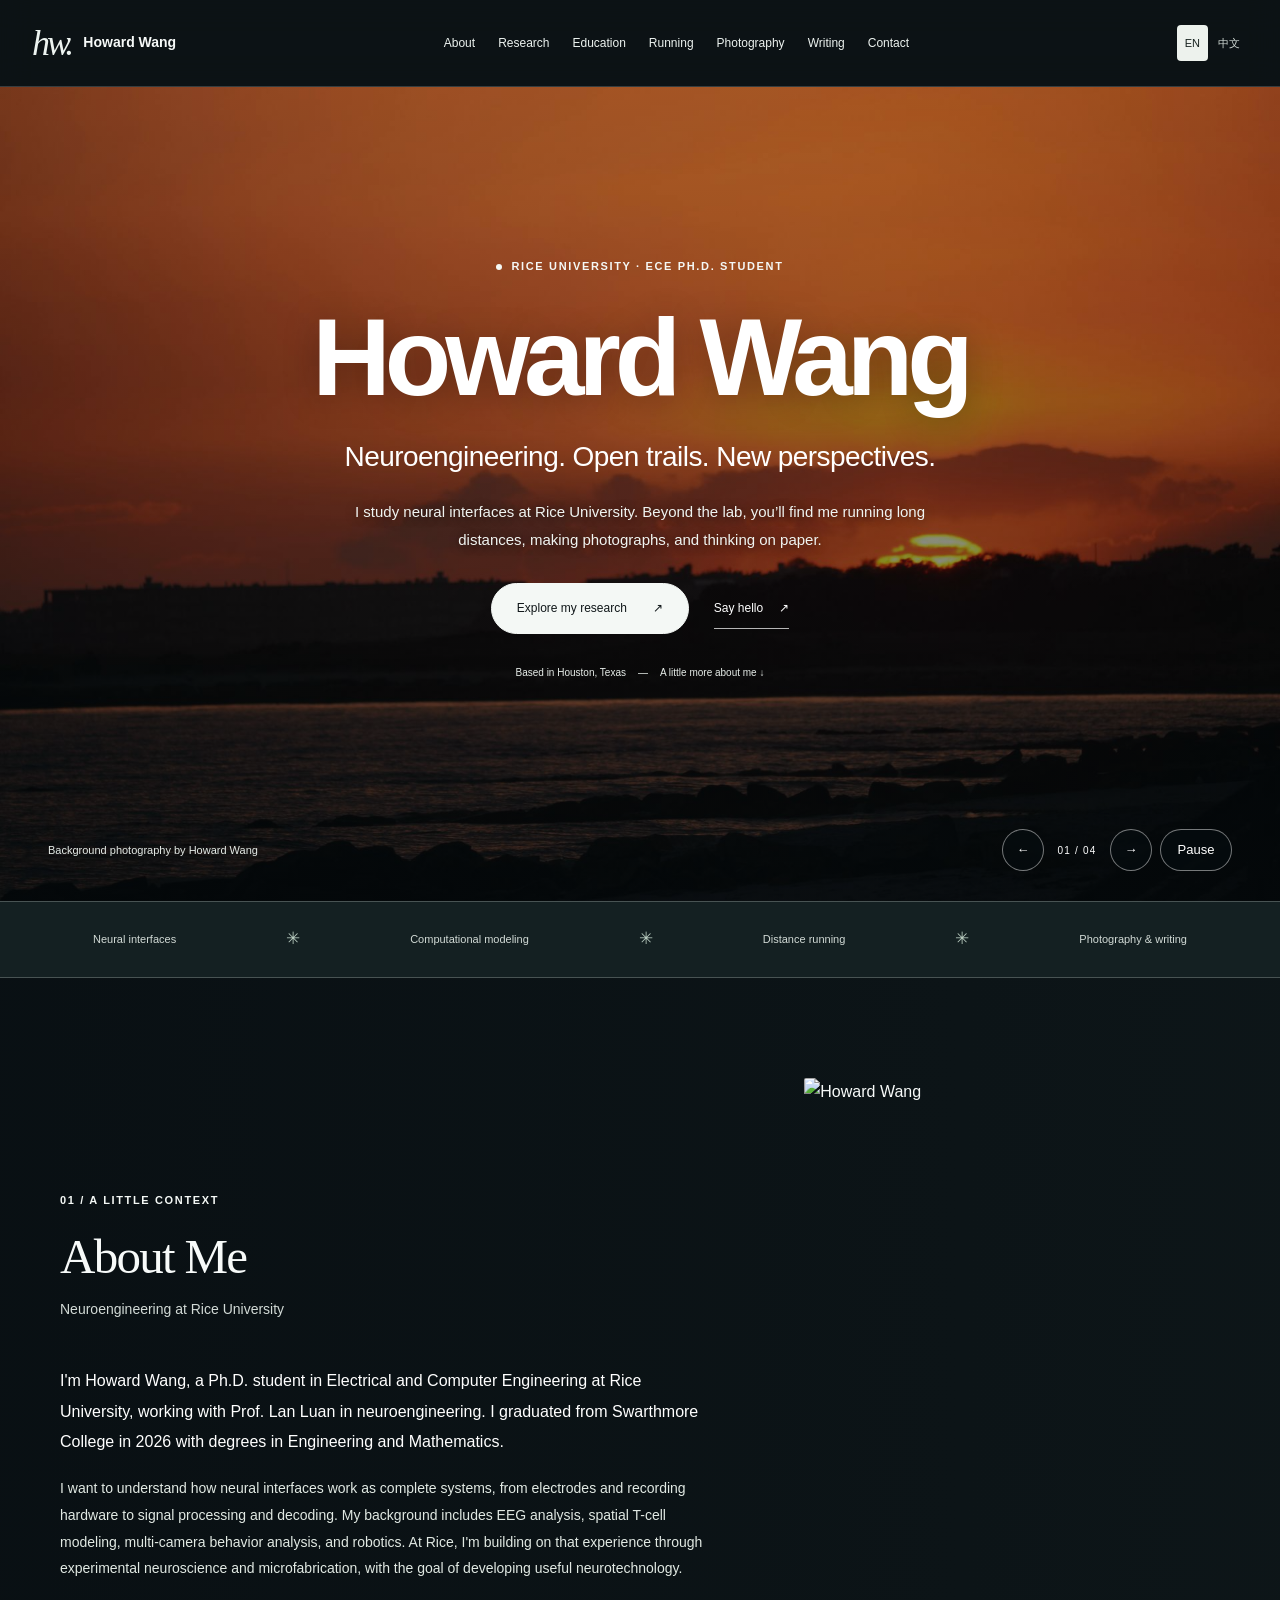
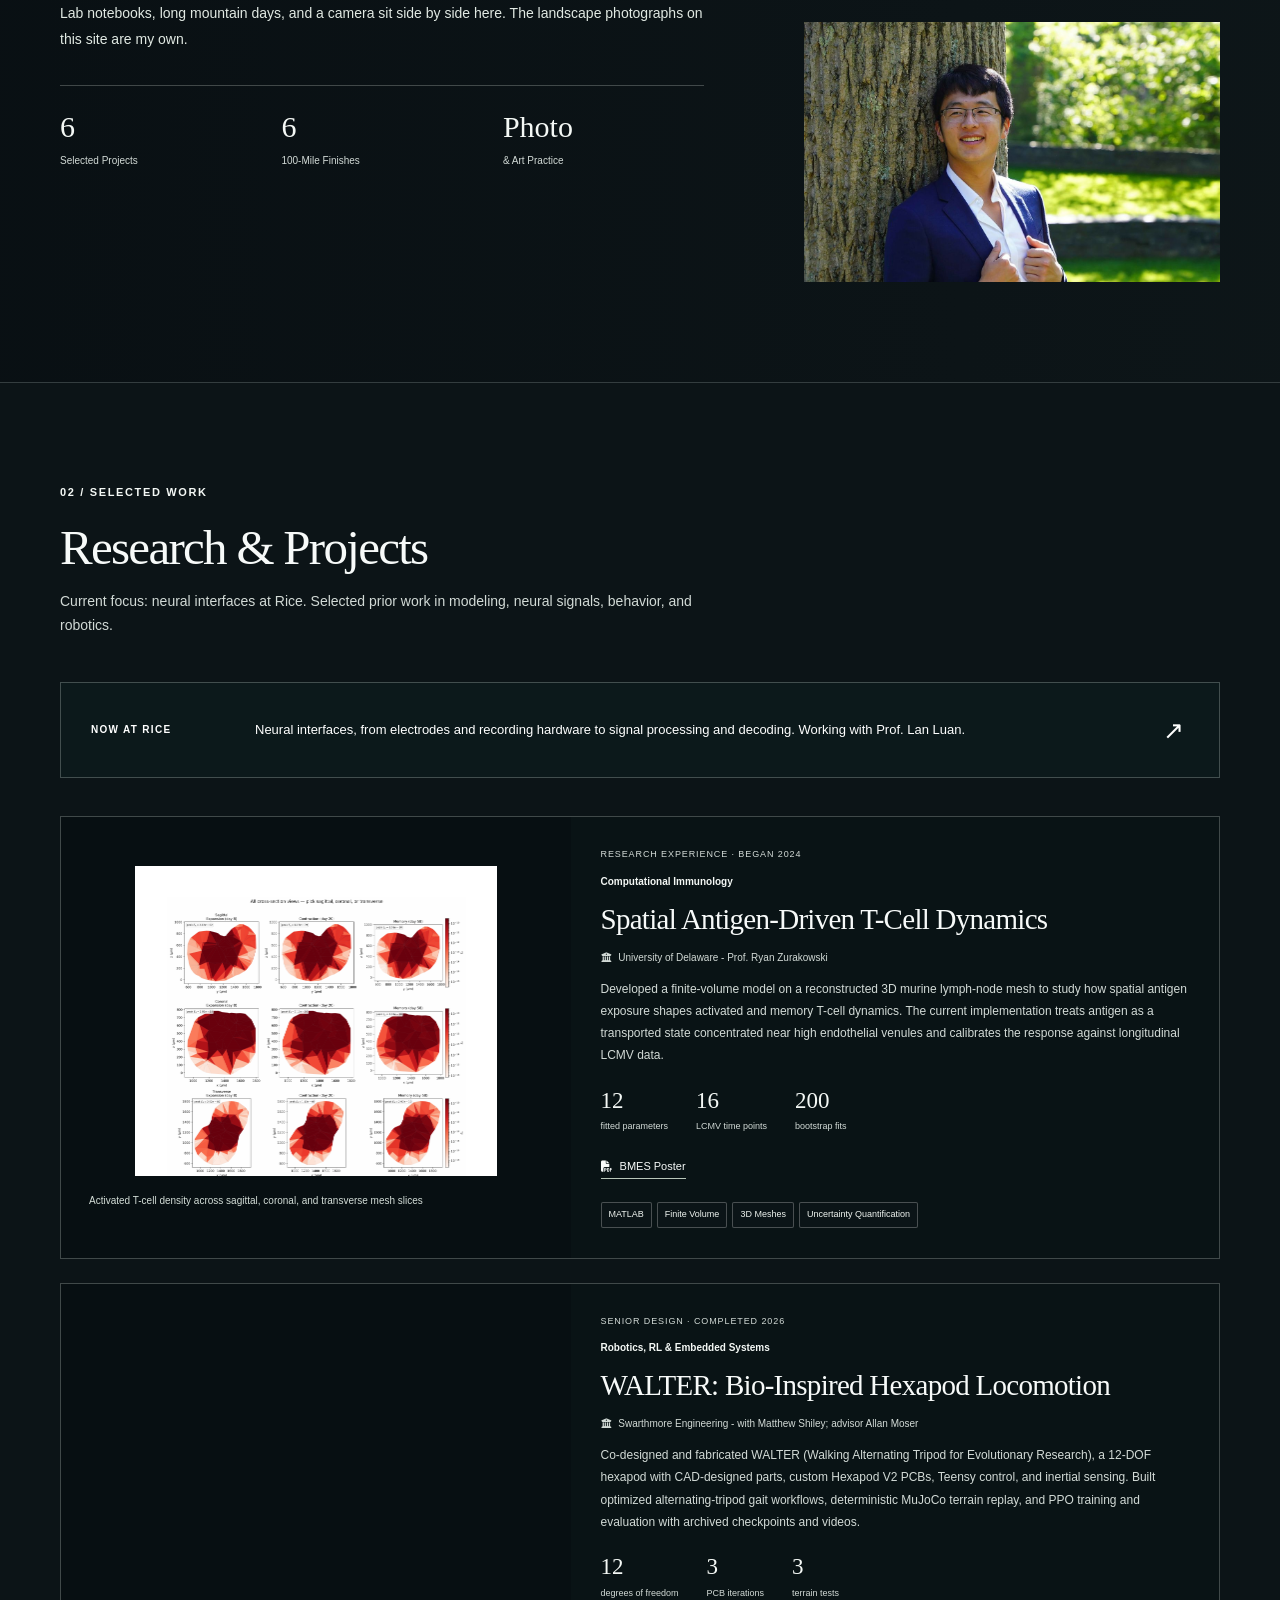
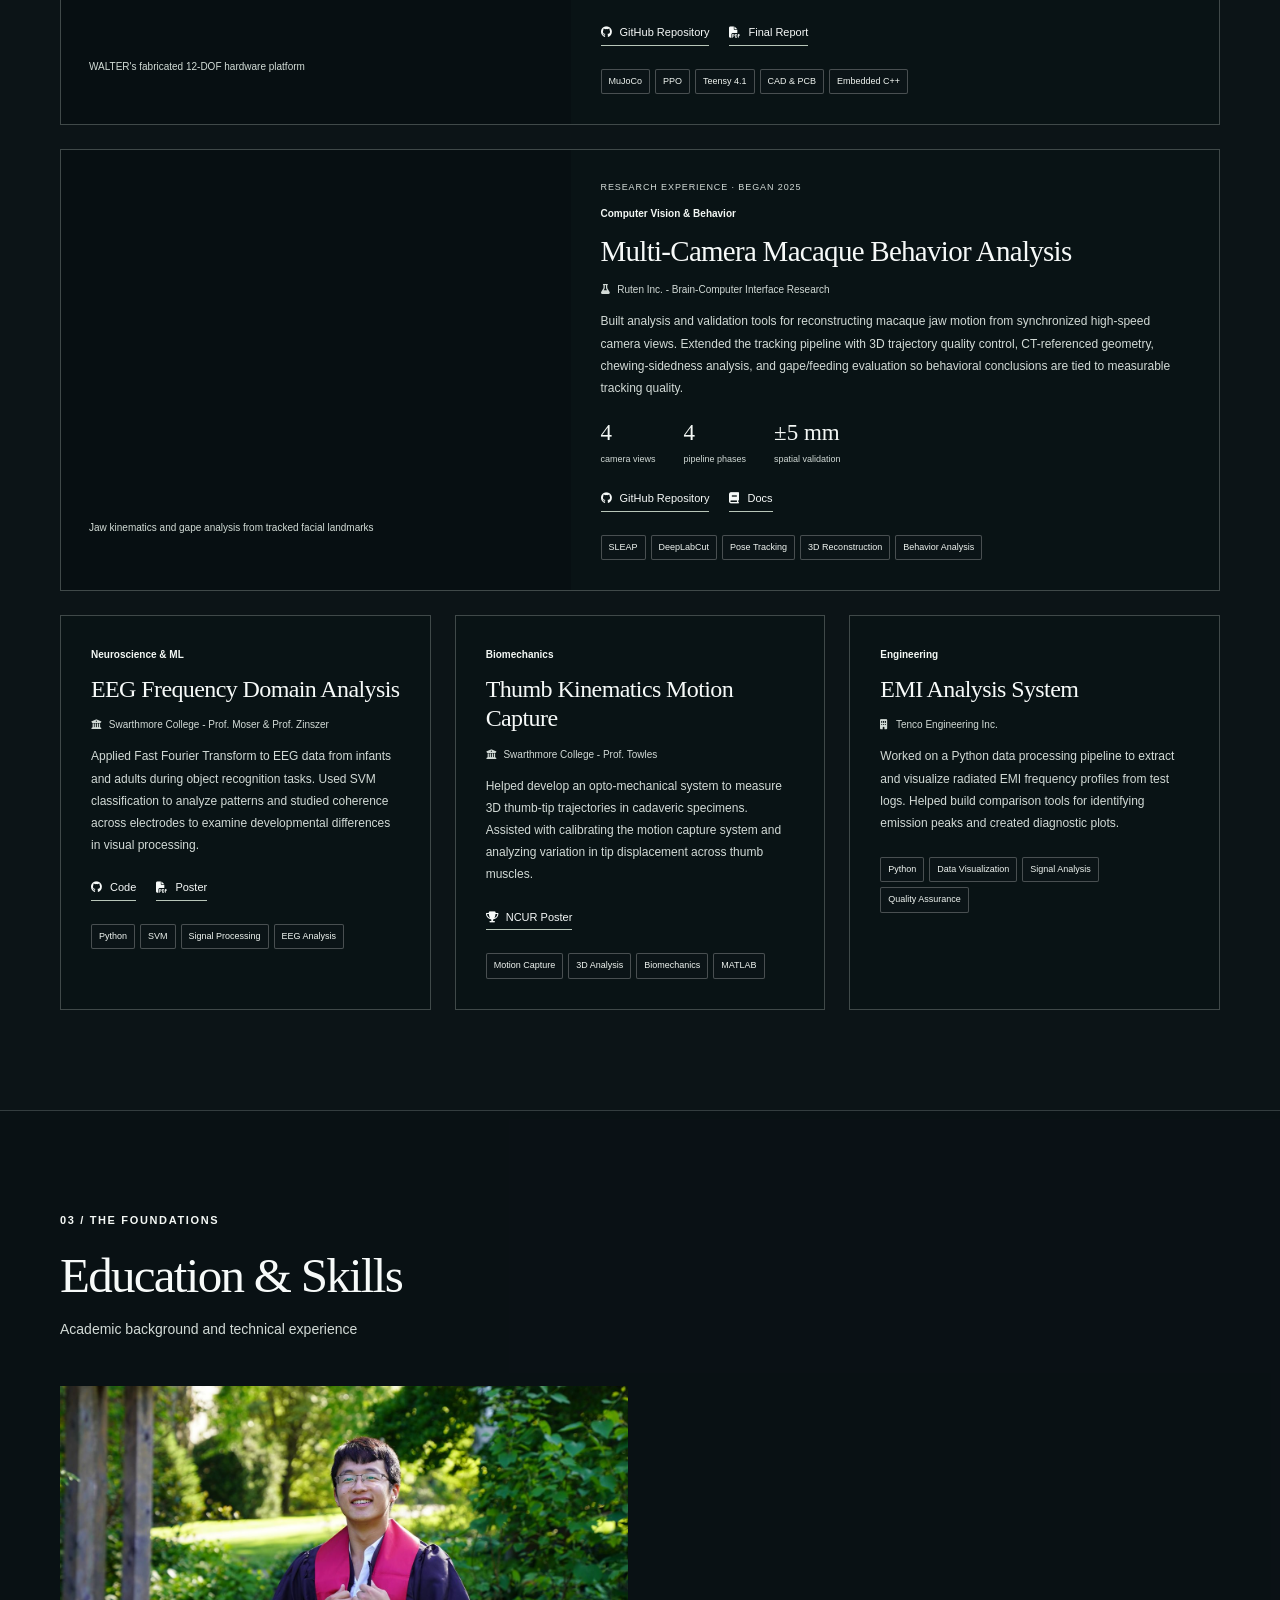
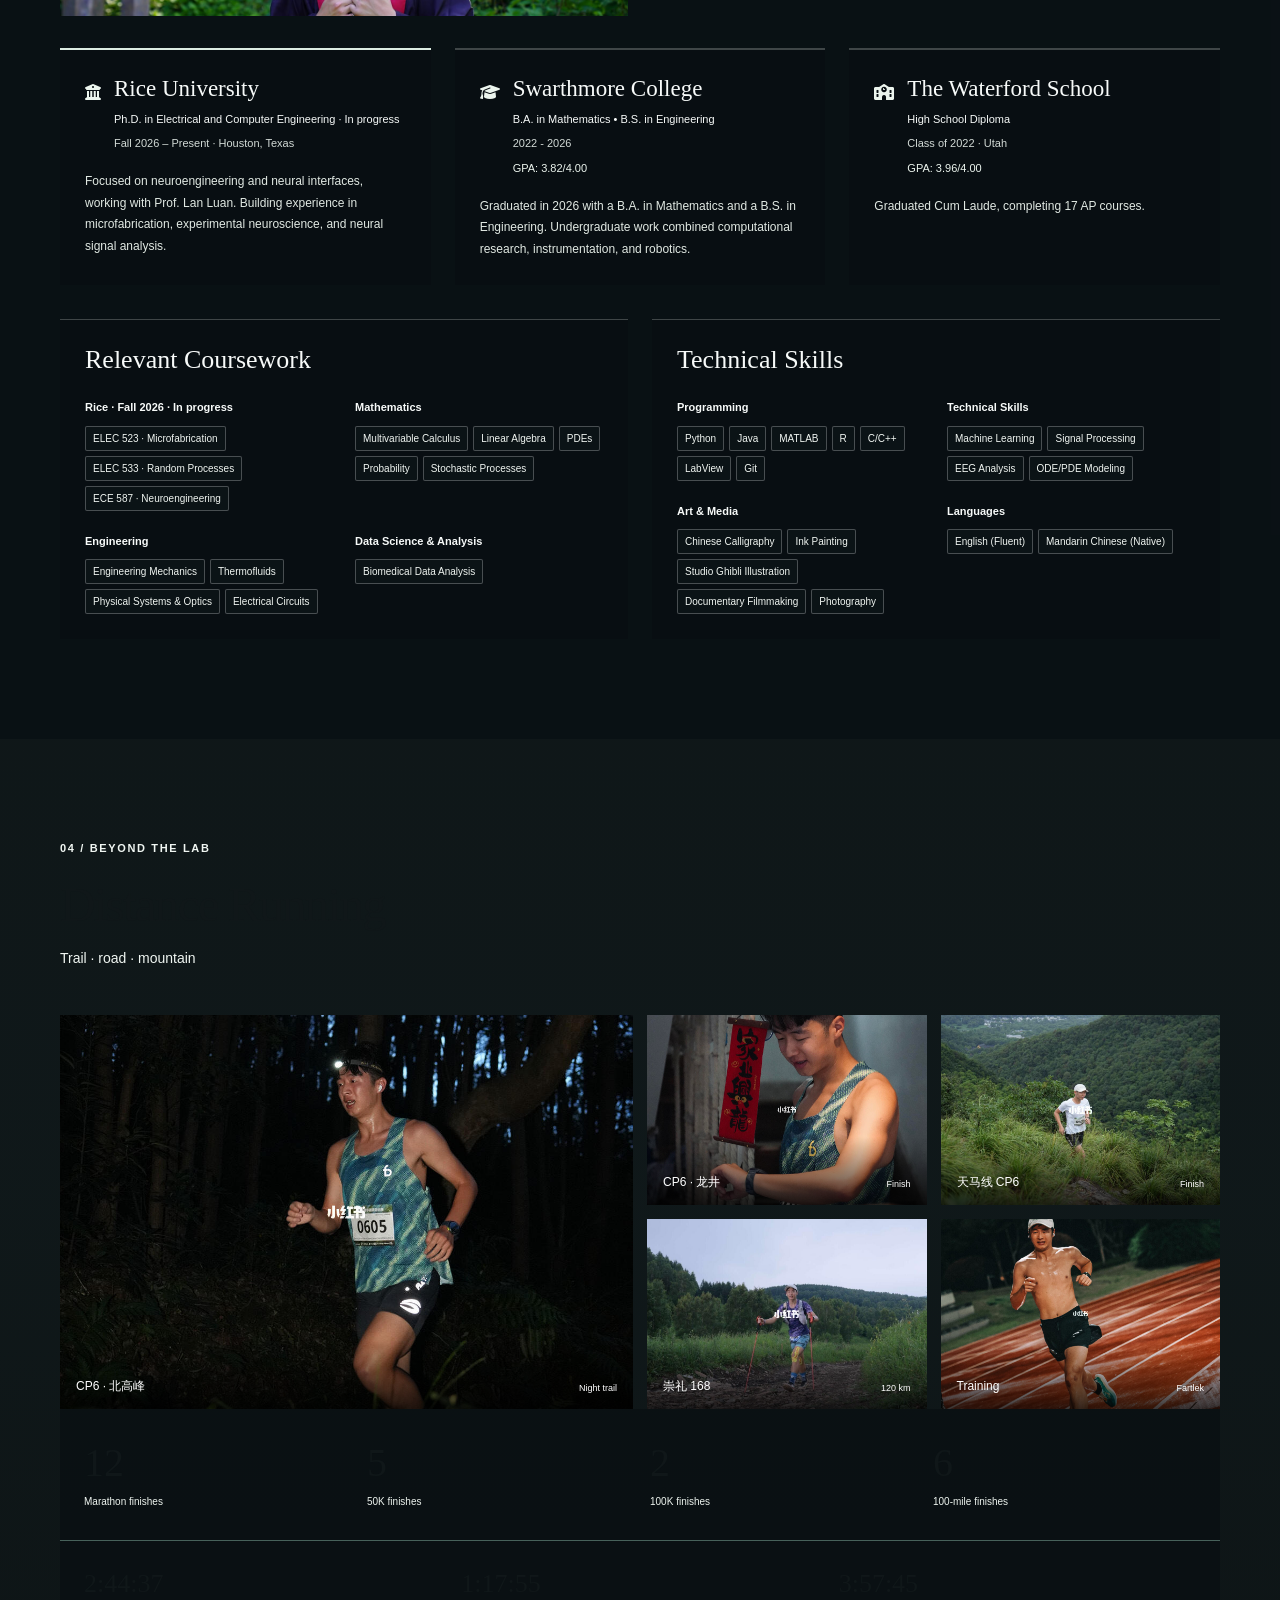
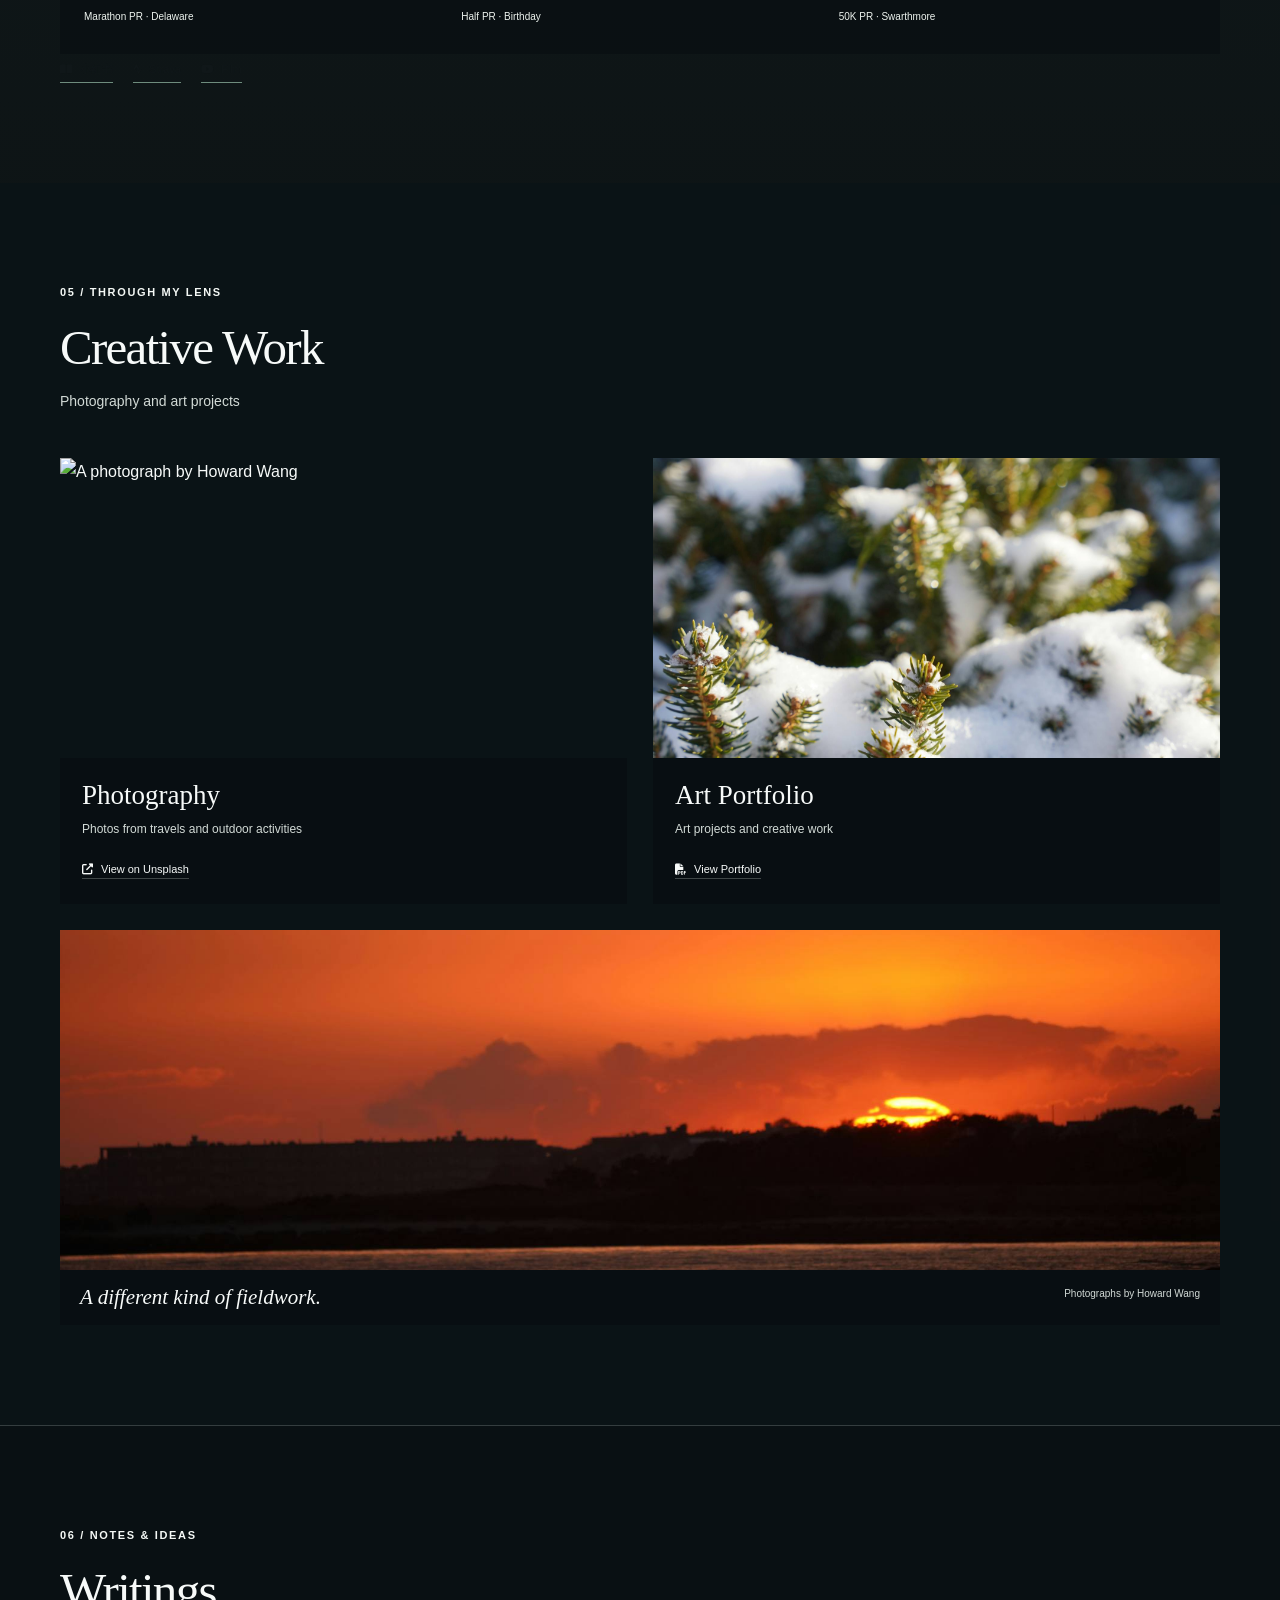
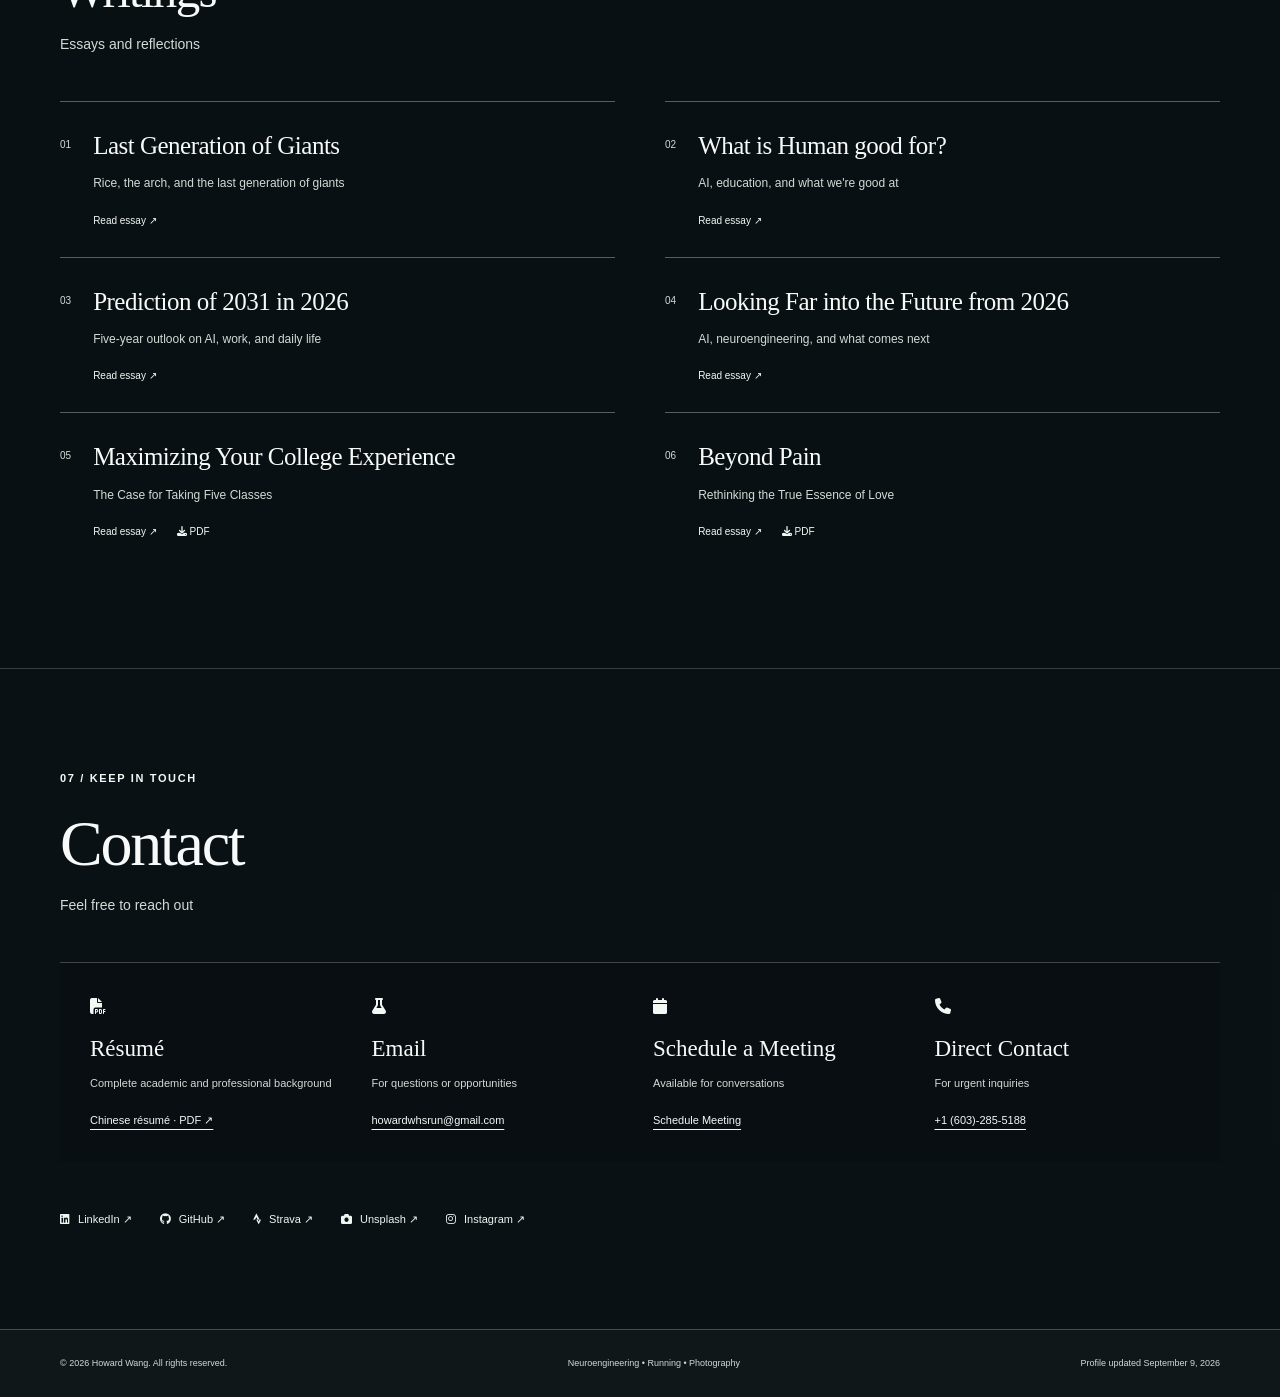
==== commit 79731352: "Restore original photo backgrounds while retaining website fixes" ====
--- a/index.html
+++ b/index.html
@@ -8,7 +8,7 @@
 <title>Howard Wang - Neuroengineering | Rice University</title>
 <link href="https://howardwhsrun.github.io/main/" rel="canonical"/>
 <link href="https://cdnjs.cloudflare.com/ajax/libs/font-awesome/6.4.0/css/all.min.css" rel="stylesheet"/>
-<link href="assets/css/style.css?v=20260913" rel="stylesheet"/>
+<link href="assets/css/style.css?v=20260913" rel="stylesheet"/><link href="assets/css/photo-backgrounds.css?v=20260913-photos" rel="stylesheet"/>
 <script type="application/ld+json">
     {
       "@context": "https://schema.org",
@@ -31,11 +31,9 @@
       ]
     }
   </script>
-<meta content="#f7f5ef" name="theme-color"/><meta content="website" property="og:type"/><meta content="Howard Wang — Neuroengineering &amp; Beyond" property="og:title"/><meta content="Neural interfaces at Rice University. Research, distance running, photography, and writing." property="og:description"/><meta content="https://howardwhsrun.github.io/main/" property="og:url"/><meta content="https://howardwhsrun.github.io/main/assets/images/portrait-tree.jpg" property="og:image"/><meta content="summary_large_image" name="twitter:card"/><link href="assets/images/favicon.svg" rel="icon" type="image/svg+xml"/></head>
-<body>
+<meta content="#101719" name="theme-color"/><meta content="website" property="og:type"/><meta content="Howard Wang — Neuroengineering &amp; Beyond" property="og:title"/><meta content="Neural interfaces at Rice University. Research, distance running, photography, and writing." property="og:description"/><meta content="https://howardwhsrun.github.io/main/" property="og:url"/><meta content="https://howardwhsrun.github.io/main/assets/images/portrait-tree.jpg" property="og:image"/><meta content="summary_large_image" name="twitter:card"/><link href="assets/images/favicon.svg" rel="icon" type="image/svg+xml"/></head>
+<body class="photo-theme">
 <a class="skip-link" href="#main-content">Skip to main content</a>
-<!-- Loading Screen -->
-<!-- Floating Contact Button -->
 <!-- Navigation -->
 <nav aria-label="Main navigation" class="navbar" id="navbar">
 <div class="nav-container">
@@ -61,17 +59,28 @@
 </button>
 </div>
 </div>
-</nav><main id="main-content" tabindex="-1"><section class="hero-section" id="home">
+</nav><main id="main-content" tabindex="-1"><section class="hero-section photo-section" id="home"><div aria-hidden="true" class="hero-bg-slider">
+<div class="hero-slide active" style="background-image: url('assets/images/dramatic-sunset.jpg')"></div>
+<div class="hero-slide" style="background-image: url('assets/images/golden-field.jpg')"></div>
+<div class="hero-slide" style="background-image: url('assets/images/sunset-ocean.jpg')"></div>
+<div class="hero-slide" style="background-image: url('assets/images/desert-landscape.jpg')"></div>
+</div><div aria-hidden="true" class="hero-photo-overlay"></div>
 <div class="hero-copy">
 <p class="eyebrow"><span aria-hidden="true" class="status-dot"></span><span data-en="RICE UNIVERSITY · ECE PH.D. STUDENT" data-zh="莱斯大学 · 电子与计算机工程博士生">RICE UNIVERSITY · ECE PH.D. STUDENT</span></p>
-<h1 data-en="Howard Wang." data-zh="王淏生。">Howard Wang.</h1>
+<h1 data-en="Howard Wang" data-zh="王淏生">Howard Wang</h1>
 <p class="hero-intro" data-en="Neuroengineering. Open trails. New perspectives." data-zh="探索神经工程，奔赴山野，发现新的视角。">Neuroengineering. Open trails. New perspectives.</p>
 <p class="hero-description" data-en="I study neural interfaces at Rice University. Beyond the lab, you’ll find me running long distances, making photographs, and thinking on paper." data-zh="我在莱斯大学研究神经接口。在实验室之外，我热爱长跑、摄影，也用文字记录思考。">I study neural interfaces at Rice University. Beyond the lab, you’ll find me running long distances, making photographs, and thinking on paper.</p>
 <div class="hero-actions"><a class="button primary" href="#research"><span data-en="Explore my research" data-zh="探索我的研究">Explore my research</span><span aria-hidden="true">↗</span></a><a class="text-link" href="#contact"><span data-en="Say hello" data-zh="联系我">Say hello</span><span aria-hidden="true">↗</span></a></div>
 <div class="hero-location"><span data-en="Based in Houston, Texas" data-zh="现居得克萨斯州休斯敦">Based in Houston, Texas</span><span aria-hidden="true">—</span><a data-en="A little more about me ↓" data-zh="更多关于我的故事 ↓" href="#about">A little more about me ↓</a></div>
 </div>
-<figure class="hero-portrait"><img alt="Howard Wang standing beside a tree in a blue suit" decoding="async" fetchpriority="high" height="1800" src="assets/images/portrait-tree.jpg" width="1200"/><figcaption><span data-en="Always a little curious." data-zh="始终怀有好奇。">Always a little curious.</span><span aria-hidden="true">01 / HW</span></figcaption></figure>
-</section><div aria-label="Areas of interest" class="interest-strip"><span data-en="Neural interfaces" data-zh="神经接口">Neural interfaces</span><span aria-hidden="true">✳</span><span data-en="Computational modeling" data-zh="计算建模">Computational modeling</span><span aria-hidden="true">✳</span><span data-en="Distance running" data-zh="长跑">Distance running</span><span aria-hidden="true">✳</span><span data-en="Photography &amp; writing" data-zh="摄影与写作">Photography &amp; writing</span></div><section class="about-section fullscreen-bg" id="about">
+<div class="hero-photo-footer">
+<p class="photography-credit" data-en="Background photography by Howard Wang" data-zh="背景摄影：王淏生">Background photography by Howard Wang</p>
+<div aria-label="Background slideshow controls" class="hero-slideshow-controls" role="group">
+<button aria-label="Previous background photograph" id="heroPrevious" type="button">←</button>
+<span aria-hidden="true" id="heroSlideCounter">01 / 04</span>
+<button aria-label="Next background photograph" id="heroNext" type="button">→</button>
+<button aria-label="Pause background slideshow" id="heroPause" type="button"><span data-en="Pause" data-zh="暂停" id="heroPlaybackLabel">Pause</span></button>
+</div></div></section><div aria-label="Areas of interest" class="interest-strip"><span data-en="Neural interfaces" data-zh="神经接口">Neural interfaces</span><span aria-hidden="true">✳</span><span data-en="Computational modeling" data-zh="计算建模">Computational modeling</span><span aria-hidden="true">✳</span><span data-en="Distance running" data-zh="长跑">Distance running</span><span aria-hidden="true">✳</span><span data-en="Photography &amp; writing" data-zh="摄影与写作">Photography &amp; writing</span></div><section class="about-section fullscreen-bg photo-section" id="about"><div aria-hidden="true" class="section-photo-background" style="background-image: url('assets/images/coyote-landscape.jpg')"></div><div aria-hidden="true" class="section-photo-overlay"></div>
 <div class="container-full">
 <div class="content-split">
 <div class="content-left">
@@ -105,10 +114,10 @@
 <img alt="Howard Wang" class="profile-img" decoding="async" height="1920" loading="lazy" src="assets/images/Howard-Wang.jpg" width="1280"/>
 <div class="image-frame"></div>
 </div>
-</div>
-</div>
-</div>
-</section><section class="research-section fullscreen-bg" id="research">
+<figure class="profile-image-secondary"><img alt="Howard Wang standing beside a tree in a blue suit" decoding="async" height="1800" loading="lazy" src="assets/images/portrait-tree.jpg" width="1200"/></figure></div>
+</div>
+</div>
+</section><section class="research-section fullscreen-bg photo-section" id="research"><div aria-hidden="true" class="section-photo-background" style="background-image: url('assets/images/winter-pine.jpg')"></div><div aria-hidden="true" class="section-photo-overlay"></div>
 <div class="container-full">
 <div class="section-header-center"><p class="eyebrow section-index" data-en="02 / SELECTED WORK" data-zh="02 / 精选研究">02 / SELECTED WORK</p>
 <h2 class="section-title-large" data-en="Research &amp; Projects" data-zh="研究与项目">Research &amp; Projects</h2>
@@ -293,7 +302,7 @@
 </div>
 </div>
 </div>
-</section><section class="education-section fullscreen-bg" id="education">
+</section><section class="education-section fullscreen-bg photo-section" id="education"><div aria-hidden="true" class="section-photo-background" style="background-image: url('assets/images/cathedral-interior.jpg')"></div><div aria-hidden="true" class="section-photo-overlay"></div>
 <div class="container-full">
 <div class="section-header-center"><p class="eyebrow section-index" data-en="03 / THE FOUNDATIONS" data-zh="03 / 教育背景">03 / THE FOUNDATIONS</p>
 <h2 class="section-title-large white" data-en="Education &amp; Skills" data-zh="教育与技能">Education &amp; Skills</h2>
@@ -436,7 +445,7 @@
 </div>
 </div>
 </div>
-</section><section class="athletics-section fullscreen-bg" id="athletics">
+</section><section class="athletics-section fullscreen-bg photo-section" id="athletics"><div aria-hidden="true" class="section-photo-background" style="background-image: url('assets/images/country-road.jpg')"></div><div aria-hidden="true" class="section-photo-overlay"></div>
 <div class="container-full athletics-content">
 <div class="section-header-center athletics-header-tight"><p class="eyebrow section-index" data-en="04 / BEYOND THE LAB" data-zh="04 / 实验室之外">04 / BEYOND THE LAB</p>
 <h2 class="section-title-large" data-en="Distance Running" data-zh="长跑">Distance Running</h2>
@@ -502,7 +511,7 @@
 </a>
 </div>
 </div>
-</section><section class="portfolio-section fullscreen-bg" id="portfolio">
+</section><section class="portfolio-section fullscreen-bg photo-section" id="portfolio"><div aria-hidden="true" class="section-photo-background" style="background-image: url('assets/images/spring-flowers.jpg')"></div><div aria-hidden="true" class="section-photo-overlay"></div>
 <div class="container-full">
 <div class="section-header-center"><p class="eyebrow section-index" data-en="05 / THROUGH MY LENS" data-zh="05 / 我的镜头">05 / THROUGH MY LENS</p>
 <h2 class="section-title-large white" data-en="Creative Work" data-zh="创意作品">Creative Work</h2>
@@ -540,7 +549,7 @@
 </div>
 <figure class="landscape-note"><img alt="Orange sunset over a rocky shoreline, photographed by Howard Wang" decoding="async" height="1280" loading="lazy" src="assets/images/dramatic-sunset.jpg" width="1920"/><figcaption><span data-en="A different kind of fieldwork." data-zh="另一种田野探索。">A different kind of fieldwork.</span><span data-en="Photographs by Howard Wang" data-zh="摄影：王淏生">Photographs by Howard Wang</span></figcaption></figure>
 </div>
-</section><section class="blog-section fullscreen-bg" id="blog">
+</section><section class="blog-section fullscreen-bg photo-section" id="blog"><div aria-hidden="true" class="section-photo-background" style="background-image: url('assets/images/spring-flowers.jpg')"></div><div aria-hidden="true" class="section-photo-overlay"></div>
 <div class="container-full">
 <div class="section-header-center"><p class="eyebrow section-index" data-en="06 / NOTES &amp; IDEAS" data-zh="06 / 思考与随笔">06 / NOTES &amp; IDEAS</p>
 <h2 class="section-title-large white" data-en="Writings" data-zh="随笔">Writings</h2>
@@ -605,7 +614,7 @@
 </article>
 </div>
 </div>
-</section><section class="contact-section fullscreen-bg" id="contact">
+</section><section class="contact-section fullscreen-bg photo-section" id="contact"><div aria-hidden="true" class="section-photo-background" style="background-image: url('assets/images/lighthouse-dunes.jpg')"></div><div aria-hidden="true" class="section-photo-overlay"></div>
 <div class="container-full">
 <div class="section-header-center"><p class="eyebrow section-index" data-en="07 / KEEP IN TOUCH" data-zh="07 / 保持联系">07 / KEEP IN TOUCH</p>
 <h2 class="section-title-large white" data-en="Contact" data-zh="联系方式">Contact</h2>
@@ -688,6 +697,6 @@
 </footer>
 <!-- Back to Top Button -->
 <a aria-label="Back to top" class="back-to-top" hidden="" href="#home" id="backToTop">↑</a>
-<script src="assets/js/script.js?v=20260913"></script>
+<script src="assets/js/script.js?v=20260913-photos"></script>
 </body>
 </html>
--- a/assets/css/photo-backgrounds.css
+++ b/assets/css/photo-backgrounds.css
@@ -0,0 +1,197 @@
+/* Original photographs remain the full-page visual identity. */
+body.photo-theme {
+  color-scheme: dark;
+  --paper: #101719;
+  --white: rgba(12, 18, 20, .78);
+  --ink: #f7faf9;
+  --muted: #d2dad6;
+  --green: #f4f8f5;
+  --line: rgba(236, 244, 238, .24);
+  --soft: #172022;
+  background: #101719;
+}
+.photo-theme .navbar {
+  background: rgba(12, 19, 21, .84);
+  border-color: rgba(255, 255, 255, .18);
+}
+.photo-theme .language-toggle.active { background: #edf2ed; color: #17221f; }
+.photo-theme .nav-link, .photo-theme .logo-mark { color: #edf3f0; }
+.photo-theme .nav-link::after { background: white; }
+.photo-theme .skip-link { background: white; color: #14211b; }
+.photo-theme a:focus-visible, .photo-theme button:focus-visible { outline-color: #fae1a6; }
+.photo-theme .photo-section {
+  position: relative;
+  isolation: isolate;
+  background: #111b1d;
+  border-color: rgba(255, 255, 255, .15);
+}
+.section-photo-background, .section-photo-overlay,
+.hero-bg-slider, .hero-slide, .hero-photo-overlay {
+  position: absolute;
+  inset: 0;
+  pointer-events: none;
+}
+.section-photo-background, .hero-bg-slider { z-index: 0; }
+.section-photo-background, .hero-slide {
+  background-size: cover;
+  background-position: center;
+}
+.section-photo-background { background-attachment: fixed; }
+.section-photo-overlay, .hero-photo-overlay { z-index: 1; }
+.section-photo-overlay { background: rgba(7, 13, 17, .64); }
+.photo-section > .container-full, .hero-copy, .hero-photo-footer { position: relative; z-index: 2; }
+#about .section-photo-overlay { background: linear-gradient(90deg, rgba(7, 13, 17, .8), rgba(7, 13, 17, .4)); }
+#research .section-photo-overlay { background: rgba(7, 13, 17, .48); }
+#education .section-photo-overlay { background: rgba(7, 13, 17, .70); }
+#athletics .section-photo-background { background-attachment: scroll; background-position: center 40%; }
+#athletics .section-photo-overlay {
+  background: linear-gradient(180deg, rgba(12, 17, 18, .4), rgba(12, 17, 18, .32) 45%, rgba(12, 17, 18, .65));
+}
+#portfolio .section-photo-overlay { background: rgba(7, 13, 17, .56); }
+#blog .section-photo-overlay { background: rgba(7, 13, 17, .74); }
+#contact .section-photo-overlay { background: rgba(7, 13, 17, .65); }
+/* The original four background photographs, with stable, readable hero text. */
+.photo-theme .hero-section {
+  width: 100%;
+  min-height: max(660px, calc(100svh - 86px));
+  margin: 0;
+  display: flex;
+  align-items: center;
+  justify-content: center;
+  padding: 90px 48px 140px;
+  overflow: hidden;
+  text-align: center;
+}
+.hero-slide { opacity: 0; transition: opacity 1.2s ease; }
+.hero-slide.active { opacity: 1; }
+.hero-photo-overlay {
+  background: linear-gradient(180deg, rgba(5, 11, 14, .30), rgba(5, 11, 14, .50) 65%, rgba(5, 11, 14, .64));
+}
+.photo-theme .hero-copy { width: 100%; max-width: 940px; }
+.photo-theme .hero-copy .eyebrow { justify-content: center; color: #f5f8f6; }
+.photo-theme .hero-copy h1 {
+  max-width: none;
+  margin: 25px 0 24px;
+  font-family: var(--sans);
+  font-size: clamp(58px, 8.5vw, 112px);
+  font-weight: 650;
+  letter-spacing: -.055em;
+  color: white;
+  text-shadow: 0 3px 35px rgba(0, 0, 0, .3);
+}
+.photo-theme .hero-intro {
+  max-width: none;
+  color: white;
+  font-family: var(--sans);
+  font-weight: 400;
+  font-size: clamp(19px, 2.2vw, 28px);
+  letter-spacing: -.02em;
+}
+.photo-theme .hero-description {
+  max-width: 610px;
+  margin: 22px auto 0;
+  color: #f0f4f1;
+  font-size: 15px;
+  text-shadow: 0 1px 10px rgba(0, 0, 0, .5);
+}
+.photo-theme .hero-actions { justify-content: center; margin-top: 30px; gap: 25px; }
+.photo-theme .hero-actions .button { padding: 14px 25px; border-radius: 30px; }
+.photo-theme .hero-actions .button:hover { background: #dbe7df; color: #15241d; }
+.photo-theme .hero-actions .text-link { color: white; border-color: rgba(255, 255, 255, .7); }
+.photo-theme .hero-location { justify-content: center; margin-top: 30px; color: #e8eeea; }
+.hero-photo-footer {
+  position: absolute;
+  bottom: 30px;
+  left: 48px;
+  right: 48px;
+  display: flex;
+  align-items: center;
+  justify-content: space-between;
+  gap: 24px;
+}
+.photography-credit { color: #e5ebe7; font-size: 11px; }
+.hero-slideshow-controls { display: none; gap: 8px; align-items: center; }
+.slideshow-ready .hero-slideshow-controls { display: flex; }
+.hero-slideshow-controls button {
+  min-height: 42px;
+  min-width: 42px;
+  padding: 6px 12px;
+  color: white;
+  background: rgba(7, 13, 17, .55);
+  border: 1px solid rgba(255, 255, 255, .45);
+  border-radius: 24px;
+  font-size: 13px;
+}
+.hero-slideshow-controls button:hover { background: rgba(7, 13, 17, .88); }
+#heroSlideCounter { color: white; min-width: 50px; font-size: 10px; letter-spacing: .12em; }
+#heroPause { min-width: 72px; }
+.photo-theme .interest-strip { width: 100%; padding: 23px 48px; background: #142022; }
+.photo-theme .interest-strip [aria-hidden] { color: #b8cbbf; }
+.profile-image-secondary { margin-top: 24px; }
+.profile-image-secondary img { width: 100%; height: 260px; object-fit: cover; object-position: center 38%; }
+/* Contrast belongs to the content surfaces; the photographs stay visible around them. */
+.photo-theme .current-focus { background: rgba(13, 26, 28, .90); border: 1px solid var(--line); color: white; }
+.photo-theme .research-card-large, .photo-theme .research-card-featured { background: rgba(9, 19, 22, .85); }
+.photo-theme .project-media { background: rgba(7, 13, 17, .5); }
+.photo-theme .project-media figcaption { color: #d3ddd7; }
+.photo-theme .tech-tag, .photo-theme .course-tag, .photo-theme .skill-tag {
+  color: #f0f5f1;
+  background: rgba(13, 22, 25, .7);
+  border: 1px solid rgba(255, 255, 255, .25);
+}
+.photo-theme .coursework-section, .photo-theme .skills-section { background: rgba(7, 13, 17, .45); padding: 25px; }
+.photo-theme .education-card-main { background: rgba(7, 13, 17, .45); padding: 25px; }
+.photo-theme .school-logo, .photo-theme .gpa { color: #ecf5ee; }
+.photo-theme .education-details, .photo-theme .story-text-large { color: #e1e9e3; }
+.photo-theme .story-text-large:first-child { color: white; }
+.photo-theme .education-card-main:first-child { border-color: #dcece2; }
+.photo-theme .athletics-section .eyebrow, .photo-theme .athletics-section .section-subtitle-large { color: #f0f6f2; }
+.photo-theme .run-fact span, .photo-theme .run-pr span { color: #eef4ef; }
+.photo-theme .run-facts, .photo-theme .run-prs { padding-inline: 24px; background: rgba(7, 13, 17, .58); }
+.photo-theme .blog-card { border-color: rgba(255, 255, 255, .32); }
+.photo-theme .portfolio-info-center { padding: 22px; background: rgba(7, 13, 17, .72); }
+.photo-theme .landscape-note figcaption { padding: 15px 20px; background: rgba(7, 13, 17, .72); }
+.photo-theme .contact-grid-large { background: rgba(7, 13, 17, .62); padding: 30px; }
+.photo-theme .social-link-large { color: #eff5f1; }
+.photo-theme .footer-minimal { background: #101719; }
+.photo-theme .back-to-top { background: rgba(12, 20, 23, .94); color: white; }
+.photo-theme .research-link-large:hover, .photo-theme .portfolio-link-compact:hover,
+.photo-theme .blog-card-content > a:hover, .photo-theme .blog-link:hover { color: #fff; }
+@media(max-width:900px) {
+  .section-photo-background { background-attachment: scroll; }
+  .photo-theme .nav-menu { background: #111c20; }
+  .photo-theme .hero-section { min-height: max(620px, calc(100svh - 74px)); padding: 80px 32px 130px; }
+  .photo-theme .hero-copy h1 { font-size: clamp(58px, 10vw, 86px); }
+  .photo-theme .hero-photo-footer { left: 24px; right: 24px; }
+  .photo-theme .education-card-main { padding: 18px; }
+}
+@media(max-width:600px) {
+  .photo-theme .hero-section { min-height: max(650px, calc(100svh - 68px)); padding: 70px 24px 150px; }
+  .photo-theme .hero-copy h1 { font-size: clamp(48px, 12vw, 70px); margin: 24px 0; }
+  .photo-theme .hero-copy .eyebrow { font-size: 9px; }
+  .photo-theme .hero-intro { font-size: 21px; line-height: 1.5; }
+  .photo-theme .hero-description { font-size: 13px; }
+  .photo-theme .hero-location { font-size: 9px; gap: 8px; }
+  .photo-theme .hero-photo-footer { flex-direction: column; gap: 14px; bottom: 24px; left: 20px; right: 20px; }
+  .photo-theme .interest-strip { padding: 22px 24px; }
+  .photo-theme .content-right { display: grid; grid-template-columns: 1fr 1fr; gap: 14px; }
+  .photo-theme .profile-image-large img, .photo-theme .profile-image-secondary img { height: 280px; width: 100%; object-fit: cover; }
+  .profile-image-secondary { margin: 0; }
+  .photo-theme .coursework-section, .photo-theme .skills-section, .photo-theme .education-card-main { padding: 24px 20px; }
+  .photo-theme .contact-grid-large { padding: 24px 18px; gap: 30px 18px; }
+  .photo-theme .landscape-note figcaption { padding: 16px; }
+}
+@media(prefers-reduced-motion:reduce) {
+  .hero-slide { transition: none; }
+  .section-photo-background { background-attachment: scroll; }
+}
+@media print {
+  body.photo-theme { --paper:white; --ink:black; --muted:#333; --green:#222; color-scheme:light; background:white; color:black; }
+  .section-photo-background, .section-photo-overlay, .hero-bg-slider, .hero-photo-overlay, .hero-photo-footer { display:none; }
+  .photo-theme .photo-section { background:white; color:black; }
+  .photo-theme .hero-section { min-height:0; padding:20px 0; }
+  .photo-theme .hero-copy h1, .photo-theme .hero-intro, .photo-theme .hero-description, .photo-theme .hero-copy .eyebrow, .photo-theme .hero-location { color:black; text-shadow:none; }
+}
+@media print {
+  .photo-theme main * { color: #111 !important; text-shadow: none !important; background-color: transparent !important; }
+}
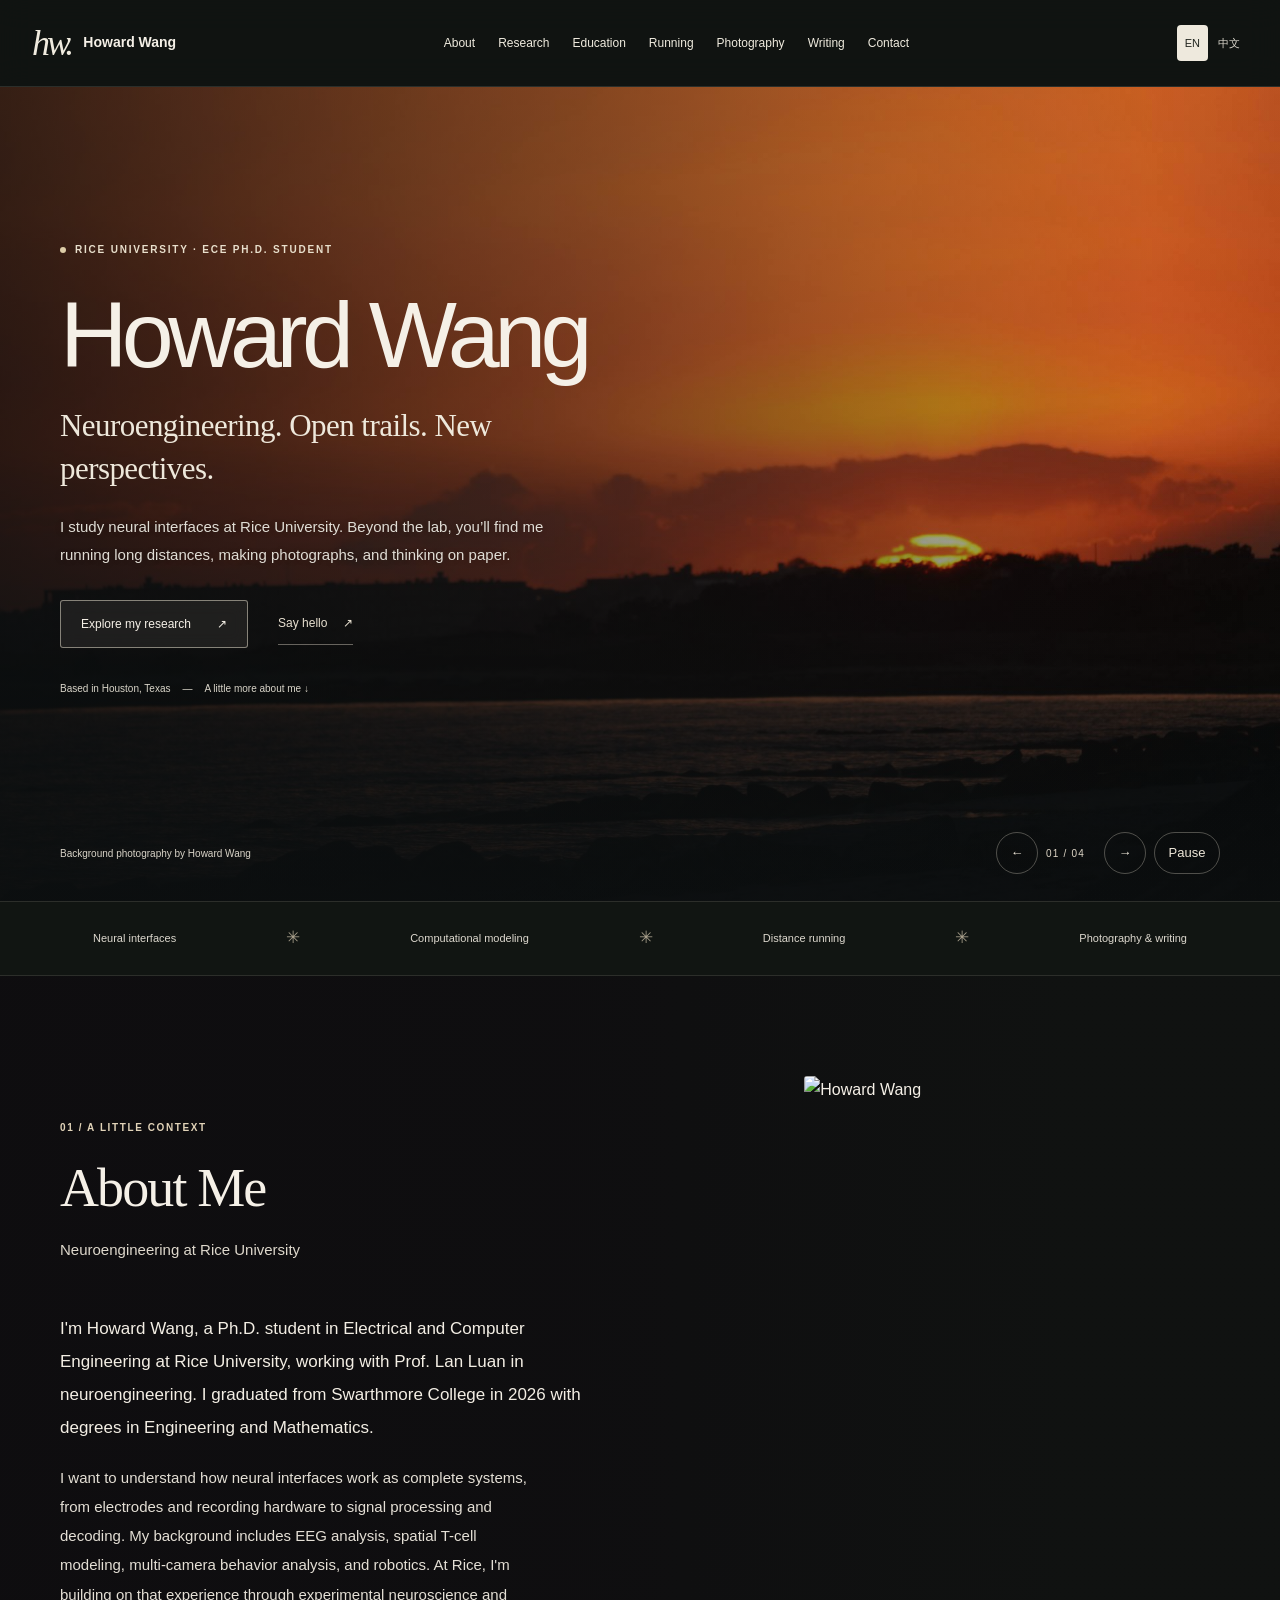
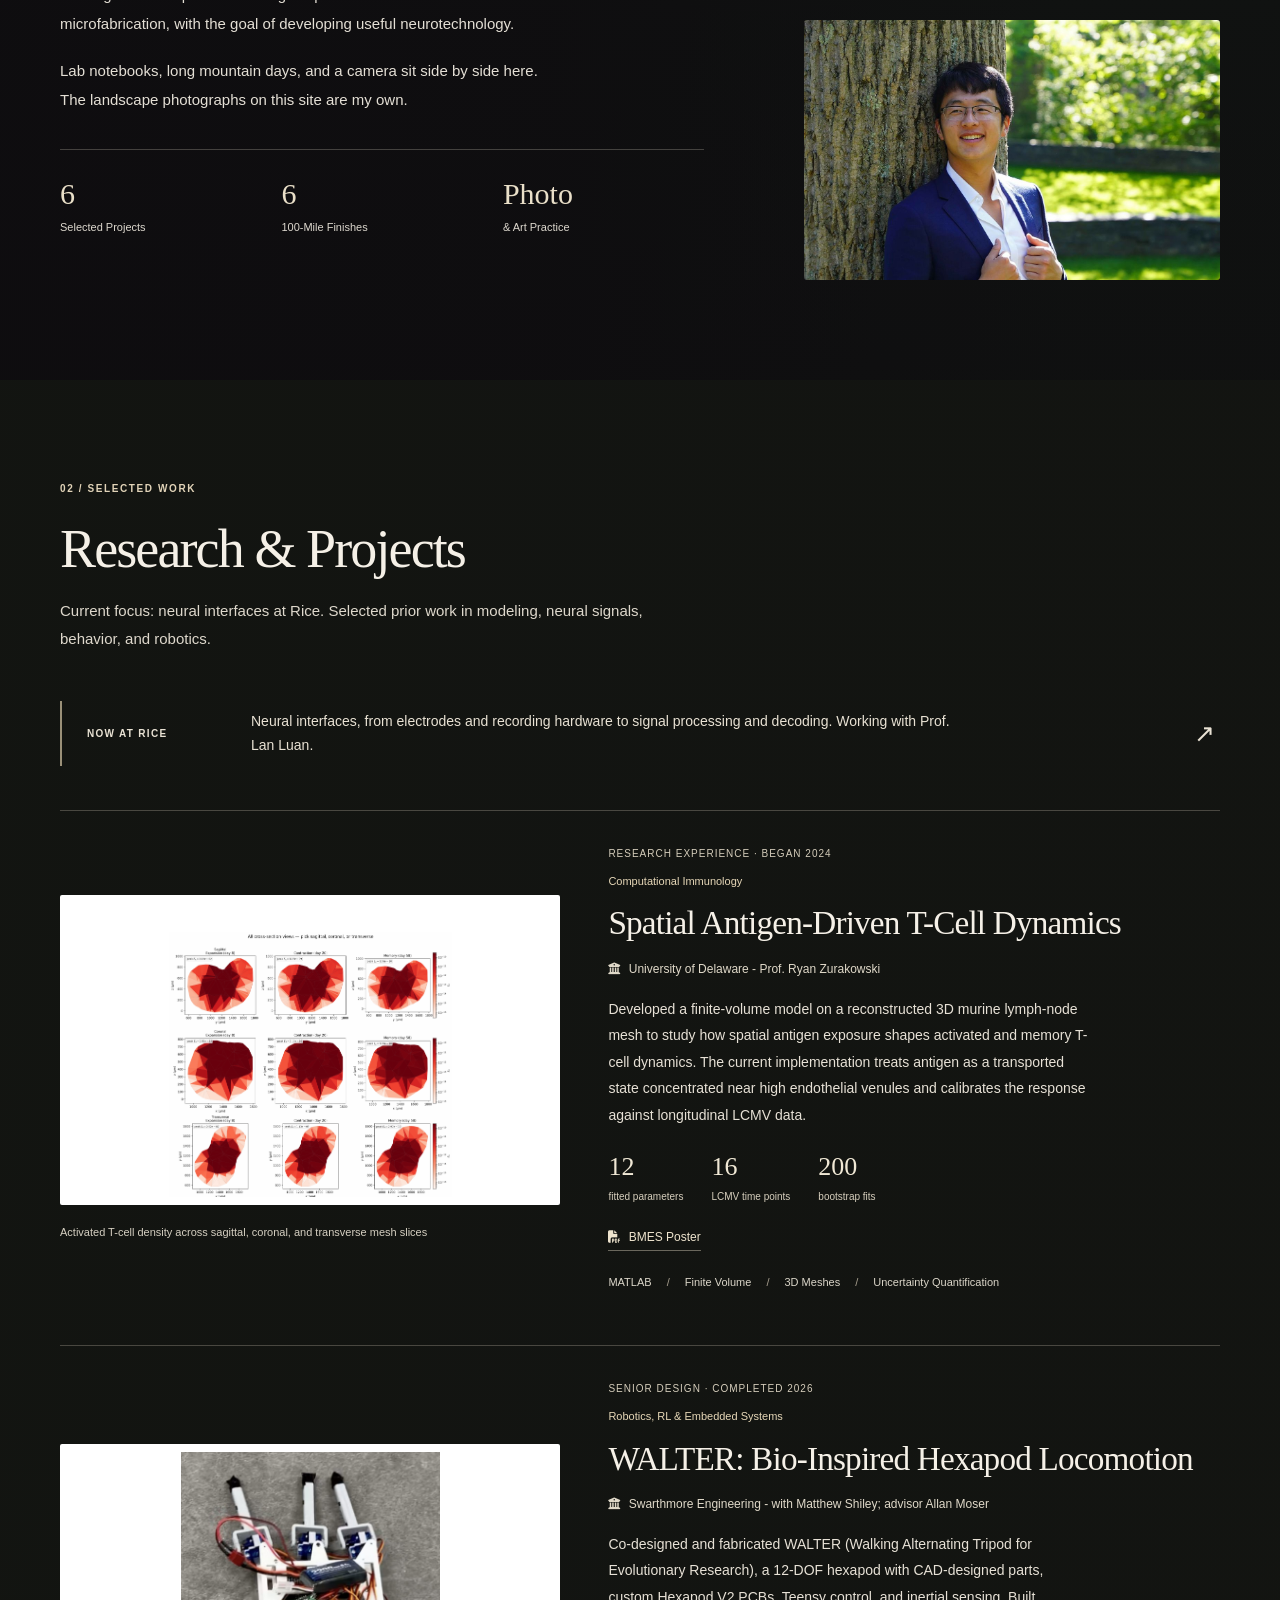
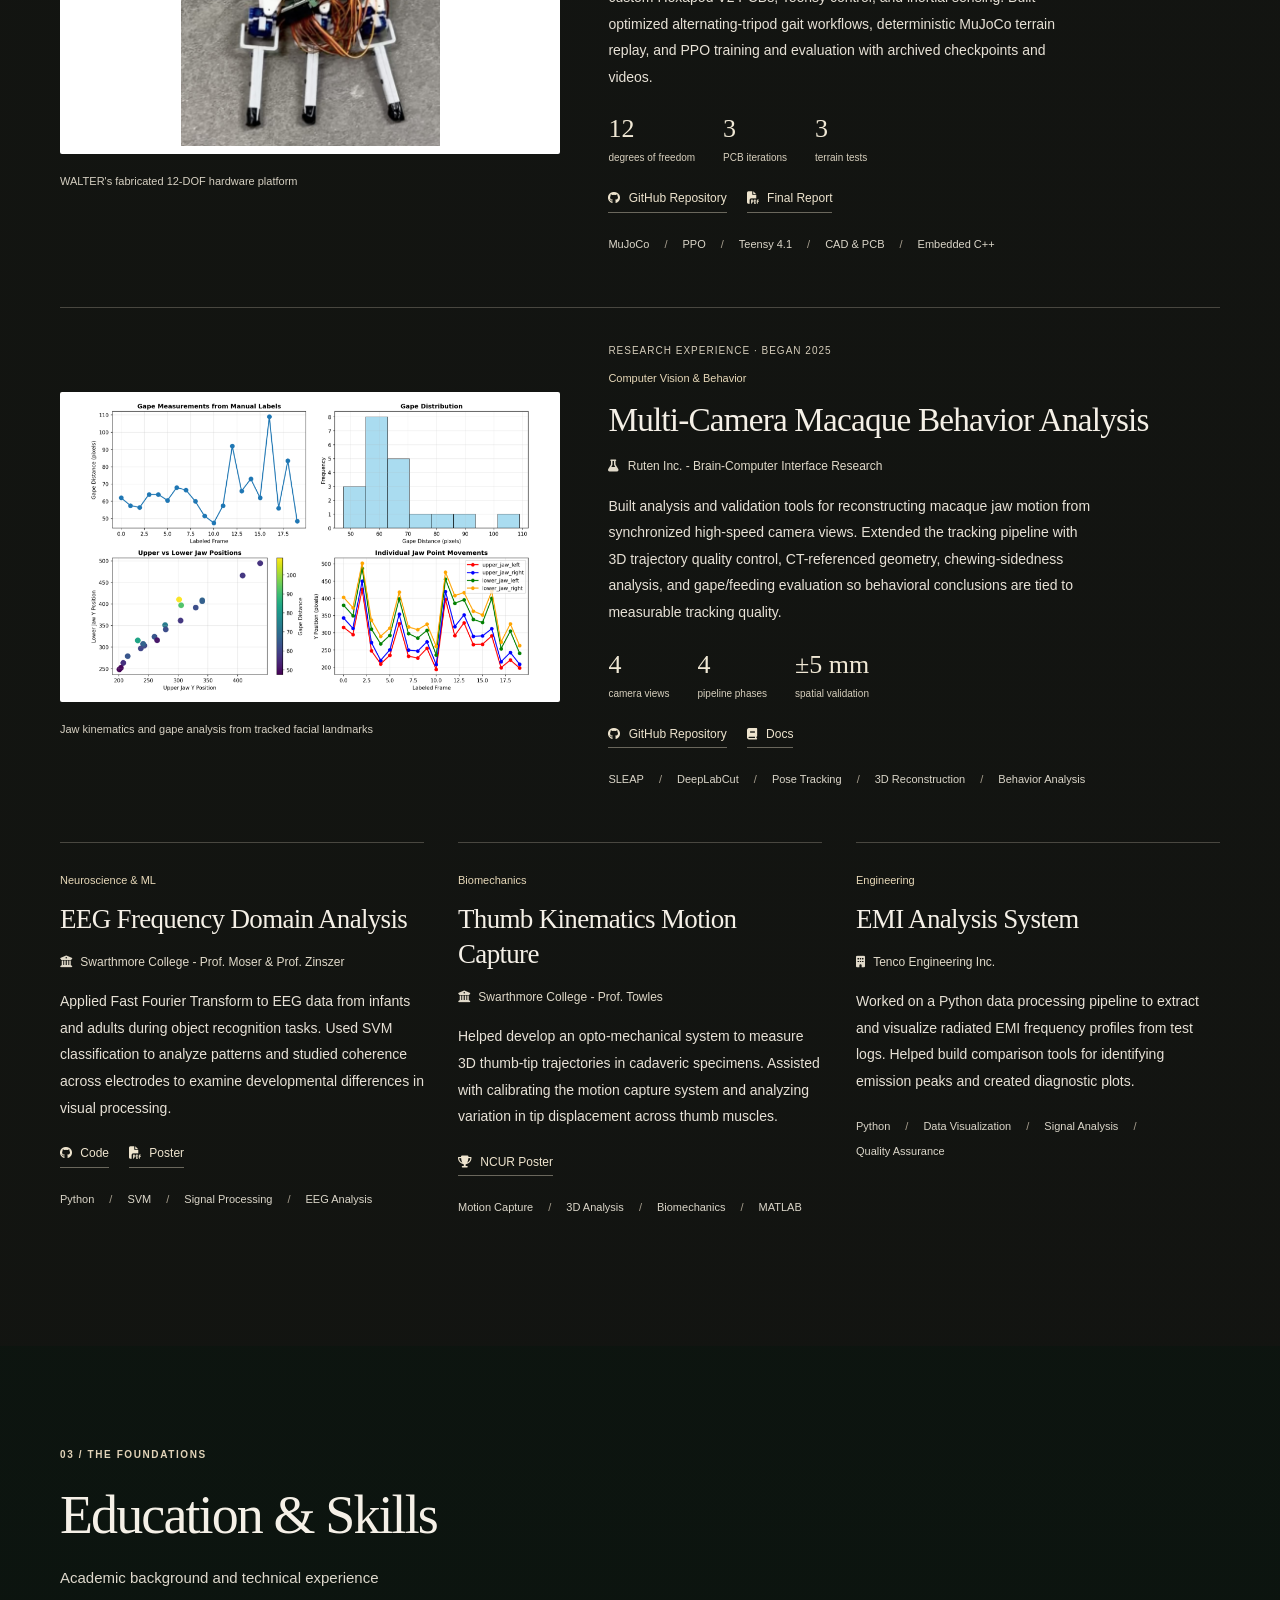
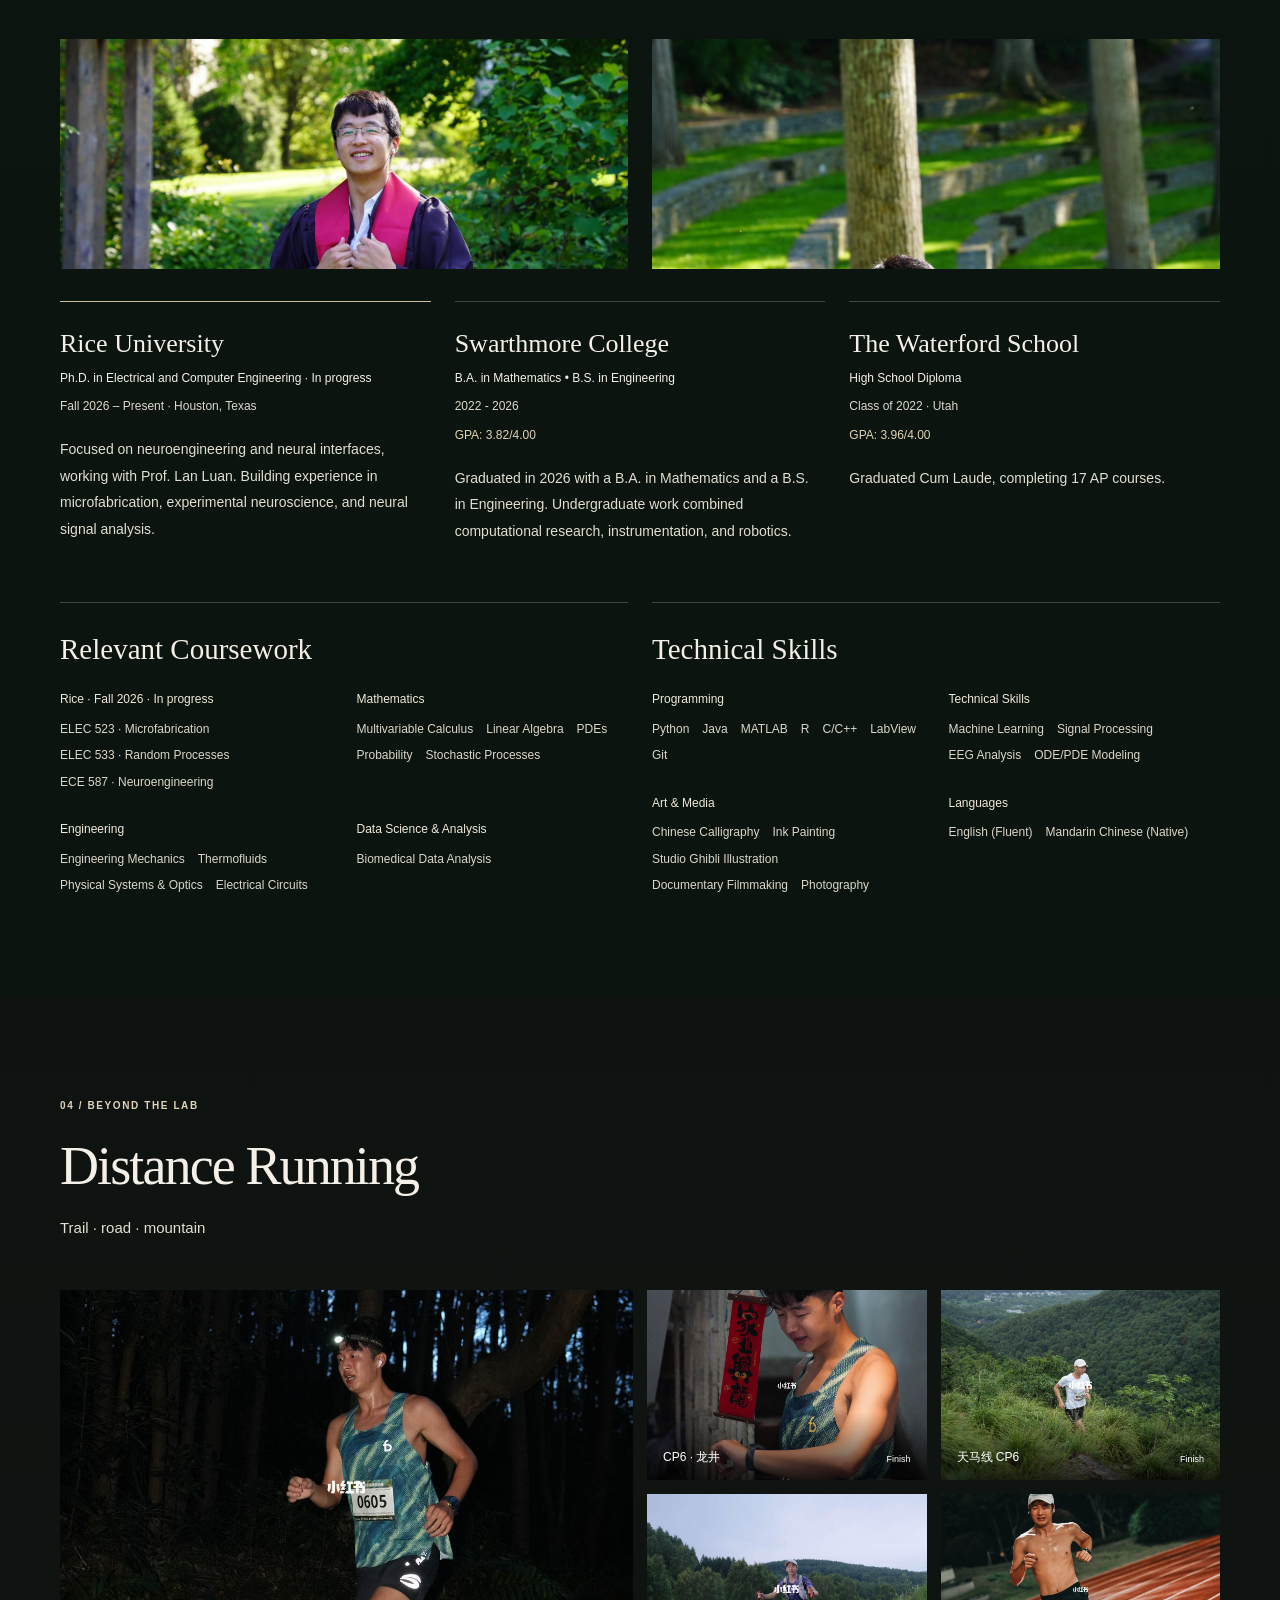
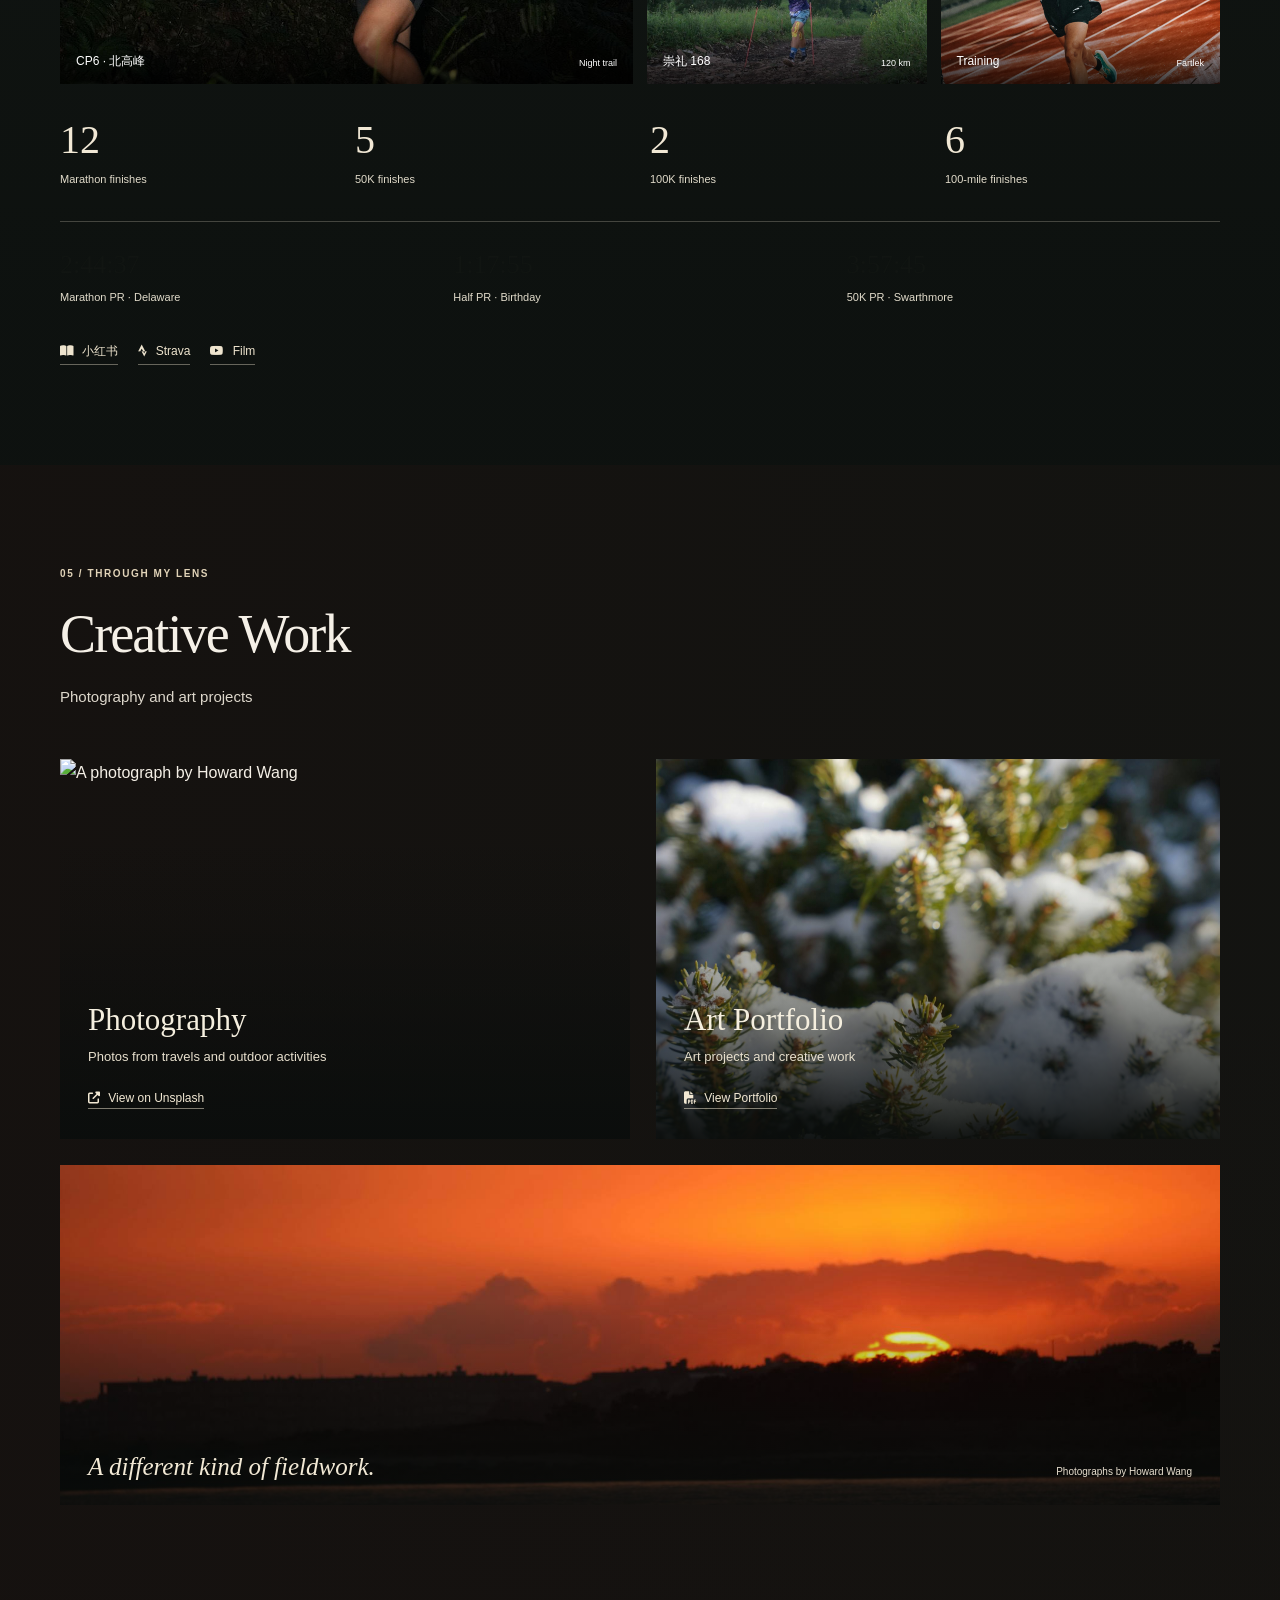
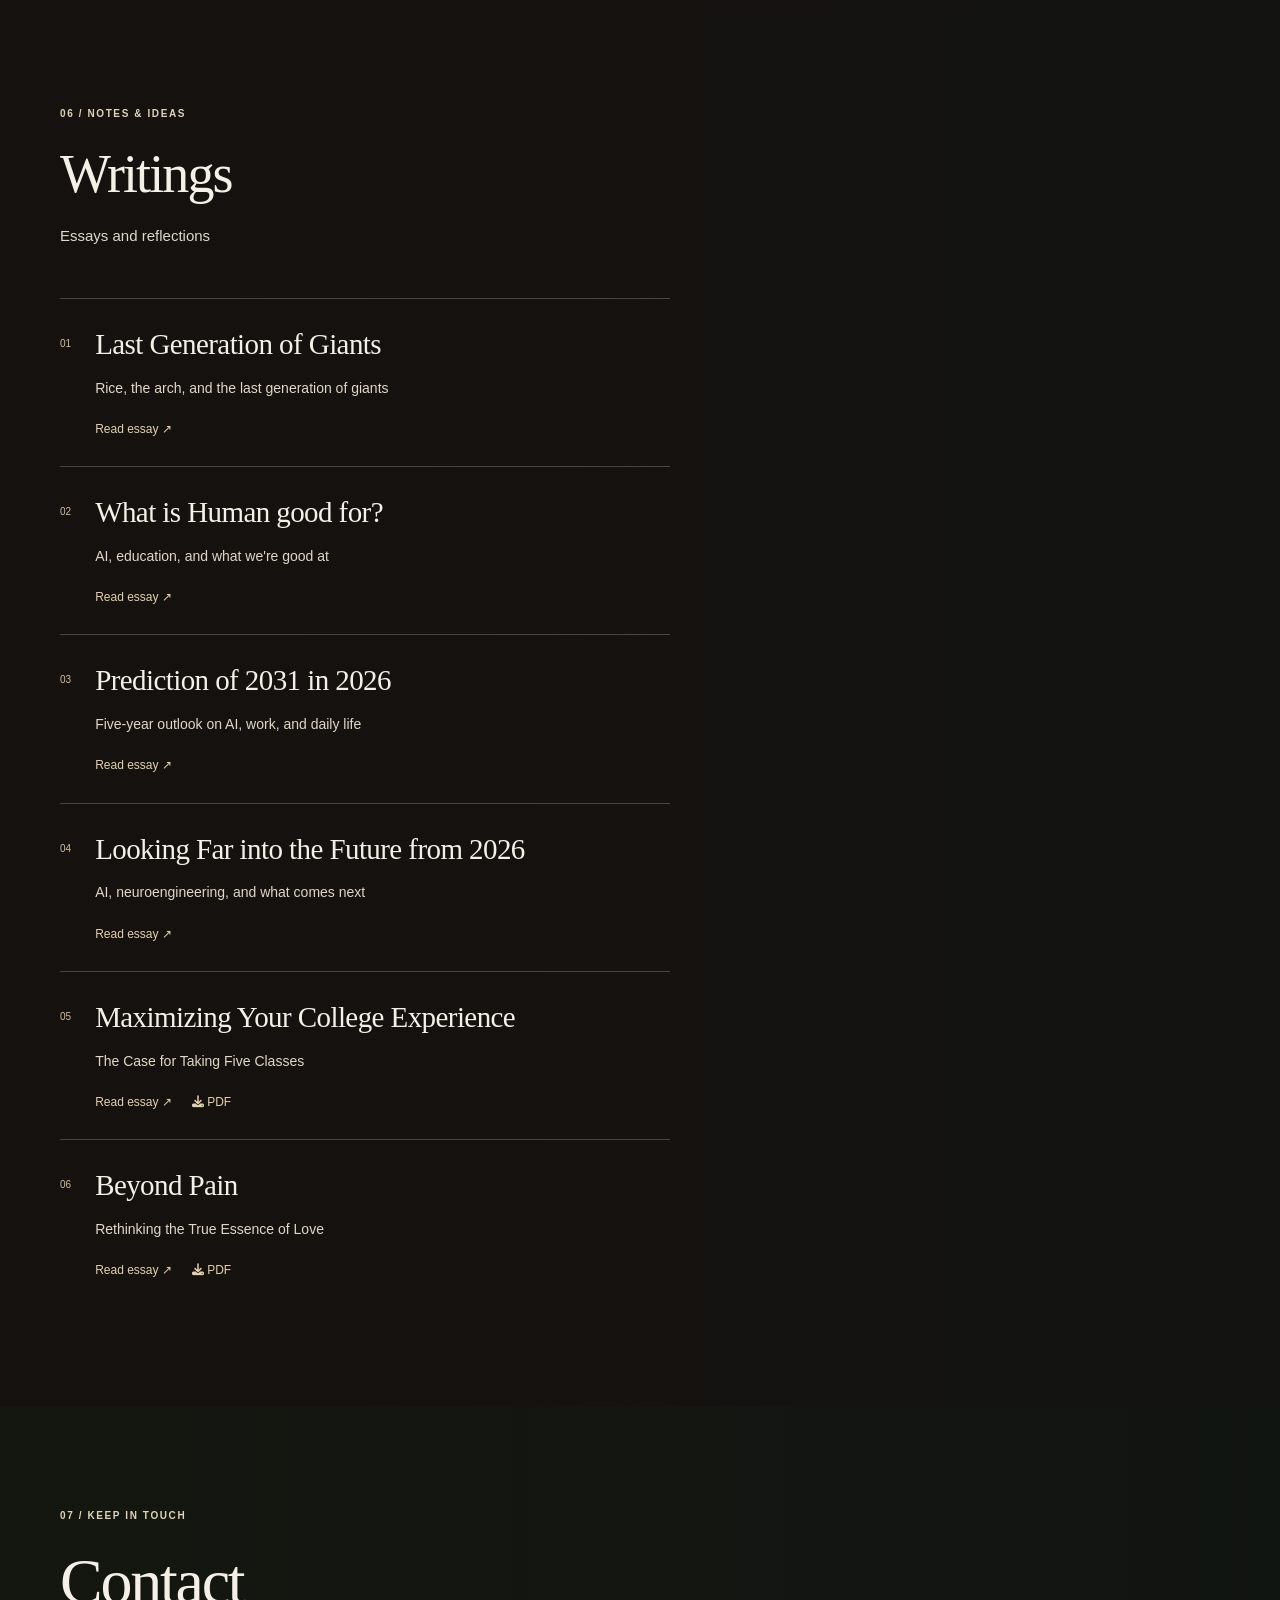
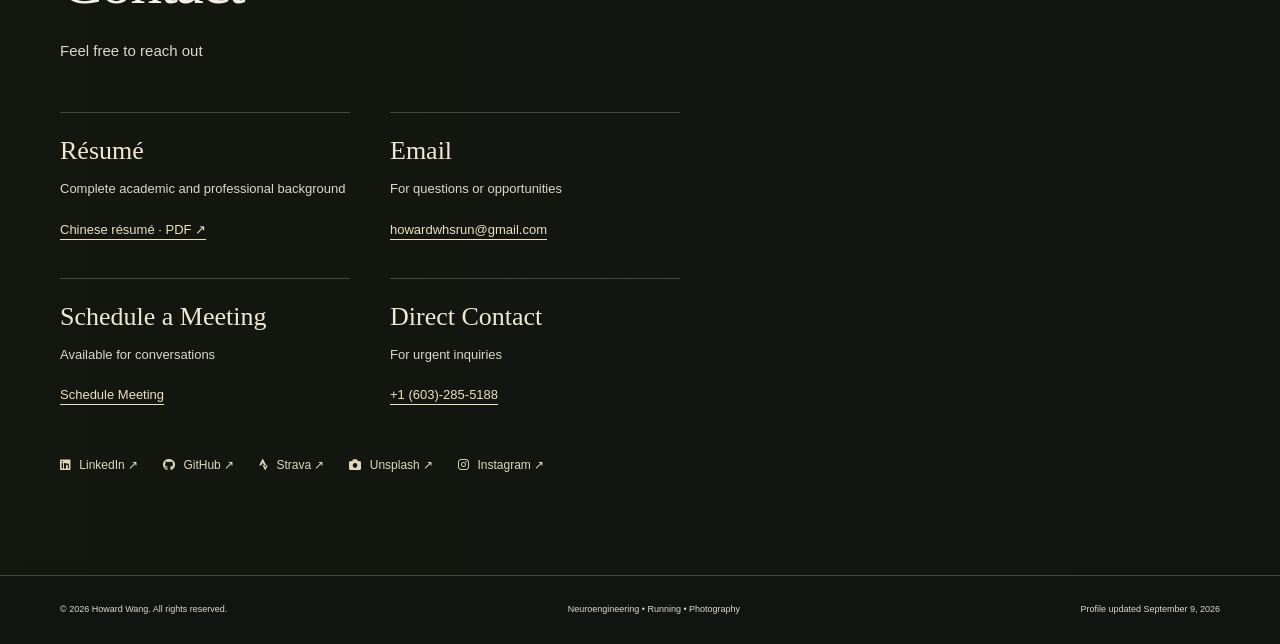
==== commit d641aa40: "Integrate typography with photographic backgrounds" ====
--- a/index.html
+++ b/index.html
@@ -8,7 +8,7 @@
 <title>Howard Wang - Neuroengineering | Rice University</title>
 <link href="https://howardwhsrun.github.io/main/" rel="canonical"/>
 <link href="https://cdnjs.cloudflare.com/ajax/libs/font-awesome/6.4.0/css/all.min.css" rel="stylesheet"/>
-<link href="assets/css/style.css?v=20260913" rel="stylesheet"/><link href="assets/css/photo-backgrounds.css?v=20260913-photos" rel="stylesheet"/>
+<link href="assets/css/style.css?v=20260913" rel="stylesheet"/><link href="assets/css/photo-backgrounds.css?v=20260913-composition" rel="stylesheet"/>
 <script type="application/ld+json">
     {
       "@context": "https://schema.org",
--- a/assets/css/photo-backgrounds.css
+++ b/assets/css/photo-backgrounds.css
@@ -1,29 +1,29 @@
-/* Original photographs remain the full-page visual identity. */
+/* Compose text and the original photographs together, with light placed around the copy. */
 body.photo-theme {
   color-scheme: dark;
-  --paper: #101719;
-  --white: rgba(12, 18, 20, .78);
-  --ink: #f7faf9;
-  --muted: #d2dad6;
-  --green: #f4f8f5;
-  --line: rgba(236, 244, 238, .24);
-  --soft: #172022;
-  background: #101719;
+  --paper: #111512;
+  --white: transparent;
+  --ink: #f5f0e7;
+  --muted: #ddd8ce;
+  --green: #e9dfc8;
+  --line: rgba(238, 230, 213, .24);
+  --soft: #151914;
+  background: #111512;
 }
 .photo-theme .navbar {
-  background: rgba(12, 19, 21, .84);
-  border-color: rgba(255, 255, 255, .18);
-}
-.photo-theme .language-toggle.active { background: #edf2ed; color: #17221f; }
-.photo-theme .nav-link, .photo-theme .logo-mark { color: #edf3f0; }
-.photo-theme .nav-link::after { background: white; }
-.photo-theme .skip-link { background: white; color: #14211b; }
+  background: rgba(16, 20, 18, .82);
+  border-color: rgba(245, 239, 224, .12);
+}
+.photo-theme .language-toggle.active { background: #eee9dd; color: #20241e; }
+.photo-theme .nav-link, .photo-theme .logo-mark { color: #f0ebdf; }
+.photo-theme .nav-link::after { background: #e9dfc8; }
+.photo-theme .skip-link { background: #f5f0e7; color: #192019; }
 .photo-theme a:focus-visible, .photo-theme button:focus-visible { outline-color: #fae1a6; }
 .photo-theme .photo-section {
   position: relative;
   isolation: isolate;
-  background: #111b1d;
-  border-color: rgba(255, 255, 255, .15);
+  background: #111512;
+  border: 0;
 }
 .section-photo-background, .section-photo-overlay,
 .hero-bg-slider, .hero-slide, .hero-photo-overlay {
@@ -38,19 +38,33 @@
 }
 .section-photo-background { background-attachment: fixed; }
 .section-photo-overlay, .hero-photo-overlay { z-index: 1; }
-.section-photo-overlay { background: rgba(7, 13, 17, .64); }
 .photo-section > .container-full, .hero-copy, .hero-photo-footer { position: relative; z-index: 2; }
-#about .section-photo-overlay { background: linear-gradient(90deg, rgba(7, 13, 17, .8), rgba(7, 13, 17, .4)); }
-#research .section-photo-overlay { background: rgba(7, 13, 17, .48); }
-#education .section-photo-overlay { background: rgba(7, 13, 17, .70); }
+/* Each gradient follows the actual photo composition, not its filename. */
+#about .section-photo-overlay {
+  background: linear-gradient(90deg, rgba(14, 12, 15, .88) 0%, rgba(14, 12, 15, .78) 43%, rgba(14, 12, 15, .34) 83%),
+    linear-gradient(0deg, rgba(14, 12, 15, .35), transparent 40%);
+}
+#research .section-photo-overlay {
+  background: linear-gradient(90deg, rgba(19, 20, 17, .74) 0%, rgba(19, 20, 17, .76) 40%, rgba(19, 20, 17, .85) 100%);
+}
+#education .section-photo-overlay {
+  background: linear-gradient(180deg, rgba(10, 20, 14, .60), rgba(10, 20, 14, .84) 47%, rgba(10, 20, 14, .87));
+}
 #athletics .section-photo-background { background-attachment: scroll; background-position: center 40%; }
 #athletics .section-photo-overlay {
-  background: linear-gradient(180deg, rgba(12, 17, 18, .4), rgba(12, 17, 18, .32) 45%, rgba(12, 17, 18, .65));
-}
-#portfolio .section-photo-overlay { background: rgba(7, 13, 17, .56); }
-#blog .section-photo-overlay { background: rgba(7, 13, 17, .74); }
-#contact .section-photo-overlay { background: rgba(7, 13, 17, .65); }
-/* The original four background photographs, with stable, readable hero text. */
+  background: linear-gradient(180deg, rgba(13, 17, 15, .67), rgba(13, 17, 15, .30) 35%, rgba(13, 17, 15, .85) 84%);
+}
+#portfolio .section-photo-overlay {
+  background: linear-gradient(90deg, rgba(22, 17, 15, .83), rgba(22, 17, 15, .40)),
+    linear-gradient(0deg, rgba(22, 17, 15, .4), transparent 55%);
+}
+#blog .section-photo-overlay {
+  background: linear-gradient(90deg, rgba(22, 17, 15, .94) 0%, rgba(22, 17, 15, .88) 40%, rgba(22, 17, 15, .36) 86%);
+}
+#contact .section-photo-overlay {
+  background: linear-gradient(90deg, rgba(20, 22, 16, .95) 0%, rgba(20, 22, 16, .88) 35%, rgba(20, 22, 16, .44) 64%, rgba(20, 22, 16, .12) 100%);
+}
+/* A quieter, left-aligned introduction leaves the horizon open. */
 .photo-theme .hero-section {
   width: 100%;
   min-height: max(660px, calc(100svh - 86px));
@@ -58,128 +72,269 @@
   display: flex;
   align-items: center;
   justify-content: center;
-  padding: 90px 48px 140px;
+  padding: 86px 48px 136px;
   overflow: hidden;
-  text-align: center;
+  text-align: left;
 }
 .hero-slide { opacity: 0; transition: opacity 1.2s ease; }
 .hero-slide.active { opacity: 1; }
 .hero-photo-overlay {
-  background: linear-gradient(180deg, rgba(5, 11, 14, .30), rgba(5, 11, 14, .50) 65%, rgba(5, 11, 14, .64));
-}
-.photo-theme .hero-copy { width: 100%; max-width: 940px; }
-.photo-theme .hero-copy .eyebrow { justify-content: center; color: #f5f8f6; }
+  background: linear-gradient(90deg, rgba(12, 15, 16, .72), rgba(12, 15, 16, .40) 48%, rgba(12, 15, 16, .04) 90%),
+    linear-gradient(0deg, rgba(12, 15, 16, .87), rgba(12, 15, 16, .23) 48%, rgba(12, 15, 16, .06));
+}
+.photo-theme .hero-copy { width: 100%; max-width: 1160px; }
+.photo-theme .hero-copy .eyebrow { justify-content: flex-start; color: #e8dfcc; font-size: 10px; letter-spacing: .18em; }
+.photo-theme .status-dot { background: #ddcda8; }
 .photo-theme .hero-copy h1 {
-  max-width: none;
-  margin: 25px 0 24px;
+  max-width: 800px;
+  margin: 27px 0 22px;
   font-family: var(--sans);
-  font-size: clamp(58px, 8.5vw, 112px);
-  font-weight: 650;
-  letter-spacing: -.055em;
-  color: white;
-  text-shadow: 0 3px 35px rgba(0, 0, 0, .3);
+  font-size: clamp(56px, 7.3vw, 94px);
+  font-weight: 500;
+  letter-spacing: -.06em;
+  line-height: 1.04;
+  color: #f5f0e7;
+  text-shadow: none;
 }
 .photo-theme .hero-intro {
-  max-width: none;
-  color: white;
-  font-family: var(--sans);
+  max-width: 550px;
+  color: #eee8db;
+  font-family: var(--serif);
   font-weight: 400;
-  font-size: clamp(19px, 2.2vw, 28px);
-  letter-spacing: -.02em;
+  font-size: clamp(22px, 2.5vw, 31px);
+  line-height: 1.38;
+  letter-spacing: -.018em;
 }
 .photo-theme .hero-description {
-  max-width: 610px;
-  margin: 22px auto 0;
-  color: #f0f4f1;
+  max-width: 500px;
+  margin: 22px 0 0;
+  color: #e0ddd5;
   font-size: 15px;
-  text-shadow: 0 1px 10px rgba(0, 0, 0, .5);
-}
-.photo-theme .hero-actions { justify-content: center; margin-top: 30px; gap: 25px; }
-.photo-theme .hero-actions .button { padding: 14px 25px; border-radius: 30px; }
-.photo-theme .hero-actions .button:hover { background: #dbe7df; color: #15241d; }
-.photo-theme .hero-actions .text-link { color: white; border-color: rgba(255, 255, 255, .7); }
-.photo-theme .hero-location { justify-content: center; margin-top: 30px; color: #e8eeea; }
+  line-height: 1.9;
+  text-shadow: 0 1px 6px rgba(0, 0, 0, .18);
+}
+.photo-theme .hero-actions { justify-content: flex-start; margin-top: 30px; gap: 30px; }
+.photo-theme .hero-actions .button {
+  padding: 13px 20px;
+  border-radius: 3px;
+  border-color: rgba(239, 231, 214, .5);
+  background: rgba(238, 231, 215, .08);
+  color: #f5f0e7;
+  backdrop-filter: blur(8px);
+}
+.photo-theme .hero-actions .button:hover { background: rgba(238, 231, 215, .20); }
+.photo-theme .hero-actions .text-link { color: #e9e1d1; border-color: rgba(239, 231, 214, .4); }
+.photo-theme .hero-location { justify-content: flex-start; margin-top: 32px; color: #d9d5c9; }
 .hero-photo-footer {
   position: absolute;
-  bottom: 30px;
-  left: 48px;
-  right: 48px;
+  bottom: 27px;
+  left: max(48px, calc((100% - 1160px) / 2));
+  right: max(48px, calc((100% - 1160px) / 2));
   display: flex;
   align-items: center;
   justify-content: space-between;
   gap: 24px;
 }
-.photography-credit { color: #e5ebe7; font-size: 11px; }
+.photography-credit { color: #d9d4c8; font-size: 10px; }
 .hero-slideshow-controls { display: none; gap: 8px; align-items: center; }
 .slideshow-ready .hero-slideshow-controls { display: flex; }
 .hero-slideshow-controls button {
   min-height: 42px;
   min-width: 42px;
   padding: 6px 12px;
-  color: white;
-  background: rgba(7, 13, 17, .55);
-  border: 1px solid rgba(255, 255, 255, .45);
-  border-radius: 24px;
+  color: #eee7d9;
+  background: transparent;
+  border: 1px solid rgba(239, 231, 214, .3);
+  border-radius: 50%;
   font-size: 13px;
 }
-.hero-slideshow-controls button:hover { background: rgba(7, 13, 17, .88); }
-#heroSlideCounter { color: white; min-width: 50px; font-size: 10px; letter-spacing: .12em; }
-#heroPause { min-width: 72px; }
-.photo-theme .interest-strip { width: 100%; padding: 23px 48px; background: #142022; }
-.photo-theme .interest-strip [aria-hidden] { color: #b8cbbf; }
+.hero-slideshow-controls button:hover { background: rgba(239, 231, 214, .12); }
+#heroSlideCounter { color: #ded6c6; min-width: 50px; font-size: 10px; letter-spacing: .12em; }
+#heroPause { min-width: 66px; border-radius: 24px; }
+.photo-theme .interest-strip { width: 100%; padding: 22px 48px; background: #111512; border-color: rgba(239, 231, 214, .12); }
+.photo-theme .interest-strip [aria-hidden] { color: #a89f8b; }
+/* One typographic rhythm, with a comfortable measure for reading over photographs. */
+.photo-theme .section-index { color: #e1d3b8; font-size: 10px; letter-spacing: .16em; margin-bottom: 20px; }
+.photo-theme .section-title-large { font-size: clamp(37px, 4.3vw, 54px); font-weight: 400; letter-spacing: -.035em; color: #f5f0e7; }
+.photo-theme .section-subtitle-large { max-width: 590px; font-size: 15px; line-height: 1.85; color: #ded8cc; margin-top: 17px; }
+.photo-theme .section-header-large, .photo-theme .section-header-center { margin-bottom: 48px; }
+.photo-theme .story-text-large { max-width: 58ch; font-size: 15px; line-height: 1.95; color: #e4dfd5; }
+.photo-theme .story-text-large:first-child { color: #f3eee4; font-size: 17px; }
+.photo-theme .stats-showcase { margin-top: 34px; padding-top: 25px; }
+.photo-theme .stat-label { font-size: 11px; }
+.photo-theme .profile-image-large img { border-radius: 3px; }
 .profile-image-secondary { margin-top: 24px; }
-.profile-image-secondary img { width: 100%; height: 260px; object-fit: cover; object-position: center 38%; }
-/* Contrast belongs to the content surfaces; the photographs stay visible around them. */
-.photo-theme .current-focus { background: rgba(13, 26, 28, .90); border: 1px solid var(--line); color: white; }
-.photo-theme .research-card-large, .photo-theme .research-card-featured { background: rgba(9, 19, 22, .85); }
-.photo-theme .project-media { background: rgba(7, 13, 17, .5); }
-.photo-theme .project-media figcaption { color: #d3ddd7; }
+.profile-image-secondary img { width: 100%; height: 260px; object-fit: cover; object-position: center 38%; border-radius: 3px; }
+/* Project rows belong to the page, rather than separate opaque cards. */
+.photo-theme .current-focus {
+  background: none;
+  border: 0;
+  border-left: 2px solid rgba(227, 211, 177, .65);
+  color: #e9e2d4;
+  padding: 8px 0 8px 25px;
+  margin: 0 0 44px;
+}
+.photo-theme .current-focus p { font-size: 14px; }
+.photo-theme .research-grid-enhanced { column-gap: 34px; row-gap: 18px; }
+.photo-theme .research-card-large, .photo-theme .research-card-featured {
+  border: 0;
+  border-top: 1px solid rgba(233, 224, 204, .25);
+  background: none;
+}
+.photo-theme .project-spotlight { padding: 34px 0; column-gap: 48px; grid-template-columns: minmax(0, .9fr) minmax(0, 1.1fr); }
+.photo-theme .project-media { background: none; padding: 0; gap: 15px; }
+.photo-theme .project-media img { background: #fff; border: 8px solid rgba(255, 255, 255, .9); border-radius: 2px; }
+.photo-theme .project-media figcaption { color: #d6d0c2; font-size: 11px; line-height: 1.75; }
+.photo-theme .research-content-center { padding: 28px 0; }
+.photo-theme .project-spotlight .research-content-center { padding: 0; }
+.photo-theme .research-content-center h3 { font-size: 27px; line-height: 1.3; }
+.photo-theme .project-spotlight h3 { font-size: clamp(28px, 2.6vw, 34px); line-height: 1.25; }
+.photo-theme .project-status { font-size: 10px; letter-spacing: .1em; color: #d5cdbb; margin-bottom: 10px; }
+.photo-theme .research-category-tag { color: #e7d8b8; font-size: 11px; font-weight: 500; }
+.photo-theme .research-collab { font-size: 12px; line-height: 1.8; margin: 15px 0; color: #e0d9c9; }
+.photo-theme .research-description { color: #e7e1d6; font-size: 14px; line-height: 1.9; max-width: 62ch; }
+.photo-theme .project-metrics { gap: 28px; padding-top: 23px; }
+.photo-theme .project-metrics strong { color: #f0e8d5; font-size: 26px; }
+.photo-theme .project-metrics span { color: #d7cfbd; font-size: 10px; }
+.photo-theme .research-link-large { color: #eee4ce; font-size: 12px; border-color: rgba(238, 228, 206, .4); }
+.photo-theme .research-tech-stack { margin-top: 22px; gap: 6px 15px; }
 .photo-theme .tech-tag, .photo-theme .course-tag, .photo-theme .skill-tag {
-  color: #f0f5f1;
-  background: rgba(13, 22, 25, .7);
-  border: 1px solid rgba(255, 255, 255, .25);
-}
-.photo-theme .coursework-section, .photo-theme .skills-section { background: rgba(7, 13, 17, .45); padding: 25px; }
-.photo-theme .education-card-main { background: rgba(7, 13, 17, .45); padding: 25px; }
-.photo-theme .school-logo, .photo-theme .gpa { color: #ecf5ee; }
-.photo-theme .education-details, .photo-theme .story-text-large { color: #e1e9e3; }
-.photo-theme .story-text-large:first-child { color: white; }
-.photo-theme .education-card-main:first-child { border-color: #dcece2; }
-.photo-theme .athletics-section .eyebrow, .photo-theme .athletics-section .section-subtitle-large { color: #f0f6f2; }
-.photo-theme .run-fact span, .photo-theme .run-pr span { color: #eef4ef; }
-.photo-theme .run-facts, .photo-theme .run-prs { padding-inline: 24px; background: rgba(7, 13, 17, .58); }
-.photo-theme .blog-card { border-color: rgba(255, 255, 255, .32); }
-.photo-theme .portfolio-info-center { padding: 22px; background: rgba(7, 13, 17, .72); }
-.photo-theme .landscape-note figcaption { padding: 15px 20px; background: rgba(7, 13, 17, .72); }
-.photo-theme .contact-grid-large { background: rgba(7, 13, 17, .62); padding: 30px; }
-.photo-theme .social-link-large { color: #eff5f1; }
-.photo-theme .footer-minimal { background: #101719; }
-.photo-theme .back-to-top { background: rgba(12, 20, 23, .94); color: white; }
+  color: #dbd6c9;
+  background: none;
+  border: 0;
+  padding: 0;
+  font-size: 11px;
+  line-height: 1.8;
+}
+.photo-theme .tech-tag:not(:last-child)::after { content: ' /'; margin-left: 12px; color: #a79f8f; }
+/* Education reads as open columns, with one continuous photographic backdrop. */
+.photo-theme .education-card-main { background: none; padding: 26px 8px 24px 0; border-width: 1px; }
+.photo-theme .education-card-main:first-child { border-color: #cbbd9e; }
+.photo-theme .school-logo { display: none; }
+.photo-theme .school-info h3 { font-size: 26px; }
+.photo-theme .school-info p { font-size: 12px; line-height: 1.8; }
+.photo-theme .gpa { color: #e1d4b4; }
+.photo-theme .education-details { font-size: 14px; line-height: 1.9; color: #e2ded2; }
+.photo-theme .coursework-section, .photo-theme .skills-section { background: none; padding: 30px 0 0; }
+.photo-theme .coursework-title, .photo-theme .skills-title { font-size: 29px; }
+.photo-theme .course-category h4, .photo-theme .skill-category h4 { font-size: 12px; font-weight: 500; color: #f0e9d9; }
+.photo-theme .course-tags, .photo-theme .skill-tags { gap: 5px 13px; }
+.photo-theme .course-tag, .photo-theme .skill-tag { font-size: 12px; }
+.photo-theme .coursework-grid, .photo-theme .skills-grid { gap: 27px 25px; }
+/* Let the trail photograph flow through the running records. */
+.photo-theme .athletics-section .eyebrow { color: #e1d3b8; }
+.photo-theme .athletics-section .section-subtitle-large { color: #e4dfd0; }
+.photo-theme .run-facts, .photo-theme .run-prs { background: none; padding-inline: 0; }
+.photo-theme .run-facts { border-color: var(--line); padding-block: 32px; }
+.photo-theme .run-fact strong { color: #f1e8d5; }
+.photo-theme .run-fact span, .photo-theme .run-pr span { color: #e1dbca; font-size: 11px; }
+/* Photo captions sit inside their images with a feathered edge, and stay visible on touch. */
+.photo-theme .portfolio-image-compact { position: relative; }
+.photo-theme .portfolio-image-compact > img { height: 380px; }
+.photo-theme .portfolio-overlay-hover {
+  position: absolute;
+  inset: 0;
+  display: flex;
+  align-items: flex-end;
+  background: linear-gradient(180deg, transparent 20%, rgba(10, 13, 12, .18) 43%, rgba(10, 13, 12, .94));
+}
+.photo-theme .portfolio-info-center { padding: 28px; background: none; }
+.photo-theme .portfolio-info-center h3 { font-size: 31px; color: #f5efdf; }
+.photo-theme .portfolio-info-center p { font-size: 13px; color: #e7dfcd; }
+.photo-theme .portfolio-link-compact { color: #f3e9d4; font-size: 12px; border-color: rgba(243, 233, 212, .5); }
+.photo-theme .landscape-note::after { content: ''; position: absolute; inset: 0; background: linear-gradient(0deg, rgba(9, 12, 11, .86), transparent 60%); pointer-events: none; }
+.photo-theme .landscape-note figcaption { position: absolute; z-index: 1; bottom: 0; left: 0; right: 0; padding: 24px 28px; background: none; color: #e8dfcf; align-items: baseline; }
+.photo-theme .landscape-note figcaption span:first-child { color: #f2e9d5; font-size: 25px; }
+/* The cathedral and wildlife get their own unobstructed space beside the writing. */
+.photo-theme .blog-grid { grid-template-columns: 1fr; max-width: 610px; }
+.photo-theme .blog-card { border-color: var(--line); gap: 24px; padding-block: 27px; }
+.photo-theme .blog-card-title { font-size: 29px; line-height: 1.3; }
+.photo-theme .blog-card-subtitle { font-size: 14px; line-height: 1.8; color: #e0d7c7; }
+.photo-theme .blog-link, .photo-theme .blog-link-download { font-size: 12px; color: #e3d1ad; }
+.photo-theme .essay-number { padding-top: 9px; color: #d1bea0; }
+.photo-theme .contact-grid-large { grid-template-columns: repeat(2, minmax(0, 1fr)); max-width: 620px; background: none; border: 0; padding: 0; gap: 36px 40px; }
+.photo-theme .contact-method-large { border-top: 1px solid var(--line); padding-top: 23px; }
+.photo-theme .method-icon-large { display: none; }
+.photo-theme .contact-method-large h3 { font-size: 26px; color: #f0e8d5; }
+.photo-theme .contact-method-large p { color: #ded8c9; font-size: 13px; margin: 12px 0 14px; }
+.photo-theme .contact-link-large { font-size: 13px; color: #eee0c2; }
+.photo-theme .social-links-large { max-width: 620px; gap: 25px; }
+.photo-theme .social-link-large { color: #e1d7bf; font-size: 12px; }
+.photo-theme .footer-minimal { background: #111512; }
+.photo-theme .back-to-top { background: rgba(18, 23, 19, .9); color: #ede2ca; border-color: rgba(238, 226, 202, .25); }
 .photo-theme .research-link-large:hover, .photo-theme .portfolio-link-compact:hover,
-.photo-theme .blog-card-content > a:hover, .photo-theme .blog-link:hover { color: #fff; }
+.photo-theme .blog-card-content > a:hover, .photo-theme .blog-link:hover { color: #fff8e9; }
+@media(max-width:1100px) {
+  .photo-theme .project-spotlight { column-gap: 30px; }
+  .photo-theme .research-grid-enhanced { column-gap: 25px; }
+}
 @media(max-width:900px) {
   .section-photo-background { background-attachment: scroll; }
-  .photo-theme .nav-menu { background: #111c20; }
-  .photo-theme .hero-section { min-height: max(620px, calc(100svh - 74px)); padding: 80px 32px 130px; }
-  .photo-theme .hero-copy h1 { font-size: clamp(58px, 10vw, 86px); }
-  .photo-theme .hero-photo-footer { left: 24px; right: 24px; }
-  .photo-theme .education-card-main { padding: 18px; }
+  .photo-theme .nav-menu { background: #141a16; }
+  .photo-theme .hero-section { min-height: max(660px, calc(100svh - 74px)); padding: 80px 32px 130px; }
+  .photo-theme .hero-copy h1 { font-size: clamp(56px, 9vw, 78px); }
+  .hero-photo-footer { left: 32px; right: 32px; }
+  #research .section-photo-overlay { background: linear-gradient(90deg, rgba(19, 20, 17, .85), rgba(19, 20, 17, .77)); }
+  #education .section-photo-overlay { background: linear-gradient(180deg, rgba(10, 20, 14, .76), rgba(10, 20, 14, .88)); }
+  #blog .section-photo-overlay { background: linear-gradient(90deg, rgba(22, 17, 15, .91), rgba(22, 17, 15, .70)); }
+  #contact .section-photo-overlay { background: linear-gradient(90deg, rgba(20, 22, 16, .91), rgba(20, 22, 16, .71)); }
+  .photo-theme .education-grid { grid-template-columns: repeat(2, minmax(0, 1fr)); gap: 22px; }
+  .photo-theme .education-card-main, .photo-theme .coursework-section, .photo-theme .skills-section { grid-column: auto; }
+  .photo-theme .education-card-main:last-of-type { grid-column: auto; }
+  .photo-theme .coursework-section { grid-column: 1 / -1; }
+  .photo-theme .skills-section { grid-column: 1 / -1; }
+  .photo-theme .coursework-grid, .photo-theme .skills-grid { grid-template-columns: repeat(2, minmax(0, 1fr)); }
+  .photo-theme .project-spotlight { grid-template-columns: minmax(0, .85fr) minmax(0, 1.15fr); }
+  .photo-theme .project-metrics { gap: 18px; }
+  .photo-theme .portfolio-info-center { padding: 23px; }
 }
 @media(max-width:600px) {
-  .photo-theme .hero-section { min-height: max(650px, calc(100svh - 68px)); padding: 70px 24px 150px; }
-  .photo-theme .hero-copy h1 { font-size: clamp(48px, 12vw, 70px); margin: 24px 0; }
-  .photo-theme .hero-copy .eyebrow { font-size: 9px; }
-  .photo-theme .hero-intro { font-size: 21px; line-height: 1.5; }
-  .photo-theme .hero-description { font-size: 13px; }
-  .photo-theme .hero-location { font-size: 9px; gap: 8px; }
-  .photo-theme .hero-photo-footer { flex-direction: column; gap: 14px; bottom: 24px; left: 20px; right: 20px; }
+  .photo-theme .hero-section { min-height: max(720px, calc(100svh - 68px)); padding: 65px 24px 150px; }
+  .photo-theme .hero-copy h1 { font-size: clamp(45px, 12.5vw, 64px); margin: 25px 0 22px; }
+  .photo-theme .hero-copy .eyebrow { font-size: 9px; letter-spacing: .12em; }
+  .photo-theme .hero-intro { max-width: 340px; font-size: 27px; line-height: 1.35; }
+  .photo-theme .hero-description { font-size: 14px; margin-top: 22px; }
+  .photo-theme .hero-actions { gap: 24px; margin-top: 28px; }
+  .photo-theme .hero-actions .button { padding: 13px 16px; }
+  .photo-theme .hero-location { font-size: 9px; gap: 8px; margin-top: 26px; }
+  .hero-photo-overlay { background: linear-gradient(90deg, rgba(12, 15, 16, .48), rgba(12, 15, 16, .25)), linear-gradient(0deg, rgba(12, 15, 16, .88), rgba(12, 15, 16, .46) 55%, rgba(12, 15, 16, .14)); }
+  .hero-photo-footer { flex-direction: column; align-items: flex-start; gap: 17px; bottom: 22px; left: 24px; right: 24px; }
+  .hero-slideshow-controls button { min-height: 40px; min-width: 40px; }
   .photo-theme .interest-strip { padding: 22px 24px; }
+  .photo-theme .section-title-large { font-size: 39px; }
+  .photo-theme .section-subtitle-large { font-size: 14px; }
+  .photo-theme .section-header-large, .photo-theme .section-header-center { margin-bottom: 34px; }
+  .photo-theme .story-text-large { font-size: 15px; }
+  #about .section-photo-overlay { background: linear-gradient(90deg, rgba(14, 12, 15, .89), rgba(14, 12, 15, .72)); }
   .photo-theme .content-right { display: grid; grid-template-columns: 1fr 1fr; gap: 14px; }
-  .photo-theme .profile-image-large img, .photo-theme .profile-image-secondary img { height: 280px; width: 100%; object-fit: cover; }
+  .photo-theme .profile-image-large img, .photo-theme .profile-image-secondary img { height: 270px; width: 100%; object-fit: cover; }
   .profile-image-secondary { margin: 0; }
-  .photo-theme .coursework-section, .photo-theme .skills-section, .photo-theme .education-card-main { padding: 24px 20px; }
-  .photo-theme .contact-grid-large { padding: 24px 18px; gap: 30px 18px; }
-  .photo-theme .landscape-note figcaption { padding: 16px; }
+  .photo-theme .current-focus { padding: 3px 0 3px 20px; grid-template-columns: 1fr 22px; gap: 13px; margin-bottom: 34px; }
+  .photo-theme .current-focus p { font-size: 13px; }
+  .photo-theme .project-spotlight { grid-template-columns: minmax(0, 1fr); gap: 26px; padding-block: 28px; }
+  .photo-theme .research-grid-enhanced { gap: 10px; }
+  .photo-theme .project-spotlight h3 { font-size: 29px; }
+  .photo-theme .research-content-center h3 { font-size: 27px; }
+  .photo-theme .research-description { font-size: 14px; }
+  .photo-theme .project-metrics { gap: 20px; }
+  .photo-theme .project-metrics strong { font-size: 25px; }
+  .photo-theme .project-metrics span { font-size: 9px; }
+  .photo-theme .education-grid { grid-template-columns: minmax(0, 1fr); gap: 0; }
+  .photo-theme .education-card-main, .photo-theme .coursework-section, .photo-theme .skills-section { grid-column: auto; padding: 26px 0; }
+  .photo-theme .school-info h3 { font-size: 27px; }
+  .photo-theme .coursework-grid, .photo-theme .skills-grid { gap: 25px 18px; }
+  .photo-theme .portfolio-image-compact > img { height: 370px; }
+  .photo-theme .portfolio-info-center { padding: 24px; }
+  .photo-theme .landscape-note figcaption { padding: 20px; align-items: flex-start; gap: 8px; }
+  .photo-theme .landscape-note figcaption span:first-child { font-size: 24px; }
+  .photo-theme .blog-card { gap: 18px; }
+  .photo-theme .blog-card-title { font-size: 27px; }
+  .photo-theme .blog-card-subtitle { font-size: 13px; }
+  .photo-theme .contact-grid-large { padding: 0; gap: 29px 23px; }
+  .photo-theme .contact-method-large h3 { font-size: 23px; }
+  .photo-theme .contact-method-large p { font-size: 12px; }
+  .photo-theme .contact-link-large { font-size: 12px; }
+  .photo-theme .social-links-large { gap: 20px; }
 }
 @media(prefers-reduced-motion:reduce) {
   .hero-slide { transition: none; }
@@ -187,11 +342,10 @@
 }
 @media print {
   body.photo-theme { --paper:white; --ink:black; --muted:#333; --green:#222; color-scheme:light; background:white; color:black; }
-  .section-photo-background, .section-photo-overlay, .hero-bg-slider, .hero-photo-overlay, .hero-photo-footer { display:none; }
+  .section-photo-background, .section-photo-overlay, .hero-bg-slider, .hero-photo-overlay, .hero-photo-footer, .landscape-note::after { display:none; }
   .photo-theme .photo-section { background:white; color:black; }
   .photo-theme .hero-section { min-height:0; padding:20px 0; }
-  .photo-theme .hero-copy h1, .photo-theme .hero-intro, .photo-theme .hero-description, .photo-theme .hero-copy .eyebrow, .photo-theme .hero-location { color:black; text-shadow:none; }
-}
-@media print {
-  .photo-theme main * { color: #111 !important; text-shadow: none !important; background-color: transparent !important; }
-}
+  .photo-theme .hero-copy h1 { font-size:48px; }
+  .photo-theme .portfolio-overlay-hover, .photo-theme .landscape-note figcaption { position:static; background:none; }
+  .photo-theme main * { color:#111 !important; text-shadow:none !important; background-color:transparent !important; }
+}
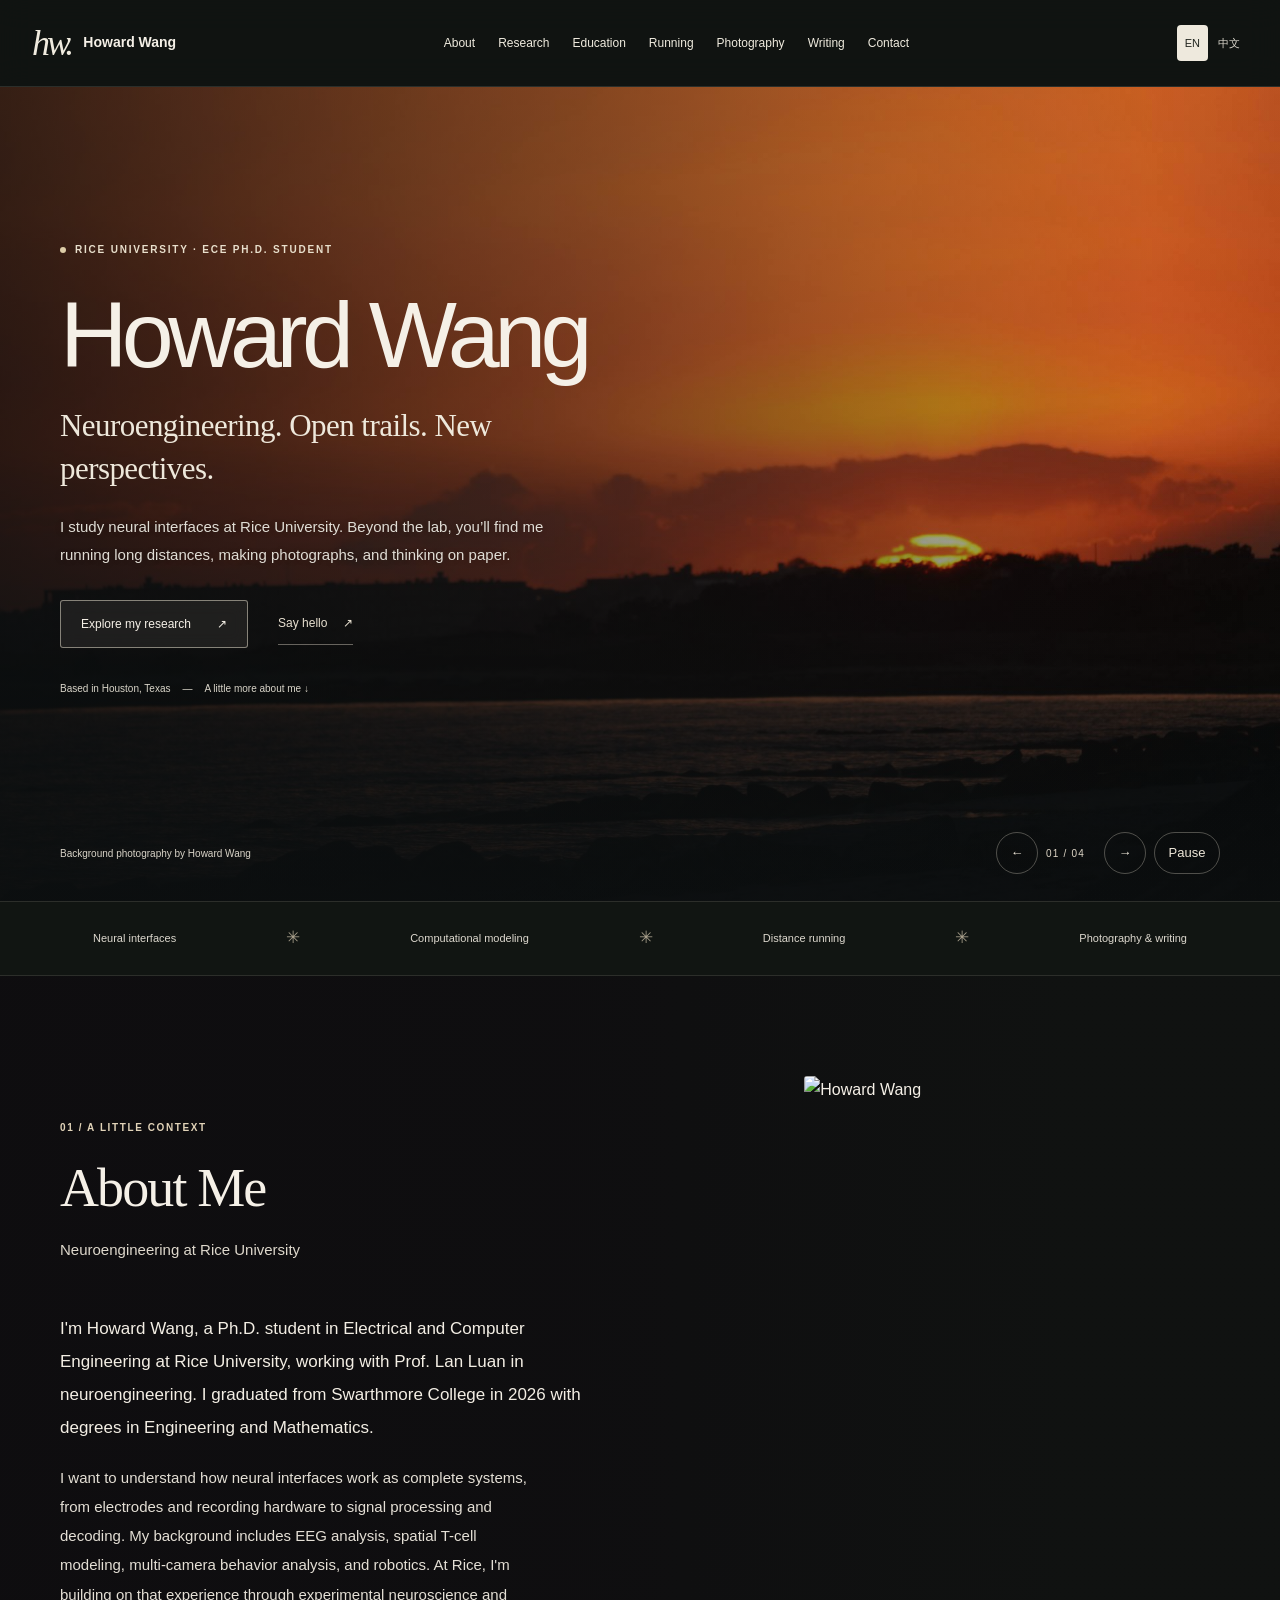
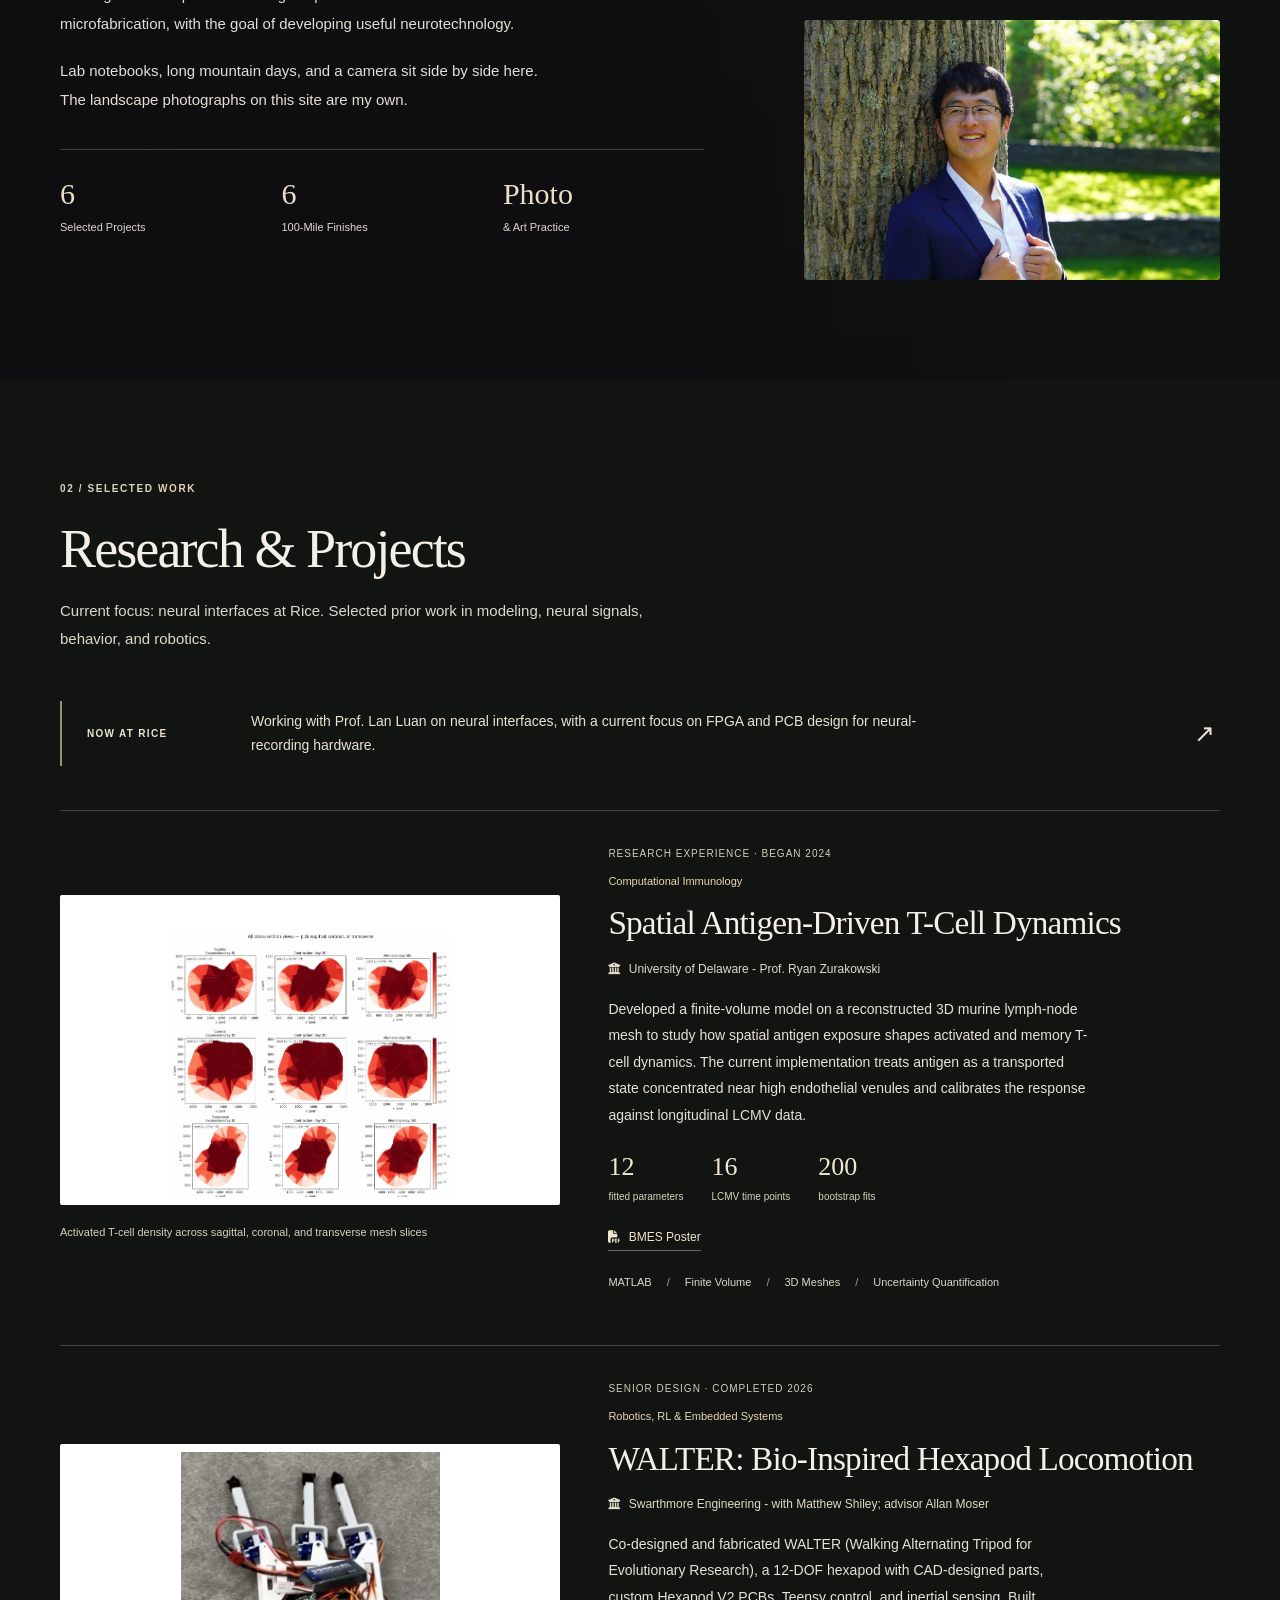
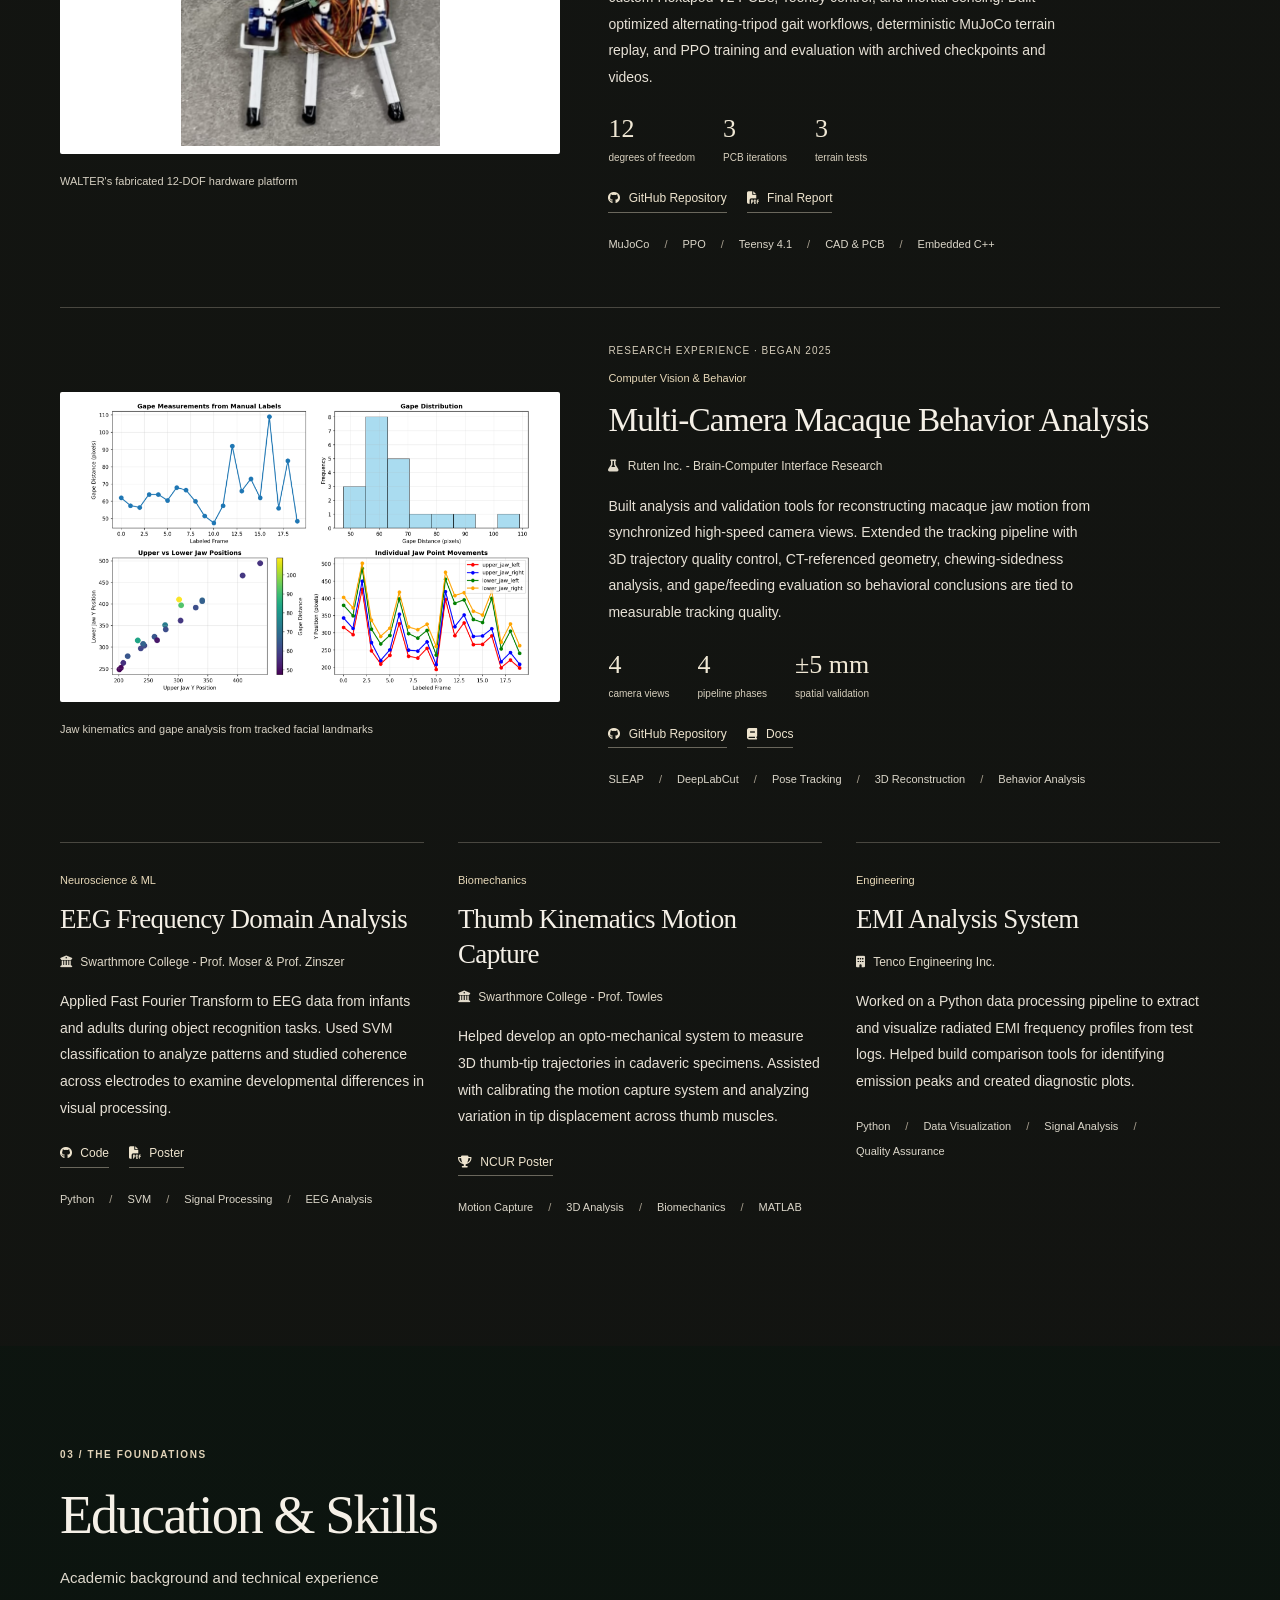
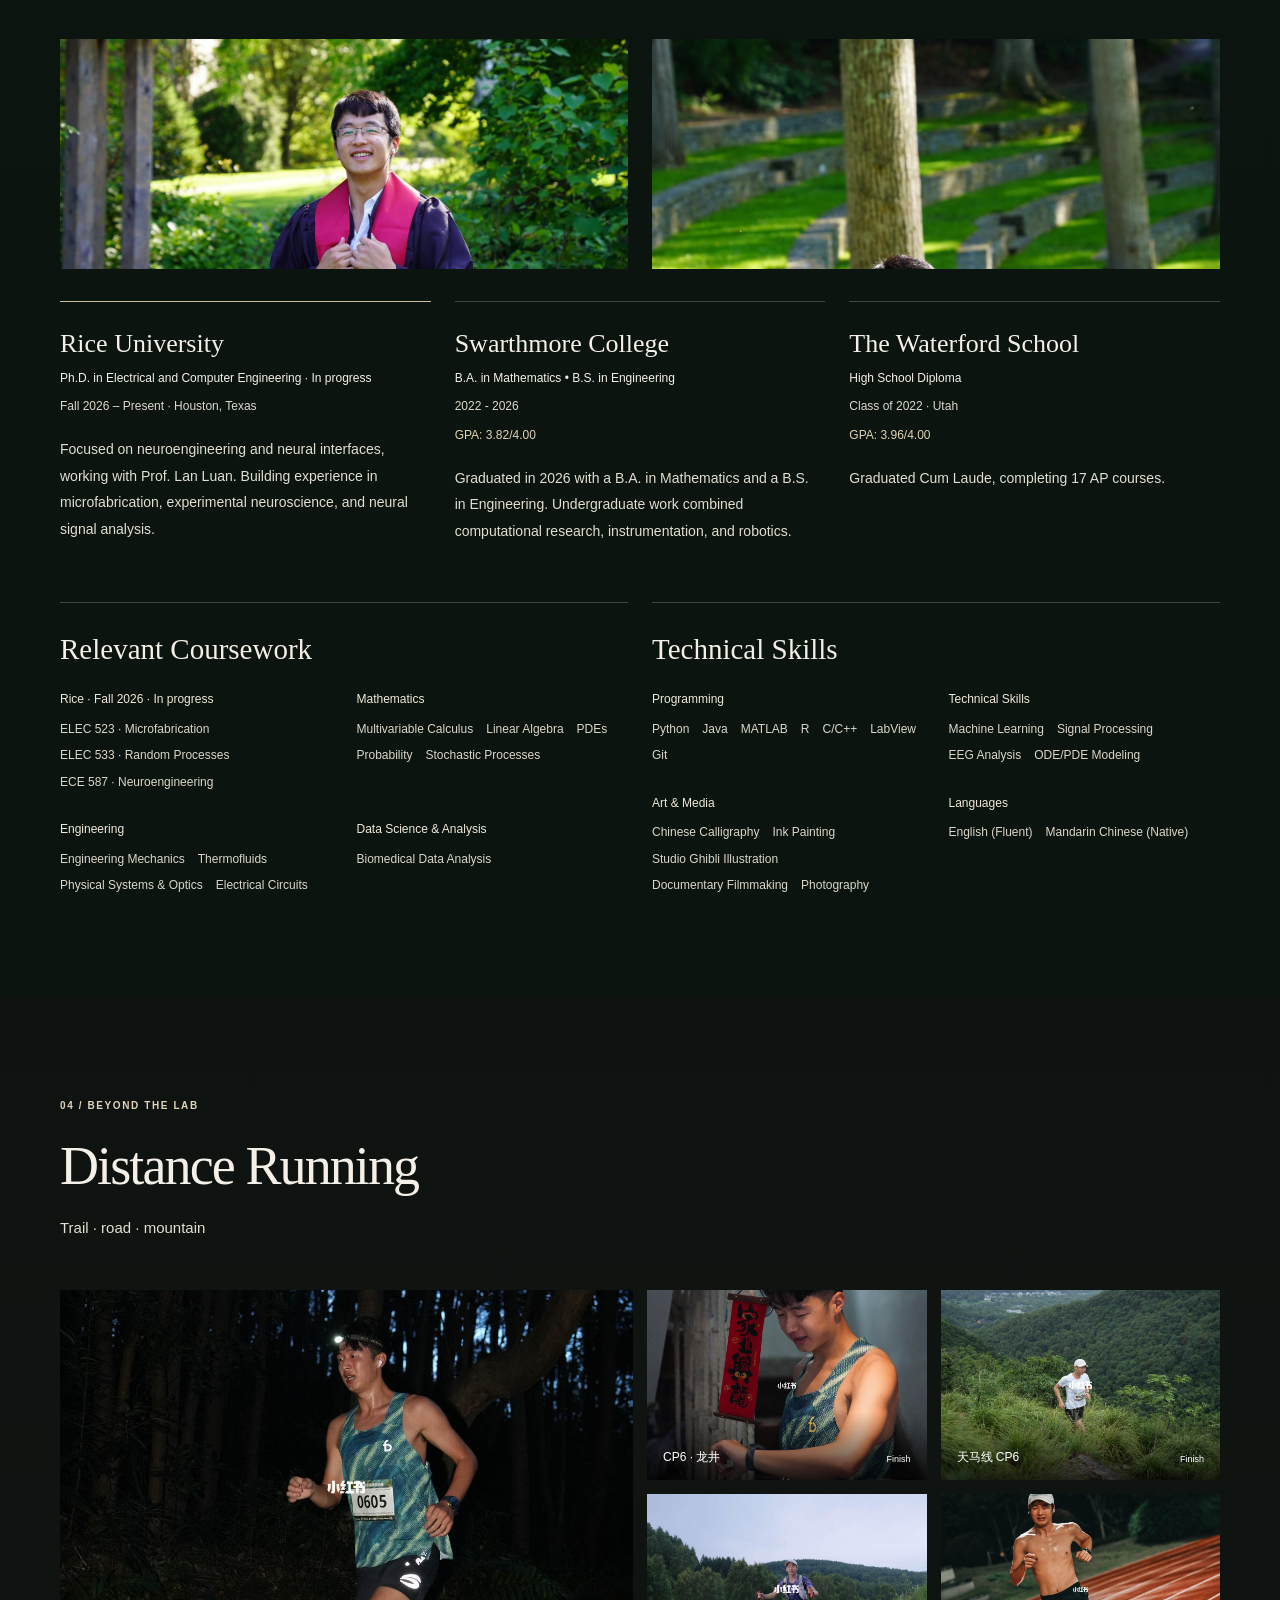
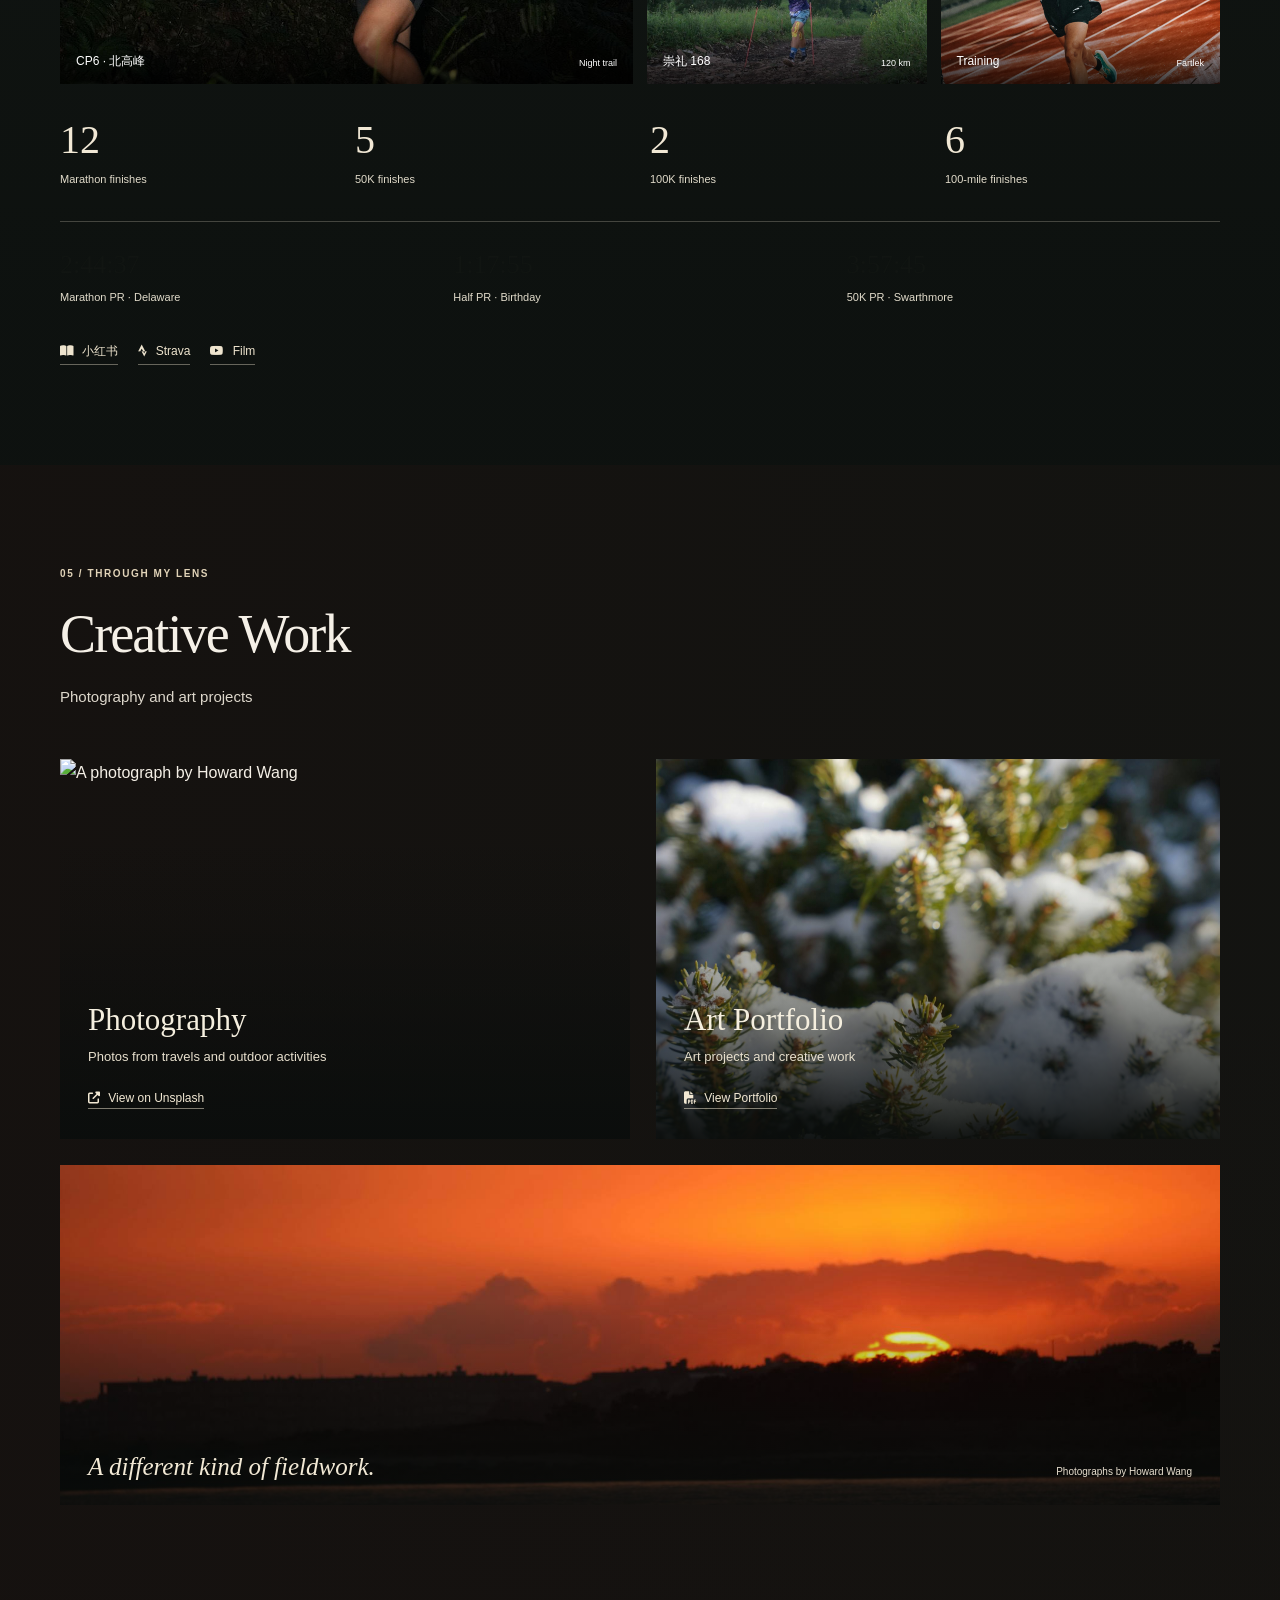
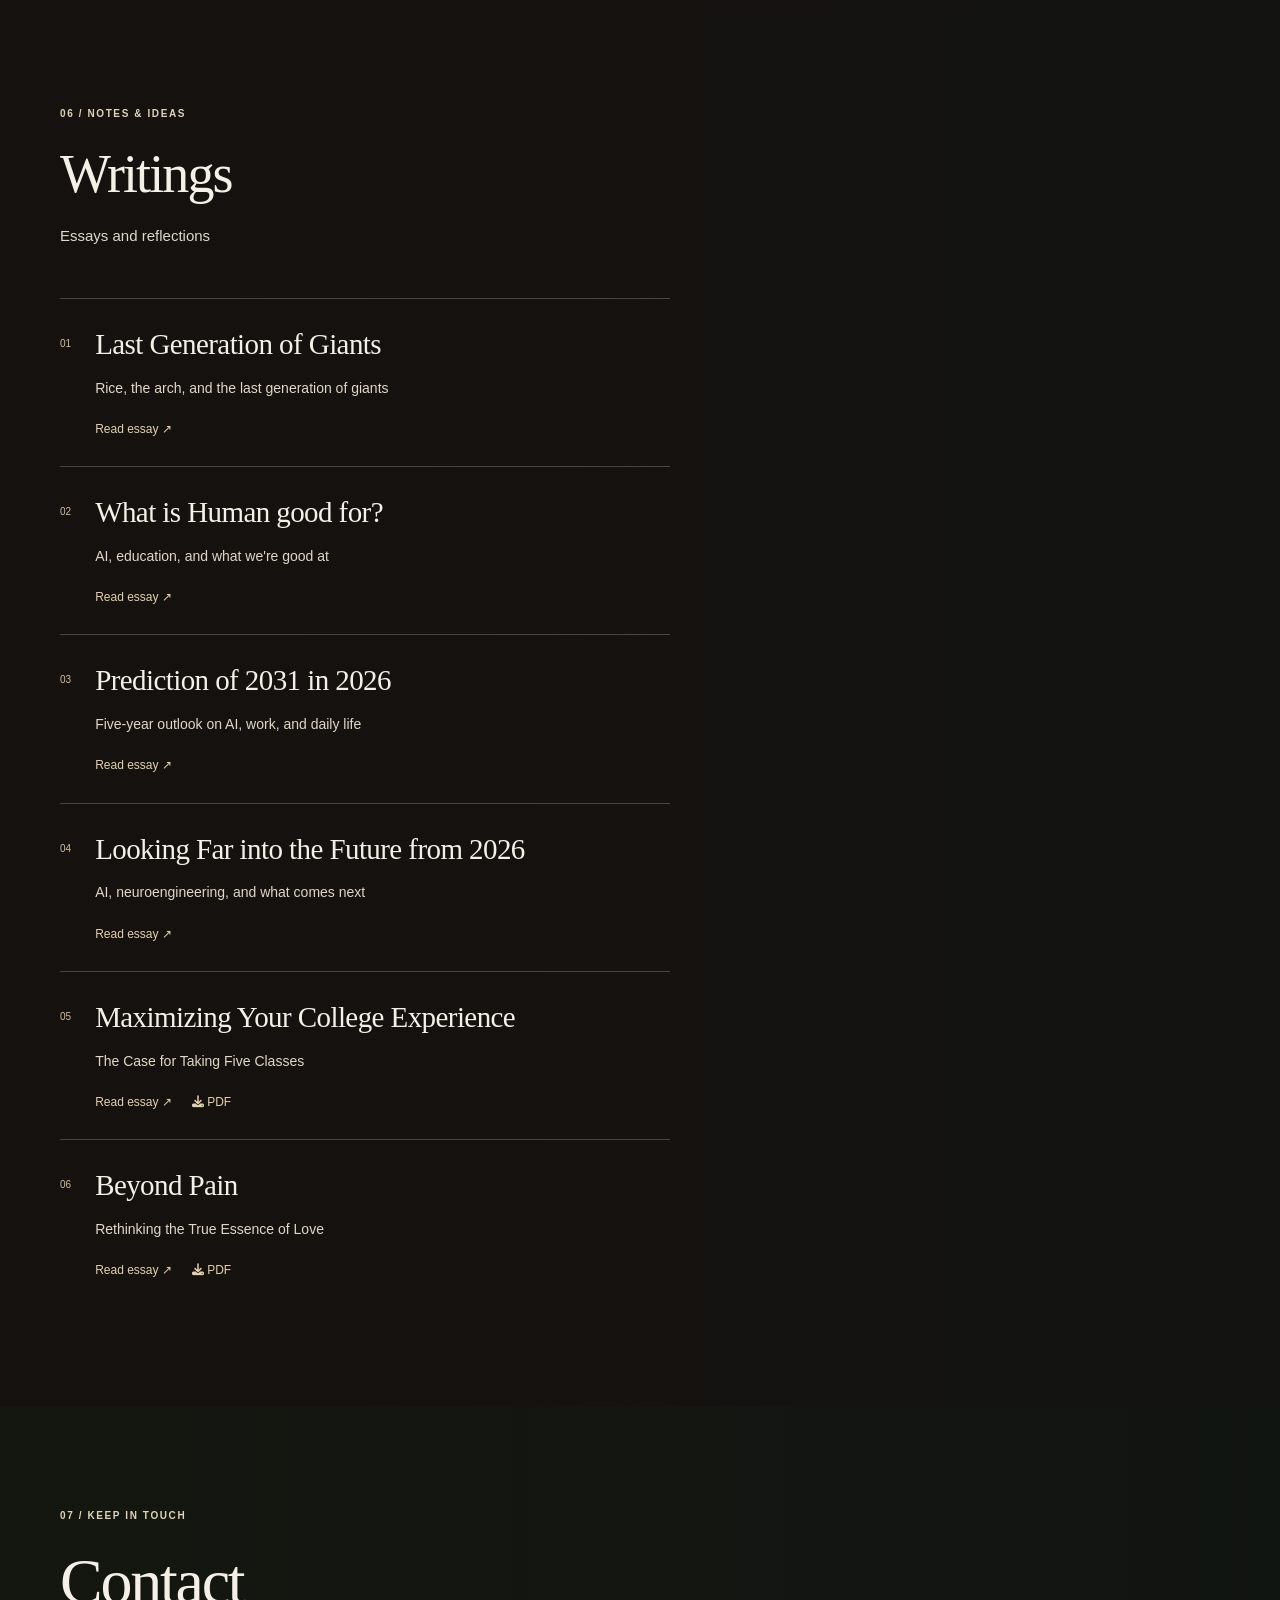
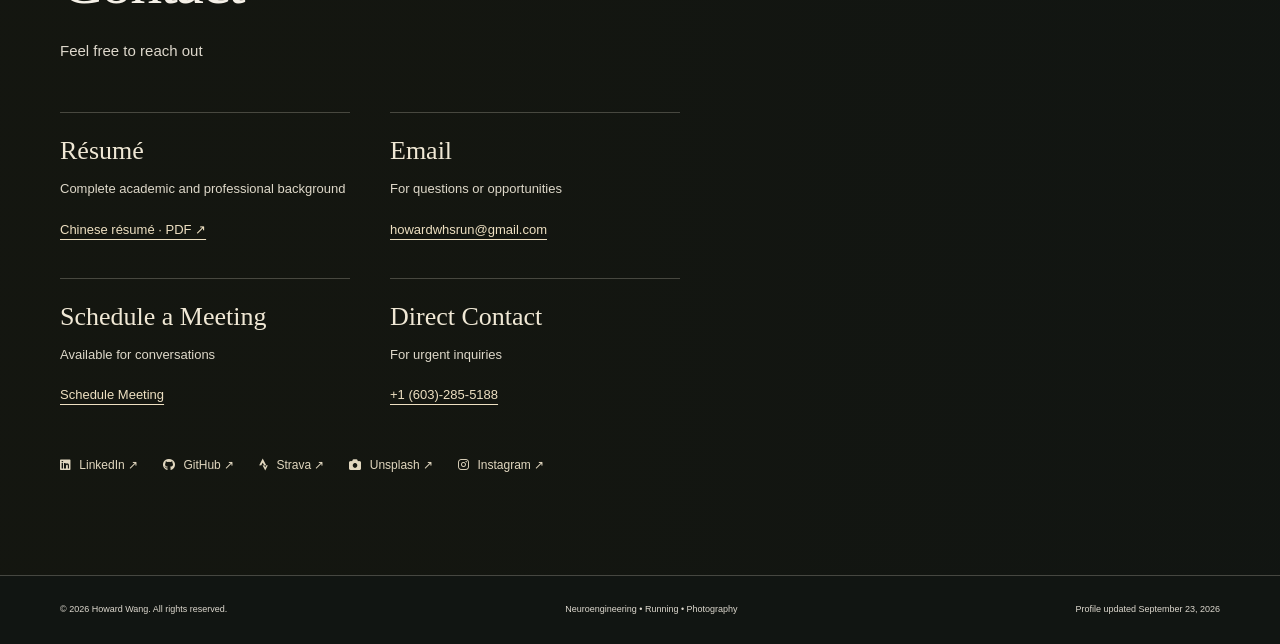
==== commit 7645a287: "Update bilingual current research focus for September profile review" ====
--- a/index.html
+++ b/index.html
@@ -123,7 +123,7 @@
 <h2 class="section-title-large" data-en="Research &amp; Projects" data-zh="研究与项目">Research &amp; Projects</h2>
 <p class="section-subtitle-large" data-en="Current focus: neural interfaces at Rice. Selected prior work in modeling, neural signals, behavior, and robotics." data-zh="当前方向：莱斯大学神经接口研究。以下为建模、神经信号、行为分析与机器人方面的部分既往工作。">Current focus: neural interfaces at Rice. Selected prior work in modeling, neural signals, behavior, and robotics.</p>
 </div>
-<aside class="current-focus"><span class="focus-label" data-en="NOW AT RICE" data-zh="当前在莱斯">NOW AT RICE</span><p data-en="Neural interfaces, from electrodes and recording hardware to signal processing and decoding. Working with Prof. Lan Luan." data-zh="从电极与记录硬件，到信号处理与解码，探索完整的神经接口系统。与Lan Luan教授开展研究。">Neural interfaces, from electrodes and recording hardware to signal processing and decoding. Working with Prof. Lan Luan.</p><a aria-label="See academic background" href="#education">↗</a></aside><div class="research-grid-enhanced">
+<aside class="current-focus"><span class="focus-label" data-en="NOW AT RICE" data-zh="当前在莱斯">NOW AT RICE</span><p data-en="Working with Prof. Lan Luan on neural interfaces, with a current focus on FPGA and PCB design for neural-recording hardware." data-zh="与Lan Luan教授开展神经接口研究，目前重点参与神经记录硬件的FPGA与PCB设计。">Working with Prof. Lan Luan on neural interfaces, with a current focus on FPGA and PCB design for neural-recording hardware.</p><a aria-label="See academic background" href="#education">↗</a></aside><div class="research-grid-enhanced">
 <article class="research-card-featured project-spotlight">
 <figure class="project-media">
 <img alt="Cross-sections of modeled activated T-cell density across a three-dimensional lymph node mesh" decoding="async" height="1240" loading="lazy" src="assets/images/ud-t-cell-spatial-model.png" width="1450"/>
@@ -691,7 +691,7 @@
 <div class="footer-content-center">
 <p>© 2026 Howard Wang. All rights reserved.</p>
 <p class="footer-subtitle" data-en="Neuroengineering • Running • Photography" data-zh="神经工程 • 跑步 • 摄影">Neuroengineering • Running • Photography</p>
-<p class="footer-subtitle" data-en="Profile updated September 9, 2026" data-zh="个人简介更新于2026年9月9日">Profile updated September 9, 2026</p>
+<p class="footer-subtitle" data-en="Profile updated September 23, 2026" data-zh="个人简介更新于2026年9月23日">Profile updated September 23, 2026</p>
 </div>
 </div>
 </footer>
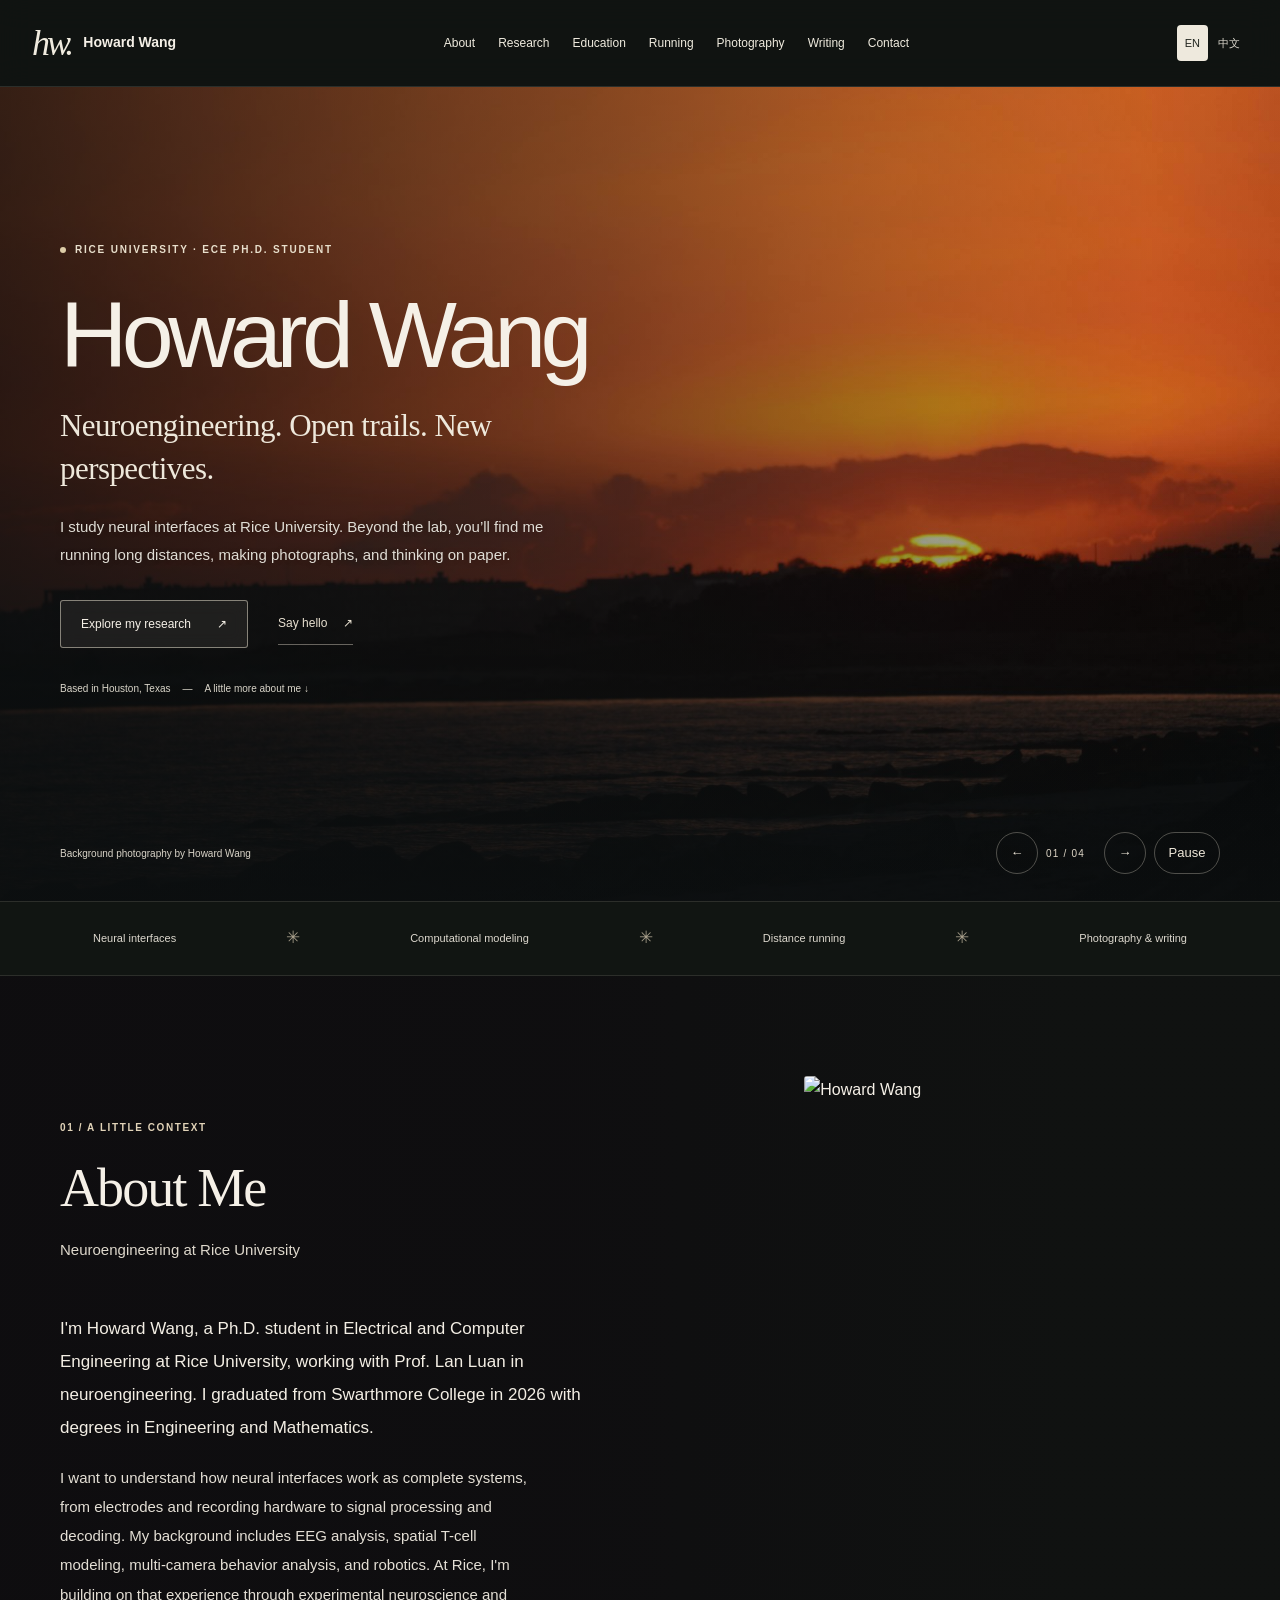
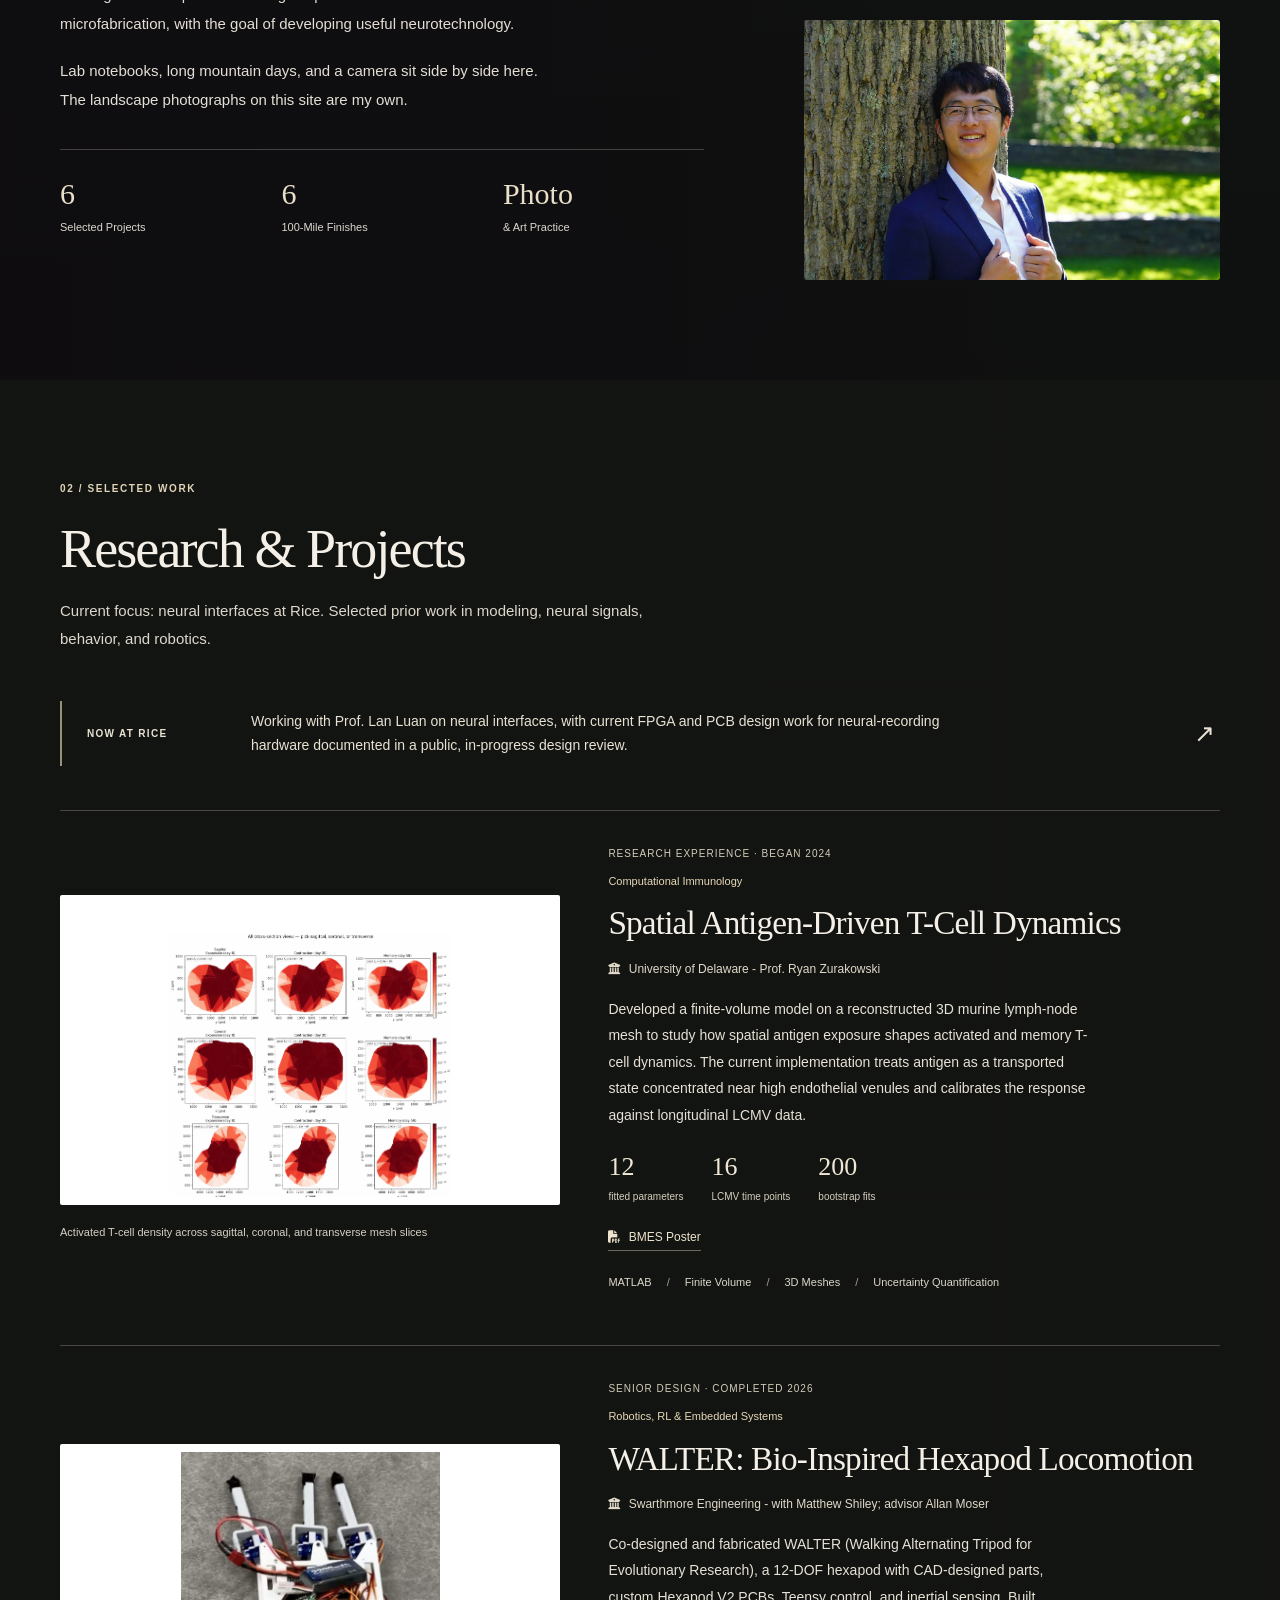
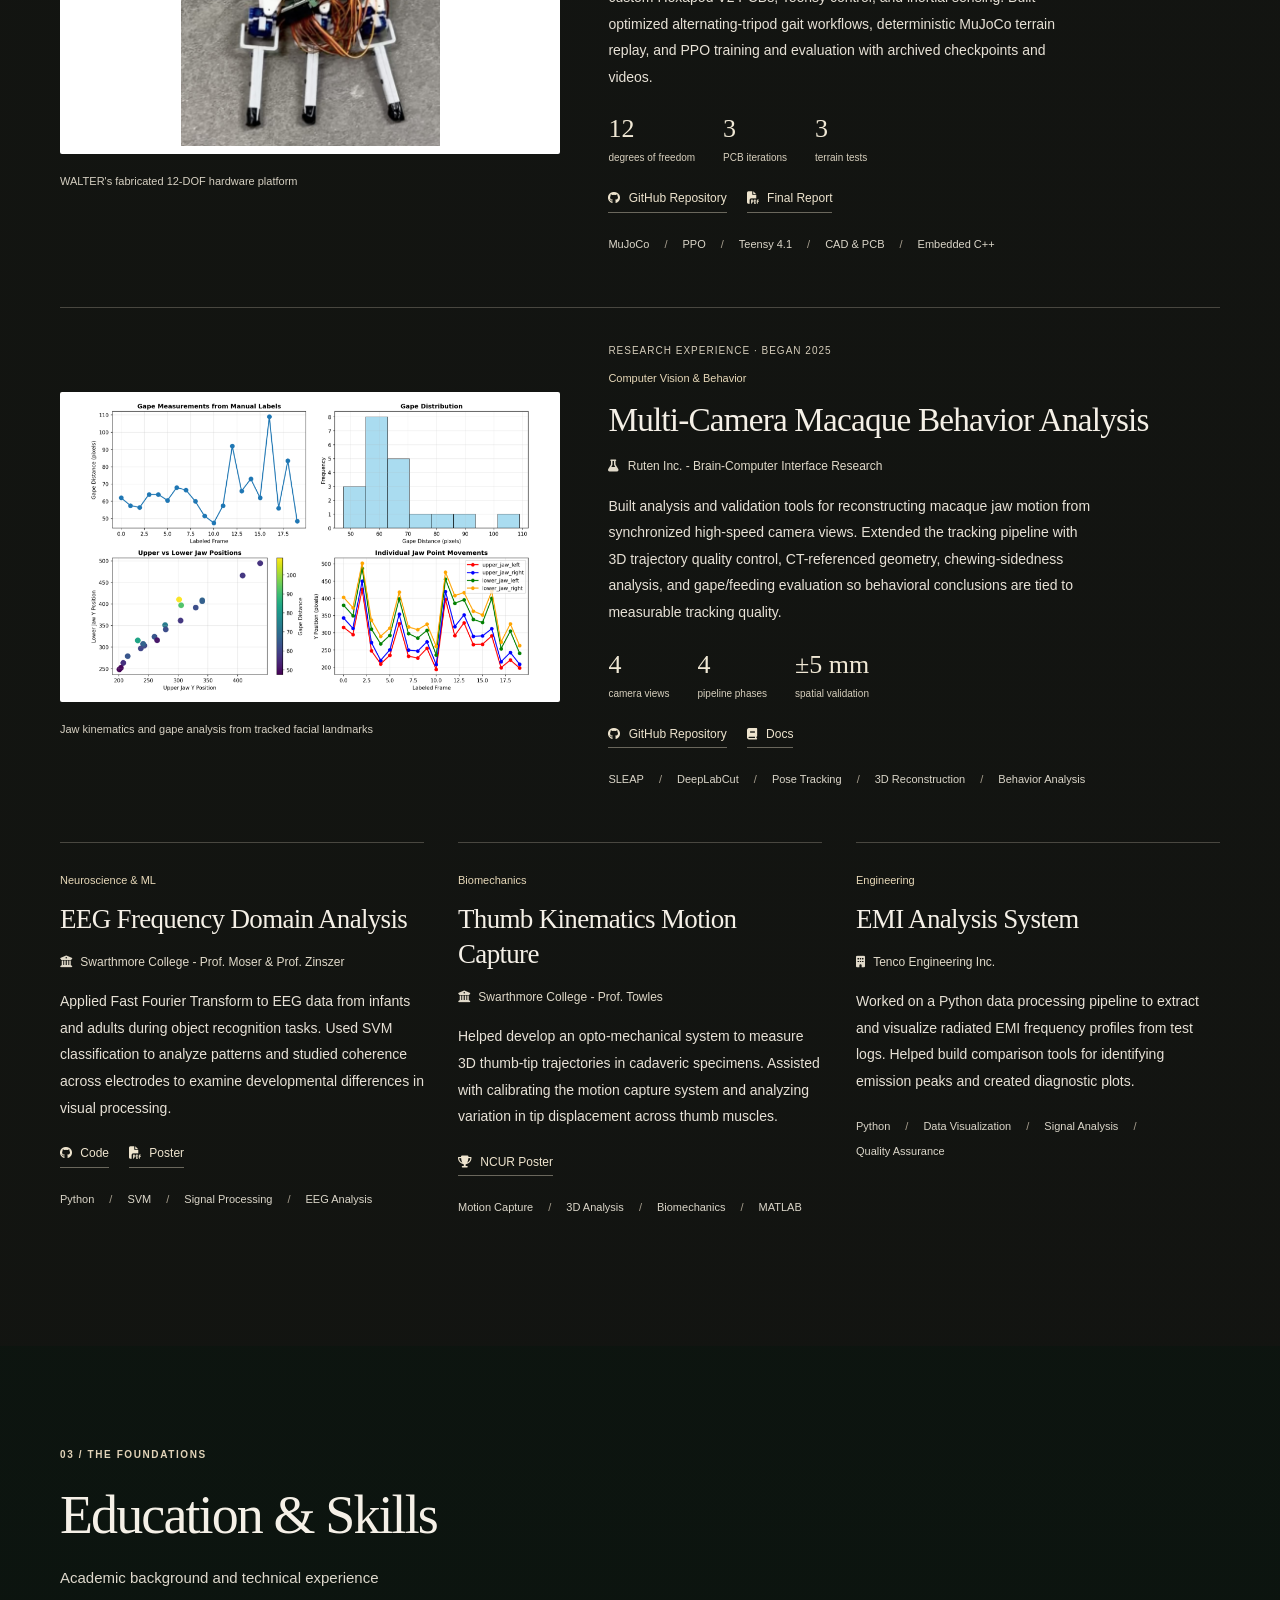
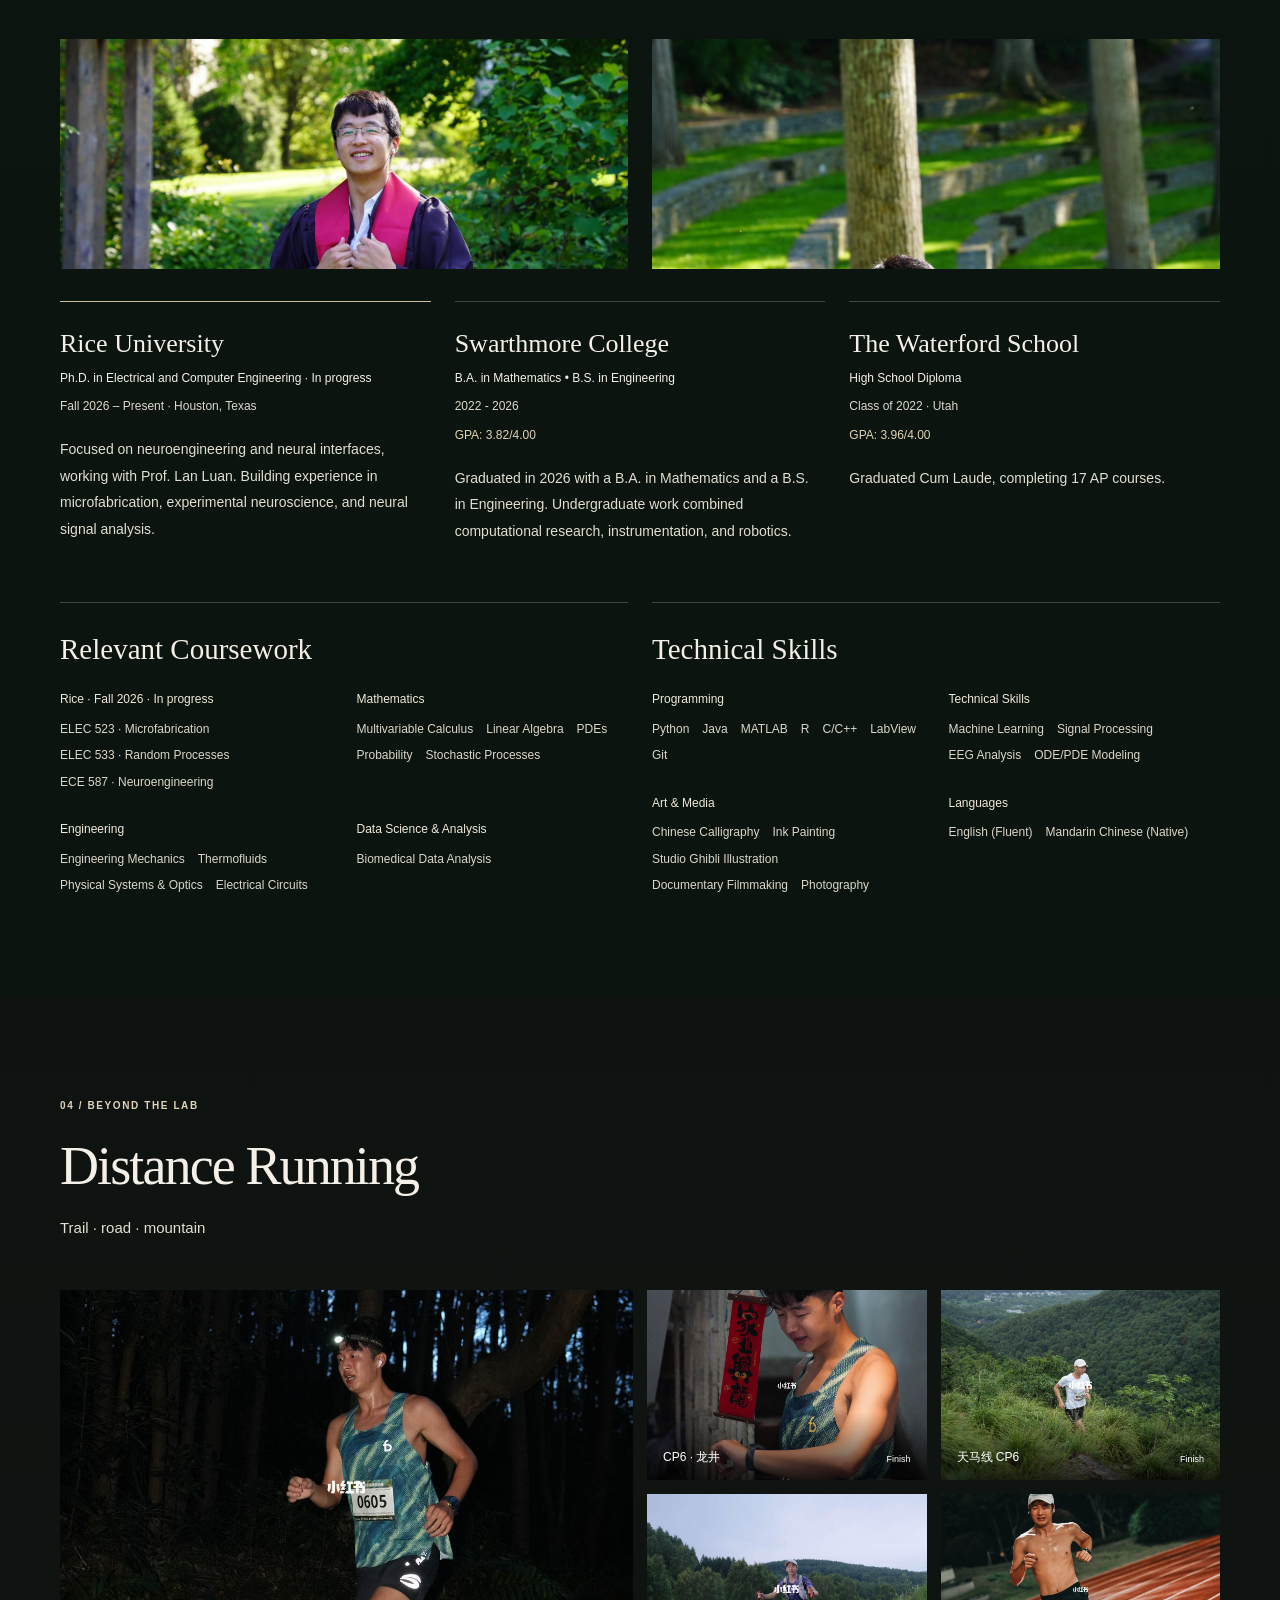
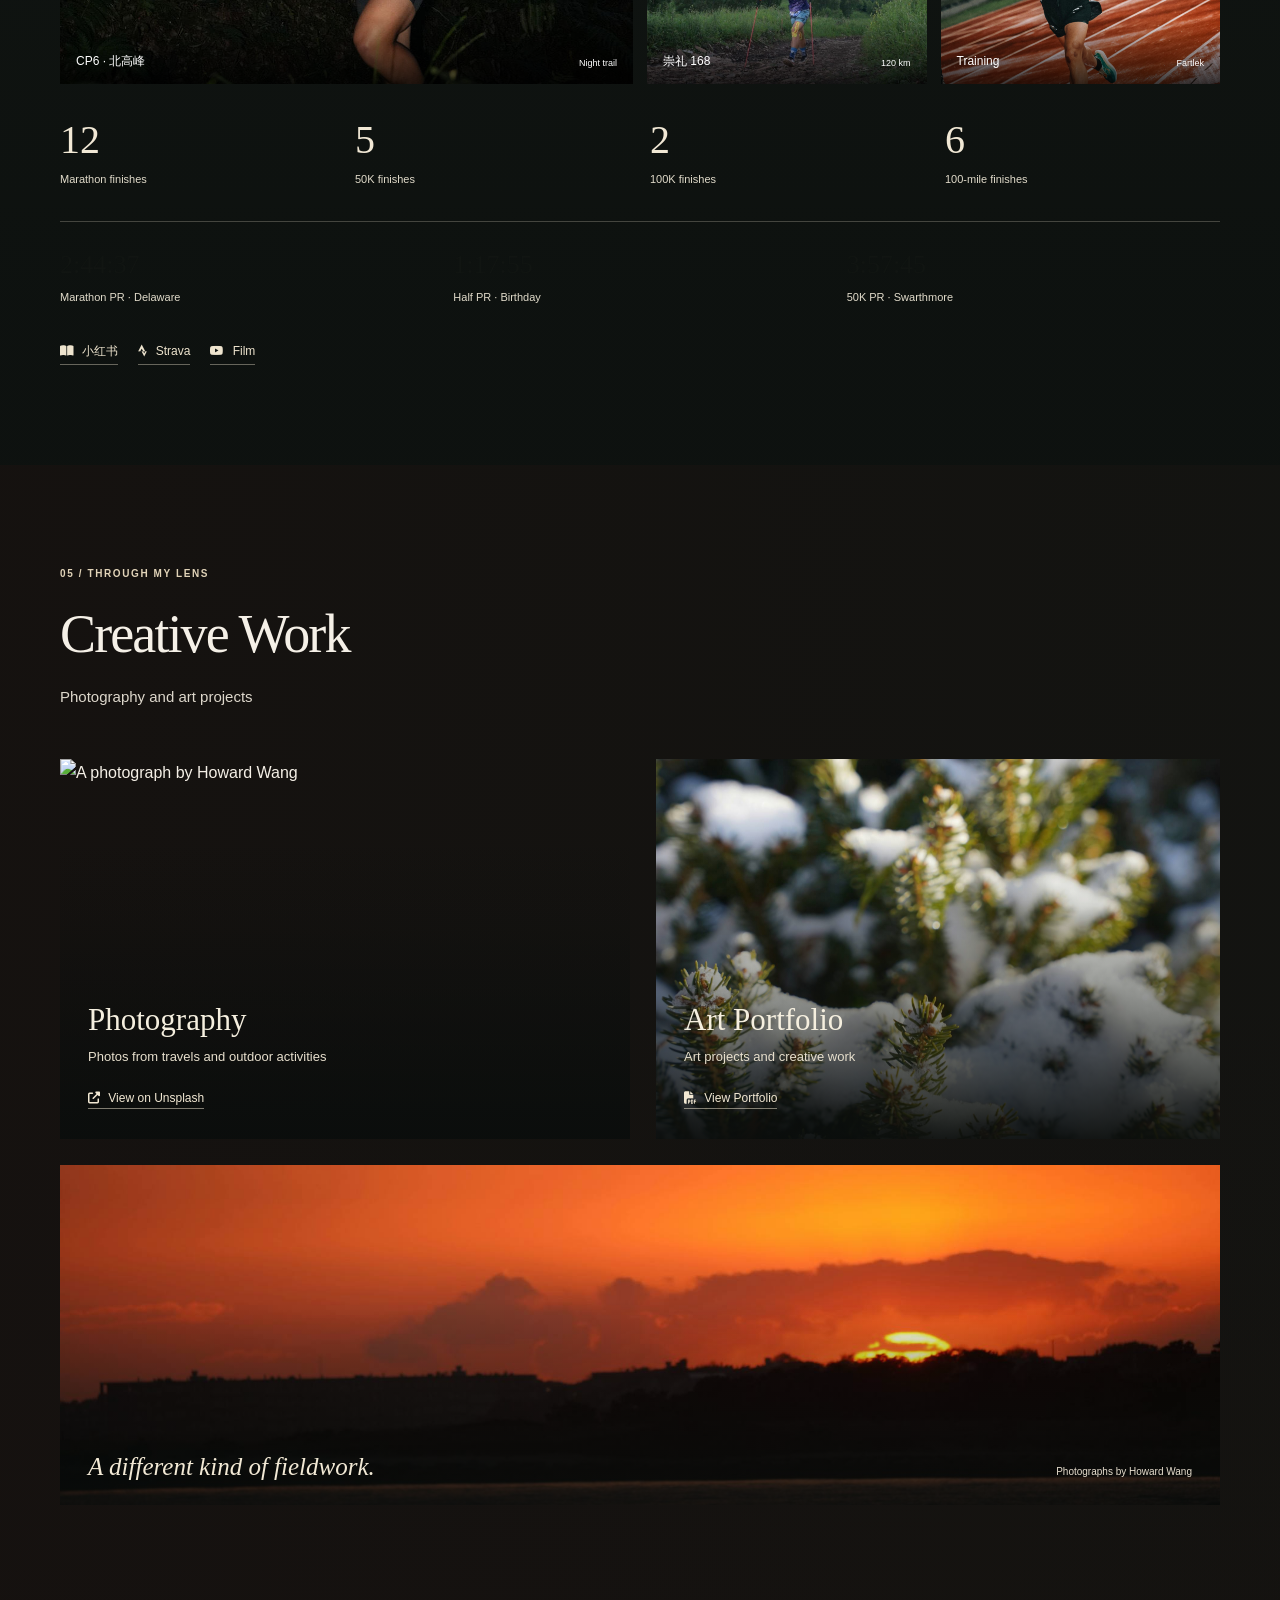
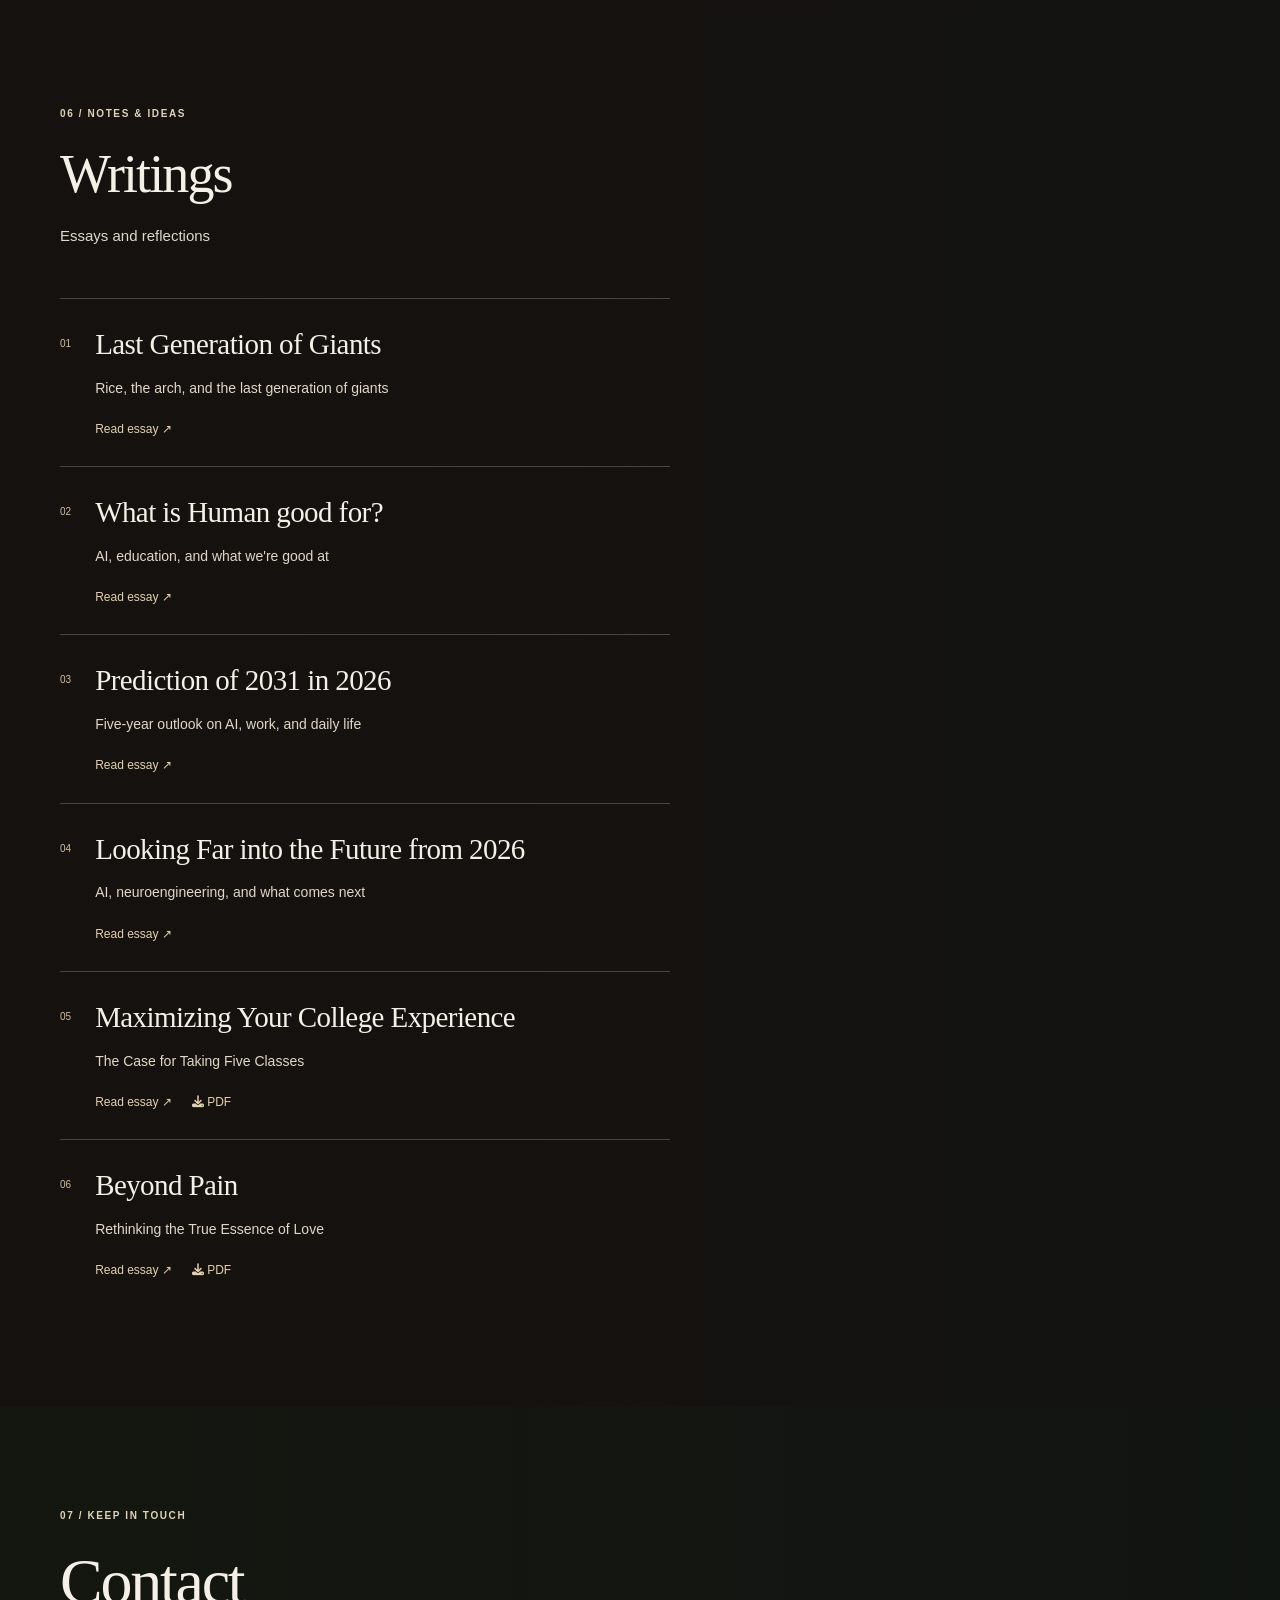
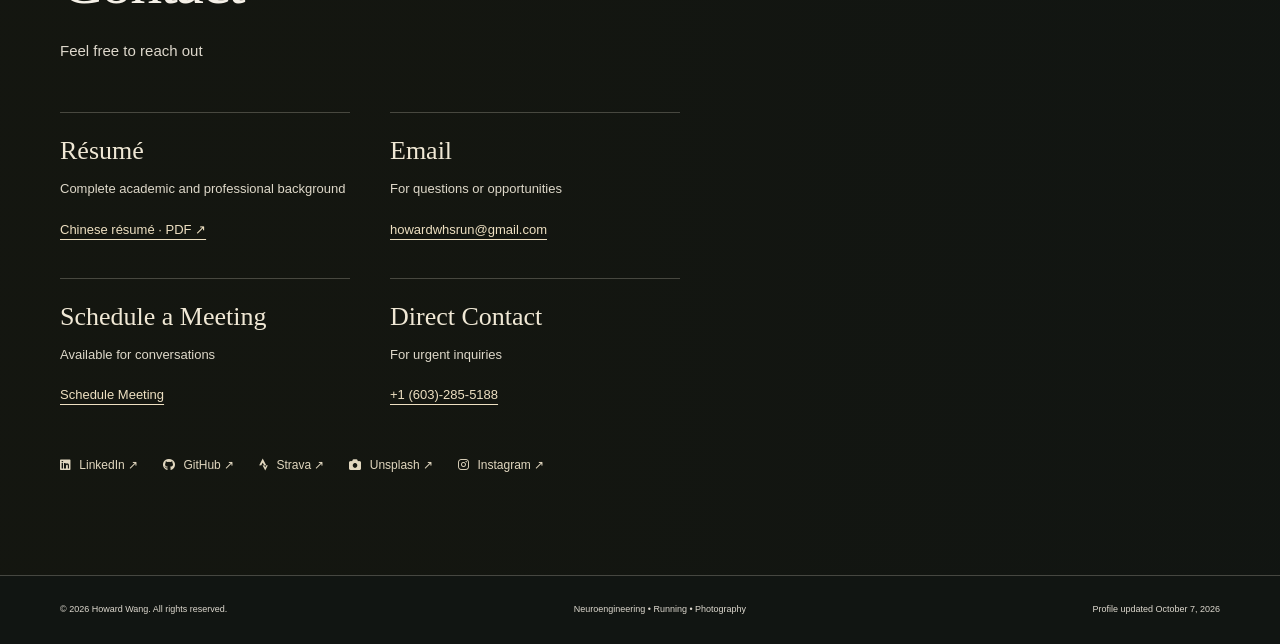
==== commit ef6f168e: "Link public FPGA design review in October profile update" ====
--- a/index.html
+++ b/index.html
@@ -123,7 +123,7 @@
 <h2 class="section-title-large" data-en="Research &amp; Projects" data-zh="研究与项目">Research &amp; Projects</h2>
 <p class="section-subtitle-large" data-en="Current focus: neural interfaces at Rice. Selected prior work in modeling, neural signals, behavior, and robotics." data-zh="当前方向：莱斯大学神经接口研究。以下为建模、神经信号、行为分析与机器人方面的部分既往工作。">Current focus: neural interfaces at Rice. Selected prior work in modeling, neural signals, behavior, and robotics.</p>
 </div>
-<aside class="current-focus"><span class="focus-label" data-en="NOW AT RICE" data-zh="当前在莱斯">NOW AT RICE</span><p data-en="Working with Prof. Lan Luan on neural interfaces, with a current focus on FPGA and PCB design for neural-recording hardware." data-zh="与Lan Luan教授开展神经接口研究，目前重点参与神经记录硬件的FPGA与PCB设计。">Working with Prof. Lan Luan on neural interfaces, with a current focus on FPGA and PCB design for neural-recording hardware.</p><a aria-label="See academic background" href="#education">↗</a></aside><div class="research-grid-enhanced">
+<aside class="current-focus"><span class="focus-label" data-en="NOW AT RICE" data-zh="当前在莱斯">NOW AT RICE</span><p data-en="Working with Prof. Lan Luan on neural interfaces, with current FPGA and PCB design work for neural-recording hardware documented in a public, in-progress design review." data-zh="与Lan Luan教授开展神经接口研究，目前参与神经记录硬件的FPGA与PCB设计；公开的设计评审记录了这项仍在推进中的工作。">Working with Prof. Lan Luan on neural interfaces, with current FPGA and PCB design work for neural-recording hardware documented in a public, in-progress design review.</p><a aria-label="Open the public FPGA 4K design review" href="https://howardwhsrun.github.io/FPGA_4K/" rel="noopener" target="_blank">↗</a></aside><div class="research-grid-enhanced">
 <article class="research-card-featured project-spotlight">
 <figure class="project-media">
 <img alt="Cross-sections of modeled activated T-cell density across a three-dimensional lymph node mesh" decoding="async" height="1240" loading="lazy" src="assets/images/ud-t-cell-spatial-model.png" width="1450"/>
@@ -691,7 +691,7 @@
 <div class="footer-content-center">
 <p>© 2026 Howard Wang. All rights reserved.</p>
 <p class="footer-subtitle" data-en="Neuroengineering • Running • Photography" data-zh="神经工程 • 跑步 • 摄影">Neuroengineering • Running • Photography</p>
-<p class="footer-subtitle" data-en="Profile updated September 23, 2026" data-zh="个人简介更新于2026年9月23日">Profile updated September 23, 2026</p>
+<p class="footer-subtitle" data-en="Profile updated October 7, 2026" data-zh="个人简介更新于2026年10月7日">Profile updated October 7, 2026</p>
 </div>
 </div>
 </footer>
